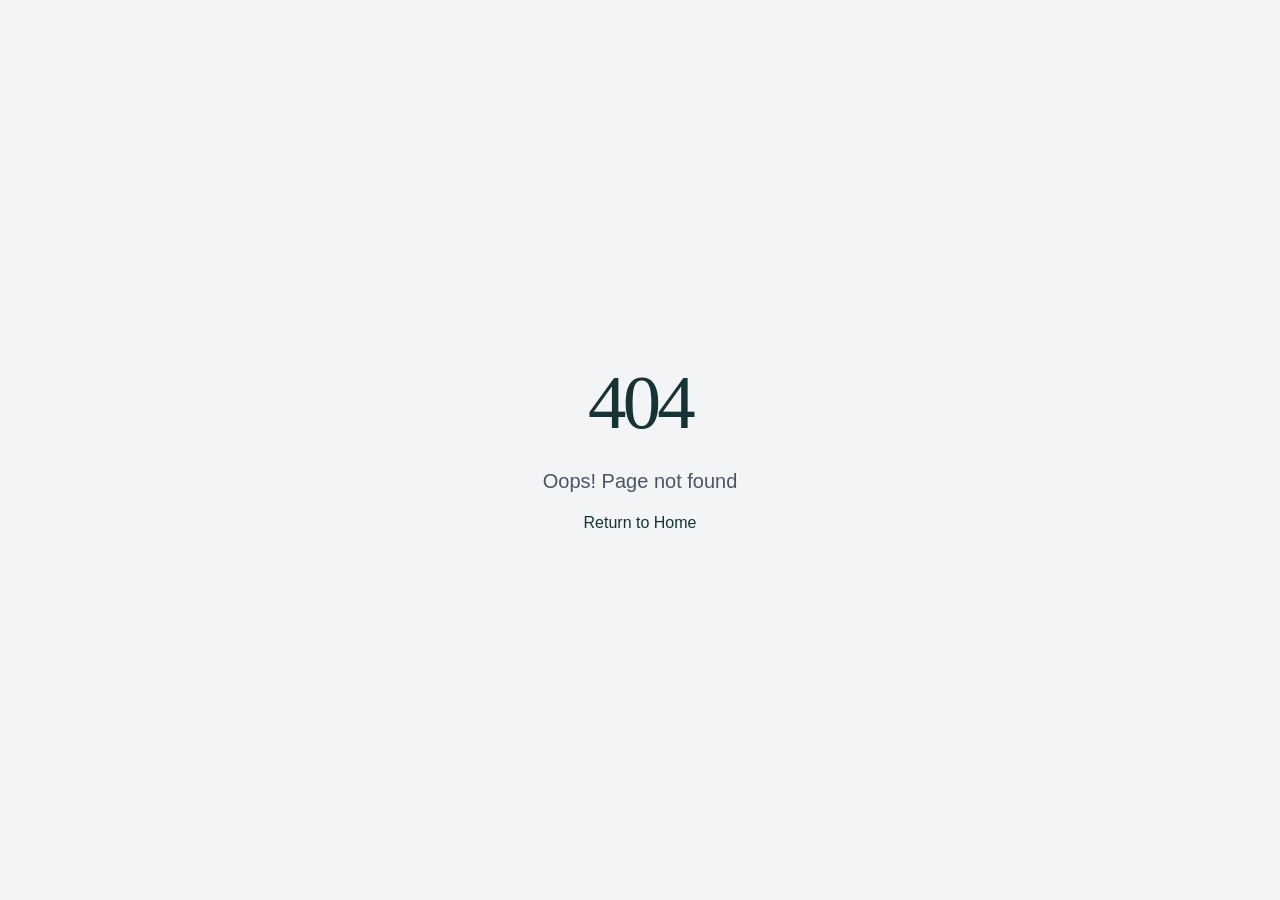
==== index.html @ a7e096d3 "Sitio LevelGas: landing + dashboard con parches de seguridad (acceso por RPC, recuperación por corre" ====
<!DOCTYPE html>
<html lang="es">
  <head>
    <meta charset="UTF-8" />
    <meta name="viewport" content="width=device-width, initial-scale=1.0" />
    <title>LevelGas | Conoce tu gas. Anticípate.</title>
    <meta name="description" content="LevelGas ayuda a conocer el nivel de gas de cilindros 5K, 11K, 15K y 45K para anticiparte antes de que se acabe." />
    <meta name="author" content="LevelGas" />
    <meta property="og:title" content="LevelGas | Conoce tu gas. Anticípate." />
    <meta property="og:description" content="LevelGas ayuda a conocer el nivel de gas de cilindros 5K, 11K, 15K y 45K para anticiparte antes de que se acabe." />
    <meta property="og:type" content="website" />
    <meta name="twitter:card" content="summary" />
    <meta name="twitter:title" content="LevelGas | Conoce tu gas. Anticípate." />
    <meta name="twitter:description" content="LevelGas ayuda a conocer el nivel de gas de cilindros 5K, 11K, 15K y 45K para anticiparte antes de que se acabe." />
    <script id="structured-data-jsonld" type="application/ld+json">
      {"@context":"https://schema.org","@type":"WebSite","name":"LevelGas","description":"LevelGas ayuda a conocer el nivel de gas de cilindros 5K, 11K, 15K y 45K para anticiparte antes de que se acabe.","url":"__SITE_URL__"}
    </script>
  <!-- Runtime config injected by the publish pipeline after backend deploy
         (window.__SKYBASE_APP_CONFIG__.apiBaseUrl). Loaded before the bundle
         so api-base.ts can read it synchronously. -->
    <script src="./app-config.js"></script>
    <script type="module" crossorigin src="/assets/index-MNkajI7U.js"></script>
    <link rel="stylesheet" crossorigin href="/assets/index-DyX2a5-f.css">
  </head>
  <body>
    <div id="root"><link rel="preload" as="image" href="/dashboard/assets/logo-header.png"/><link rel="preload" as="image" href="/images/levelgas-family-dashboard-levelgas_2.png"/><link rel="preload" as="image" href="/images/levelgas-ducha-afliccion_2.png"/><link rel="preload" as="image" href="/images/como-funciona-flujo-levelgas-corregido_2.png"/><section aria-label="Notifications alt+T" tabindex="-1" aria-live="polite" aria-relevant="additions text" aria-atomic="false"></section><main data-lov-id="src/pages/home/Index.tsx:406:6" data-lov-name="main" data-component-path="src/pages/home/Index.tsx" data-component-line="406" data-component-file="Index.tsx" data-component-name="main" data-component-content="%7B%22className%22%3A%22brand-page%22%7D" class="brand-page"><style data-lov-id="src/pages/home/Index.tsx:407:6" data-lov-name="style" data-component-path="src/pages/home/Index.tsx" data-component-line="407" data-component-file="Index.tsx" data-component-name="style" data-component-content="%7B%7D">
  @import url('https://fonts.googleapis.com/css2?family=Manrope:wght@400;500;600;700;800&family=Urbanist:ital,wght@0,600;0,700;0,800;1,700;1,800&display=swap');

  /* @section: typography-urbanist-manrope */
  .brand-page {
    --brand-navy: #182838;
    --brand-teal: #1f9d9d;
    --brand-orange: #f88018;
    --paper: #f2f7f6;
    --white: #ffffff;
    --ink-soft: rgba(24, 40, 56, 0.72);
    --line: rgba(31, 157, 157, 0.24);
    width: 100%;
    max-width: none;
    min-height: 100vh;
    margin: 0;
    overflow-x: clip;
    background: var(--paper);
    color: var(--brand-navy);
    font-family: 'Manrope', 'Avenir Next', 'Segoe UI', Arial, sans-serif;
  }

  .brand-page *, .brand-page *::before, .brand-page *::after { box-sizing: border-box; }

  /* @section: injected-branding-defense */
  #skywork-badge, [id="skywork-badge"] { display: none !important; visibility: hidden !important; opacity: 0 !important; pointer-events: none !important; }

  .brand-page h1, .brand-page h2, .brand-page h3 {
    margin: 0;
    font-family: 'Urbanist', 'Avenir Next', 'Segoe UI', Arial, sans-serif;
    letter-spacing: -0.025em;
    text-wrap: balance;
  }
  .brand-page p { margin: 0; }
  .brand-page img { max-width: 100%; }
  .brand-page a { color: inherit; }
  .brand-page section { scroll-margin-top: 86px; }

  /* @section: site-navigation */
  .brand-page .site-header {
    position: sticky;
    top: 0;
    z-index: 100;
    width: 100%;
    max-width: none;
    margin: 0;
    display: flex;
    align-items: center;
    justify-content: space-between;
    min-height: 80px;
    padding: 10px clamp(20px, 5vw, 76px);
    border-top: 4px solid var(--brand-teal);
    border-bottom: 1px solid rgba(31, 157, 157, 0.18);
    box-shadow: 0 3px 0 rgba(248, 128, 24, 0.14);
    background: rgba(248, 251, 251, 0.96);
    backdrop-filter: blur(14px);
  }
  .brand-page .brand { display: inline-flex; align-items: center; flex: 0 0 auto; }
  .brand-page .brand img { width: 142px; height: auto; display: block; }
  .brand-page .nav-links { display: flex; align-items: center; gap: clamp(18px, 2.4vw, 38px); font-size: 14px; font-weight: 700; }
  .brand-page .nav-links a { position: relative; text-decoration: none; min-height: 44px; display: inline-flex; align-items: center; }
  .brand-page .nav-links a:not(.dashboard-link)::after {
    content: ""; position: absolute; left: 0; right: 100%; bottom: 2px; height: 3px;
    background: linear-gradient(90deg, var(--brand-teal), var(--brand-orange)); transition: right 180ms ease;
  }
  .brand-page .nav-links a:hover::after { right: 0; }
  .brand-page .demo-link { gap: 8px; color: var(--brand-teal); }
  .brand-page .demo-link span { padding: 6px 10px; border: 1px solid rgba(31, 157, 157, 0.42); border-radius: 999px; background: rgba(31, 157, 157, 0.1); color: var(--brand-navy); }
  .brand-page .dashboard-link { gap: 8px; color: var(--brand-navy); }
  .brand-page .dashboard-link span { padding: 6px 10px; border: 1px solid rgba(248, 128, 24, 0.5); border-radius: 999px; color: var(--brand-orange); background: rgba(248, 128, 24, 0.12); }
  .brand-page .menu-button { display: none; width: 46px; height: 46px; border: 0; border-radius: 50%; background: rgba(31, 157, 157, 0.1); cursor: pointer; }
  .brand-page .menu-button i { display: block; width: 20px; height: 3px; margin: 4px auto; background: var(--brand-teal); transition: transform 180ms ease; }
  .brand-page .menu-button i:last-child { background: var(--brand-orange); }

  .brand-page .eyebrow { display: flex; align-items: center; gap: 10px; color: var(--brand-teal); font-size: 13px; font-weight: 800; letter-spacing: 0.08em; text-transform: uppercase; }
  .brand-page .eyebrow::before { content: ""; width: 22px; height: 4px; background: var(--brand-orange); box-shadow: 8px 0 0 var(--brand-teal); flex: 0 0 auto; }
  .brand-page .section-heading { max-width: 760px; }
  .brand-page .section-heading h2 { margin-top: 16px; font-size: clamp(36px, 5.2vw, 72px); line-height: 0.99; }
  .brand-page .section-heading > p:last-child { margin-top: 20px; max-width: 64ch; font-size: clamp(16px, 1.3vw, 19px); line-height: 1.65; color: var(--ink-soft); }
  .brand-page .button { min-height: 48px; display: inline-flex; align-items: center; justify-content: center; gap: 12px; padding: 12px 18px; border-radius: 4px; text-decoration: none; font-size: 14px; font-weight: 800; transition: transform 180ms ease, filter 180ms ease; }
  .brand-page .button:hover { transform: translateY(-2px); }
  .brand-page .button-primary { border: 1px solid var(--brand-teal); border-bottom: 4px solid var(--brand-orange); background: var(--brand-teal); color: var(--brand-navy); box-shadow: 0 12px 24px rgba(31, 157, 157, 0.24); }
  .brand-page .button-light { border: 1px solid rgba(255,255,255,.7); border-bottom: 4px solid var(--brand-orange); background: #fff; color: var(--brand-navy); }

  /* @section: presentation-benefit */
  .brand-page .presentation { padding: 0; background: var(--paper); }
  .brand-page .hero { position: relative; width: 100%; max-width: none; margin: 0; display: grid; grid-template-columns: minmax(0, 1.05fr) minmax(0, 0.95fr); gap: clamp(34px, 6vw, 94px); align-items: center; padding: clamp(70px, 9vw, 126px) clamp(24px, 8vw, 120px); border-bottom: 5px solid transparent; border-image: linear-gradient(90deg, var(--brand-teal) 0 68%, var(--brand-orange) 68% 100%) 1; background: radial-gradient(circle at 78% 42%, rgba(31,157,157,.14), transparent 34%), linear-gradient(180deg,#f2f7f6 0%,rgba(31,157,157,.055) 100%); }
  .brand-page .hero-copy { max-width: 640px; }
  .brand-page .hero h1 { margin-top: 20px; font-size: clamp(48px, 7.4vw, 108px); line-height: 0.88; }
  .brand-page .hero h1 em { color: var(--brand-orange); font-style: italic; }
  .brand-page .hero-lead { margin-top: 28px; max-width: 54ch; color: var(--ink-soft); font-size: clamp(17px, 1.55vw, 21px); line-height: 1.62; }
  .brand-page .hero-actions { display: flex; align-items: center; flex-wrap: wrap; gap: 14px; margin-top: 32px; }
  .brand-page .hero-note { display: flex; align-items: center; gap: 10px; font-size: 13px; font-weight: 700; color: var(--ink-soft); }
  .brand-page .hero-note .dot { width: 8px; height: 8px; border-radius: 50%; background: var(--brand-orange); box-shadow: 0 0 0 5px rgba(248,128,24,.12); }
  .brand-page .hero-product { position: relative; overflow: hidden; border: 2px solid rgba(31,157,157,.5); border-radius: 4px; box-shadow: 14px 16px 0 rgba(248,128,24,.11), 0 22px 38px rgba(24,40,56,.14); }
  .brand-page .hero-product > img { display: block; width: 100%; height: clamp(320px, 38vw, 520px); object-fit: cover; object-position: right center; }
  .brand-page .promise-block { display: grid; grid-template-columns: minmax(0,.78fr) minmax(0,1.22fr); gap: clamp(36px, 6vw, 90px); align-items: center; padding: clamp(70px, 9vw, 126px) clamp(24px, 8vw, 120px); border-bottom: 5px solid var(--brand-orange); background: radial-gradient(circle at 8% 88%,rgba(255,255,255,.12),transparent 25%), radial-gradient(circle at 92% 14%,rgba(248,128,24,.18),transparent 24%), var(--brand-teal); }
  .brand-page .promise-copy .eyebrow { color: var(--brand-navy); }
  .brand-page .promise-copy h2 { margin-top: 18px; font-size: clamp(42px, 6vw, 82px); line-height: .96; }
  .brand-page .promise-copy > p:last-child { margin-top: 22px; max-width: 50ch; font-size: clamp(16px,1.35vw,19px); line-height: 1.65; }
  .brand-page .shower-scene { position: relative; margin: 0; overflow: hidden; border: 1px solid rgba(255,255,255,.5); border-radius: 6px; box-shadow: 14px 16px 0 rgba(248,128,24,.2), 0 22px 42px rgba(24,40,56,.22); }
  .brand-page .shower-scene > img { display: block; width: 100%; aspect-ratio: 4/3; object-fit: cover; transform: scale(1.07); transform-origin: 76% 48%; }
  .brand-page .shower-handwritten { position: absolute; left: 11%; top: 12%; width: 34%; color: #f8fdff; font-family: 'Segoe Print','Bradley Hand','Comic Sans MS',cursive; font-size: clamp(20px,3.4vw,56px); font-weight: 800; letter-spacing: -.045em; line-height: .95; text-align: right; text-shadow: -2px -2px 0 #1f9d9d,2px -2px 0 #1f9d9d,-2px 2px 0 #1f9d9d,2px 2px 0 #1f9d9d,3px 4px 0 rgba(31,157,157,.42); transform: rotate(-7deg); }
  .brand-page .shower-handwritten em { color: var(--brand-orange); font-style: normal; }
  .brand-page .shower-message { position: absolute; left: 3%; right: 3%; bottom: 3.5%; padding: clamp(10px,1.5vw,18px) clamp(12px,2vw,26px); border-left: clamp(5px,.55vw,9px) solid var(--brand-orange); background: linear-gradient(90deg,rgba(31,157,157,.96),rgba(31,157,157,.78)); color: #fff; font-family: Georgia,'Times New Roman',serif; font-size: clamp(17px,2.5vw,40px); font-weight: 700; line-height: 1.08; text-align: center; text-shadow: 0 2px 5px rgba(0,0,0,.42); box-shadow: 0 8px 24px rgba(0,0,0,.2); }
  .brand-page .shower-message strong { color: var(--brand-orange); }

  /* @section: how-it-works */
  .brand-page .how { padding: clamp(78px, 10vw, 148px) clamp(24px, 8vw, 120px); border-bottom: 5px solid var(--brand-orange); background: var(--brand-teal); }
  .brand-page .how .section-heading { padding-left: clamp(18px,2vw,30px); border-left: 6px solid var(--brand-orange); }
  .brand-page .how .section-heading h2 { color: #fff; }
  .brand-page .how .section-heading > p:last-child { color: var(--brand-navy); font-weight: 600; }
  /* @section: operation-layout */
  .brand-page .operation-layout { display: grid; grid-template-columns: minmax(0,1fr) minmax(290px,320px); gap: clamp(20px,2vw,30px); align-items: center; margin-top: 48px; }
  .brand-page .operation-visual { position: relative; min-width: 0; margin: 0; padding: clamp(6px,1vw,10px); overflow: hidden; border: 1px solid rgba(255,255,255,.72); border-radius: 16px; background: rgba(255,255,255,.2); box-shadow: 0 24px 46px rgba(24,40,56,.22); }
  .brand-page .operation-visual::after { content: ""; position: absolute; inset: auto 0 0; height: 6px; background: linear-gradient(90deg,var(--brand-navy) 0 36%,var(--brand-orange) 36% 64%,#fff 64%); }
  .brand-page .operation-visual img { display: block; width: 100%; aspect-ratio: 16/9; object-fit: contain; border-radius: 10px; }
  .brand-page .operation-grid { display: grid; grid-template-columns: 1fr; gap: 16px; min-width: 0; margin: 0; }
  .brand-page .operation-card { position: relative; display: grid; grid-template-columns: 44px minmax(0,1fr); column-gap: 14px; align-content: center; min-width: 0; padding: 18px; border: 1px solid rgba(255,255,255,.82); border-top: 5px solid var(--brand-orange); border-radius: 12px; background: var(--paper); color: var(--brand-navy); box-shadow: 0 16px 32px rgba(24,40,56,.14); }
  .brand-page .operation-card:not(:last-child)::after { content: "↓"; position: absolute; z-index: 3; right: auto; bottom: -15px; left: 50%; transform: translate(-50%,50%); display: grid; place-items: center; width: 30px; height: 30px; border: 2px solid #fff; border-radius: 50%; background: var(--brand-orange); color: var(--brand-navy); font-size: 18px; font-weight: 800; box-shadow: 0 8px 18px rgba(24,40,56,.22); }
  .brand-page .operation-number { display: inline-flex; grid-row: 1 / span 2; align-items: center; justify-content: center; width: 44px; height: 44px; margin: 0; border-radius: 50%; background: var(--brand-teal); color: var(--brand-navy); font-size: 13px; font-weight: 800; }
  .brand-page .operation-card h3 { font-size: clamp(20px,1.55vw,24px); line-height: 1.08; }
  .brand-page .operation-card p { margin-top: 8px; color: var(--ink-soft); font-size: 14px; line-height: 1.5; }

  /* @section: compatibility-benefits */
  .brand-page .benefits { padding: clamp(78px,10vw,148px) clamp(24px,8vw,120px); background: radial-gradient(circle at 92% 10%,rgba(248,128,24,.11),transparent 24%), linear-gradient(135deg,rgba(31,157,157,.15),rgba(31,157,157,.035)); }
  .brand-page .benefits-top { display: grid; grid-template-columns: minmax(0,.78fr) minmax(0,1.22fr); gap: clamp(36px,6vw,92px); align-items: end; }
  .brand-page .compatibility-copy { padding-left: clamp(18px,2vw,28px); border-left: 6px solid var(--brand-orange); }
  .brand-page .compatibility-copy h2 { margin-top: 16px; font-size: clamp(38px,5vw,68px); line-height: 1; }
  .brand-page .compatibility-copy > p:last-of-type { margin-top: 20px; max-width: 55ch; color: var(--ink-soft); line-height: 1.65; }
  .brand-page .size-key { display: flex; align-items: center; gap: 14px; margin-top: 26px; color: var(--brand-orange); font-size: 13px; font-weight: 800; text-transform: uppercase; letter-spacing: .06em; }
  .brand-page .size-key i { width: 90px; height: 3px; background: var(--brand-orange); }
  .brand-page .cylinder-grid { display: flex; align-items: flex-end; justify-content: space-between; gap: clamp(6px,1.5vw,22px); }
  .brand-page .cylinder-card { flex: 1 1 0; min-width: 0; padding: 16px 8px; border: 1px solid var(--line); border-top: 4px solid var(--brand-teal); border-radius: 6px; background: rgba(255,255,255,.62); text-align: center; box-shadow: 0 12px 24px rgba(24,40,56,.06); }
  .brand-page .cylinder-card:nth-child(3) { border-top-color: var(--brand-orange); }
  .brand-page .cylinder-image { width: 100%; height: clamp(130px,16vw,236px); display: flex; align-items: flex-end; justify-content: center; overflow: hidden; }
  .brand-page .cylinder-image img { width: 100%; height: 100%; object-fit: contain; object-position: center bottom; transform-origin: center bottom; }
  .brand-page .cylinder-card strong { display: block; margin-top: 14px; font-family: 'Urbanist',sans-serif; font-size: clamp(22px,2vw,31px); }
  .brand-page .cylinder-card span { display: block; margin-top: 2px; color: var(--ink-soft); font-size: 12px; }
  .brand-page .benefit-layout { display: grid; grid-template-columns: minmax(0,.82fr) minmax(0,1.18fr); column-gap: clamp(38px,6vw,92px); row-gap: clamp(34px,4vw,58px); align-items: start; margin-top: clamp(66px,8vw,116px); padding-top: clamp(58px,7vw,94px); border-top: 1px solid var(--line); }
  /* @section: benefit-media-pairs */
  .brand-page .tablet-scene, .brand-page .product-scene { margin: 0; padding: 8px; overflow: hidden; border-radius: 16px; background: #fff; }
  .brand-page .tablet-scene { border: 1px solid rgba(31,157,157,.28); box-shadow: 14px 14px 0 rgba(248,128,24,.16), 0 24px 44px rgba(24,40,56,.16); }
  .brand-page .product-scene { border: 1px solid rgba(248,128,24,.34); box-shadow: 14px 14px 0 rgba(31,157,157,.14), 0 24px 44px rgba(24,40,56,.14); }
  .brand-page .tablet-scene img, .brand-page .product-scene img { display: block; width: 100%; aspect-ratio: 4/3; object-fit: cover; border-radius: 10px; }
  .brand-page .tablet-scene figcaption, .brand-page .product-scene figcaption { margin: 12px 4px 4px; padding: 11px 14px; background: var(--paper); font-size: 13px; font-weight: 800; line-height: 1.4; }
  .brand-page .tablet-scene figcaption { border-left: 4px solid var(--brand-orange); }
  .brand-page .product-scene figcaption { border-left: 4px solid var(--brand-teal); }
  .brand-page .tablet-note { display: block; margin: 8px 5px 4px; color: var(--ink-soft); font-size: 11px; line-height: 1.4; }
  /* @section: advantages-title-rule */
  .brand-page .advantage-copy h2 { position: relative; width: fit-content; max-width: 100%; padding-bottom: 20px; font-size: clamp(38px,5vw,68px); line-height: 1; }
  .brand-page .advantage-copy h2::after { content: ""; position: absolute; left: 0; bottom: 0; width: min(220px, 42%); height: 3px; border-radius: 999px; background: var(--brand-orange); }
  .brand-page .advantage-copy > p { margin-top: 24px; max-width: 58ch; color: var(--ink-soft); font-size: 17px; line-height: 1.65; }
  .brand-page .advantage-list { display: grid; grid-template-columns: 1fr; list-style: none; padding: 0; margin: 34px 0 0; border-top: 1px solid var(--line); }
  .brand-page .advantage-list--continuation { margin-top: 0; }
  .brand-page .advantage-list li { display: flex; gap: 12px; padding: 18px 16px 18px 0; border-bottom: 1px solid var(--line); font-size: 14px; line-height: 1.5; }
  .brand-page .advantage-list b { flex: 0 0 auto; color: var(--brand-orange); font-size: 12px; }

  /* @section: installation-guide */
  .brand-page .installation { padding: clamp(78px,10vw,148px) clamp(24px,8vw,120px); border-top: 5px solid var(--brand-orange); background: var(--brand-navy); color: #fff; }
  .brand-page .installation .eyebrow { color: #fff; }
  .brand-page .installation .section-heading > p:last-child { color: rgba(255,255,255,.72); }
  .brand-page .install-intro { display: grid; grid-template-columns: minmax(0,.92fr) minmax(0,1.08fr); gap: clamp(34px,5vw,72px); align-items: start; }
  .brand-page .install-summary { padding: 26px; border: 1px solid rgba(255,255,255,.18); border-left: 6px solid var(--brand-orange); border-radius: 8px; background: rgba(255,255,255,.07); }
  .brand-page .install-summary strong { display: block; color: var(--brand-orange); font-family: 'Urbanist',sans-serif; font-size: 25px; }
  .brand-page .install-summary p { margin-top: 10px; color: rgba(255,255,255,.75); line-height: 1.62; }
  .brand-page .install-grid { display: grid; grid-template-columns: repeat(3,minmax(0,1fr)); gap: 14px; margin-top: 48px; }
  .brand-page .install-card { min-width: 0; padding: 24px; border: 1px solid rgba(255,255,255,.16); border-radius: 10px; background: rgba(255,255,255,.055); }
  .brand-page .install-card:nth-child(4n+1) { border-top: 4px solid var(--brand-teal); }
  .brand-page .install-card:nth-child(4n+2) { border-top: 4px solid var(--brand-orange); }
  .brand-page .install-card:nth-child(4n+3) { border-top: 4px solid #fff; }
  .brand-page .install-card:nth-child(4n+4) { border-top: 4px solid var(--brand-teal); }
  .brand-page .install-number { display: inline-flex; align-items: center; justify-content: center; width: 42px; height: 42px; border-radius: 50%; background: var(--brand-teal); color: var(--brand-navy); font-size: 12px; font-weight: 800; }
  .brand-page .install-card h3 { margin-top: 20px; font-size: 22px; line-height: 1.1; }
  .brand-page .install-card p { margin-top: 12px; color: rgba(255,255,255,.72); font-size: 14px; line-height: 1.62; }
  .brand-page .reset-callout { display: grid; grid-template-columns: auto 1fr; gap: 18px; align-items: center; margin-top: 26px; padding: 22px 24px; border: 1px solid rgba(248,128,24,.55); border-radius: 10px; background: rgba(248,128,24,.12); }
  .brand-page .reset-callout b { color: var(--brand-orange); font-family: 'Urbanist',sans-serif; font-size: 32px; }
  .brand-page .reset-callout strong { color: #fff; }
  .brand-page .reset-callout p { margin-top: 4px; color: rgba(255,255,255,.76); line-height: 1.55; }
  .brand-page .support-title { margin-top: clamp(62px,7vw,94px); font-size: clamp(34px,4vw,54px); }
  .brand-page .support-intro { margin-top: 14px; color: rgba(255,255,255,.68); line-height: 1.6; }
  .brand-page .support-grid { display: grid; grid-template-columns: repeat(2,minmax(0,1fr)); gap: 12px; margin-top: 28px; }
  .brand-page .support-grid details { border: 1px solid rgba(255,255,255,.16); border-radius: 8px; background: rgba(255,255,255,.055); }
  .brand-page .support-grid summary { min-height: 58px; display: flex; align-items: center; justify-content: space-between; gap: 18px; padding: 15px 18px; cursor: pointer; list-style: none; font-weight: 800; }
  .brand-page .support-grid summary::-webkit-details-marker { display: none; }
  .brand-page .support-grid summary::after { content: "+"; color: var(--brand-orange); font-size: 24px; }
  .brand-page .support-grid details[open] summary::after { content: "−"; }
  .brand-page .support-grid details p { padding: 0 18px 18px; color: rgba(255,255,255,.7); font-size: 14px; line-height: 1.62; }
  .brand-page .installation-cta { display: grid; grid-template-columns: 1fr auto; gap: 24px; align-items: center; margin-top: 46px; padding: clamp(24px,3vw,38px); border-radius: 12px; background: var(--brand-teal); color: var(--brand-navy); }
  .brand-page .installation-cta h3 { font-size: clamp(28px,3vw,42px); }
  .brand-page .installation-cta p { margin-top: 8px; max-width: 64ch; line-height: 1.55; }

  /* @section: footer */
  .brand-page footer { display: grid; grid-template-columns: 1fr auto auto; gap: 24px; align-items: center; padding: 28px clamp(24px,8vw,120px); border-top: 5px solid var(--brand-orange); background: linear-gradient(90deg,rgba(255,255,255,.09),transparent 34%,rgba(248,128,24,.16)),var(--brand-teal); color: var(--brand-navy); }
  .brand-page .footer-brand { width: fit-content; padding: 7px 10px; border-left: 4px solid var(--brand-orange); border-radius: 4px; background: #fff; }
  .brand-page footer p { font-weight: 800; }
  .brand-page footer span { font-size: 12px; }

  @media (max-width: 1040px) {
    .brand-page .site-header { min-height: 74px; }
    .brand-page .menu-button { display: block; }
    .brand-page .nav-links { position: absolute; top: calc(100% + 1px); left: 14px; right: 14px; display: none; flex-direction: column; align-items: stretch; gap: 0; padding: 12px; border: 1px solid var(--line); border-top: 4px solid var(--brand-orange); border-radius: 6px; background: var(--paper); box-shadow: 0 18px 34px rgba(24,40,56,.16); }
    .brand-page .nav-links.is-open { display: flex; }
    .brand-page .nav-links a { min-height: 52px; padding: 0 10px; }
    .brand-page .nav-links a:not(.dashboard-link)::after { display: none; }
    .brand-page .dashboard-link { justify-content: space-between; }
    .brand-page .operation-layout { grid-template-columns: minmax(0,1fr) minmax(270px,300px); gap: 22px; }
    .brand-page .operation-grid { gap: 16px; }
    .brand-page .install-grid { grid-template-columns: repeat(2,minmax(0,1fr)); }
    .brand-page .hero, .brand-page .promise-block, .brand-page .benefits-top, .brand-page .benefit-layout { gap: 38px; }
  }

  @media (max-width: 820px) {
    .brand-page .hero, .brand-page .promise-block, .brand-page .benefits-top, .brand-page .benefit-layout, .brand-page .install-intro { grid-template-columns: 1fr; }
    .brand-page .hero { padding-top: 62px; }
    .brand-page .hero-copy { max-width: 680px; }
    .brand-page .promise-block { align-items: start; }
    .brand-page .operation-layout { grid-template-columns: 1fr; align-items: stretch; }
    .brand-page .operation-grid { gap: 40px; }
    .brand-page .operation-card { display: block; padding: clamp(22px,4vw,28px); }
    .brand-page .operation-card:not(:last-child)::after { bottom: -36px; }
    .brand-page .operation-number { margin-bottom: 14px; }
    .brand-page .installation-cta { grid-template-columns: 1fr; }
    .brand-page .installation-cta .button { width: 100%; }
    .brand-page footer { grid-template-columns: 1fr; text-align: center; justify-items: center; }
  }

  @media (max-width: 600px) {
    .brand-page section { scroll-margin-top: 76px; }
    .brand-page .site-header { padding-inline: 18px; }
    .brand-page .brand img { width: 126px; }
    .brand-page .hero, .brand-page .promise-block, .brand-page .how, .brand-page .benefits, .brand-page .installation { padding-inline: 20px; }
    .brand-page .hero h1 { font-size: clamp(46px,15vw,70px); }
    .brand-page .hero-product > img { height: 300px; }
    .brand-page .shower-handwritten { left: 7%; top: 9%; width: 38%; font-size: clamp(20px,8vw,36px); }
    .brand-page .shower-message { font-size: clamp(15px,5.5vw,26px); }
    .brand-page .operation-grid, .brand-page .install-grid, .brand-page .support-grid, .brand-page .advantage-list { grid-template-columns: 1fr; }
    .brand-page .operation-card:not(:last-child)::after { content: "↓"; top: auto; right: auto; left: 50%; transform: translate(-50%,50%); }
    .brand-page .cylinder-grid { gap: 5px; }
    .brand-page .cylinder-card { padding: 10px 3px; }
    .brand-page .cylinder-image { height: clamp(112px,34vw,176px); }
    .brand-page .cylinder-card strong { margin-top: 8px; font-size: 21px; }
    .brand-page .cylinder-card span { font-size: 10px; min-height: 28px; }
    .brand-page .reset-callout { grid-template-columns: 1fr; }
    .brand-page .reset-callout b { font-size: 26px; }
  }

  @media (prefers-reduced-motion: reduce) {
    .brand-page *, .brand-page *::before, .brand-page *::after { scroll-behavior: auto !important; transition-duration: .01ms !important; }
  }
</style><header data-lov-id="src/pages/home/Index.tsx:410:6" data-lov-name="header" data-component-path="src/pages/home/Index.tsx" data-component-line="410" data-component-file="Index.tsx" data-component-name="header" data-component-content="%7B%22className%22%3A%22site-header%22%7D" class="site-header"><a data-lov-id="src/pages/home/Index.tsx:411:8" data-lov-name="a" data-component-path="src/pages/home/Index.tsx" data-component-line="411" data-component-file="Index.tsx" data-component-name="a" data-component-content="%7B%22className%22%3A%22brand%22%7D" class="brand" href="#inicio" aria-label="LevelGas, inicio"><img data-lov-id="src/pages/home/Index.tsx:412:10" data-lov-name="img" data-component-path="src/pages/home/Index.tsx" data-component-line="412" data-component-file="Index.tsx" data-component-name="img" data-component-content="%7B%7D" src="/dashboard/assets/logo-header.png" alt="LevelGas"/></a><button data-lov-id="src/pages/home/Index.tsx:414:8" data-lov-name="button" data-component-path="src/pages/home/Index.tsx" data-component-line="414" data-component-file="Index.tsx" data-component-name="button" data-component-content="%7B%22className%22%3A%22menu-button%22%7D" class="menu-button" type="button" aria-expanded="false" aria-controls="main-navigation" aria-label="Abrir menú"><i data-lov-id="src/pages/home/Index.tsx:422:10" data-lov-name="i" data-component-path="src/pages/home/Index.tsx" data-component-line="422" data-component-file="Index.tsx" data-component-name="i" data-component-content="%7B%7D"></i><i data-lov-id="src/pages/home/Index.tsx:422:15" data-lov-name="i" data-component-path="src/pages/home/Index.tsx" data-component-line="422" data-component-file="Index.tsx" data-component-name="i" data-component-content="%7B%7D"></i></button><nav data-lov-id="src/pages/home/Index.tsx:424:8" data-lov-name="nav" data-component-path="src/pages/home/Index.tsx" data-component-line="424" data-component-file="Index.tsx" data-component-name="nav" data-component-content="%7B%7D" id="main-navigation" class="nav-links" aria-label="Navegación principal"><a data-lov-id="src/pages/home/Index.tsx:425:10" data-lov-name="a" data-component-path="src/pages/home/Index.tsx" data-component-line="425" data-component-file="Index.tsx" data-component-name="a" data-component-content="%7B%22text%22%3A%22C%C3%B3mo%20funciona%22%7D" href="#como-funciona">Cómo funciona</a><a data-lov-id="src/pages/home/Index.tsx:426:10" data-lov-name="a" data-component-path="src/pages/home/Index.tsx" data-component-line="426" data-component-file="Index.tsx" data-component-name="a" data-component-content="%7B%22text%22%3A%22Compatibilidad%20y%20beneficios%22%7D" href="#compatibilidad">Compatibilidad y beneficios</a><a data-lov-id="src/pages/home/Index.tsx:427:10" data-lov-name="a" data-component-path="src/pages/home/Index.tsx" data-component-line="427" data-component-file="Index.tsx" data-component-name="a" data-component-content="%7B%22text%22%3A%22C%C3%B3mo%20instalar%20mi%20b%C3%A1scula%22%7D" href="#instalacion">Cómo instalar mi báscula</a><a data-lov-id="src/pages/home/Index.tsx:428:10" data-lov-name="a" data-component-path="src/pages/home/Index.tsx" data-component-line="428" data-component-file="Index.tsx" data-component-name="a" data-component-content="%7B%22text%22%3A%22Dashboard%22%2C%22className%22%3A%22demo-link%22%7D" class="demo-link" href="/dashboard/demo/">Dashboard <span data-lov-id="src/pages/home/Index.tsx:428:89" data-lov-name="span" data-component-path="src/pages/home/Index.tsx" data-component-line="428" data-component-file="Index.tsx" data-component-name="span" data-component-content="%7B%22text%22%3A%22Ver%20demo%22%7D">Ver demo</span></a><a data-lov-id="src/pages/home/Index.tsx:429:10" data-lov-name="a" data-component-path="src/pages/home/Index.tsx" data-component-line="429" data-component-file="Index.tsx" data-component-name="a" data-component-content="%7B%22text%22%3A%22Acceso%20a%20mi%20dashboard%22%2C%22className%22%3A%22dashboard-link%22%7D" class="dashboard-link" href="/dashboard/">Acceso a mi dashboard</a></nav></header><section data-lov-id="src/pages/home/Index.tsx:434:6" data-lov-name="section" data-component-path="src/pages/home/Index.tsx" data-component-line="434" data-component-file="Index.tsx" data-component-name="section" data-component-content="%7B%22className%22%3A%22presentation%22%7D" class="presentation" id="inicio" aria-labelledby="presentation-title"><div data-lov-id="src/pages/home/Index.tsx:435:8" data-lov-name="div" data-component-path="src/pages/home/Index.tsx" data-component-line="435" data-component-file="Index.tsx" data-component-name="div" data-component-content="%7B%22className%22%3A%22hero%22%7D" class="hero"><div data-lov-id="src/pages/home/Index.tsx:436:10" data-lov-name="div" data-component-path="src/pages/home/Index.tsx" data-component-line="436" data-component-file="Index.tsx" data-component-name="div" data-component-content="%7B%22className%22%3A%22hero-copy%22%7D" class="hero-copy"><p data-lov-id="src/pages/home/Index.tsx:437:12" data-lov-name="p" data-component-path="src/pages/home/Index.tsx" data-component-line="437" data-component-file="Index.tsx" data-component-name="p" data-component-content="%7B%22text%22%3A%22Conoce%20tu%20gas%20antes%20de%20que%20se%20acabe%22%2C%22className%22%3A%22eyebrow%22%7D" class="eyebrow">Conoce tu gas antes de que se acabe</p><h1 data-lov-id="src/pages/home/Index.tsx:438:12" data-lov-name="h1" data-component-path="src/pages/home/Index.tsx" data-component-line="438" data-component-file="Index.tsx" data-component-name="h1" data-component-content="%7B%22text%22%3A%22La%20tranquilidad%20de%22%7D" id="presentation-title">La tranquilidad de <em data-lov-id="src/pages/home/Index.tsx:438:59" data-lov-name="em" data-component-path="src/pages/home/Index.tsx" data-component-line="438" data-component-file="Index.tsx" data-component-name="em" data-component-content="%7B%22text%22%3A%22anticiparte.%22%7D">anticiparte.</em></h1><p data-lov-id="src/pages/home/Index.tsx:439:12" data-lov-name="p" data-component-path="src/pages/home/Index.tsx" data-component-line="439" data-component-file="Index.tsx" data-component-name="p" data-component-content="%7B%22text%22%3A%22LevelGas%20te%20ayuda%20a%20entender%20el%20nivel%20de%20tu%20cilindro%20para%20que%20el%20gas%20no%20te%20tome%20por%20sorpresa.%22%2C%22className%22%3A%22hero-lead%22%7D" class="hero-lead">LevelGas te ayuda a entender el nivel de tu cilindro para que el gas no te tome por sorpresa.</p><div data-lov-id="src/pages/home/Index.tsx:440:12" data-lov-name="div" data-component-path="src/pages/home/Index.tsx" data-component-line="440" data-component-file="Index.tsx" data-component-name="div" data-component-content="%7B%22className%22%3A%22hero-actions%22%7D" class="hero-actions"><a data-lov-id="src/pages/home/Index.tsx:441:14" data-lov-name="a" data-component-path="src/pages/home/Index.tsx" data-component-line="441" data-component-file="Index.tsx" data-component-name="a" data-component-content="%7B%22text%22%3A%22Descubre%20c%C3%B3mo%20funciona%22%2C%22className%22%3A%22button%20button-primary%22%7D" class="button button-primary" href="#como-funciona">Descubre cómo funciona <b data-lov-id="src/pages/home/Index.tsx:441:96" data-lov-name="b" data-component-path="src/pages/home/Index.tsx" data-component-line="441" data-component-file="Index.tsx" data-component-name="b" data-component-content="%7B%22text%22%3A%22%E2%86%92%22%7D">→</b></a><div data-lov-id="src/pages/home/Index.tsx:442:14" data-lov-name="div" data-component-path="src/pages/home/Index.tsx" data-component-line="442" data-component-file="Index.tsx" data-component-name="div" data-component-content="%7B%22text%22%3A%22Dise%C3%B1ado%20para%20el%20d%C3%ADa%20a%20d%C3%ADa%20en%20casa%22%2C%22className%22%3A%22hero-note%22%7D" class="hero-note"><span data-lov-id="src/pages/home/Index.tsx:442:41" data-lov-name="span" data-component-path="src/pages/home/Index.tsx" data-component-line="442" data-component-file="Index.tsx" data-component-name="span" data-component-content="%7B%22className%22%3A%22dot%22%7D" class="dot"></span> Diseñado para el día a día en casa</div></div></div><figure data-lov-id="src/pages/home/Index.tsx:445:10" data-lov-name="figure" data-component-path="src/pages/home/Index.tsx" data-component-line="445" data-component-file="Index.tsx" data-component-name="figure" data-component-content="%7B%22className%22%3A%22hero-product%22%7D" class="hero-product"><img data-lov-id="src/pages/home/Index.tsx:446:12" data-lov-name="img" data-component-path="src/pages/home/Index.tsx" data-component-line="446" data-component-file="Index.tsx" data-component-name="img" data-component-content="%7B%7D" src="/images/levelgas-family-dashboard-levelgas_2.png" alt="Mujer consultando el dashboard real de LevelGas en su teléfono"/></figure></div><div data-lov-id="src/pages/home/Index.tsx:450:8" data-lov-name="div" data-component-path="src/pages/home/Index.tsx" data-component-line="450" data-component-file="Index.tsx" data-component-name="div" data-component-content="%7B%22className%22%3A%22promise-block%22%7D" class="promise-block"><div data-lov-id="src/pages/home/Index.tsx:451:10" data-lov-name="div" data-component-path="src/pages/home/Index.tsx" data-component-line="451" data-component-file="Index.tsx" data-component-name="div" data-component-content="%7B%22className%22%3A%22promise-copy%22%7D" class="promise-copy"><p data-lov-id="src/pages/home/Index.tsx:452:12" data-lov-name="p" data-component-path="src/pages/home/Index.tsx" data-component-line="452" data-component-file="Index.tsx" data-component-name="p" data-component-content="%7B%22text%22%3A%22Un%20cambio%20simple%22%2C%22className%22%3A%22eyebrow%22%7D" class="eyebrow">Un cambio simple</p><h2 data-lov-id="src/pages/home/Index.tsx:453:12" data-lov-name="h2" data-component-path="src/pages/home/Index.tsx" data-component-line="453" data-component-file="Index.tsx" data-component-name="h2" data-component-content="%7B%22text%22%3A%22No%20esperes%20a%20que%20la%20llama%20se%20apague.%22%7D">No esperes a que la llama se apague.</h2><p data-lov-id="src/pages/home/Index.tsx:454:12" data-lov-name="p" data-component-path="src/pages/home/Index.tsx" data-component-line="454" data-component-file="Index.tsx" data-component-name="p" data-component-content="%7B%22text%22%3A%22Con%20una%20referencia%20clara%20del%20nivel%20de%20gas%2C%20es%20m%C3%A1s%20f%C3%A1cil%20decidir%20cu%C3%A1ndo%20preparar%20el%20recambio.%20Menos%20incertidumbre%3B%20m%C3%A1s%20control%20para%20tu%20hogar.%22%7D">Con una referencia clara del nivel de gas, es más fácil decidir cuándo preparar el recambio. Menos incertidumbre; más control para tu hogar.</p></div><figure data-lov-id="src/pages/home/Index.tsx:456:10" data-lov-name="figure" data-component-path="src/pages/home/Index.tsx" data-component-line="456" data-component-file="Index.tsx" data-component-name="figure" data-component-content="%7B%22className%22%3A%22shower-scene%22%7D" class="shower-scene"><img data-lov-id="src/pages/home/Index.tsx:457:12" data-lov-name="img" data-component-path="src/pages/home/Index.tsx" data-component-line="457" data-component-file="Index.tsx" data-component-name="img" data-component-content="%7B%7D" src="/images/levelgas-ducha-afliccion_2.png" alt="Persona preocupada al quedarse sin gas durante la ducha"/><figcaption data-lov-id="src/pages/home/Index.tsx:458:12" data-lov-name="figcaption" data-component-path="src/pages/home/Index.tsx" data-component-line="458" data-component-file="Index.tsx" data-component-name="figcaption" data-component-content="%7B%22text%22%3A%22se%20me%20acab%C3%B3%20el%22%2C%22className%22%3A%22shower-handwritten%22%7D" class="shower-handwritten" aria-label="se me acabó el gaaaas">se me acabó el <em data-lov-id="src/pages/home/Index.tsx:458:105" data-lov-name="em" data-component-path="src/pages/home/Index.tsx" data-component-line="458" data-component-file="Index.tsx" data-component-name="em" data-component-content="%7B%22text%22%3A%22gaaaas%22%7D">gaaaas</em></figcaption><div data-lov-id="src/pages/home/Index.tsx:459:12" data-lov-name="div" data-component-path="src/pages/home/Index.tsx" data-component-line="459" data-component-file="Index.tsx" data-component-name="div" data-component-content="%7B%22text%22%3A%22Con%20Nunca%20te%20quedar%C3%A1s%20sin%20Gas%22%2C%22className%22%3A%22shower-message%22%7D" class="shower-message" aria-label="Con LevelGas Nunca te quedarás sin Gas">Con <strong data-lov-id="src/pages/home/Index.tsx:459:100" data-lov-name="strong" data-component-path="src/pages/home/Index.tsx" data-component-line="459" data-component-file="Index.tsx" data-component-name="strong" data-component-content="%7B%22text%22%3A%22LevelGas%22%7D">LevelGas</strong> Nunca te quedarás sin Gas</div></figure></div></section><section data-lov-id="src/pages/home/Index.tsx:465:6" data-lov-name="section" data-component-path="src/pages/home/Index.tsx" data-component-line="465" data-component-file="Index.tsx" data-component-name="section" data-component-content="%7B%22className%22%3A%22how%22%7D" class="how" id="como-funciona" aria-labelledby="how-title"><div data-lov-id="src/pages/home/Index.tsx:466:8" data-lov-name="div" data-component-path="src/pages/home/Index.tsx" data-component-line="466" data-component-file="Index.tsx" data-component-name="div" data-component-content="%7B%22className%22%3A%22section-heading%22%7D" class="section-heading"><p data-lov-id="src/pages/home/Index.tsx:467:10" data-lov-name="p" data-component-path="src/pages/home/Index.tsx" data-component-line="467" data-component-file="Index.tsx" data-component-name="p" data-component-content="%7B%22text%22%3A%22Simple%2C%20autom%C3%A1tico%20y%20conectado%22%2C%22className%22%3A%22eyebrow%22%7D" class="eyebrow">Simple, automático y conectado</p><h2 data-lov-id="src/pages/home/Index.tsx:468:10" data-lov-name="h2" data-component-path="src/pages/home/Index.tsx" data-component-line="468" data-component-file="Index.tsx" data-component-name="h2" data-component-content="%7B%22text%22%3A%22C%C3%B3mo%20funciona%22%7D" id="how-title">Cómo funciona</h2><p data-lov-id="src/pages/home/Index.tsx:469:10" data-lov-name="p" data-component-path="src/pages/home/Index.tsx" data-component-line="469" data-component-file="Index.tsx" data-component-name="p" data-component-content="%7B%22text%22%3A%22LevelGas%20mide%20tu%20cilindro%20y%20env%C3%ADa%20la%20informaci%C3%B3n%20para%20que%20puedas%20consultarla%20f%C3%A1cilmente%20desde%20tu%20tel%C3%A9fono%20o%20computador.%22%7D">LevelGas mide tu cilindro y envía la información para que puedas consultarla fácilmente desde tu teléfono o computador.</p></div><div data-lov-id="src/pages/home/Index.tsx:473:8" data-lov-name="div" data-component-path="src/pages/home/Index.tsx" data-component-line="473" data-component-file="Index.tsx" data-component-name="div" data-component-content="%7B%22className%22%3A%22operation-layout%22%7D" class="operation-layout"><figure data-lov-id="src/pages/home/Index.tsx:475:10" data-lov-name="figure" data-component-path="src/pages/home/Index.tsx" data-component-line="475" data-component-file="Index.tsx" data-component-name="figure" data-component-content="%7B%22className%22%3A%22operation-visual%22%7D" class="operation-visual"><img data-lov-id="src/pages/home/Index.tsx:476:12" data-lov-name="img" data-component-path="src/pages/home/Index.tsx" data-component-line="476" data-component-file="Index.tsx" data-component-name="img" data-component-content="%7B%7D" src="/images/como-funciona-flujo-levelgas-corregido_2.png" alt="Vista cenital de un hogar donde una báscula LevelGas transmite la información del cilindro al router, a internet, a los servidores LevelGas y luego al smartphone y computador de la familia"/></figure><div data-lov-id="src/pages/home/Index.tsx:483:10" data-lov-name="div" data-component-path="src/pages/home/Index.tsx" data-component-line="483" data-component-file="Index.tsx" data-component-name="div" data-component-content="%7B%22className%22%3A%22operation-grid%22%7D" class="operation-grid"><article data-lov-id="src/pages/home/Index.tsx:485:14" data-lov-name="article" data-component-path="src/pages/home/Index.tsx" data-component-line="485" data-component-file="Index.tsx" data-component-name="article" data-component-content="%7B%22className%22%3A%22operation-card%22%7D" class="operation-card"><span data-lov-id="src/pages/home/Index.tsx:486:16" data-lov-name="span" data-component-path="src/pages/home/Index.tsx" data-component-line="486" data-component-file="Index.tsx" data-component-name="span" data-component-content="%7B%22className%22%3A%22operation-number%22%7D" class="operation-number" aria-hidden="true">01</span><h3 data-lov-id="src/pages/home/Index.tsx:487:16" data-lov-name="h3" data-component-path="src/pages/home/Index.tsx" data-component-line="487" data-component-file="Index.tsx" data-component-name="h3" data-component-content="%7B%7D">La báscula emite una señal Wi-Fi</h3><p data-lov-id="src/pages/home/Index.tsx:488:16" data-lov-name="p" data-component-path="src/pages/home/Index.tsx" data-component-line="488" data-component-file="Index.tsx" data-component-name="p" data-component-content="%7B%7D">Al activarse, LevelGas mide el cilindro y envía la información mediante Wi-Fi.</p></article><article data-lov-id="src/pages/home/Index.tsx:485:14" data-lov-name="article" data-component-path="src/pages/home/Index.tsx" data-component-line="485" data-component-file="Index.tsx" data-component-name="article" data-component-content="%7B%22className%22%3A%22operation-card%22%7D" class="operation-card"><span data-lov-id="src/pages/home/Index.tsx:486:16" data-lov-name="span" data-component-path="src/pages/home/Index.tsx" data-component-line="486" data-component-file="Index.tsx" data-component-name="span" data-component-content="%7B%22className%22%3A%22operation-number%22%7D" class="operation-number" aria-hidden="true">02</span><h3 data-lov-id="src/pages/home/Index.tsx:487:16" data-lov-name="h3" data-component-path="src/pages/home/Index.tsx" data-component-line="487" data-component-file="Index.tsx" data-component-name="h3" data-component-content="%7B%7D">El router de tu hogar recibe la señal</h3><p data-lov-id="src/pages/home/Index.tsx:488:16" data-lov-name="p" data-component-path="src/pages/home/Index.tsx" data-component-line="488" data-component-file="Index.tsx" data-component-name="p" data-component-content="%7B%7D">La información es recibida por el router Wi-Fi de tu casa.</p></article><article data-lov-id="src/pages/home/Index.tsx:485:14" data-lov-name="article" data-component-path="src/pages/home/Index.tsx" data-component-line="485" data-component-file="Index.tsx" data-component-name="article" data-component-content="%7B%22className%22%3A%22operation-card%22%7D" class="operation-card"><span data-lov-id="src/pages/home/Index.tsx:486:16" data-lov-name="span" data-component-path="src/pages/home/Index.tsx" data-component-line="486" data-component-file="Index.tsx" data-component-name="span" data-component-content="%7B%22className%22%3A%22operation-number%22%7D" class="operation-number" aria-hidden="true">03</span><h3 data-lov-id="src/pages/home/Index.tsx:487:16" data-lov-name="h3" data-component-path="src/pages/home/Index.tsx" data-component-line="487" data-component-file="Index.tsx" data-component-name="h3" data-component-content="%7B%7D">La información llega a LevelGas</h3><p data-lov-id="src/pages/home/Index.tsx:488:16" data-lov-name="p" data-component-path="src/pages/home/Index.tsx" data-component-line="488" data-component-file="Index.tsx" data-component-name="p" data-component-content="%7B%7D">A través de internet, llega a los servidores de LevelGas y queda disponible en tu smartphone o computador personal.</p></article></div></div></section><section data-lov-id="src/pages/home/Index.tsx:496:6" data-lov-name="section" data-component-path="src/pages/home/Index.tsx" data-component-line="496" data-component-file="Index.tsx" data-component-name="section" data-component-content="%7B%22className%22%3A%22benefits%22%7D" class="benefits" id="compatibilidad" aria-labelledby="compatibility-title"><div data-lov-id="src/pages/home/Index.tsx:497:8" data-lov-name="div" data-component-path="src/pages/home/Index.tsx" data-component-line="497" data-component-file="Index.tsx" data-component-name="div" data-component-content="%7B%22className%22%3A%22benefits-top%22%7D" class="benefits-top"><div data-lov-id="src/pages/home/Index.tsx:498:10" data-lov-name="div" data-component-path="src/pages/home/Index.tsx" data-component-line="498" data-component-file="Index.tsx" data-component-name="div" data-component-content="%7B%22className%22%3A%22compatibility-copy%22%7D" class="compatibility-copy"><p data-lov-id="src/pages/home/Index.tsx:499:12" data-lov-name="p" data-component-path="src/pages/home/Index.tsx" data-component-line="499" data-component-file="Index.tsx" data-component-name="p" data-component-content="%7B%22text%22%3A%22Compatibilidad%22%2C%22className%22%3A%22eyebrow%22%7D" class="eyebrow">Compatibilidad</p><h2 data-lov-id="src/pages/home/Index.tsx:500:12" data-lov-name="h2" data-component-path="src/pages/home/Index.tsx" data-component-line="500" data-component-file="Index.tsx" data-component-name="h2" data-component-content="%7B%22text%22%3A%22Una%20soluci%C3%B3n%20que%20se%20adapta%20a%20tu%20cilindro.%22%7D" id="compatibility-title">Una solución que se adapta a tu cilindro.</h2><p data-lov-id="src/pages/home/Index.tsx:501:12" data-lov-name="p" data-component-path="src/pages/home/Index.tsx" data-component-line="501" data-component-file="Index.tsx" data-component-name="p" data-component-content="%7B%22text%22%3A%22LevelGas%20est%C3%A1%20pensado%20para%20acompa%C3%B1ar%20los%20formatos%20de%20cilindro%20que%20se%20encuentran%20habitualmente%20en%20el%20hogar.%22%7D">LevelGas está pensado para acompañar los formatos de cilindro que se encuentran habitualmente en el hogar.</p><div data-lov-id="src/pages/home/Index.tsx:502:12" data-lov-name="div" data-component-path="src/pages/home/Index.tsx" data-component-line="502" data-component-file="Index.tsx" data-component-name="div" data-component-content="%7B%22className%22%3A%22size-key%22%7D" class="size-key"><span data-lov-id="src/pages/home/Index.tsx:502:38" data-lov-name="span" data-component-path="src/pages/home/Index.tsx" data-component-line="502" data-component-file="Index.tsx" data-component-name="span" data-component-content="%7B%22text%22%3A%224%20formatos%20compatibles%22%7D">4 formatos compatibles</span><i data-lov-id="src/pages/home/Index.tsx:502:73" data-lov-name="i" data-component-path="src/pages/home/Index.tsx" data-component-line="502" data-component-file="Index.tsx" data-component-name="i" data-component-content="%7B%7D"></i></div></div><div data-lov-id="src/pages/home/Index.tsx:504:10" data-lov-name="div" data-component-path="src/pages/home/Index.tsx" data-component-line="504" data-component-file="Index.tsx" data-component-name="div" data-component-content="%7B%22className%22%3A%22cylinder-grid%22%7D" class="cylinder-grid" aria-label="Cilindros compatibles"><article data-lov-id="src/pages/home/Index.tsx:506:14" data-lov-name="article" data-component-path="src/pages/home/Index.tsx" data-component-line="506" data-component-file="Index.tsx" data-component-name="article" data-component-content="%7B%22className%22%3A%22cylinder-card%22%7D" class="cylinder-card"><div data-lov-id="src/pages/home/Index.tsx:507:16" data-lov-name="div" data-component-path="src/pages/home/Index.tsx" data-component-line="507" data-component-file="Index.tsx" data-component-name="div" data-component-content="%7B%22className%22%3A%22cylinder-image%22%7D" class="cylinder-image"><img data-lov-id="src/pages/home/Index.tsx:508:18" data-lov-name="img" data-component-path="src/pages/home/Index.tsx" data-component-line="508" data-component-file="Index.tsx" data-component-name="img" data-component-content="%7B%7D" src="/images/cilindro_5K_transparente.png" alt="Cilindro LevelGas 5K" loading="lazy"/></div><strong data-lov-id="src/pages/home/Index.tsx:510:16" data-lov-name="strong" data-component-path="src/pages/home/Index.tsx" data-component-line="510" data-component-file="Index.tsx" data-component-name="strong" data-component-content="%7B%7D">5K</strong><span data-lov-id="src/pages/home/Index.tsx:511:16" data-lov-name="span" data-component-path="src/pages/home/Index.tsx" data-component-line="511" data-component-file="Index.tsx" data-component-name="span" data-component-content="%7B%7D">Compacto</span></article><article data-lov-id="src/pages/home/Index.tsx:506:14" data-lov-name="article" data-component-path="src/pages/home/Index.tsx" data-component-line="506" data-component-file="Index.tsx" data-component-name="article" data-component-content="%7B%22className%22%3A%22cylinder-card%22%7D" class="cylinder-card"><div data-lov-id="src/pages/home/Index.tsx:507:16" data-lov-name="div" data-component-path="src/pages/home/Index.tsx" data-component-line="507" data-component-file="Index.tsx" data-component-name="div" data-component-content="%7B%22className%22%3A%22cylinder-image%22%7D" class="cylinder-image"><img data-lov-id="src/pages/home/Index.tsx:508:18" data-lov-name="img" data-component-path="src/pages/home/Index.tsx" data-component-line="508" data-component-file="Index.tsx" data-component-name="img" data-component-content="%7B%7D" src="/images/cilindro_11K_transparente.png" alt="Cilindro LevelGas 11K" loading="lazy"/></div><strong data-lov-id="src/pages/home/Index.tsx:510:16" data-lov-name="strong" data-component-path="src/pages/home/Index.tsx" data-component-line="510" data-component-file="Index.tsx" data-component-name="strong" data-component-content="%7B%7D">11K</strong><span data-lov-id="src/pages/home/Index.tsx:511:16" data-lov-name="span" data-component-path="src/pages/home/Index.tsx" data-component-line="511" data-component-file="Index.tsx" data-component-name="span" data-component-content="%7B%7D">Cotidiano</span></article><article data-lov-id="src/pages/home/Index.tsx:506:14" data-lov-name="article" data-component-path="src/pages/home/Index.tsx" data-component-line="506" data-component-file="Index.tsx" data-component-name="article" data-component-content="%7B%22className%22%3A%22cylinder-card%22%7D" class="cylinder-card"><div data-lov-id="src/pages/home/Index.tsx:507:16" data-lov-name="div" data-component-path="src/pages/home/Index.tsx" data-component-line="507" data-component-file="Index.tsx" data-component-name="div" data-component-content="%7B%22className%22%3A%22cylinder-image%22%7D" class="cylinder-image"><img data-lov-id="src/pages/home/Index.tsx:508:18" data-lov-name="img" data-component-path="src/pages/home/Index.tsx" data-component-line="508" data-component-file="Index.tsx" data-component-name="img" data-component-content="%7B%7D" src="/images/cilindro_15K_transparente.png" alt="Cilindro LevelGas 15K" loading="lazy"/></div><strong data-lov-id="src/pages/home/Index.tsx:510:16" data-lov-name="strong" data-component-path="src/pages/home/Index.tsx" data-component-line="510" data-component-file="Index.tsx" data-component-name="strong" data-component-content="%7B%7D">15K</strong><span data-lov-id="src/pages/home/Index.tsx:511:16" data-lov-name="span" data-component-path="src/pages/home/Index.tsx" data-component-line="511" data-component-file="Index.tsx" data-component-name="span" data-component-content="%7B%7D">Familiar</span></article><article data-lov-id="src/pages/home/Index.tsx:506:14" data-lov-name="article" data-component-path="src/pages/home/Index.tsx" data-component-line="506" data-component-file="Index.tsx" data-component-name="article" data-component-content="%7B%22className%22%3A%22cylinder-card%22%7D" class="cylinder-card"><div data-lov-id="src/pages/home/Index.tsx:507:16" data-lov-name="div" data-component-path="src/pages/home/Index.tsx" data-component-line="507" data-component-file="Index.tsx" data-component-name="div" data-component-content="%7B%22className%22%3A%22cylinder-image%22%7D" class="cylinder-image"><img data-lov-id="src/pages/home/Index.tsx:508:18" data-lov-name="img" data-component-path="src/pages/home/Index.tsx" data-component-line="508" data-component-file="Index.tsx" data-component-name="img" data-component-content="%7B%7D" src="/images/cilindro_45K_transparente.png" alt="Cilindro LevelGas 45K" loading="lazy"/></div><strong data-lov-id="src/pages/home/Index.tsx:510:16" data-lov-name="strong" data-component-path="src/pages/home/Index.tsx" data-component-line="510" data-component-file="Index.tsx" data-component-name="strong" data-component-content="%7B%7D">45K</strong><span data-lov-id="src/pages/home/Index.tsx:511:16" data-lov-name="span" data-component-path="src/pages/home/Index.tsx" data-component-line="511" data-component-file="Index.tsx" data-component-name="span" data-component-content="%7B%7D">Mayor capacidad</span></article></div></div><div data-lov-id="src/pages/home/Index.tsx:517:8" data-lov-name="div" data-component-path="src/pages/home/Index.tsx" data-component-line="517" data-component-file="Index.tsx" data-component-name="div" data-component-content="%7B%22className%22%3A%22benefit-layout%22%7D" class="benefit-layout"><figure data-lov-id="src/pages/home/Index.tsx:519:10" data-lov-name="figure" data-component-path="src/pages/home/Index.tsx" data-component-line="519" data-component-file="Index.tsx" data-component-name="figure" data-component-content="%7B%22className%22%3A%22tablet-scene%22%7D" class="tablet-scene"><img data-lov-id="src/pages/home/Index.tsx:520:12" data-lov-name="img" data-component-path="src/pages/home/Index.tsx" data-component-line="520" data-component-file="Index.tsx" data-component-name="img" data-component-content="%7B%7D" src="/images/mujer-tablet-dashboard-levelgas-final_2.png" alt="Mujer consultando el dashboard LevelGas en una tablet mural antes de entrar al baño" loading="lazy"/><figcaption data-lov-id="src/pages/home/Index.tsx:521:12" data-lov-name="figcaption" data-component-path="src/pages/home/Index.tsx" data-component-line="521" data-component-file="Index.tsx" data-component-name="figcaption" data-component-content="%7B%22text%22%3A%22Revisa%20el%20gas%20disponible%20antes%20de%20entrar%20al%20ba%C3%B1o.%22%7D">Revisa el gas disponible antes de entrar al baño.</figcaption><small data-lov-id="src/pages/home/Index.tsx:522:12" data-lov-name="small" data-component-path="src/pages/home/Index.tsx" data-component-line="522" data-component-file="Index.tsx" data-component-name="small" data-component-content="%7B%22text%22%3A%22Equipo%20opcional%3B%20valor%20no%20incluido%20en%20el%20precio%20de%20la%20b%C3%A1scula.%22%2C%22className%22%3A%22tablet-note%22%7D" class="tablet-note">Equipo opcional; valor no incluido en el precio de la báscula.</small></figure><div data-lov-id="src/pages/home/Index.tsx:524:10" data-lov-name="div" data-component-path="src/pages/home/Index.tsx" data-component-line="524" data-component-file="Index.tsx" data-component-name="div" data-component-content="%7B%22className%22%3A%22advantage-copy%22%7D" class="advantage-copy"><h2 data-lov-id="src/pages/home/Index.tsx:525:12" data-lov-name="h2" data-component-path="src/pages/home/Index.tsx" data-component-line="525" data-component-file="Index.tsx" data-component-name="h2" data-component-content="%7B%22text%22%3A%22%C2%BFPor%20qu%C3%A9%20elegir%20LevelGas%3F%22%7D">¿Por qué elegir LevelGas?</h2><p data-lov-id="src/pages/home/Index.tsx:526:12" data-lov-name="p" data-component-path="src/pages/home/Index.tsx" data-component-line="526" data-component-file="Index.tsx" data-component-name="p" data-component-content="%7B%22text%22%3A%22Informaci%C3%B3n%20clara%20para%20tomar%20mejores%20decisiones%2C%20desde%20el%20primer%20d%C3%ADa%20hasta%20tu%20pr%C3%B3ximo%20recambio.%22%7D">Información clara para tomar mejores decisiones, desde el primer día hasta tu próximo recambio.</p><ol data-lov-id="src/pages/home/Index.tsx:527:12" data-lov-name="ol" data-component-path="src/pages/home/Index.tsx" data-component-line="527" data-component-file="Index.tsx" data-component-name="ol" data-component-content="%7B%22className%22%3A%22advantage-list%22%7D" class="advantage-list"><li data-lov-id="src/pages/home/Index.tsx:529:16" data-lov-name="li" data-component-path="src/pages/home/Index.tsx" data-component-line="529" data-component-file="Index.tsx" data-component-name="li" data-component-content="%7B%7D"><b data-lov-id="src/pages/home/Index.tsx:529:36" data-lov-name="b" data-component-path="src/pages/home/Index.tsx" data-component-line="529" data-component-file="Index.tsx" data-component-name="b" data-component-content="%7B%7D">01</b><span data-lov-id="src/pages/home/Index.tsx:529:79" data-lov-name="span" data-component-path="src/pages/home/Index.tsx" data-component-line="529" data-component-file="Index.tsx" data-component-name="span" data-component-content="%7B%7D">Conoce el peso de tu cilindro apenas llega a tu casa.</span></li><li data-lov-id="src/pages/home/Index.tsx:529:16" data-lov-name="li" data-component-path="src/pages/home/Index.tsx" data-component-line="529" data-component-file="Index.tsx" data-component-name="li" data-component-content="%7B%7D"><b data-lov-id="src/pages/home/Index.tsx:529:36" data-lov-name="b" data-component-path="src/pages/home/Index.tsx" data-component-line="529" data-component-file="Index.tsx" data-component-name="b" data-component-content="%7B%7D">02</b><span data-lov-id="src/pages/home/Index.tsx:529:79" data-lov-name="span" data-component-path="src/pages/home/Index.tsx" data-component-line="529" data-component-file="Index.tsx" data-component-name="span" data-component-content="%7B%7D">Visualiza el nivel neto de gas mediante gráficos simples y claros.</span></li><li data-lov-id="src/pages/home/Index.tsx:529:16" data-lov-name="li" data-component-path="src/pages/home/Index.tsx" data-component-line="529" data-component-file="Index.tsx" data-component-name="li" data-component-content="%7B%7D"><b data-lov-id="src/pages/home/Index.tsx:529:36" data-lov-name="b" data-component-path="src/pages/home/Index.tsx" data-component-line="529" data-component-file="Index.tsx" data-component-name="b" data-component-content="%7B%7D">03</b><span data-lov-id="src/pages/home/Index.tsx:529:79" data-lov-name="span" data-component-path="src/pages/home/Index.tsx" data-component-line="529" data-component-file="Index.tsx" data-component-name="span" data-component-content="%7B%7D">Revisa el consumo del día anterior y la tendencia de uso.</span></li><li data-lov-id="src/pages/home/Index.tsx:529:16" data-lov-name="li" data-component-path="src/pages/home/Index.tsx" data-component-line="529" data-component-file="Index.tsx" data-component-name="li" data-component-content="%7B%7D"><b data-lov-id="src/pages/home/Index.tsx:529:36" data-lov-name="b" data-component-path="src/pages/home/Index.tsx" data-component-line="529" data-component-file="Index.tsx" data-component-name="b" data-component-content="%7B%7D">04</b><span data-lov-id="src/pages/home/Index.tsx:529:79" data-lov-name="span" data-component-path="src/pages/home/Index.tsx" data-component-line="529" data-component-file="Index.tsx" data-component-name="span" data-component-content="%7B%7D">Consulta una proyección de los días restantes.</span></li><li data-lov-id="src/pages/home/Index.tsx:529:16" data-lov-name="li" data-component-path="src/pages/home/Index.tsx" data-component-line="529" data-component-file="Index.tsx" data-component-name="li" data-component-content="%7B%7D"><b data-lov-id="src/pages/home/Index.tsx:529:36" data-lov-name="b" data-component-path="src/pages/home/Index.tsx" data-component-line="529" data-component-file="Index.tsx" data-component-name="b" data-component-content="%7B%7D">05</b><span data-lov-id="src/pages/home/Index.tsx:529:79" data-lov-name="span" data-component-path="src/pages/home/Index.tsx" data-component-line="529" data-component-file="Index.tsx" data-component-name="span" data-component-content="%7B%7D">Mantén visible el nivel de batería del equipo.</span></li></ol></div><figure data-lov-id="src/pages/home/Index.tsx:533:10" data-lov-name="figure" data-component-path="src/pages/home/Index.tsx" data-component-line="533" data-component-file="Index.tsx" data-component-name="figure" data-component-content="%7B%22className%22%3A%22product-scene%22%7D" class="product-scene"><img data-lov-id="src/pages/home/Index.tsx:534:12" data-lov-name="img" data-component-path="src/pages/home/Index.tsx" data-component-line="534" data-component-file="Index.tsx" data-component-name="img" data-component-content="%7B%7D" src="/images/como-funciona-paso-1-levelgas_2.png" alt="Mujer mostrando una báscula LevelGas instalada en el piso, con un cilindro doméstico de 15 kilos centrado sobre la plataforma" loading="lazy"/><figcaption data-lov-id="src/pages/home/Index.tsx:535:12" data-lov-name="figcaption" data-component-path="src/pages/home/Index.tsx" data-component-line="535" data-component-file="Index.tsx" data-component-name="figcaption" data-component-content="%7B%22text%22%3A%22Instala%20la%20b%C3%A1scula%20en%20una%20superficie%20firme%20y%20centra%20el%20cilindro%20sobre%20la%20plataforma.%22%7D">Instala la báscula en una superficie firme y centra el cilindro sobre la plataforma.</figcaption></figure><div data-lov-id="src/pages/home/Index.tsx:537:10" data-lov-name="div" data-component-path="src/pages/home/Index.tsx" data-component-line="537" data-component-file="Index.tsx" data-component-name="div" data-component-content="%7B%22className%22%3A%22advantage-copy%20advantage-copy--continuation%22%7D" class="advantage-copy advantage-copy--continuation"><ol data-lov-id="src/pages/home/Index.tsx:538:12" data-lov-name="ol" data-component-path="src/pages/home/Index.tsx" data-component-line="538" data-component-file="Index.tsx" data-component-name="ol" data-component-content="%7B%22className%22%3A%22advantage-list%20advantage-list--continuation%22%7D" class="advantage-list advantage-list--continuation" start="6"><li data-lov-id="src/pages/home/Index.tsx:540:16" data-lov-name="li" data-component-path="src/pages/home/Index.tsx" data-component-line="540" data-component-file="Index.tsx" data-component-name="li" data-component-content="%7B%7D"><b data-lov-id="src/pages/home/Index.tsx:540:36" data-lov-name="b" data-component-path="src/pages/home/Index.tsx" data-component-line="540" data-component-file="Index.tsx" data-component-name="b" data-component-content="%7B%7D">06</b><span data-lov-id="src/pages/home/Index.tsx:540:79" data-lov-name="span" data-component-path="src/pages/home/Index.tsx" data-component-line="540" data-component-file="Index.tsx" data-component-name="span" data-component-content="%7B%7D">Accede al registro de las tres últimas mediciones.</span></li><li data-lov-id="src/pages/home/Index.tsx:540:16" data-lov-name="li" data-component-path="src/pages/home/Index.tsx" data-component-line="540" data-component-file="Index.tsx" data-component-name="li" data-component-content="%7B%7D"><b data-lov-id="src/pages/home/Index.tsx:540:36" data-lov-name="b" data-component-path="src/pages/home/Index.tsx" data-component-line="540" data-component-file="Index.tsx" data-component-name="b" data-component-content="%7B%7D">07</b><span data-lov-id="src/pages/home/Index.tsx:540:79" data-lov-name="span" data-component-path="src/pages/home/Index.tsx" data-component-line="540" data-component-file="Index.tsx" data-component-name="span" data-component-content="%7B%7D">Solicita reposición a tu distribuidor favorito con un clic.</span></li><li data-lov-id="src/pages/home/Index.tsx:540:16" data-lov-name="li" data-component-path="src/pages/home/Index.tsx" data-component-line="540" data-component-file="Index.tsx" data-component-name="li" data-component-content="%7B%7D"><b data-lov-id="src/pages/home/Index.tsx:540:36" data-lov-name="b" data-component-path="src/pages/home/Index.tsx" data-component-line="540" data-component-file="Index.tsx" data-component-name="b" data-component-content="%7B%7D">08</b><span data-lov-id="src/pages/home/Index.tsx:540:79" data-lov-name="span" data-component-path="src/pages/home/Index.tsx" data-component-line="540" data-component-file="Index.tsx" data-component-name="span" data-component-content="%7B%7D">Configura distintos tipos de peso y consulta estadísticas de los cilindros utilizados.</span></li><li data-lov-id="src/pages/home/Index.tsx:540:16" data-lov-name="li" data-component-path="src/pages/home/Index.tsx" data-component-line="540" data-component-file="Index.tsx" data-component-name="li" data-component-content="%7B%7D"><b data-lov-id="src/pages/home/Index.tsx:540:36" data-lov-name="b" data-component-path="src/pages/home/Index.tsx" data-component-line="540" data-component-file="Index.tsx" data-component-name="b" data-component-content="%7B%7D">09</b><span data-lov-id="src/pages/home/Index.tsx:540:79" data-lov-name="span" data-component-path="src/pages/home/Index.tsx" data-component-line="540" data-component-file="Index.tsx" data-component-name="span" data-component-content="%7B%7D">Disfruta de la experiencia principal sin pagos mensuales.</span></li><li data-lov-id="src/pages/home/Index.tsx:540:16" data-lov-name="li" data-component-path="src/pages/home/Index.tsx" data-component-line="540" data-component-file="Index.tsx" data-component-name="li" data-component-content="%7B%7D"><b data-lov-id="src/pages/home/Index.tsx:540:36" data-lov-name="b" data-component-path="src/pages/home/Index.tsx" data-component-line="540" data-component-file="Index.tsx" data-component-name="b" data-component-content="%7B%7D">10</b><span data-lov-id="src/pages/home/Index.tsx:540:79" data-lov-name="span" data-component-path="src/pages/home/Index.tsx" data-component-line="540" data-component-file="Index.tsx" data-component-name="span" data-component-content="%7B%7D">Accede a planes con alertas por e-mail y SMS, estadísticas en Excel y CSV, y reportes PDF según el plan.</span></li></ol></div></div></section><section data-lov-id="src/pages/home/Index.tsx:548:6" data-lov-name="section" data-component-path="src/pages/home/Index.tsx" data-component-line="548" data-component-file="Index.tsx" data-component-name="section" data-component-content="%7B%22className%22%3A%22installation%22%7D" class="installation" id="instalacion" aria-labelledby="installation-title"><div data-lov-id="src/pages/home/Index.tsx:549:8" data-lov-name="div" data-component-path="src/pages/home/Index.tsx" data-component-line="549" data-component-file="Index.tsx" data-component-name="div" data-component-content="%7B%22className%22%3A%22install-intro%22%7D" class="install-intro"><div data-lov-id="src/pages/home/Index.tsx:550:10" data-lov-name="div" data-component-path="src/pages/home/Index.tsx" data-component-line="550" data-component-file="Index.tsx" data-component-name="div" data-component-content="%7B%22className%22%3A%22section-heading%22%7D" class="section-heading"><p data-lov-id="src/pages/home/Index.tsx:551:12" data-lov-name="p" data-component-path="src/pages/home/Index.tsx" data-component-line="551" data-component-file="Index.tsx" data-component-name="p" data-component-content="%7B%22text%22%3A%22C%C3%B3mo%20instalar%20mi%20b%C3%A1scula%22%2C%22className%22%3A%22eyebrow%22%7D" class="eyebrow">Cómo instalar mi báscula</p><h2 data-lov-id="src/pages/home/Index.tsx:552:12" data-lov-name="h2" data-component-path="src/pages/home/Index.tsx" data-component-line="552" data-component-file="Index.tsx" data-component-name="h2" data-component-content="%7B%22text%22%3A%22Activa%20LevelGas%20desde%20cero.%22%7D" id="installation-title">Activa LevelGas desde cero.</h2><p data-lov-id="src/pages/home/Index.tsx:553:12" data-lov-name="p" data-component-path="src/pages/home/Index.tsx" data-component-line="553" data-component-file="Index.tsx" data-component-name="p" data-component-content="%7B%22text%22%3A%22Sigue%20la%20gu%C3%ADa%20en%20orden.%20Est%C3%A1%20pensada%20para%20que%20una%20persona%20sin%20conocimientos%20t%C3%A9cnicos%20pueda%20instalar%2C%20conectar%20y%20comprobar%20su%20equipo.%22%7D">Sigue la guía en orden. Está pensada para que una persona sin conocimientos técnicos pueda instalar, conectar y comprobar su equipo.</p></div><aside data-lov-id="src/pages/home/Index.tsx:555:10" data-lov-name="aside" data-component-path="src/pages/home/Index.tsx" data-component-line="555" data-component-file="Index.tsx" data-component-name="aside" data-component-content="%7B%22className%22%3A%22install-summary%22%7D" class="install-summary" aria-label="Resumen de instalación"><strong data-lov-id="src/pages/home/Index.tsx:556:12" data-lov-name="strong" data-component-path="src/pages/home/Index.tsx" data-component-line="556" data-component-file="Index.tsx" data-component-name="strong" data-component-content="%7B%22text%22%3A%22Antes%20de%20comenzar%22%7D">Antes de comenzar</strong><p data-lov-id="src/pages/home/Index.tsx:557:12" data-lov-name="p" data-component-path="src/pages/home/Index.tsx" data-component-line="557" data-component-file="Index.tsx" data-component-name="p" data-component-content="%7B%22text%22%3A%22Necesitar%C3%A1s%20acceso%20a%20la%20red%20Wi-Fi%20de%20tu%20hogar%2C%20su%20contrase%C3%B1a%2C%20un%20tel%C3%A9fono%20o%20computador%20y%20la%20tara%20indicada%20en%20el%20cilindro%20vac%C3%ADo.%22%7D">Necesitarás acceso a la red Wi-Fi de tu hogar, su contraseña, un teléfono o computador y la tara indicada en el cilindro vacío.</p></aside></div><div data-lov-id="src/pages/home/Index.tsx:561:8" data-lov-name="div" data-component-path="src/pages/home/Index.tsx" data-component-line="561" data-component-file="Index.tsx" data-component-name="div" data-component-content="%7B%22className%22%3A%22install-grid%22%7D" class="install-grid"><article data-lov-id="src/pages/home/Index.tsx:563:12" data-lov-name="article" data-component-path="src/pages/home/Index.tsx" data-component-line="563" data-component-file="Index.tsx" data-component-name="article" data-component-content="%7B%22className%22%3A%22install-card%22%7D" class="install-card"><span data-lov-id="src/pages/home/Index.tsx:564:14" data-lov-name="span" data-component-path="src/pages/home/Index.tsx" data-component-line="564" data-component-file="Index.tsx" data-component-name="span" data-component-content="%7B%22className%22%3A%22install-number%22%7D" class="install-number">01</span><h3 data-lov-id="src/pages/home/Index.tsx:565:14" data-lov-name="h3" data-component-path="src/pages/home/Index.tsx" data-component-line="565" data-component-file="Index.tsx" data-component-name="h3" data-component-content="%7B%7D">Prepara lo necesario</h3><p data-lov-id="src/pages/home/Index.tsx:566:14" data-lov-name="p" data-component-path="src/pages/home/Index.tsx" data-component-line="566" data-component-file="Index.tsx" data-component-name="p" data-component-content="%7B%7D">Ten a mano la báscula LevelGas, el cilindro, un teléfono o computador con Wi-Fi, el nombre y la clave de la red de tu hogar, y acceso a www.levelgas.cl.</p></article><article data-lov-id="src/pages/home/Index.tsx:563:12" data-lov-name="article" data-component-path="src/pages/home/Index.tsx" data-component-line="563" data-component-file="Index.tsx" data-component-name="article" data-component-content="%7B%22className%22%3A%22install-card%22%7D" class="install-card"><span data-lov-id="src/pages/home/Index.tsx:564:14" data-lov-name="span" data-component-path="src/pages/home/Index.tsx" data-component-line="564" data-component-file="Index.tsx" data-component-name="span" data-component-content="%7B%22className%22%3A%22install-number%22%7D" class="install-number">02</span><h3 data-lov-id="src/pages/home/Index.tsx:565:14" data-lov-name="h3" data-component-path="src/pages/home/Index.tsx" data-component-line="565" data-component-file="Index.tsx" data-component-name="h3" data-component-content="%7B%7D">Elige una ubicación segura</h3><p data-lov-id="src/pages/home/Index.tsx:566:14" data-lov-name="p" data-component-path="src/pages/home/Index.tsx" data-component-line="566" data-component-file="Index.tsx" data-component-name="p" data-component-content="%7B%7D">Instala la báscula en un lugar ventilado, protegido de lluvia, salpicaduras y agua directa. La superficie debe ser firme, plana y estable.</p></article><article data-lov-id="src/pages/home/Index.tsx:563:12" data-lov-name="article" data-component-path="src/pages/home/Index.tsx" data-component-line="563" data-component-file="Index.tsx" data-component-name="article" data-component-content="%7B%22className%22%3A%22install-card%22%7D" class="install-card"><span data-lov-id="src/pages/home/Index.tsx:564:14" data-lov-name="span" data-component-path="src/pages/home/Index.tsx" data-component-line="564" data-component-file="Index.tsx" data-component-name="span" data-component-content="%7B%22className%22%3A%22install-number%22%7D" class="install-number">03</span><h3 data-lov-id="src/pages/home/Index.tsx:565:14" data-lov-name="h3" data-component-path="src/pages/home/Index.tsx" data-component-line="565" data-component-file="Index.tsx" data-component-name="h3" data-component-content="%7B%7D">Coloca el cilindro</h3><p data-lov-id="src/pages/home/Index.tsx:566:14" data-lov-name="p" data-component-path="src/pages/home/Index.tsx" data-component-line="566" data-component-file="Index.tsx" data-component-name="p" data-component-content="%7B%7D">Apoya LevelGas directamente sobre el piso y centra el cilindro sobre toda su superficie. Verifica que no toque paredes, tuberías u otros objetos que puedan alterar el peso.</p></article><article data-lov-id="src/pages/home/Index.tsx:563:12" data-lov-name="article" data-component-path="src/pages/home/Index.tsx" data-component-line="563" data-component-file="Index.tsx" data-component-name="article" data-component-content="%7B%22className%22%3A%22install-card%22%7D" class="install-card"><span data-lov-id="src/pages/home/Index.tsx:564:14" data-lov-name="span" data-component-path="src/pages/home/Index.tsx" data-component-line="564" data-component-file="Index.tsx" data-component-name="span" data-component-content="%7B%22className%22%3A%22install-number%22%7D" class="install-number">04</span><h3 data-lov-id="src/pages/home/Index.tsx:565:14" data-lov-name="h3" data-component-path="src/pages/home/Index.tsx" data-component-line="565" data-component-file="Index.tsx" data-component-name="h3" data-component-content="%7B%7D">Enciende la báscula</h3><p data-lov-id="src/pages/home/Index.tsx:566:14" data-lov-name="p" data-component-path="src/pages/home/Index.tsx" data-component-line="566" data-component-file="Index.tsx" data-component-name="p" data-component-content="%7B%7D">Enciende el equipo y espera unos segundos. Mantén el teléfono cerca durante la configuración inicial.</p></article><article data-lov-id="src/pages/home/Index.tsx:563:12" data-lov-name="article" data-component-path="src/pages/home/Index.tsx" data-component-line="563" data-component-file="Index.tsx" data-component-name="article" data-component-content="%7B%22className%22%3A%22install-card%22%7D" class="install-card"><span data-lov-id="src/pages/home/Index.tsx:564:14" data-lov-name="span" data-component-path="src/pages/home/Index.tsx" data-component-line="564" data-component-file="Index.tsx" data-component-name="span" data-component-content="%7B%22className%22%3A%22install-number%22%7D" class="install-number">05</span><h3 data-lov-id="src/pages/home/Index.tsx:565:14" data-lov-name="h3" data-component-path="src/pages/home/Index.tsx" data-component-line="565" data-component-file="Index.tsx" data-component-name="h3" data-component-content="%7B%7D">Conéctate a la red “LevelGas”</h3><p data-lov-id="src/pages/home/Index.tsx:566:14" data-lov-name="p" data-component-path="src/pages/home/Index.tsx" data-component-line="566" data-component-file="Index.tsx" data-component-name="p" data-component-content="%7B%7D">Abre los ajustes Wi-Fi de tu teléfono o computador y selecciona la red llamada “LevelGas”. Si aparece un aviso de red sin Internet, permanece conectado: es normal durante esta etapa.</p></article><article data-lov-id="src/pages/home/Index.tsx:563:12" data-lov-name="article" data-component-path="src/pages/home/Index.tsx" data-component-line="563" data-component-file="Index.tsx" data-component-name="article" data-component-content="%7B%22className%22%3A%22install-card%22%7D" class="install-card"><span data-lov-id="src/pages/home/Index.tsx:564:14" data-lov-name="span" data-component-path="src/pages/home/Index.tsx" data-component-line="564" data-component-file="Index.tsx" data-component-name="span" data-component-content="%7B%22className%22%3A%22install-number%22%7D" class="install-number">06</span><h3 data-lov-id="src/pages/home/Index.tsx:565:14" data-lov-name="h3" data-component-path="src/pages/home/Index.tsx" data-component-line="565" data-component-file="Index.tsx" data-component-name="h3" data-component-content="%7B%7D">Configura el Wi-Fi del hogar</h3><p data-lov-id="src/pages/home/Index.tsx:566:14" data-lov-name="p" data-component-path="src/pages/home/Index.tsx" data-component-line="566" data-component-file="Index.tsx" data-component-name="p" data-component-content="%7B%7D">En el portal cautivo, selecciona la red Wi-Fi de tu hogar, escribe su clave y confirma. Espera mientras la báscula guarda la configuración y se conecta.</p></article><article data-lov-id="src/pages/home/Index.tsx:563:12" data-lov-name="article" data-component-path="src/pages/home/Index.tsx" data-component-line="563" data-component-file="Index.tsx" data-component-name="article" data-component-content="%7B%22className%22%3A%22install-card%22%7D" class="install-card"><span data-lov-id="src/pages/home/Index.tsx:564:14" data-lov-name="span" data-component-path="src/pages/home/Index.tsx" data-component-line="564" data-component-file="Index.tsx" data-component-name="span" data-component-content="%7B%22className%22%3A%22install-number%22%7D" class="install-number">07</span><h3 data-lov-id="src/pages/home/Index.tsx:565:14" data-lov-name="h3" data-component-path="src/pages/home/Index.tsx" data-component-line="565" data-component-file="Index.tsx" data-component-name="h3" data-component-content="%7B%7D">Ubica la MAC en el adhesivo</h3><p data-lov-id="src/pages/home/Index.tsx:566:14" data-lov-name="p" data-component-path="src/pages/home/Index.tsx" data-component-line="566" data-component-file="Index.tsx" data-component-name="p" data-component-content="%7B%7D">Busca la MAC impresa en el adhesivo adjunto a tu báscula. Es un identificador único con un formato similar a 02:00:00:00:00:01. Tenla a mano para ingresar al dashboard.</p></article><article data-lov-id="src/pages/home/Index.tsx:563:12" data-lov-name="article" data-component-path="src/pages/home/Index.tsx" data-component-line="563" data-component-file="Index.tsx" data-component-name="article" data-component-content="%7B%22className%22%3A%22install-card%22%7D" class="install-card"><span data-lov-id="src/pages/home/Index.tsx:564:14" data-lov-name="span" data-component-path="src/pages/home/Index.tsx" data-component-line="564" data-component-file="Index.tsx" data-component-name="span" data-component-content="%7B%22className%22%3A%22install-number%22%7D" class="install-number">08</span><h3 data-lov-id="src/pages/home/Index.tsx:565:14" data-lov-name="h3" data-component-path="src/pages/home/Index.tsx" data-component-line="565" data-component-file="Index.tsx" data-component-name="h3" data-component-content="%7B%7D">Acceso a mi dashboard</h3><p data-lov-id="src/pages/home/Index.tsx:566:14" data-lov-name="p" data-component-path="src/pages/home/Index.tsx" data-component-line="566" data-component-file="Index.tsx" data-component-name="p" data-component-content="%7B%7D">Ve a www.levelgas.cl y selecciona “Acceso a mi dashboard”. Importante: al ingresar por primera vez, aparecerá un nuevo modal que te pedirá la MAC y la clave de acceso. La MAC está impresa en el adhesivo adjunto a cada báscula. La clave predeterminada es “admin”; por seguridad, reemplázala por una clave privada.</p></article><article data-lov-id="src/pages/home/Index.tsx:563:12" data-lov-name="article" data-component-path="src/pages/home/Index.tsx" data-component-line="563" data-component-file="Index.tsx" data-component-name="article" data-component-content="%7B%22className%22%3A%22install-card%22%7D" class="install-card"><span data-lov-id="src/pages/home/Index.tsx:564:14" data-lov-name="span" data-component-path="src/pages/home/Index.tsx" data-component-line="564" data-component-file="Index.tsx" data-component-name="span" data-component-content="%7B%22className%22%3A%22install-number%22%7D" class="install-number">09</span><h3 data-lov-id="src/pages/home/Index.tsx:565:14" data-lov-name="h3" data-component-path="src/pages/home/Index.tsx" data-component-line="565" data-component-file="Index.tsx" data-component-name="h3" data-component-content="%7B%7D">Configura tu cilindro</h3><p data-lov-id="src/pages/home/Index.tsx:566:14" data-lov-name="p" data-component-path="src/pages/home/Index.tsx" data-component-line="566" data-component-file="Index.tsx" data-component-name="p" data-component-content="%7B%7D">En el dashboard, abre Configuración del cilindro, selecciona 5K, 11K, 15K o 45K e ingresa la tara: el peso del cilindro vacío grabado en su costado o base.</p></article><article data-lov-id="src/pages/home/Index.tsx:563:12" data-lov-name="article" data-component-path="src/pages/home/Index.tsx" data-component-line="563" data-component-file="Index.tsx" data-component-name="article" data-component-content="%7B%22className%22%3A%22install-card%22%7D" class="install-card"><span data-lov-id="src/pages/home/Index.tsx:564:14" data-lov-name="span" data-component-path="src/pages/home/Index.tsx" data-component-line="564" data-component-file="Index.tsx" data-component-name="span" data-component-content="%7B%22className%22%3A%22install-number%22%7D" class="install-number">10</span><h3 data-lov-id="src/pages/home/Index.tsx:565:14" data-lov-name="h3" data-component-path="src/pages/home/Index.tsx" data-component-line="565" data-component-file="Index.tsx" data-component-name="h3" data-component-content="%7B%7D">Guarda y presiona RESET una vez</h3><p data-lov-id="src/pages/home/Index.tsx:566:14" data-lov-name="p" data-component-path="src/pages/home/Index.tsx" data-component-line="566" data-component-file="Index.tsx" data-component-name="p" data-component-content="%7B%7D">Guarda la configuración. Después, ubica RESET en el lateral de la báscula, presiónalo una sola vez y suéltalo. No lo mantengas presionado ni lo pulses repetidamente.</p></article><article data-lov-id="src/pages/home/Index.tsx:563:12" data-lov-name="article" data-component-path="src/pages/home/Index.tsx" data-component-line="563" data-component-file="Index.tsx" data-component-name="article" data-component-content="%7B%22className%22%3A%22install-card%22%7D" class="install-card"><span data-lov-id="src/pages/home/Index.tsx:564:14" data-lov-name="span" data-component-path="src/pages/home/Index.tsx" data-component-line="564" data-component-file="Index.tsx" data-component-name="span" data-component-content="%7B%22className%22%3A%22install-number%22%7D" class="install-number">11</span><h3 data-lov-id="src/pages/home/Index.tsx:565:14" data-lov-name="h3" data-component-path="src/pages/home/Index.tsx" data-component-line="565" data-component-file="Index.tsx" data-component-name="h3" data-component-content="%7B%7D">Espera la primera lectura</h3><p data-lov-id="src/pages/home/Index.tsx:566:14" data-lov-name="p" data-component-path="src/pages/home/Index.tsx" data-component-line="566" data-component-file="Index.tsx" data-component-name="p" data-component-content="%7B%7D">La báscula se reconectará aproximadamente en 30 segundos. Enviará la primera medición automáticamente; la calibración puede completarse durante los siguientes 15 minutos.</p></article><article data-lov-id="src/pages/home/Index.tsx:563:12" data-lov-name="article" data-component-path="src/pages/home/Index.tsx" data-component-line="563" data-component-file="Index.tsx" data-component-name="article" data-component-content="%7B%22className%22%3A%22install-card%22%7D" class="install-card"><span data-lov-id="src/pages/home/Index.tsx:564:14" data-lov-name="span" data-component-path="src/pages/home/Index.tsx" data-component-line="564" data-component-file="Index.tsx" data-component-name="span" data-component-content="%7B%22className%22%3A%22install-number%22%7D" class="install-number">12</span><h3 data-lov-id="src/pages/home/Index.tsx:565:14" data-lov-name="h3" data-component-path="src/pages/home/Index.tsx" data-component-line="565" data-component-file="Index.tsx" data-component-name="h3" data-component-content="%7B%7D">Confirma que quedó operativa</h3><p data-lov-id="src/pages/home/Index.tsx:566:14" data-lov-name="p" data-component-path="src/pages/home/Index.tsx" data-component-line="566" data-component-file="Index.tsx" data-component-name="p" data-component-content="%7B%7D">Comprueba en el dashboard que aparezcan el equipo, el nivel estimado, el peso y una lectura reciente. Desde entonces podrás revisar consumo, autonomía, batería e historial según tu plan.</p></article></div><aside data-lov-id="src/pages/home/Index.tsx:571:8" data-lov-name="aside" data-component-path="src/pages/home/Index.tsx" data-component-line="571" data-component-file="Index.tsx" data-component-name="aside" data-component-content="%7B%22className%22%3A%22reset-callout%22%7D" class="reset-callout"><b data-lov-id="src/pages/home/Index.tsx:572:10" data-lov-name="b" data-component-path="src/pages/home/Index.tsx" data-component-line="572" data-component-file="Index.tsx" data-component-name="b" data-component-content="%7B%22text%22%3A%22RESET%3A%20una%20sola%20vez%22%7D">RESET: una sola vez</b><div data-lov-id="src/pages/home/Index.tsx:573:10" data-lov-name="div" data-component-path="src/pages/home/Index.tsx" data-component-line="573" data-component-file="Index.tsx" data-component-name="div" data-component-content="%7B%7D"><strong data-lov-id="src/pages/home/Index.tsx:574:12" data-lov-name="strong" data-component-path="src/pages/home/Index.tsx" data-component-line="574" data-component-file="Index.tsx" data-component-name="strong" data-component-content="%7B%22text%22%3A%22%C3%9Asalo%20despu%C3%A9s%20de%20guardar%20la%20configuraci%C3%B3n%20del%20cilindro.%22%7D">Úsalo después de guardar la configuración del cilindro.</strong><p data-lov-id="src/pages/home/Index.tsx:575:12" data-lov-name="p" data-component-path="src/pages/home/Index.tsx" data-component-line="575" data-component-file="Index.tsx" data-component-name="p" data-component-content="%7B%22text%22%3A%22Presiona%20y%20suelta%20el%20bot%C3%B3n%20lateral%20una%20vez.%20El%20equipo%20se%20reconectar%C3%A1%20en%20aproximadamente%2030%20segundos%20y%20la%20calibraci%C3%B3n%20podr%C3%A1%20completarse%20dentro%20de%20los%20siguientes%2015%20minutos.%22%7D">Presiona y suelta el botón lateral una vez. El equipo se reconectará en aproximadamente 30 segundos y la calibración podrá completarse dentro de los siguientes 15 minutos.</p></div></aside><h3 data-lov-id="src/pages/home/Index.tsx:579:8" data-lov-name="h3" data-component-path="src/pages/home/Index.tsx" data-component-line="579" data-component-file="Index.tsx" data-component-name="h3" data-component-content="%7B%22text%22%3A%22Soluci%C3%B3n%20de%20problemas%20b%C3%A1sicos%22%2C%22className%22%3A%22support-title%22%7D" class="support-title">Solución de problemas básicos</h3><p data-lov-id="src/pages/home/Index.tsx:580:8" data-lov-name="p" data-component-path="src/pages/home/Index.tsx" data-component-line="580" data-component-file="Index.tsx" data-component-name="p" data-component-content="%7B%22text%22%3A%22Abre%20la%20situaci%C3%B3n%20que%20se%20parece%20a%20lo%20que%20est%C3%A1s%20viendo%20y%20sigue%20la%20recomendaci%C3%B3n.%22%2C%22className%22%3A%22support-intro%22%7D" class="support-intro">Abre la situación que se parece a lo que estás viendo y sigue la recomendación.</p><div data-lov-id="src/pages/home/Index.tsx:581:8" data-lov-name="div" data-component-path="src/pages/home/Index.tsx" data-component-line="581" data-component-file="Index.tsx" data-component-name="div" data-component-content="%7B%22className%22%3A%22support-grid%22%7D" class="support-grid"><details data-lov-id="src/pages/home/Index.tsx:583:12" data-lov-name="details" data-component-path="src/pages/home/Index.tsx" data-component-line="583" data-component-file="Index.tsx" data-component-name="details" data-component-content="%7B%7D"><summary data-lov-id="src/pages/home/Index.tsx:584:14" data-lov-name="summary" data-component-path="src/pages/home/Index.tsx" data-component-line="584" data-component-file="Index.tsx" data-component-name="summary" data-component-content="%7B%7D">No veo la red “LevelGas”</summary><p data-lov-id="src/pages/home/Index.tsx:585:14" data-lov-name="p" data-component-path="src/pages/home/Index.tsx" data-component-line="585" data-component-file="Index.tsx" data-component-name="p" data-component-content="%7B%7D">Acércate a la báscula, confirma que esté encendida y actualiza la lista de redes Wi-Fi. Si ya fue configurada anteriormente y necesitas repetir el proceso, reinicia el equipo y vuelve a intentarlo.</p></details><details data-lov-id="src/pages/home/Index.tsx:583:12" data-lov-name="details" data-component-path="src/pages/home/Index.tsx" data-component-line="583" data-component-file="Index.tsx" data-component-name="details" data-component-content="%7B%7D"><summary data-lov-id="src/pages/home/Index.tsx:584:14" data-lov-name="summary" data-component-path="src/pages/home/Index.tsx" data-component-line="584" data-component-file="Index.tsx" data-component-name="summary" data-component-content="%7B%7D">El portal cautivo no se abre</summary><p data-lov-id="src/pages/home/Index.tsx:585:14" data-lov-name="p" data-component-path="src/pages/home/Index.tsx" data-component-line="585" data-component-file="Index.tsx" data-component-name="p" data-component-content="%7B%7D">Mantén el teléfono conectado a “LevelGas”, aunque indique que no tiene Internet. Desactiva temporalmente los datos móviles y abre nuevamente la pantalla de configuración de la red.</p></details><details data-lov-id="src/pages/home/Index.tsx:583:12" data-lov-name="details" data-component-path="src/pages/home/Index.tsx" data-component-line="583" data-component-file="Index.tsx" data-component-name="details" data-component-content="%7B%7D"><summary data-lov-id="src/pages/home/Index.tsx:584:14" data-lov-name="summary" data-component-path="src/pages/home/Index.tsx" data-component-line="584" data-component-file="Index.tsx" data-component-name="summary" data-component-content="%7B%7D">La báscula no se conecta al Wi-Fi del hogar</summary><p data-lov-id="src/pages/home/Index.tsx:585:14" data-lov-name="p" data-component-path="src/pages/home/Index.tsx" data-component-line="585" data-component-file="Index.tsx" data-component-name="p" data-component-content="%7B%7D">Verifica el nombre y la clave de la red, acerca el equipo al router y repite la configuración. Evita redes que requieran una página adicional de inicio de sesión.</p></details><details data-lov-id="src/pages/home/Index.tsx:583:12" data-lov-name="details" data-component-path="src/pages/home/Index.tsx" data-component-line="583" data-component-file="Index.tsx" data-component-name="details" data-component-content="%7B%7D"><summary data-lov-id="src/pages/home/Index.tsx:584:14" data-lov-name="summary" data-component-path="src/pages/home/Index.tsx" data-component-line="584" data-component-file="Index.tsx" data-component-name="summary" data-component-content="%7B%7D">El código MAC no permite ingresar</summary><p data-lov-id="src/pages/home/Index.tsx:585:14" data-lov-name="p" data-component-path="src/pages/home/Index.tsx" data-component-line="585" data-component-file="Index.tsx" data-component-name="p" data-component-content="%7B%7D">Revisa cada carácter y conserva los dos puntos del formato. Evita confundir el número 0 con la letra O. Luego vuelve a “Acceso a mi dashboard” e inténtalo nuevamente.</p></details><details data-lov-id="src/pages/home/Index.tsx:583:12" data-lov-name="details" data-component-path="src/pages/home/Index.tsx" data-component-line="583" data-component-file="Index.tsx" data-component-name="details" data-component-content="%7B%7D"><summary data-lov-id="src/pages/home/Index.tsx:584:14" data-lov-name="summary" data-component-path="src/pages/home/Index.tsx" data-component-line="584" data-component-file="Index.tsx" data-component-name="summary" data-component-content="%7B%7D">No aparece la primera medición</summary><p data-lov-id="src/pages/home/Index.tsx:585:14" data-lov-name="p" data-component-path="src/pages/home/Index.tsx" data-component-line="585" data-component-file="Index.tsx" data-component-name="p" data-component-content="%7B%7D">Confirma que el cilindro esté centrado y sin apoyos laterales. Tras guardar la configuración, presiona RESET una sola vez, espera unos 30 segundos para la reconexión y hasta 15 minutos para completar la calibración.</p></details><details data-lov-id="src/pages/home/Index.tsx:583:12" data-lov-name="details" data-component-path="src/pages/home/Index.tsx" data-component-line="583" data-component-file="Index.tsx" data-component-name="details" data-component-content="%7B%7D"><summary data-lov-id="src/pages/home/Index.tsx:584:14" data-lov-name="summary" data-component-path="src/pages/home/Index.tsx" data-component-line="584" data-component-file="Index.tsx" data-component-name="summary" data-component-content="%7B%7D">La lectura parece incorrecta</summary><p data-lov-id="src/pages/home/Index.tsx:585:14" data-lov-name="p" data-component-path="src/pages/home/Index.tsx" data-component-line="585" data-component-file="Index.tsx" data-component-name="p" data-component-content="%7B%7D">Comprueba que la superficie esté nivelada, que nada toque el cilindro y que la tara ingresada corresponda al peso vacío indicado en el envase. Corrige la configuración si es necesario.</p></details></div><div data-lov-id="src/pages/home/Index.tsx:590:8" data-lov-name="div" data-component-path="src/pages/home/Index.tsx" data-component-line="590" data-component-file="Index.tsx" data-component-name="div" data-component-content="%7B%22className%22%3A%22installation-cta%22%7D" class="installation-cta"><div data-lov-id="src/pages/home/Index.tsx:591:10" data-lov-name="div" data-component-path="src/pages/home/Index.tsx" data-component-line="591" data-component-file="Index.tsx" data-component-name="div" data-component-content="%7B%7D"><h3 data-lov-id="src/pages/home/Index.tsx:592:12" data-lov-name="h3" data-component-path="src/pages/home/Index.tsx" data-component-line="592" data-component-file="Index.tsx" data-component-name="h3" data-component-content="%7B%22text%22%3A%22%C2%BFTerminaste%20la%20instalaci%C3%B3n%3F%22%7D">¿Terminaste la instalación?</h3><p data-lov-id="src/pages/home/Index.tsx:593:12" data-lov-name="p" data-component-path="src/pages/home/Index.tsx" data-component-line="593" data-component-file="Index.tsx" data-component-name="p" data-component-content="%7B%22text%22%3A%22Selecciona%20%E2%80%9CAcceso%20a%20mi%20dashboard%E2%80%9D%2C%20ingresa%20la%20MAC%20y%20tu%20clave%20privada%2C%20y%20confirma%20que%20aparezca%20una%20lectura%20reciente.%22%7D">Selecciona “Acceso a mi dashboard”, ingresa la MAC y tu clave privada, y confirma que aparezca una lectura reciente.</p></div><a data-lov-id="src/pages/home/Index.tsx:595:10" data-lov-name="a" data-component-path="src/pages/home/Index.tsx" data-component-line="595" data-component-file="Index.tsx" data-component-name="a" data-component-content="%7B%22text%22%3A%22Abrir%20dashboard%22%2C%22className%22%3A%22button%20button-light%22%7D" class="button button-light" href="/dashboard/">Abrir dashboard <b data-lov-id="src/pages/home/Index.tsx:595:80" data-lov-name="b" data-component-path="src/pages/home/Index.tsx" data-component-line="595" data-component-file="Index.tsx" data-component-name="b" data-component-content="%7B%22text%22%3A%22%E2%86%92%22%7D">→</b></a></div></section><footer data-lov-id="src/pages/home/Index.tsx:600:6" data-lov-name="footer" data-component-path="src/pages/home/Index.tsx" data-component-line="600" data-component-file="Index.tsx" data-component-name="footer" data-component-content="%7B%7D"><a data-lov-id="src/pages/home/Index.tsx:601:8" data-lov-name="a" data-component-path="src/pages/home/Index.tsx" data-component-line="601" data-component-file="Index.tsx" data-component-name="a" data-component-content="%7B%22className%22%3A%22brand%20footer-brand%22%7D" class="brand footer-brand" href="#inicio" aria-label="LevelGas, inicio"><img data-lov-id="src/pages/home/Index.tsx:602:10" data-lov-name="img" data-component-path="src/pages/home/Index.tsx" data-component-line="602" data-component-file="Index.tsx" data-component-name="img" data-component-content="%7B%7D" src="/dashboard/assets/logo-header.png" alt="LevelGas"/></a><p data-lov-id="src/pages/home/Index.tsx:604:8" data-lov-name="p" data-component-path="src/pages/home/Index.tsx" data-component-line="604" data-component-file="Index.tsx" data-component-name="p" data-component-content="%7B%22text%22%3A%22Conoce%20tu%20gas.%20Antic%C3%ADpate.%22%7D">Conoce tu gas. Anticípate.</p><span data-lov-id="src/pages/home/Index.tsx:605:8" data-lov-name="span" data-component-path="src/pages/home/Index.tsx" data-component-line="605" data-component-file="Index.tsx" data-component-name="span" data-component-content="%7B%22text%22%3A%22%C2%A9%20LevelGas%22%7D">© <!-- -->2026<!-- --> LevelGas</span></footer></main></div>
  </body>
</html>
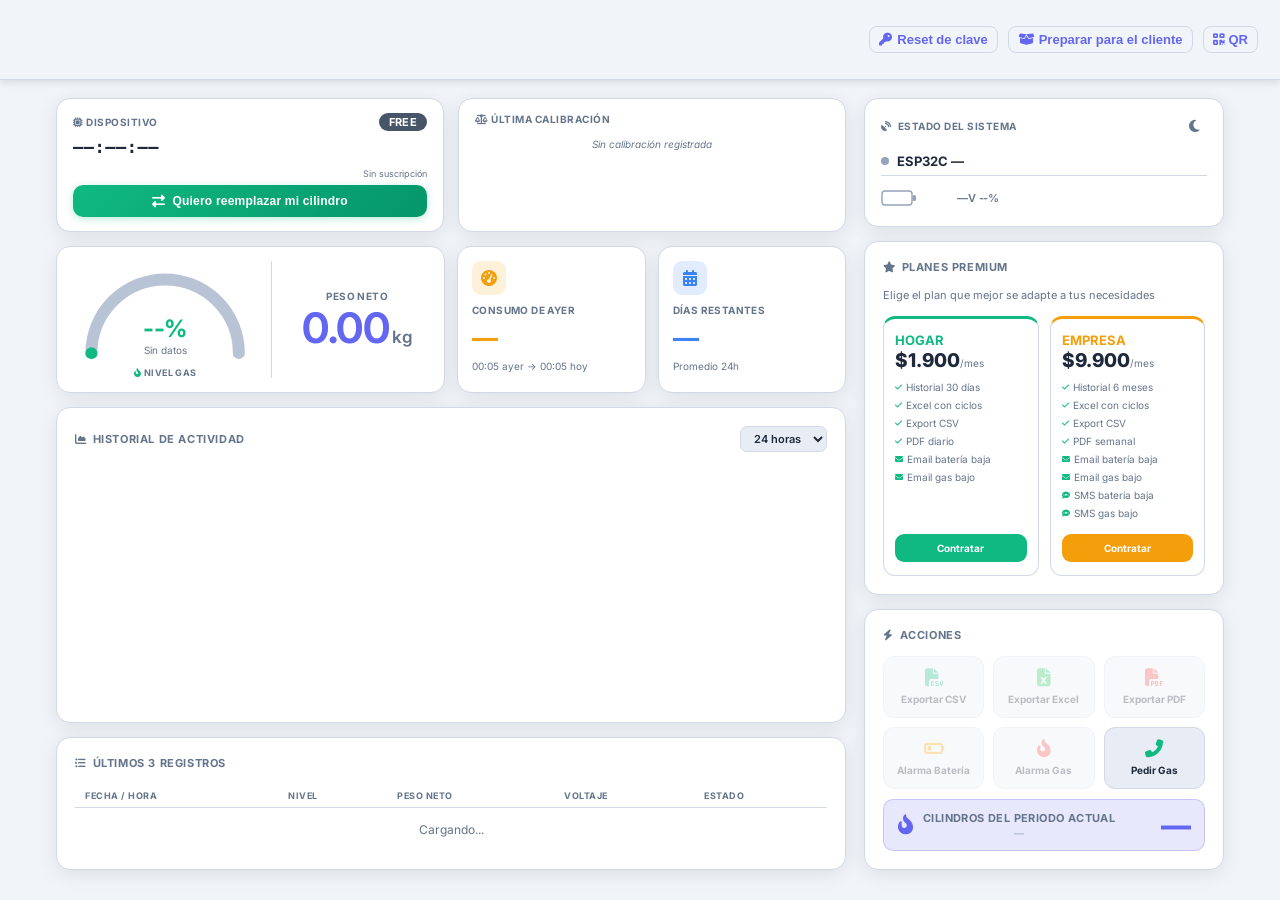
==== commit e2956c01: "Update index.html" ====
--- a/index.html
+++ b/index.html
@@ -1,278 +1,3685 @@
 <!DOCTYPE html>
-<html lang="es">
-  <head>
-    <meta charset="UTF-8" />
-    <meta name="viewport" content="width=device-width, initial-scale=1.0" />
-    <title>LevelGas | Conoce tu gas. Anticípate.</title>
-    <meta name="description" content="LevelGas ayuda a conocer el nivel de gas de cilindros 5K, 11K, 15K y 45K para anticiparte antes de que se acabe." />
-    <meta name="author" content="LevelGas" />
-    <meta property="og:title" content="LevelGas | Conoce tu gas. Anticípate." />
-    <meta property="og:description" content="LevelGas ayuda a conocer el nivel de gas de cilindros 5K, 11K, 15K y 45K para anticiparte antes de que se acabe." />
-    <meta property="og:type" content="website" />
-    <meta name="twitter:card" content="summary" />
-    <meta name="twitter:title" content="LevelGas | Conoce tu gas. Anticípate." />
-    <meta name="twitter:description" content="LevelGas ayuda a conocer el nivel de gas de cilindros 5K, 11K, 15K y 45K para anticiparte antes de que se acabe." />
-    <script id="structured-data-jsonld" type="application/ld+json">
-      {"@context":"https://schema.org","@type":"WebSite","name":"LevelGas","description":"LevelGas ayuda a conocer el nivel de gas de cilindros 5K, 11K, 15K y 45K para anticiparte antes de que se acabe.","url":"__SITE_URL__"}
-    </script>
-  <!-- Runtime config injected by the publish pipeline after backend deploy
-         (window.__SKYBASE_APP_CONFIG__.apiBaseUrl). Loaded before the bundle
-         so api-base.ts can read it synchronously. -->
-    <script src="./app-config.js"></script>
-    <script type="module" crossorigin src="/assets/index-MNkajI7U.js"></script>
-    <link rel="stylesheet" crossorigin href="/assets/index-DyX2a5-f.css">
-  </head>
-  <body>
-    <div id="root"><link rel="preload" as="image" href="/dashboard/assets/logo-header.png"/><link rel="preload" as="image" href="/images/levelgas-family-dashboard-levelgas_2.png"/><link rel="preload" as="image" href="/images/levelgas-ducha-afliccion_2.png"/><link rel="preload" as="image" href="/images/como-funciona-flujo-levelgas-corregido_2.png"/><section aria-label="Notifications alt+T" tabindex="-1" aria-live="polite" aria-relevant="additions text" aria-atomic="false"></section><main data-lov-id="src/pages/home/Index.tsx:406:6" data-lov-name="main" data-component-path="src/pages/home/Index.tsx" data-component-line="406" data-component-file="Index.tsx" data-component-name="main" data-component-content="%7B%22className%22%3A%22brand-page%22%7D" class="brand-page"><style data-lov-id="src/pages/home/Index.tsx:407:6" data-lov-name="style" data-component-path="src/pages/home/Index.tsx" data-component-line="407" data-component-file="Index.tsx" data-component-name="style" data-component-content="%7B%7D">
-  @import url('https://fonts.googleapis.com/css2?family=Manrope:wght@400;500;600;700;800&family=Urbanist:ital,wght@0,600;0,700;0,800;1,700;1,800&display=swap');
+<html lang="es" data-theme="light">
+<head>
+<meta charset="UTF-8">
+<meta name="viewport" content="width=device-width, initial-scale=1.0">
+<title>Dashboard LevelGas</title>
+<meta name="description" content="Consulta el nivel, consumo, autonomía y estado de tu equipo LevelGas.">
+<meta name="robots" content="noindex,nofollow,noarchive">
+<meta name="application-name" content="LevelGas">
+<meta name="apple-mobile-web-app-title" content="LevelGas">
+<meta name="theme-color" content="#6366f1">
+<link rel="manifest" href="./manifest.json">
+<link rel="icon" type="image/png" sizes="192x192" href="./assets/favicon-192.png">
+<link rel="apple-touch-icon" sizes="180x180" href="./assets/favicon-180.png">
+<link href="https://fonts.googleapis.com/css2?family=Inter:wght@300;400;600;700&family=Cormorant+Garamond:ital,wght@1,600&display=swap" rel="stylesheet">
+<!-- PARCHE [m]: dependencias de CDN ancladas a versión fija + SRI (sha384).
+     Antes: chart.js y supabase-js sin versión (última que publique el registro),
+     ninguno con integrity. Hashes verificados 2026-08-10 / re-verificados 2026-08-22. -->
+<script src="https://cdn.jsdelivr.net/npm/chart.js@4.5.1/dist/chart.umd.min.js"
+        integrity="sha384-jb8JQMbMoBUzgWatfe6COACi2ljcDdZQ2OxczGA3bGNeWe+6DChMTBJemed7ZnvJ"
+        crossorigin="anonymous" referrerpolicy="no-referrer"></script>
+<script src="https://cdn.jsdelivr.net/npm/@supabase/supabase-js@2.112.2/dist/umd/supabase.js"
+        integrity="sha384-OUpie84zd1LdwNlK9uJJQRwab0BLqo3eKYKFh7hSVL58FSk7wPp2l0kfUMIIoaQd"
+        crossorigin="anonymous" referrerpolicy="no-referrer"></script>
+<link rel="stylesheet" href="https://cdnjs.cloudflare.com/ajax/libs/font-awesome/6.4.0/css/all.min.css"
+      integrity="sha384-iw3OoTErCYJJB9mCa8LNS2hbsQ7M3C0EpIsO/H5+EGAkPGc6rk+V8i04oW/K5xq0"
+      crossorigin="anonymous" referrerpolicy="no-referrer">
+<script src="https://cdn.sheetjs.com/xlsx-0.20.0/package/dist/xlsx.full.min.js"
+        integrity="sha384-7hwyYzxURfZMLwHgvEKrYEmM5tX+1DVWK5iDR4R69bOQeY90Q8B8n9Cobuyqybhw"
+        crossorigin="anonymous" referrerpolicy="no-referrer"></script>
+<script src="https://cdnjs.cloudflare.com/ajax/libs/jspdf/2.5.1/jspdf.umd.min.js"
+        integrity="sha384-JcnsjUPPylna1s1fvi1u12X5qjY5OL56iySh75FdtrwhO/SWXgMjoVqcKyIIWOLk"
+        crossorigin="anonymous" referrerpolicy="no-referrer"></script>
+<script src="https://cdnjs.cloudflare.com/ajax/libs/qrcodejs/1.0.0/qrcode.min.js"
+        integrity="sha384-3zSEDfvllQohrq0PHL1fOXJuC/jSOO34H46t6UQfobFOmxE5BpjjaIJY5F2/bMnU"
+        crossorigin="anonymous" referrerpolicy="no-referrer"></script><style>
+/* ─── TOKENS ─── */
+:root{
+  --bg:#0f172a; --bg2:#1e293b; --bg3:#273549;
+  --card:#1e293b; --card2:#253347;
+  --border:#334155; --border2:#3d5068;
+  --text:#f1f5f9; --muted:#94a3b8; --muted2:#64748b;
+  --primary:#6366f1; --primary-dim:rgba(99,102,241,.15);
+  --green:#10b981; --green-dim:rgba(16,185,129,.15);
+  --orange:#f59e0b; --orange-dim:rgba(245,158,11,.15);
+  --red:#ef4444; --red-dim:rgba(239,68,68,.14);
+  --blue:#3b82f6; --blue-dim:rgba(59,130,246,.15);
+  --radius:14px; --radius-sm:9px;
+  --shadow:0 4px 24px rgba(0,0,0,.35);
+}
+[data-theme="light"]{
+  --bg:#f1f5f9; --bg2:#e8edf5; --bg3:#dde4ef;
+  --card:#ffffff; --card2:#f8fafc;
+  --border:#d1d9e6; --border2:#b8c4d6;
+  --text:#1e293b; --muted:#64748b; --muted2:#94a3b8;
+  --shadow:0 4px 20px rgba(0,0,0,.09);
+}
+*{box-sizing:border-box;margin:0;padding:0}
+body{font-family:'Inter',sans-serif;background:var(--bg);color:var(--text);min-height:100vh;transition:background .25s,color .25s}
+a{color:var(--blue);text-decoration:none}
+a:hover{text-decoration:underline}
+/* ─── SCROLLBAR ─── */
+::-webkit-scrollbar{width:5px;height:5px}
+::-webkit-scrollbar-track{background:var(--bg)}
+::-webkit-scrollbar-thumb{background:var(--border2);border-radius:4px}
+/* ─── HEADER ─── */
+header{
+  display:flex;align-items:center;justify-content:space-between;
+  padding:0 22px;height:80px;
+  background:var(--bg);border-bottom:1px solid var(--border);
+  position:sticky;top:0;z-index:200;gap:12px;
+  box-shadow:0 2px 8px rgba(0,0,0,.12);
+}
+.hd-left{display:flex;align-items:center;gap:10px}
+.logo-img{height:80px;width:auto;display:block}
+.app-name{font-size:15px;font-weight:700;letter-spacing:-.2px}
+.hd-center{display:flex;align-items:center;gap:14px;margin:0 auto;flex-wrap:wrap}
+.hd-right{display:flex;align-items:center;gap:10px;flex-wrap:wrap}
+/* heartbeat */
+.hb-wrap{display:flex;align-items:center;gap:5px;font-size:10px;color:var(--muted)}
+.hb-dot{width:8px;height:8px;border-radius:50%;background:var(--muted2);flex-shrink:0;transition:background .3s}
+.hb-dot.online{background:var(--green);animation:pulse 2s ease-in-out infinite}
+.hb-dot.warning{background:var(--orange)}
+.hb-dot.offline{background:var(--red)}
+@keyframes pulse{0%,100%{opacity:1;transform:scale(1)}50%{opacity:.45;transform:scale(.75)}}
+/* battery strip */
+.bat-hd{display:flex;align-items:center;gap:5px}
+/* ── Ícono batería estilo smartphone ── */
+.bat-svg{flex-shrink:0}
+.bat-svg .bat-body{fill:none;stroke:var(--muted2);stroke-width:1.4;rx:3}
+.bat-svg .bat-nub{fill:var(--muted2)}
+.bat-svg .bat-fill{transition:width .6s,fill .4s}
+#bat-text{font-size:11px;font-weight:600;color:var(--muted);min-width:72px;letter-spacing:-.2px}
+.bat-low-badge{display:none;align-items:center;gap:3px;font-size:9px;font-weight:700;color:var(--red);background:var(--red-dim);padding:2px 6px;border-radius:8px}
+.bat-low-badge.on{display:flex}
+.bat-crit-badge{display:none;align-items:center;gap:3px;font-size:9px;font-weight:700;color:#fff;background:#f59e0b;padding:2px 7px;border-radius:8px;animation:bat-pulse 1.1s infinite}
+.bat-crit-badge.on{display:flex}
+@keyframes bat-pulse{0%,100%{opacity:1}50%{opacity:.55}}
+#plan-badge{font-size:10px;font-weight:700;background:var(--primary);color:#fff;padding:3px 10px;border-radius:16px;white-space:nowrap}
+.expiry-pill{display:none;font-size:9px;font-weight:700;color:var(--orange);background:var(--orange-dim);padding:2px 7px;border-radius:8px}
+.expiry-pill.on{display:block}
+.btn-hd{background:none;border:none;cursor:pointer;color:var(--muted);font-size:16px;width:30px;height:30px;border-radius:7px;display:flex;align-items:center;justify-content:center;transition:background .15s}
+.btn-hd:hover{background:var(--bg3);color:var(--text)}
+.btn-install{display:none;align-items:center;gap:4px;background:var(--primary);color:#fff;border:none;border-radius:7px;padding:5px 10px;font-size:10px;font-weight:700;cursor:pointer;transition:opacity .2s}
+.btn-install:hover{opacity:.85}
+/* ─── MODAL SETTINGS ─── */
+.modal-ov{display:none;position:fixed;inset:0;background:rgba(0,0,0,.6);align-items:center;justify-content:center;z-index:500}
+.modal-ov.open{display:flex}
+.modal-box{background:var(--card);border:1px solid var(--border);border-radius:var(--radius);padding:24px;width:92%;max-width:400px;box-shadow:var(--shadow)}
+.modal-box h3{font-size:14px;font-weight:700;margin-bottom:16px;display:flex;align-items:center;gap:7px}
+.inp-row{display:grid;grid-template-columns:1fr 1fr;gap:10px;margin-bottom:10px}
+.inp-grp label{font-size:10px;font-weight:700;color:var(--muted);text-transform:uppercase;letter-spacing:.4px;display:block;margin-bottom:4px}
+.inp-grp input{width:100%;padding:8px 10px;border:1px solid var(--border);border-radius:var(--radius-sm);background:var(--bg2);color:var(--text);font-size:13px;font-family:inherit;transition:border-color .2s}
+.inp-grp input:focus{outline:none;border-color:var(--primary)}
+.inp-grp input::placeholder{color:var(--muted2)}
+.btn-modal{width:100%;padding:9px;border:none;border-radius:var(--radius-sm);font-size:13px;font-weight:700;cursor:pointer;margin-bottom:7px;transition:opacity .2s;display:flex;align-items:center;justify-content:center;gap:6px}
+.btn-modal:hover{opacity:.85}
+.btn-modal.primary{background:var(--primary);color:#fff}
+.btn-modal.green{background:var(--green);color:#fff}
+.reconnect-box{text-align:center;max-width:360px}
+.reconnect-logo{width:150px;max-width:70%;height:auto;margin:0 auto 12px;display:block}
+.reconnect-title{font-size:18px;font-weight:800;color:var(--primary);margin:4px 0 2px}
+.reconnect-slogan{font-family:'Cormorant Garamond',serif;font-style:italic;font-weight:600;font-size:15px;color:var(--muted);margin:0 0 14px}
+.reconnect-text{font-size:12px;line-height:1.45;color:var(--text);margin:0 0 16px}
+.reconnect-btn{font-size:14px;padding:11px 14px}
+.email-row-m{display:none;gap:7px;align-items:flex-end;margin-bottom:7px}
+.email-row-m.on{display:flex}
+.email-row-m .inp-grp{flex:1}
+.phone-row-m{display:none;gap:7px;align-items:flex-end;margin-bottom:7px}
+.phone-row-m.on{display:flex}
+.phone-row-m .inp-grp{flex:1}
+.btn-email-save{padding:8px 11px;background:var(--primary);color:#fff;border:none;border-radius:var(--radius-sm);font-size:12px;font-weight:700;cursor:pointer;white-space:nowrap;transition:opacity .2s}
+.btn-email-save:hover{opacity:.85}
+.modal-close{position:absolute;top:14px;right:16px;background:none;border:none;cursor:pointer;font-size:18px;color:var(--muted)}
 
-  /* @section: typography-urbanist-manrope */
-  .brand-page {
-    --brand-navy: #182838;
-    --brand-teal: #1f9d9d;
-    --brand-orange: #f88018;
-    --paper: #f2f7f6;
-    --white: #ffffff;
-    --ink-soft: rgba(24, 40, 56, 0.72);
-    --line: rgba(31, 157, 157, 0.24);
-    width: 100%;
-    max-width: none;
-    min-height: 100vh;
-    margin: 0;
-    overflow-x: clip;
-    background: var(--paper);
-    color: var(--brand-navy);
-    font-family: 'Manrope', 'Avenir Next', 'Segoe UI', Arial, sans-serif;
-  }
+/* ─── MODAL ACCESO / RECONEXIÓN ─── */
+.modal-acceso{display:none;position:fixed;inset:0;background:rgba(0,0,0,.6);align-items:center;justify-content:center;z-index:500;padding:18px}
+.modal-acceso.open{display:flex}
+.modal-acceso-box{background:var(--card);border:1px solid var(--border);border-radius:var(--radius);padding:24px;width:92%;max-width:400px;box-shadow:var(--shadow);text-align:center}
+.modal-acceso-box .inp-grp{text-align:left;margin-bottom:10px}
+/* modal contacto plan */
+.modal-contact-ov{display:none;position:fixed;inset:0;background:rgba(0,0,0,.6);align-items:center;justify-content:center;z-index:600;padding:18px}
+.modal-contact-ov.open{display:flex}
+.modal-contact-box{background:var(--card);border:1px solid var(--border);border-radius:var(--radius);padding:28px 24px;width:92%;max-width:420px;box-shadow:var(--shadow)}
+.modal-contact-box h3{font-size:15px;font-weight:700;margin:0 0 6px;color:var(--text)}
+.modal-contact-box p{font-size:12px;color:var(--muted);margin:0 0 18px;line-height:1.5}
+.modal-contact-box .inp-grp{margin-bottom:12px}
+.modal-contact-box .inp-grp label{font-size:11px;font-weight:600;color:var(--muted);display:block;margin-bottom:4px}
+.modal-contact-box .inp-grp input{width:100%;padding:9px 12px;border:1px solid var(--border);border-radius:8px;background:var(--bg2);color:var(--text);font-size:13px;font-family:inherit}
+.modal-contact-box .inp-grp input:focus{outline:none;border-color:var(--primary)}
+.modal-contact-actions{display:flex;gap:10px;margin-top:18px}
+.modal-contact-actions button{flex:1;padding:10px;border-radius:8px;font-size:13px;font-weight:600;cursor:pointer;font-family:inherit;border:1.5px solid var(--border);background:var(--bg2);color:var(--text)}
+.modal-contact-actions button.primary{background:var(--primary);color:#fff;border-color:var(--primary)}
+#btn-reconectar-acceso,#access-submit{width:100%;padding:11px 14px;border:none;border-radius:var(--radius-sm);font-size:14px;font-weight:700;cursor:pointer;margin-bottom:7px;transition:opacity .2s;display:flex;align-items:center;justify-content:center;gap:6px;background:var(--primary);color:#fff;font-family:inherit}
+#btn-reconectar-acceso:hover,#access-submit:hover{opacity:.85}
 
-  .brand-page *, .brand-page *::before, .brand-page *::after { box-sizing: border-box; }
+/* ─── SELECTOR DE CILINDRO ─── */
+.cyl-grid{display:grid;grid-template-columns:repeat(4,1fr);gap:10px;margin-bottom:14px}
+.cyl-card{background:var(--bg2);border:2px solid var(--border);border-radius:14px;padding:12px 6px 10px;text-align:center;cursor:pointer;transition:all .2s;display:flex;flex-direction:column;align-items:center;gap:4px}
+.cyl-card:hover{border-color:var(--primary);background:var(--primary-dim);transform:translateY(-2px);box-shadow:0 4px 14px rgba(99,102,241,.22)}
+.cyl-card.selected{border-color:var(--primary);background:var(--primary-dim)}
+.cyl-icon{display:flex;align-items:flex-end;justify-content:center;height:150px;width:100%}
+.cyl-icon img{max-height:148px;width:auto;object-fit:contain;max-width:78px;filter:drop-shadow(0 3px 6px rgba(0,0,0,.22))}
+.cyl-icon svg{filter:drop-shadow(0 3px 6px rgba(0,0,0,.25));overflow:visible}
+.bruto-formula{background:var(--bg2);border:1px solid var(--border);border-radius:10px;padding:10px 8px;margin-bottom:13px;display:flex;justify-content:space-between;align-items:center;gap:3px}
+.formula-op{font-size:22px;font-weight:200;color:var(--muted);flex-shrink:0;line-height:1}
+.formula-result{background:var(--primary-dim);border:1px solid var(--primary);border-radius:8px;padding:5px 10px;display:flex;flex-direction:column;align-items:center;gap:2px}
+.formula-result span{font-size:9px;color:var(--primary);text-transform:uppercase;letter-spacing:.4px}
+.formula-result strong{font-size:14px;font-weight:700;color:var(--primary)}
+.warn-box{display:none;background:var(--red-dim);border:1px solid var(--red);border-radius:8px;padding:10px 12px;margin-bottom:10px;font-size:11px;color:var(--red);line-height:1.5}
+.cambio-question{background:#f8f9fa;border:1px solid var(--border);border-radius:10px;padding:12px 14px;margin:12px 0 10px}
+.cambio-question p{font-size:12px;font-weight:600;color:var(--txt);margin:0 0 9px}
+.cambio-btns{display:flex;gap:8px}
+.cambio-btn{flex:1;padding:9px 6px;border:2px solid var(--border);border-radius:9px;background:var(--bg);cursor:pointer;font-size:12px;font-weight:600;color:var(--muted);transition:all .18s;display:flex;align-items:center;justify-content:center;gap:5px}
+.cambio-btn:hover{border-color:var(--primary);color:var(--primary)}
+.cambio-btn.sel-si{border-color:#10b981;background:#d1fae5;color:#065f46}
+.cambio-btn.sel-no{border-color:var(--primary);background:#ede9fe;color:var(--primary)}
+.cambio-hint{font-size:10px;color:var(--orange);margin-top:7px;display:none;padding:5px 8px;background:#fff7ed;border-radius:6px;border:1px solid var(--orange)}
+.btn-modal:disabled{opacity:.4;cursor:not-allowed;pointer-events:none}
+/* ── Reboot banner ── */
+.reboot-banner{display:none;align-items:center;gap:10px;background:#fff7ed;border:1px solid var(--orange);border-radius:10px;padding:10px 14px;margin:0 0 12px;font-size:12px;color:#92400e}
+.reboot-banner i.fa-sync-alt{color:var(--orange);font-size:16px;flex-shrink:0}
+.reboot-banner span{flex:1;line-height:1.5}
+.reboot-banner .rb-close{background:none;border:none;cursor:pointer;color:#92400e;font-size:14px;padding:2px 4px;opacity:.7;flex-shrink:0}
+.reboot-banner .rb-close:hover{opacity:1}
+/* ── Plan inline dentro de dp-card Dispositivo ── */
+.dp-plan-inline{display:flex;align-items:center;gap:6px;margin-top:5px;flex-wrap:wrap}
+.dp-plan-inline .dp-plan-pill{font-size:11px;padding:2px 9px;margin-bottom:0}
+.dp-plan-inline .dp-expires{font-size:9px;margin:0}
+/* ── Card Dispositivo rediseñado ── */
+.dp-device-card{display:flex;flex-direction:column;justify-content:space-between}
+.dp-top-row{display:flex;align-items:center;justify-content:space-between;margin-bottom:6px}
+.dp-top-row .dp-label{margin-bottom:0}
+.dp-top-row .dp-plan-pill{font-size:11px;padding:2px 10px;margin-bottom:0}
+.dp-bottom-row{display:flex;align-items:center;justify-content:space-between;margin-top:6px;flex-wrap:wrap;gap:4px}
+.dp-bottom-row .dp-expires{font-size:9px;color:var(--muted);text-align:right}
+/* ── Panel de calibración (reemplaza card Plan actual) ── */
+.cal-panel{min-height:82px}
+.cal-panel .dp-label{margin-bottom:7px}
+.cal-row{display:flex;justify-content:space-between;align-items:center;padding:3px 0;border-bottom:1px solid var(--border2)}
+.cal-row:last-of-type{border-bottom:none}
+.cal-lbl{font-size:10px;color:var(--muted)}
+.cal-val{font-size:12px;font-weight:700}
+.cal-val.std{color:var(--primary)}
+.cal-val.real{color:var(--green)}
+.cal-val.diff-ok{color:var(--green)}
+.cal-val.diff-warn{color:var(--red)}
+.cal-val.diff-high{color:var(--blue)}
+.cal-note{font-size:9px;color:var(--muted);margin-top:5px;padding:4px 7px;background:var(--bg2);border-radius:5px;line-height:1.4}
+.cal-no-data{font-size:10px;color:var(--muted);text-align:center;padding:6px 0;font-style:italic}
+.cal-date{font-size:9px;color:var(--muted);margin-top:4px;text-align:right}
+/* ── Estado de espera en panel de calibración ── */
+@keyframes pulse-wait{0%,100%{opacity:1}50%{opacity:.35}}
+.cal-val.waiting{color:var(--orange);font-size:10px;font-weight:700;animation:pulse-wait 1.2s infinite;letter-spacing:.2px}
+.cal-val.diff-pending{color:var(--muted);font-weight:400}
+.cyl-label{font-size:15px;font-weight:700;color:var(--text)}
+.cyl-sub{font-size:9px;color:var(--muted);line-height:1.3;text-align:center}
+.btn-adv-cfg{background:none;border:1px dashed var(--border2);border-radius:8px;width:100%;padding:8px;font-size:11px;color:var(--muted);cursor:pointer;display:flex;align-items:center;justify-content:center;gap:6px;transition:all .2s;font-family:inherit;margin-top:2px}
+.btn-adv-cfg:hover{border-color:var(--primary);color:var(--primary);background:var(--primary-dim)}
+.btn-back{background:none;border:none;cursor:pointer;color:var(--muted);font-size:11px;display:flex;align-items:center;gap:5px;padding:0 0 10px;margin-bottom:2px;font-family:inherit;transition:color .2s}
+.btn-back:hover{color:var(--primary)}
+.cyl-info-box{background:var(--bg2);border:1px solid var(--border);border-radius:10px;padding:12px 16px;margin-bottom:14px;display:flex;justify-content:space-around;align-items:center;gap:8px}
+.cyl-info-item{display:flex;flex-direction:column;align-items:center;gap:3px}
+.cyl-info-item span{font-size:9px;color:var(--muted);text-transform:uppercase;letter-spacing:.4px}
+.cyl-info-item strong{font-size:15px;font-weight:700;color:var(--text)}
+.cfg-step-title{font-size:12px;font-weight:700;color:var(--primary);margin-bottom:12px;display:flex;align-items:center;gap:6px}
+@media(max-width:380px){.cyl-grid{grid-template-columns:repeat(2,1fr)}}
+/* ─── iOS modal ─── */
+.ios-box{position:relative}
+.ios-box h3{font-size:14px;font-weight:700;margin-bottom:10px}
+.ios-box ol{padding-left:16px;display:flex;flex-direction:column;gap:8px}
+.ios-box li{font-size:12px;line-height:1.5}
+.ios-box .tag{display:inline-block;background:var(--bg3);padding:1px 5px;border-radius:4px;font-size:10px;font-weight:700}
+.share-ico{display:inline-block;width:18px;height:18px;background:#007AFF;border-radius:3px;text-align:center;line-height:18px;color:#fff;font-size:10px;vertical-align:middle;margin:0 2px}
+/* ─── MAIN GRID ─── */
+.dash{max-width:1200px;margin:0 auto;padding:18px 16px;display:grid;grid-template-columns:minmax(0,1fr) 360px;gap:18px;align-items:stretch}
+@media(max-width:960px){.dash{grid-template-columns:1fr}}
+/* columns */
+.l-col{display:flex;flex-direction:column;gap:14px}
+.l-col>.card:last-child{flex:1}
+/* r-col: grid de 3 filas */
+.r-col{
+  display:grid;
+  grid-template-rows:auto 1fr auto;
+  gap:14px;
+  position:sticky;top:98px;
+  align-self:stretch;
+}
+@media(max-width:960px){.r-col{position:static;grid-template-rows:auto auto auto}}
+#plans-card{display:flex;flex-direction:column;min-height:0}
+#plans-card .plans-row{flex:1;align-items:stretch;margin-bottom:0}
+#plans-card .plan-box{display:flex;flex-direction:column}
+#plans-card .pb-feats{flex:1}
+/* ─── CARD ─── */
+.card{background:var(--card);border:1px solid var(--border);border-radius:var(--radius);padding:18px;box-shadow:var(--shadow)}
+.c-title{font-size:11px;font-weight:700;color:var(--muted);text-transform:uppercase;letter-spacing:.6px;margin-bottom:14px;display:flex;align-items:center;gap:6px}
+.c-title span{margin-left:auto}
+/* ─── DEVICE + PLAN ROW ─── */
+.dp-row{display:grid;grid-template-columns:1fr 1fr;gap:14px}
+@media(max-width:600px){.dp-row{grid-template-columns:1fr}}
+.dp-card{background:var(--card);border:1px solid var(--border);border-radius:var(--radius);padding:14px 16px;box-shadow:var(--shadow)}
+.dp-label{font-size:10px;font-weight:700;color:var(--muted);text-transform:uppercase;letter-spacing:.5px;margin-bottom:6px}
+.dp-val{font-size:17px;font-weight:700;font-family:monospace;letter-spacing:.5px;margin-bottom:5px;word-break:break-all}
+.dp-status{display:flex;align-items:center;gap:5px;font-size:11px;color:var(--muted)}
+.dp-status .dot{width:7px;height:7px;border-radius:50%}
+.btn-replace-cyl{width:100%;background:linear-gradient(135deg,#10b981,#059669);color:#fff;border:none;border-radius:10px;padding:9px 12px;font-size:12px;font-weight:700;cursor:pointer;display:flex;align-items:center;justify-content:center;gap:7px;letter-spacing:.2px;transition:all .18s;box-shadow:0 2px 8px rgba(16,185,129,.28)}
+.btn-replace-cyl:hover{background:linear-gradient(135deg,#059669,#047857);transform:translateY(-1px);box-shadow:0 4px 14px rgba(16,185,129,.42)}
+.btn-replace-cyl:active{transform:translateY(0);box-shadow:none}
+.btn-replace-cyl i{font-size:13px}
+.dp-plan-pill{display:inline-block;font-size:13px;font-weight:700;padding:4px 14px;border-radius:20px;margin-bottom:5px;letter-spacing:.3px}
+.dp-plan-pill.free{background:#475569;color:#fff}
+.dp-plan-pill.hogar{background:var(--green);color:#fff;box-shadow:0 2px 10px rgba(16,185,129,.4)}
+.dp-plan-pill.empresa{background:var(--orange);color:#fff;box-shadow:0 2px 10px rgba(245,158,11,.4)}
+/* modal instrucción reset obligatorio */
+.modal-reset-ov{position:fixed;inset:0;background:rgba(15,23,42,.78);display:flex;align-items:center;justify-content:center;z-index:9999;padding:20px}
+.modal-reset-ov.hidden{display:none}
+.reset-card{background:#fff;border-radius:18px;padding:38px 32px;max-width:430px;width:100%;text-align:center;box-shadow:0 24px 64px rgba(0,0,0,.35)}
+.reset-icon{font-size:54px;margin-bottom:14px;animation:reset-pulse 1.6s ease-in-out infinite}
+@keyframes reset-pulse{0%,100%{transform:scale(1)}50%{transform:scale(1.12)}}
+.reset-title{font-size:21px;font-weight:700;color:#1e293b;margin-bottom:10px}
+.reset-msg{font-size:15px;color:#475569;line-height:1.6;margin-bottom:26px}
+.reset-msg strong{color:#1e293b;font-weight:700}
+.reset-step{display:inline-flex;align-items:center;gap:8px;background:#f1f5f9;border-radius:10px;padding:10px 18px;margin-bottom:24px;font-size:14px;color:#334155;font-weight:600}
+.btn-reset-confirm{background:var(--green);color:#fff;border:none;border-radius:12px;padding:14px 28px;font-size:16px;font-weight:700;cursor:pointer;width:100%;letter-spacing:.3px;transition:background .2s,transform .1s}
+.btn-reset-confirm:hover{background:#059669}
+.btn-reset-confirm:active{transform:scale(.97)}
+/* status card (top col derecha) */
+.sts-card{padding:12px 16px}
+.sts-row{display:flex;align-items:center;gap:12px}
+.sts-item{display:flex;align-items:center;gap:6px;font-size:11px;color:var(--muted);flex:1}
+.sts-gear{margin-left:auto;flex-shrink:0}
+.dp-expires{font-size:10px;color:var(--muted)}
+/* ─── METRIC CARDS ─── */
+.metrics-row{display:grid;grid-template-columns:repeat(4,1fr);gap:12px}
+@media(max-width:700px){.metrics-row{grid-template-columns:repeat(2,1fr)}}
+.mc{background:var(--card);border:1px solid var(--border);border-radius:var(--radius);padding:14px;display:flex;flex-direction:column;gap:9px;box-shadow:var(--shadow)}
+.mc-icon{width:34px;height:34px;border-radius:9px;display:flex;align-items:center;justify-content:center;font-size:16px;flex-shrink:0}
+.mc-icon.gas{background:var(--green-dim);color:var(--green)}
+.mc-icon.peso{background:var(--primary-dim);color:var(--primary)}
+.mc-icon.consumo{background:var(--orange-dim);color:var(--orange)}
+.mc-icon.dias{background:var(--blue-dim);color:var(--blue)}
+.mc-label{font-size:10px;font-weight:700;color:var(--muted);text-transform:uppercase;letter-spacing:.4px}
+.mc-val{font-size:26px;font-weight:700;line-height:1;letter-spacing:-.5px}
+.mc-val.gas{color:var(--green)}
+.mc-val.peso{color:var(--primary)}
+.mc-val.consumo{color:var(--orange)}
+.mc-val.dias{color:var(--blue)}
+.mc-sub{font-size:10px;color:var(--muted)}
+.mc-sub.ok{color:var(--green)}
+.mc-sub.warn{color:var(--orange)}
+.mc-sub.danger{color:var(--red)}
+/* ─── CHART CARD ─── */
+.chart-hdr{display:flex;align-items:center;gap:8px;margin-bottom:12px}
+.chart-hdr .c-title{margin-bottom:0;flex:1}
+.period-sel{background:var(--bg2);border:1px solid var(--border);border-radius:7px;color:var(--text);font-size:11px;font-weight:600;padding:4px 9px;cursor:pointer;transition:border-color .2s;font-family:inherit}
+.period-sel:focus{outline:none;border-color:var(--primary)}
+.alert-banner{display:none;align-items:center;gap:8px;padding:9px 12px;background:var(--red-dim);border:1px solid rgba(239,68,68,.3);border-radius:var(--radius-sm);font-size:12px;color:var(--red);margin-bottom:11px}
+.alert-banner.on{display:flex}
+.chart-scroll{overflow-x:auto;overflow-y:hidden;-webkit-overflow-scrolling:touch}
+.chart-inner{height:240px;position:relative;min-width:100%}
+.chart-inner canvas{height:100%!important}
+/* export row */
+.export-row{display:flex;flex-wrap:wrap;gap:7px;margin-top:13px;padding-top:12px;border-top:1px solid var(--border)}
+.btn-exp{display:flex;align-items:center;gap:5px;padding:7px 12px;border-radius:var(--radius-sm);border:1px solid var(--border);background:var(--bg2);color:var(--text);font-size:11px;font-weight:600;cursor:pointer;transition:all .2s;font-family:inherit;white-space:nowrap}
+.btn-exp:hover:not(:disabled){background:var(--primary);color:#fff;border-color:var(--primary)}
+.btn-exp:disabled{opacity:.3;cursor:not-allowed}
+.btn-exp i{font-size:12px}
+.btn-exp.csv i{color:#10b981}.btn-exp.xl i{color:#22c55e}.btn-exp.pdf i{color:#ef4444}.btn-exp.alm i{color:var(--orange)}
+.btn-exp:hover:not(:disabled) i{color:inherit}
+/* mini tabla 2 registros */
+.mini-records{margin-top:12px;padding-top:11px;border-top:1px solid var(--border)}
+.mini-rec-label{font-size:10px;font-weight:700;color:var(--muted);text-transform:uppercase;letter-spacing:.5px;margin-bottom:7px;display:flex;align-items:center;gap:5px}
+/* ─── RECORDS TABLE ─── */
+.records-table{width:100%;border-collapse:collapse}
+.records-table th{font-size:9px;font-weight:700;color:var(--muted);text-transform:uppercase;letter-spacing:.5px;padding:6px 10px;text-align:left;border-bottom:1px solid var(--border)}
+.records-table td{font-size:12px;padding:7px 10px;border-bottom:1px solid var(--border);color:var(--text)}
+.records-table tr:last-child td{border-bottom:none}
+.records-table tr:hover td{background:var(--bg3)}
+.rec-badge{display:inline-block;font-size:10px;font-weight:700;padding:2px 7px;border-radius:8px}
+.rec-badge.ok{background:var(--green-dim);color:var(--green)}
+.rec-badge.warn{background:var(--orange-dim);color:var(--orange)}
+.rec-badge.danger{background:var(--red-dim);color:var(--red)}
+/* ─── PLANS CARD (right col) ─── */
+.plans-row{display:grid;grid-template-columns:1fr 1fr;gap:11px;margin-bottom:5px}
+.plan-box{border:1.5px solid var(--border);border-radius:12px;padding:13px 11px}
+.plan-box.hogar{border-top:3px solid var(--green)}
+.plan-box.empresa{border-top:3px solid var(--orange)}
+.plan-box.active-hogar{border-color:var(--green);background:var(--green-dim)}
+.plan-box.active-empresa{border-color:var(--orange);background:var(--orange-dim)}
+.pb-name{font-size:13px;font-weight:700;margin-bottom:3px}
+.pb-name.hogar{color:var(--green)}
+.pb-name.empresa{color:var(--orange)}
+.pb-price{font-size:19px;font-weight:800;line-height:1.1;margin-bottom:8px}
+.pb-price span{font-size:10px;font-weight:400;color:var(--muted)}
+.pb-feats{list-style:none;display:flex;flex-direction:column;gap:4px;margin-bottom:10px}
+.pb-feats li{font-size:10px;color:var(--muted);display:flex;align-items:flex-start;gap:4px;line-height:1.4}
+.pb-feats li i{color:var(--green);font-size:8px;flex-shrink:0;margin-top:3px}
+.btn-plan{width:100%;padding:7px 4px;border-radius:var(--radius-sm);font-size:10px;font-weight:700;cursor:pointer;transition:opacity .2s;font-family:inherit;border:1.5px solid transparent}
+.btn-plan:hover{opacity:.85}
+.btn-plan.ctrt-h{background:var(--green);color:#fff}
+.btn-plan.ctrt-e{background:var(--orange);color:#fff}
+.btn-plan.sel-h{background:transparent;border-color:var(--green);color:var(--green)}
+.btn-plan.sel-e{background:transparent;border-color:var(--orange);color:var(--orange)}
+.btn-plan.upg-e{background:var(--orange);color:#fff}
+/* ─── ACTIONS CARD (right col) ─── */
+.actions-grid{display:grid;grid-template-columns:repeat(3,1fr);gap:9px}
+.act-btn{display:flex;flex-direction:column;align-items:center;justify-content:center;gap:6px;padding:12px 6px;border-radius:11px;border:1px solid var(--border);background:var(--bg2);color:var(--text);font-size:10px;font-weight:700;cursor:pointer;transition:all .2s;font-family:inherit}
+.act-btn:hover:not(:disabled){border-color:var(--primary);background:var(--primary-dim);color:var(--primary)}
+.act-btn:disabled{opacity:.3;cursor:not-allowed}
+.act-btn i{font-size:18px}
+.act-btn.csv i{color:var(--green)}.act-btn.xl i{color:#22c55e}.act-btn.pdf i{color:var(--red)}
+.act-btn.alm-bat i{color:var(--orange)}.act-btn.alm-gas i{color:var(--red)}
+.act-btn.qr i{color:var(--primary)}
+.act-btn.gas-call i{color:var(--green)}
+.gas-providers-list{display:grid;gap:8px;margin:12px 0}
+.gas-provider-btn{width:100%;display:flex;align-items:center;gap:10px;padding:10px 12px;border:1px solid var(--border);border-radius:10px;background:var(--bg2);color:var(--text);cursor:pointer;font-family:inherit;text-align:left;transition:all .18s}
+.gas-provider-btn:hover{border-color:var(--green);background:rgba(16,185,129,.10)}
+.gas-provider-ico{width:34px;height:34px;border-radius:50%;background:rgba(16,185,129,.14);color:var(--green);display:flex;align-items:center;justify-content:center;flex-shrink:0;font-size:15px}
+.gas-provider-info{flex:1;min-width:0}
+.gas-provider-name{font-size:13px;font-weight:800;white-space:nowrap;overflow:hidden;text-overflow:ellipsis}
+.gas-provider-phone{font-size:11px;color:var(--muted);font-weight:600;margin-top:1px}
+.gas-provider-del{background:none;border:none;color:var(--red);cursor:pointer;padding:6px;border-radius:8px;font-size:13px}
+.gas-provider-del:hover{background:var(--red-dim)}
+.gas-empty{font-size:12px;color:var(--muted);background:var(--bg2);border:1px dashed var(--border);border-radius:10px;padding:12px;text-align:center;margin:12px 0}
+.gas-form{border-top:1px solid var(--border);margin-top:14px;padding-top:14px;display:grid;gap:9px}
+.gas-form-row{display:grid;grid-template-columns:1fr 1fr;gap:8px}
+.gas-form input{width:100%;padding:9px 10px;border:1px solid var(--border);border-radius:8px;background:var(--bg2);color:var(--text);font-size:12px;font-family:inherit}
+.gas-form input:focus{outline:none;border-color:var(--primary)}
+.gas-form-actions{display:flex;gap:8px}
+@media(max-width:520px){.gas-form-row{grid-template-columns:1fr}.gas-form-actions{flex-direction:column}}
+/* Botón QR en header */
+.btn-qr-hdr{background:none;border:1.5px solid var(--border);border-radius:8px;color:var(--primary);padding:5px 9px;cursor:pointer;font-size:13px;display:flex;align-items:center;gap:5px;font-weight:700;transition:all .2s}
+.btn-qr-hdr:hover{background:var(--primary-dim);border-color:var(--primary)}
+.cyl-counter{display:flex;align-items:center;justify-content:space-between;
+  margin-top:10px;padding:10px 14px;border-radius:10px;
+  background:var(--primary-dim);border:1px solid rgba(99,102,241,.25)}
+.cyl-left{display:flex;align-items:center;gap:10px}
+.cyl-ico{font-size:20px;color:var(--primary);flex-shrink:0}
+.cyl-label{font-size:11px;font-weight:700;color:var(--muted);text-transform:uppercase;letter-spacing:.4px;line-height:1.3}
+.cyl-sub{font-size:10px;color:var(--muted2);margin-top:2px}
+.cyl-num{font-size:30px;font-weight:800;color:var(--primary);line-height:1;letter-spacing:-.5px}
+.act-btn:hover:not(:disabled) i{color:inherit}
+@keyframes pulse-alarm{0%,100%{box-shadow:0 0 0 0 rgba(239,68,68,.55)}60%{box-shadow:0 0 0 9px rgba(239,68,68,0)}}
+.act-btn.alarm-active{border-color:var(--red)!important;background:var(--red-dim)!important;animation:pulse-alarm 1.5s ease-in-out infinite;opacity:1!important}
+.act-btn.alarm-active i{color:var(--red)!important}
+/* ─── GAUGE CARD ─── */
+.mc-gauge{padding:14px 16px}
+.mc-gauge-row{display:flex;align-items:center;gap:0}
+.gauge-wrap{flex:1.3;display:flex;flex-direction:column;align-items:center}
+.gauge-rel{position:relative;width:100%;max-width:186px;margin:0 auto}
+.gauge-svg{width:100%;display:block;overflow:visible}
+.gauge-track{fill:none;stroke:var(--border2);stroke-width:13;stroke-linecap:round}
+#gauge-fill{fill:none;stroke:var(--green);stroke-width:13;stroke-linecap:round;
+  stroke-dasharray:0 251.33;transition:stroke-dasharray .8s,stroke .4s}
+.gauge-overlay{position:absolute;left:0;right:0;bottom:6%;text-align:center}
+.gauge-pct-val{font-size:24px;font-weight:700;letter-spacing:-.5px;line-height:1;color:var(--green);transition:color .4s}
+.gauge-status{font-size:10px;color:var(--muted);margin-top:3px}
+.gauge-lbl{font-size:9px;font-weight:700;color:var(--muted);text-transform:uppercase;
+  letter-spacing:.4px;margin-top:5px;text-align:center}
+.gauge-div{width:1px;min-height:80px;background:var(--border);margin:0 14px;flex-shrink:0;align-self:stretch}
+.gauge-digital{flex:1;display:flex;flex-direction:column;align-items:center;
+  justify-content:center;gap:5px;text-align:center}
+.digital-num{font-size:42px;font-weight:700;letter-spacing:-.5px;line-height:1;color:var(--primary)}
+.digital-num small{font-size:17px;font-weight:600;margin-left:3px;color:var(--muted)}
+/* ─── HEADER CENTER ─── */
+.hd-dev-block{display:flex;flex-direction:column;gap:2px;min-width:0}
+.hd-dev-lbl{font-size:9px;font-weight:700;color:#64748b;text-transform:uppercase;letter-spacing:.5px}
+.hd-dev-mac{font-size:12px;font-weight:700;font-family:monospace;color:#f1f5f9;letter-spacing:.3px;white-space:nowrap;overflow:hidden;text-overflow:ellipsis}
+.hd-dev-st{display:flex;align-items:center;gap:4px;font-size:10px;color:#94a3b8}
+.hd-dev-st .dot{width:6px;height:6px;border-radius:50%;flex-shrink:0;background:#475569}
+.hd-sep{width:1px;height:32px;background:#334155;flex-shrink:0}
+.hd-plan-pill-sm{display:inline-block;font-size:11px;font-weight:700;padding:2px 10px;border-radius:12px;letter-spacing:.2px}
+.hd-plan-pill-sm.free{background:#475569;color:#fff}
+.hd-plan-pill-sm.hogar{background:var(--green);color:#fff;box-shadow:0 1px 8px rgba(16,185,129,.4)}
+.hd-plan-pill-sm.empresa{background:var(--orange);color:#fff;box-shadow:0 1px 8px rgba(245,158,11,.4)}
+.hd-plan-sub-sm{font-size:9px;color:#64748b;margin-top:1px}
+@media(max-width:700px){.hd-center{display:none!important}}
+/* ─── STATUS CARD ─── */
+.rc-status-card{display:flex;flex-direction:column;gap:8px}
+.rc-status-card .dp-label{display:flex;align-items:center;margin-bottom:0}
+.rc-hb-row{display:flex;align-items:center;gap:8px;padding:6px 0;border-bottom:1px solid var(--border)}
+.rc-hb-txt{font-size:13px;font-weight:700;color:var(--text);flex:1}
+.rc-bat-row{display:flex;align-items:center;gap:10px;padding:5px 0}
+.rc-bat-text{font-size:12px;font-weight:600;min-width:80px;text-align:right}
+.rc-btn{width:26px;height:26px;font-size:14px}
+/* ─── RESPONSIVE ─── */
+@media(max-width:480px){
+  header{padding:0 12px}.app-name{display:none}
+  .mc-val{font-size:22px}.pb-price{font-size:15px}
+  .actions-grid{grid-template-columns:repeat(2,1fr)}
+}
+/* ── EDITOR CONTADOR CILINDROS ── */
+</style>
+</head>
+<body>
+<!-- ═══ HEADER ═══ -->
+<header>
+  <div class="hd-left">
+    <a href="/" aria-label="Volver al sitio principal de LevelGas"><img src="./assets/logo-header.png" alt="LevelGas" class="logo-img" onerror="this.style.display='none'"></a>
+  </div>
+  <div class="hd-right">
+    <div id="bat-crit-badge" class="bat-crit-badge"><i class="fas fa-battery-quarter"></i> Batería crítica</div>
+    <div id="bat-low-badge" class="bat-low-badge"><i class="fas fa-exclamation-triangle"></i> Batería baja</div>
+    <span id="expiry-warn" class="expiry-pill"></span>
+    <span id="plan-badge" style="display:none"></span>
+    <button class="btn-qr-hdr" onclick="resetClaveAcceso()" title="Reset de clave"><i class="fas fa-key"></i> Reset de clave</button>
+    <!-- PARCHE [seguridad 2026-08-22]: entrega al cliente. Borra clave Y correo para que
+         el nuevo dueño esté obligado a poner el suyo. Para el final del proceso de fábrica. -->
+    <button class="btn-qr-hdr" onclick="prepararParaCliente()" title="Borra clave y correo para entregar la báscula a su dueño"><i class="fas fa-box-open"></i> Preparar para el cliente</button>
+    <button class="btn-qr-hdr" onclick="downloadQR()" title="Descargar QR del dispositivo"><i class="fas fa-qrcode"></i> QR</button>
+    <button id="btn-install" class="btn-install" onclick="installPWA()"><i class="fas fa-download"></i><span>Instalar</span></button>
+  </div>
+</header>
+<!-- ─── MODAL ACCESO / RECONEXIÓN ─── -->
+<div id="modal-acceso" class="modal-acceso" style="display:none">
+  <div class="modal-acceso-box">
+    <img src="./assets/logo-access.png" alt="LevelGas" style="width:150px;max-width:70%;margin-bottom:12px">
+    <p style="font-family:'Cormorant Garamond',serif;font-style:italic;font-weight:600;font-size:1.1rem;margin-bottom:18px">
+      ✦ nunca te quedarás sin gas ✦
+    </p>
+    <p id="access-msg" style="display:none;margin-bottom:20px;color:#555;font-size:0.95rem"></p>
+    <!-- @section: device-access -->
+    <div id="device-input-wrap" class="inp-grp" style="text-align:left;margin-bottom:10px;display:none">
+      <label for="device-input">Identificador del equipo (MAC)</label>
+      <input id="device-input" type="text" autocomplete="off" inputmode="text" placeholder="Ej: 38:44:BE:8B:A3:00">
+    </div>
+    <div class="inp-grp" style="text-align:left;margin-bottom:10px">
+      <label id="access-label" for="access-input">Clave de acceso</label>
+      <input id="access-input" type="password" autocomplete="current-password" placeholder="Ingresa tu clave">
+    </div>
+    <div id="access-confirm-wrap" class="inp-grp" style="text-align:left;margin-bottom:10px;display:none">
+      <label for="access-confirm">Repetir clave nueva</label>
+      <input id="access-confirm" type="password" autocomplete="new-password" placeholder="Repite la clave nueva">
+    </div>
+    <!-- PARCHE [seguridad 2026-08-22]: correo de recuperación, obligatorio al crear la clave -->
+    <div id="access-email-wrap" class="inp-grp" style="text-align:left;margin-bottom:10px;display:none">
+      <label for="access-email">Correo de recuperación</label>
+      <input id="access-email" type="email" autocomplete="email" inputmode="email" placeholder="tucorreo@ejemplo.cl">
+      <p style="font-size:11px;color:var(--muted);margin:6px 2px 0;line-height:1.5">
+        Es el único modo de recuperar el acceso si olvidas la clave.
+        Usa un correo tuyo al que entres habitualmente.
+      </p>
+    </div>
+    <button id="btn-reconectar-acceso" onclick="_reconectarSesion()" style="display:none"><i class="fas fa-wifi"></i> Volver a conectarme</button>
+    <button id="access-submit" class="btn-modal primary reconnect-btn" onclick="procesarIngresoClave()">
+      <i class="fas fa-lock-open"></i> Entrar
+    </button>
+    <!-- PARCHE [seguridad 2026-08-22]: enlace de recuperación, visible solo en modo "verificar" -->
+    <button id="access-forgot" onclick="abrirRecuperacion()"
+            style="display:none;background:none;border:0;color:var(--primary);font-size:13px;
+                   text-decoration:underline;cursor:pointer;margin-top:14px;padding:4px">
+      ¿Olvidaste tu clave?
+    </button>
+  </div>
+</div>
+<!-- ─── MODAL RECUPERACIÓN DE CLAVE (PARCHE seguridad 2026-08-22) ─── -->
+<div id="modal-recuperar" class="modal-acceso" style="display:none">
+  <div class="modal-acceso-box">
+    <h3 style="margin:0 0 6px;color:var(--primary)"><i class="fas fa-envelope-open-text"></i> Recuperar acceso</h3>
+    <p id="rec-msg" style="margin:0 0 18px;color:#555;font-size:0.92rem;line-height:1.55">
+      Te enviaremos un código de 6 dígitos al correo de recuperación de esta báscula.
+    </p>
+    <div id="rec-paso-1">
+      <button id="rec-enviar" class="btn-modal primary" onclick="solicitarCodigoRecuperacion()">
+        <i class="fas fa-paper-plane"></i> Enviarme el código
+      </button>
+    </div>
+    <div id="rec-paso-2" style="display:none">
+      <div class="inp-grp" style="text-align:left;margin-bottom:10px">
+        <label for="rec-codigo">Código de 6 dígitos</label>
+        <input id="rec-codigo" type="text" inputmode="numeric" maxlength="6" autocomplete="one-time-code" placeholder="000000">
+      </div>
+      <div class="inp-grp" style="text-align:left;margin-bottom:10px">
+        <label for="rec-nueva">Clave nueva</label>
+        <input id="rec-nueva" type="password" autocomplete="new-password" placeholder="Mínimo 4 caracteres">
+      </div>
+      <div class="inp-grp" style="text-align:left;margin-bottom:10px">
+        <label for="rec-nueva2">Repetir clave nueva</label>
+        <input id="rec-nueva2" type="password" autocomplete="new-password" placeholder="Repite la clave nueva">
+      </div>
+      <button id="rec-confirmar" class="btn-modal primary" onclick="confirmarCodigoRecuperacion()">
+        <i class="fas fa-check"></i> Cambiar la clave
+      </button>
+    </div>
+    <button onclick="cerrarRecuperacion()"
+            style="background:none;border:0;color:var(--muted);font-size:13px;text-decoration:underline;
+                   cursor:pointer;margin-top:14px;padding:4px">
+      Volver
+    </button>
+  </div>
+</div>
+<!-- ─── MODAL CONFIG ─── -->
+<div id="modal-settings" class="modal-ov" onclick="closeModalOv(event,'modal-settings')">
+  <div class="modal-box" style="position:relative;max-width:470px;width:96%">
+    <button class="modal-close" onclick="document.getElementById('modal-settings').classList.remove('open')">✕</button>
+    <h3><i class="fas fa-cog" style="color:var(--primary)"></i> Configuración del cilindro</h3>
+    <input type="hidden" id="empty-weight">
+    <input type="hidden" id="full-weight">
+    <!-- ── PASO 1: Selector visual de tipo de cilindro ── -->
+    <div id="cfg-step-1">
+      <p style="font-size:11px;color:var(--muted);margin-bottom:14px">Selecciona el modelo de tu cilindro de gas:</p>
+      <div class="cyl-grid">
+        <!-- 5K -->
+        <div class="cyl-card" onclick="selectCylinder(5,'5K')">
+          <div class="cyl-icon">
+            <img src="./assets/cylinder-5k.png" alt="Cilindro 5 kg" loading="lazy">
+          </div>
+          <div class="cyl-label">5K</div>
+          <div class="cyl-sub">Doméstico<br>pequeño</div>
+        </div>
+        <!-- 11K -->
+        <div class="cyl-card" onclick="selectCylinder(11,'11K')">
+          <div class="cyl-icon">
+            <img src="./assets/cylinder-11k.png" alt="Cilindro 11 kg" loading="lazy">
+          </div>
+          <div class="cyl-label">11K</div>
+          <div class="cyl-sub">Doméstico<br>mediano</div>
+        </div>
+        <!-- 15K -->
+        <div class="cyl-card" onclick="selectCylinder(15,'15K')">
+          <div class="cyl-icon">
+            <img src="./assets/cylinder-15k.png" alt="Cilindro 15 kg" loading="lazy">
+          </div>
+          <div class="cyl-label">15K</div>
+          <div class="cyl-sub">Doméstico<br>estándar</div>
+        </div>
+        <!-- 45K -->
+        <div class="cyl-card" onclick="selectCylinder(45,'45K')">
+          <div class="cyl-icon">
+            <img src="./assets/cylinder-45k.png" alt="Cilindro 45 kg" loading="lazy">
+          </div>
+          <div class="cyl-label">45K</div>
+          <div class="cyl-sub">Doméstico<br>grande</div>
+        </div>
+      </div>
+      <button class="btn-adv-cfg" onclick="showAdvancedConfig()">
+        <i class="fas fa-sliders-h"></i> Configuración avanzada (cilindro personalizado)
+      </button>
+    </div>
+    <!-- ── PASO 2 ── -->
+    <div id="cfg-step-2" style="display:none">
+      <button class="btn-back" onclick="backToStep1()"><i class="fas fa-arrow-left"></i> Volver</button>
+      <div class="cfg-step-title"><i class="fas fa-check-circle"></i><span id="cfg-sel-title">Cilindro 11K seleccionado</span></div>
+      <div class="bruto-formula">
+        <div class="cyl-info-item">
+          <span>Gas neto</span>
+          <strong id="cfg-gas-net" style="color:var(--green)">11 kg</strong>
+        </div>
+        <span class="formula-op">+</span>
+        <div class="cyl-info-item">
+          <span>Tara (vacío)</span>
+          <strong id="cfg-tara-prev" style="color:var(--blue)">? kg</strong>
+        </div>
+        <span class="formula-op">=</span>
+        <div class="formula-result">
+          <span>Peso bruto esperado</span>
+          <strong id="cfg-full-disp">? kg</strong>
+        </div>
+      </div>
+      <div class="inp-grp" style="margin-bottom:12px">
+        <label>Peso del cilindro vacío / Tara (kg)</label>
+        <div style="font-size:10px;color:var(--orange);margin-bottom:5px;display:flex;align-items:center;gap:4px">
+          <i class="fas fa-info-circle"></i> Ver número grabado en el fondo o costado del cilindro
+        </div>
+        <input type="number" id="empty-weight-step2" step="0.1" placeholder="Ej: 13.0" oninput="updateBrutoPreview()">
+      </div>
+      <div id="cfg-weight-warn" class="warn-box"></div>
+      <div class="cambio-question">
+        <p><i class="fas fa-question-circle" style="color:var(--orange)"></i> ¿Estás realizando un cambio de cilindro?</p>
+        <div class="cambio-btns">
+          <button id="btn-cambio-si" class="cambio-btn" onclick="setCambio(true,'step2')">
+            <i class="fas fa-check-circle"></i> Sí, cambié el cilindro
+          </button>
+          <button id="btn-cambio-no" class="cambio-btn" onclick="setCambio(false,'step2')">
+            <i class="fas fa-times-circle"></i> No, solo actualizo
+          </button>
+        </div>
+        <div id="cambio-hint" class="cambio-hint">
+          <i class="fas fa-exclamation-triangle"></i> Registrar un cambio de cilindro <strong>reiniciará el gráfico diario</strong>
+        </div>
+      </div>
+      <button id="btn-save-cfg" class="btn-modal primary" onclick="saveConfig()" disabled>
+        <i class="fas fa-save"></i> Guardar configuración
+      </button>
+    </div>
+    <!-- ── CONFIGURACIÓN AVANZADA ── -->
+    <div id="cfg-step-adv" style="display:none">
+      <button class="btn-back" onclick="backToStep1()"><i class="fas fa-arrow-left"></i> Volver</button>
+      <div class="cfg-step-title">
+        <i class="fas fa-sliders-h"></i> Configuración manual
+      </div>
+      <div class="inp-row">
+        <div class="inp-grp">
+          <label>Peso Vacío (kg)</label>
+          <input type="number" id="empty-weight-adv" step="0.1" placeholder="Ej: 8.5">
+        </div>
+        <div class="inp-grp">
+          <label>Peso Lleno (kg)</label>
+          <input type="number" id="full-weight-adv" step="0.1" placeholder="Ej: 23.5">
+        </div>
+      </div>
+      <div class="cambio-question">
+        <p><i class="fas fa-question-circle" style="color:var(--orange)"></i> ¿Estás realizando un cambio de cilindro?</p>
+        <div class="cambio-btns">
+          <button id="btn-cambio-adv-si" class="cambio-btn" onclick="setCambio(true,'adv')">
+            <i class="fas fa-check-circle"></i> Sí, cambié el cilindro
+          </button>
+          <button id="btn-cambio-adv-no" class="cambio-btn" onclick="setCambio(false,'adv')">
+            <i class="fas fa-times-circle"></i> No, solo actualizo
+          </button>
+        </div>
+        <div id="cambio-adv-hint" class="cambio-hint">
+          <i class="fas fa-exclamation-triangle"></i> Registrar un cambio de cilindro <strong>reiniciará el gráfico diario</strong>
+        </div>
+      </div>
+      <button id="btn-save-adv" class="btn-modal primary" onclick="saveConfigAdv()" disabled>
+        <i class="fas fa-save"></i> Guardar pesos
+      </button>
+    </div>
+    <!-- ── Contacto alertas ── -->
+    <div id="email-row-m" class="email-row-m">
+      <div class="inp-grp">
+        <label>Email alertas (HOGAR / EMPRESA)</label>
+        <input type="email" id="empresa-email" placeholder="correo@empresa.cl">
+      </div>
+      <button class="btn-email-save" onclick="saveContact()"><i class="fas fa-save"></i></button>
+    </div>
+    <div id="phone-row-m" class="phone-row-m">
+      <div class="inp-grp">
+        <label>Teléfono SMS (EMPRESA — ej: +56912345678)</label>
+        <input type="tel" id="empresa-phone" placeholder="+56912345678">
+      </div>
+      <button class="btn-email-save" onclick="saveContact()"><i class="fas fa-save"></i></button>
+    </div>
+  </div>
+</div>
+<!-- ─── MODAL PEDIR RECARGA DE GAS ─── -->
+<div id="modal-gas-refill" class="modal-ov" onclick="closeModalOv(event,'modal-gas-refill')">
+  <div class="modal-box" style="position:relative;max-width:430px;width:96%">
+    <button class="modal-close" onclick="document.getElementById('modal-gas-refill').classList.remove('open')">✕</button>
+    <h3><i class="fas fa-phone-alt" style="color:var(--green)"></i> Pedir recarga de gas</h3>
+    <p style="font-size:12px;color:var(--muted);line-height:1.45;margin:0 0 10px">
+      Guarda tus proveedores habituales. Luego solo toca uno para llamar directamente.
+    </p>
+    <div id="gas-providers-list" class="gas-providers-list"></div>
+    <div class="gas-form">
+      <div class="gas-form-row">
+        <input id="gas-provider-name" type="text" maxlength="32" placeholder="Proveedor: Lipigas, Abastible...">
+        <input id="gas-provider-phone" type="tel" maxlength="18" placeholder="Teléfono: +56912345678">
+      </div>
+      <div class="gas-form-actions">
+        <button class="btn-modal primary" style="margin:0" onclick="saveGasProvider()"><i class="fas fa-save"></i> Guardar proveedor</button>
+        <button class="btn-modal" style="margin:0;background:var(--bg2);color:var(--text);border:1px solid var(--border)" onclick="clearGasProviderForm()"><i class="fas fa-eraser"></i> Limpiar</button>
+      </div>
+    </div>
+  </div>
+</div>
+<!-- ─── MODAL iOS install ─── -->
+<div id="modal-ios" class="modal-ov" onclick="closeModalOv(event,'modal-ios')">
+  <div class="modal-box ios-box">
+    <h3><i class="fas fa-mobile-alt" style="color:var(--primary)"></i> Instalar LevelGas PRO</h3>
+    <p style="font-size:11px;color:var(--muted);margin-bottom:11px">Sigue estos pasos en Safari:</p>
+    <ol>
+      <li>Toca <span class="share-ico">⬆</span> <strong>Compartir</strong> en la barra inferior</li>
+      <li>Elige <span class="tag">Añadir a pantalla de inicio</span></li>
+      <li>Toca <span class="tag">Añadir</span></li>
+    </ol>
+    <button class="btn-modal primary" style="margin-top:14px" onclick="document.getElementById('modal-ios').classList.remove('open')">Entendido</button>
+  </div>
+</div>
+<!-- ═══ REBOOT BANNER ═══ -->
+<div id="reboot-banner" class="reboot-banner">
+  <i class="fas fa-sync-alt"></i>
+  <span>Calibración guardada. Para obtener el peso en <strong>tiempo real</strong>, reinicia el equipo. Sin reinicio la lectura se actualizará en hasta <strong>15 minutos</strong>.</span>
+  <button class="rb-close" onclick="document.getElementById('reboot-banner').style.display='none'" title="Cerrar"><i class="fas fa-times"></i></button>
+</div>
+<!-- ═══ DASHBOARD ═══ -->
+<div class="dash">
+  <!-- ── LEFT COLUMN ── -->
+  <div class="l-col">
+    <!-- Device + Calibración row -->
+    <div class="dp-row">
+      <div class="dp-card dp-device-card">
+        <div class="dp-top-row">
+          <div class="dp-label"><i class="fas fa-microchip"></i> Dispositivo</div>
+          <div style="display:flex;align-items:center;gap:5px">
+            <div id="dp-plan-pill" class="dp-plan-pill free">FREE</div>
+          </div>
+        </div>
+        <div class="dp-val" id="dp-mac" title="MAC del dispositivo">——:——:——</div>
+        <div id="dp-wifi-row" style="display:none;align-items:center;gap:5px;margin-top:3px;margin-bottom:2px">
+          <i class="fas fa-wifi" style="font-size:10px;color:#64748b"></i>
+          <span id="dp-wifi-ssid" style="font-size:11px;color:#64748b;font-family:monospace;overflow:hidden;text-overflow:ellipsis;white-space:nowrap;max-width:140px" title="Red WiFi del dispositivo">—</span>
+        </div>
+        <div class="dp-bottom-row" style="flex-direction:column;align-items:stretch;gap:6px">
+          <div id="dp-dot" class="dot" style="display:none"></div>
+          <span id="dp-status-txt" style="display:none">Conectando...</span>
+          <div style="display:flex;justify-content:flex-end">
+            <div class="dp-expires" id="dp-expires">Sin suscripción</div>
+          </div>
+          <button class="btn-replace-cyl" onclick="openSettings()">
+            <i class="fas fa-exchange-alt"></i> Quiero reemplazar mi cilindro
+          </button>
+        </div>
+      </div>
+      <!-- Panel de calibración -->
+      <div class="dp-card cal-panel" id="cal-panel">
+        <div class="dp-label"><i class="fas fa-balance-scale"></i> Última calibración</div>
+        <div id="cal-no-data" class="cal-no-data">Sin calibración registrada</div>
+        <div id="cal-data-rows" style="display:none">
+          <div class="cal-row">
+            <span class="cal-lbl">Neto estándar</span>
+            <span class="cal-val std" id="cal-std">—</span>
+          </div>
+          <div class="cal-row">
+            <span class="cal-lbl">Neto real medido</span>
+            <span class="cal-val" id="cal-real">—</span>
+          </div>
+          <div class="cal-row">
+            <span class="cal-lbl">Diferencia</span>
+            <span class="cal-val" id="cal-diff">—</span>
+          </div>
+          <div id="cal-note-row" class="cal-note" style="display:none">
+            <i class="fas fa-info-circle"></i> Diferencia ≤ 0.250 kg es normal — mayor indica revisar calibración
+          </div>
+          <div class="cal-date" id="cal-date">—</div>
+        </div>
+      </div>
+    </div>
+    <!-- 4 Metric cards -->
+    <div class="metrics-row">
+      <div class="mc mc-gauge" style="grid-column:span 2">
+        <div class="mc-gauge-row">
+          <div class="gauge-wrap">
+            <div class="gauge-rel">
+              <svg class="gauge-svg" viewBox="0 0 200 110" xmlns="http://www.w3.org/2000/svg">
+                <path class="gauge-track" d="M 20 100 A 80 80 0 0 1 180 100"/>
+                <path id="gauge-fill"     d="M 20 100 A 80 80 0 0 1 180 100"/>
+              </svg>
+              <div class="gauge-overlay">
+                <div id="gauge-pct" class="gauge-pct-val">--%</div>
+                <div id="mc-gas-sub" class="gauge-status">Sin datos</div>
+              </div>
+            </div>
+            <div class="gauge-lbl"><i class="fas fa-fire-alt" style="color:var(--green);margin-right:3px"></i>Nivel Gas</div>
+          </div>
+          <div class="gauge-div"></div>
+          <div class="gauge-digital">
+            <div class="mc-label">Peso Neto</div>
+            <div class="digital-num"><span id="digital">0.00</span><small>kg</small></div>
+          </div>
+        </div>
+      </div>
+      <div class="mc">
+        <div class="mc-icon consumo"><i class="fas fa-tachometer-alt"></i></div>
+        <div class="mc-label">Consumo de ayer</div>
+        <div class="mc-val consumo" id="mc-consumo">—</div>
+        <div class="mc-sub">00:05 ayer → 00:05 hoy</div>
+      </div>
+      <div class="mc">
+        <div class="mc-icon dias"><i class="fas fa-calendar-alt"></i></div>
+        <div class="mc-label">Días restantes</div>
+        <div class="mc-val dias" id="days-remaining">—</div>
+        <div class="mc-sub" id="mc-dias-sub">Promedio 24h</div>
+      </div>
+    </div>
+    <!-- Chart card -->
+    <div class="card">
+      <div class="chart-hdr">
+        <div class="c-title"><i class="fas fa-chart-area"></i> Historial de actividad</div>
+        <select id="period-sel" class="period-sel" onchange="onPeriodChange(this.value)">
+          <option value="24h">24 horas</option>
+          <option value="7d" disabled>7 días</option>
+          <option value="30d" disabled>30 días</option>
+          <option value="6m" disabled>6 meses</option>
+        </select>
+      </div>
 
-  /* @section: injected-branding-defense */
-  #skywork-badge, [id="skywork-badge"] { display: none !important; visibility: hidden !important; opacity: 0 !important; pointer-events: none !important; }
+      <div id="alert-box" class="alert-banner">
+        <i class="fas fa-exclamation-triangle"></i>
+        <span id="alert-msg">Cilindro próximo a agotarse.</span>
+      </div>
+      <div class="chart-scroll">
+        <div class="chart-inner" id="chart-canvas-inner">
+          <canvas id="chart"></canvas>
+        </div>
+      </div>
+    </div>
+    <!-- Últimos 3 registros -->
+    <div class="card">
+      <div class="c-title"><i class="fas fa-list-ul"></i> Últimos 3 registros</div>
+      <div style="overflow-x:auto">
+        <table class="records-table">
+          <thead>
+            <tr>
+              <th>Fecha / Hora</th><th>Nivel</th><th>Peso Neto</th><th>Voltaje</th><th>Estado</th>
+            </tr>
+          </thead>
+          <tbody id="records-tbody">
+            <tr><td colspan="5" style="text-align:center;color:var(--muted);padding:14px">Cargando...</td></tr>
+          </tbody>
+        </table>
+      </div>
+      <span id="last-reading" style="display:none">—</span>
+    </div>
+  </div><!-- /l-col -->
+  <!-- ── RIGHT COLUMN ── -->
+  <div class="r-col">
+    <!-- Tarjeta de estado -->
+    <div class="dp-card rc-status-card">
+      <div class="dp-label" style="display:flex;align-items:center">
+        <i class="fas fa-satellite-dish" style="margin-right:6px"></i> Estado del sistema
+        <button class="btn-hd rc-btn" style="margin-left:auto" onclick="toggleTheme()" title="Cambiar tema">
+          <i id="rc-theme-ico" class="fas fa-moon"></i>
+        </button>
+      </div>
+      <div class="rc-hb-row">
+        <div id="heartbeat-dot" class="hb-dot"></div>
+        <span id="heartbeat-txt" class="rc-hb-txt">ESP32C —</span>
+      </div>
+      <div class="rc-bat-row">
+        <svg class="bat-svg" width="36" height="18" viewBox="0 0 36 18" xmlns="http://www.w3.org/2000/svg">
+          <rect class="bat-body" x="1" y="2" width="30" height="14" rx="3" ry="3"/>
+          <rect class="bat-nub" x="31.5" y="6" width="3.5" height="6" rx="1.5"/>
+          <rect id="bat-level" x="2.5" y="3.5" width="0" height="11" rx="2"/>
+        </svg>
+        <span id="bat-text" class="rc-bat-text">—V --%</span>
+      </div>
+      <div id="bat-crit-row" style="display:none;align-items:center;gap:6px;margin-top:4px;
+           padding:6px 10px;border-radius:6px;background:rgba(245,158,11,.18);border:1px solid #f59e0b">
+        <i class="fas fa-battery-quarter" style="color:#f59e0b;font-size:13px"></i>
+        <span id="bat-crit-txt" style="font-size:11px;color:#b45309;font-weight:700">Batería crítica — reemplaza las pilas</span>
+      </div>
+      <div id="bat-warn-row" style="display:none;align-items:center;gap:6px;margin-top:2px;
+           padding:5px 8px;border-radius:6px;background:rgba(239,68,68,.15);border:1px solid var(--red)">
+        <i class="fas fa-battery-quarter" style="color:var(--red);font-size:13px"></i>
+        <span id="bat-warn-txt" style="font-size:11px;color:var(--red);font-weight:600">Batería baja</span>
+      </div>
+    </div>
+    <!-- Plans card -->
+    <div class="card" id="plans-card">
+      <div class="c-title"><i class="fas fa-star"></i> Planes Premium</div>
+      <p style="font-size:11px;color:var(--muted);margin-bottom:14px">Elige el plan que mejor se adapte a tus necesidades</p>
+      <div class="plans-row">
+        <div class="plan-box hogar" id="pb-hogar">
+          <div class="pb-name hogar">HOGAR</div>
+          <div class="pb-price">$1.900<span>/mes</span></div>
+          <ul class="pb-feats">
+            <li><i class="fas fa-check"></i> Historial 30 días</li>
+            <li><i class="fas fa-check"></i> Excel con ciclos</li>
+            <li><i class="fas fa-check"></i> Export CSV</li>
+            <li><i class="fas fa-check"></i> PDF diario</li>
+            <li><i class="fas fa-envelope"></i> Email batería baja</li>
+            <li><i class="fas fa-envelope"></i> Email gas bajo</li>
+          </ul>
+          <button id="plan-btn-hogar" class="btn-plan ctrt-h" onclick="selectPlan('hogar')">Contratar</button>
+        </div>
+        <div class="plan-box empresa" id="pb-empresa">
+          <div class="pb-name empresa">EMPRESA</div>
+          <div class="pb-price">$9.900<span>/mes</span></div>
+          <ul class="pb-feats">
+            <li><i class="fas fa-check"></i> Historial 6 meses</li>
+            <li><i class="fas fa-check"></i> Excel con ciclos</li>
+            <li><i class="fas fa-check"></i> Export CSV</li>
+            <li><i class="fas fa-check"></i> PDF semanal</li>
+            <li><i class="fas fa-envelope"></i> Email batería baja</li>
+            <li><i class="fas fa-envelope"></i> Email gas bajo</li>
+            <li><i class="fas fa-sms"></i> SMS batería baja</li>
+            <li><i class="fas fa-sms"></i> SMS gas bajo</li>
+          </ul>
+          <button id="plan-btn-empresa" class="btn-plan ctrt-e" onclick="selectPlan('empresa')">Contratar</button>
+        </div>
+      </div>
+    </div>
+    <!-- Actions card -->
+    <div class="card">
+      <div class="c-title"><i class="fas fa-bolt"></i> Acciones</div>
+      <div class="actions-grid">
+        <button id="act-csv"     class="act-btn csv"     onclick="exportCSV()"        disabled><i class="fas fa-file-csv"></i>Exportar CSV</button>
+        <button id="act-xlsx"    class="act-btn xl"      onclick="exportExcel()"       disabled><i class="fas fa-file-excel"></i>Exportar Excel</button>
+        <button id="act-pdf"     class="act-btn pdf"     onclick="exportPDF()"         disabled><i class="fas fa-file-pdf"></i>Exportar PDF</button>
+        <button id="act-alm-bat" class="act-btn alm-bat" onclick="handleAlarmBat()"    disabled><i class="fas fa-battery-quarter"></i>Alarma Batería</button>
+        <button id="act-alm-gas" class="act-btn alm-gas" onclick="handleAlarmGas()"    disabled><i class="fas fa-fire-alt"></i>Alarma Gas</button>
+        <button class="act-btn gas-call" onclick="openGasRefillModal()"><i class="fas fa-phone-alt"></i>Pedir Gas</button>
+      </div>
+      <div class="cyl-counter">
+        <div class="cyl-left">
+          <i class="fas fa-fire-alt cyl-ico"></i>
+          <div>
+            <div class="cyl-label">Cilindros del periodo actual</div>
+            <div class="cyl-sub" id="cyl-plan-sub">—</div>
+            <!-- Contador solo lectura: el ciclo se incrementa automáticamente al registrar cambio de cilindro -->
+          </div>
+        </div>
+        <div style="display:flex;align-items:center;gap:6px">
+          <div id="cyl-count" class="cyl-num" title="Número de cilindro actual para informes CSV/Excel">—</div>
+        </div>
+      </div>
+    </div>
+  </div><!-- /r-col -->
+</div><!-- /dash -->
+<!-- Hidden: canvas historial para PDF -->
+<div style="position:absolute;left:-9999px;top:0;width:900px;height:320px;overflow:hidden" aria-hidden="true">
+  <canvas id="history-chart" width="900" height="320"></canvas>
+</div>
+<span id="gauge-label" style="display:none"></span>
 
-  .brand-page h1, .brand-page h2, .brand-page h3 {
-    margin: 0;
-    font-family: 'Urbanist', 'Avenir Next', 'Segoe UI', Arial, sans-serif;
-    letter-spacing: -0.025em;
-    text-wrap: balance;
-  }
-  .brand-page p { margin: 0; }
-  .brand-page img { max-width: 100%; }
-  .brand-page a { color: inherit; }
-  .brand-page section { scroll-margin-top: 86px; }
+<script>
+/* ═══════════════════════════════════════════
+   SUPABASE
+═══════════════════════════════════════════ */
+const SUPABASE_URL      = "https://uooftjtllmsnugdcldvc.supabase.co";
+const SUPABASE_ANON_KEY = "sb_publishable_uh1UiFUzu2mBDUGvBIR5dA_YQ3C5XBW";
+const db = supabase.createClient(SUPABASE_URL, SUPABASE_ANON_KEY);
+/* ═══════════════════════════════════════════
+   DEVICE & TIMEZONE
+═══════════════════════════════════════════ */
+const params = new URLSearchParams(window.location.search);
+/* PARCHE [2026-08-23]: normalizar la MAC antes de usarla como clave de
+   búsqueda. Flow devuelve la MAC con guiones (campo `optional`) y los RPC
+   comparan device_mac literalmente: access_key_exists('38-44-BE-8B-A3-00')
+   devuelve FALSE aunque el equipo sí tenga clave, y el dashboard concluye
+   —erróneamente— que hay que crear una nueva. */
+function _normalizarMac(valor){
+    const hex = String(valor || '').replace(/[^0-9A-Fa-f]/g, '').toUpperCase();
+    if (hex.length !== 12) return '';
+    return hex.match(/.{2}/g).join(':');
+}
+const rawDevice = params.get('device') || localStorage.getItem('device_mac') || '';
+const device    = _normalizarMac(rawDevice);
+if (device) localStorage.setItem('device_mac', device);
+// flow-return marca el retorno de pago para poder dar un mensaje específico.
+window._vieneDePago = params.get('pago') === 'ok' || params.get('plan_ok') === '1';
+/* ── PARCHE [seguridad 2026-08-22]: la clave ya no se acepta por URL ──────
+   ANTES: params.get('key') || params.get('activation_key'). Una URL compartida
+   filtraba la clave por el historial del navegador y por la cabecera Referer.
+   AHORA solo se lee del almacenamiento local y, si alguien llega con ?key= en
+   la URL, se limpia de la barra de direcciones sin usarla. */
+if (params.has('key') || params.has('activation_key')) {
+    try {
+        const limpio = new URL(window.location.href);
+        limpio.searchParams.delete('key');
+        limpio.searchParams.delete('activation_key');
+        history.replaceState(null, '', limpio.toString());
+        console.warn('[access_key] Clave recibida por URL: ignorada y eliminada de la barra de direcciones.');
+    } catch(e){ console.warn('[access_key:url]', e); }
+}
+const accessKey = localStorage.getItem('access_key') || localStorage.getItem('activation_key') || sessionStorage.getItem('access_key') || sessionStorage.getItem('activation_key') || '';
+window._accessGranted = false;
+window._dashboardStarted = false;
+window._accessKeyRemote = null;
+/* PARCHE [seguridad 2026-08-22]: existencia de clave remota SIN descargar su
+   valor. null = desconocido · true/false = respuesta del servidor. */
+window._accessKeyExistsRemote = null;
+/* true cuando los RPC de servidor están disponibles (migración 202608100002).
+   Si aún no se aplicó, se cae al camino anterior para no dejar el dashboard
+   inutilizable durante la ventana de despliegue. */
+window._accessRpcDisponible = null;
+window._accessKeySession = accessKey || '';
+window._forceCreateAccessKey = false;
+/* Detecta que un RPC no existe todavía (migración sin aplicar) frente a un fallo real. */
+function _rpcNoDisponible(error){
+    if (!error) return false;
+    const cod = String(error.code || '');
+    const msg = String(error.message || '').toLowerCase();
+    return cod === 'PGRST202' || cod === '42883'
+        || msg.includes('could not find the function')
+        || msg.includes('does not exist');
+}
+function _guardarClaveLocal(valor){
+    const v = (valor || '').trim();
+    window._accessKeySession = v;
+    if (!v) return;
+    try {
+        localStorage.setItem('access_key', v);      // persistencia normal PC/Android/iOS compatible
+        localStorage.setItem('activation_key', v);  // compatibilidad con versiones anteriores
+    } catch(e){ console.warn('[access_key:localStorage]', e); }
+    try {
+        sessionStorage.setItem('access_key', v);      // respaldo para smartphones/PWA si localStorage no persiste
+        sessionStorage.setItem('activation_key', v);  // compatibilidad con versiones anteriores
+    } catch(e){ console.warn('[access_key:sessionStorage]', e); }
+}
+function _borrarClaveLocal(){
+    window._accessKeySession = '';
+    try { localStorage.removeItem('access_key'); localStorage.removeItem('activation_key'); } catch(e){ console.warn('[access_key:clearLocal]', e); }
+    try { sessionStorage.removeItem('access_key'); sessionStorage.removeItem('activation_key'); } catch(e){ console.warn('[access_key:clearSession]', e); }
+}
+if (accessKey) _guardarClaveLocal(accessKey);
+function _claveLocal(){
+    return ((window._accessKeySession || '') || localStorage.getItem('access_key') || localStorage.getItem('activation_key') || sessionStorage.getItem('access_key') || sessionStorage.getItem('activation_key') || '').trim();
+}
+function _claveGuardada(){
+    return ((window._accessKeyRemote || '') || _claveLocal()).trim();
+}
+/* PARCHE [seguridad 2026-08-22]: ¿existe clave en el servidor? Responde con el
+   booleano del RPC cuando está disponible; si no, cae al comportamiento previo
+   (presencia del valor remoto o de una copia local). */
+function _existeClaveRemota(){
+    if (window._accessKeyExistsRemote === true)  return true;
+    if (window._accessKeyExistsRemote === false) return false;
+    return !!_claveGuardada();
+}
+/* PARCHE [2026-08-23]: el modo "crear clave" ya no se infiere de la ausencia
+   de clave local. Antes, cualquier terminal sin localStorage —volver del pago
+   en otro origen, PWA reinstalada, navegador nuevo— caía aquí y se le ofrecía
+   crear una clave nueva a un equipo que ya tenía una. Ahora exige que el
+   servidor haya respondido explícitamente que NO hay clave. */
+function _modoCrearClave(){
+    if (window._forceCreateAccessKey) return true;
+    return window._accessKeyExistsRemote === false;
+}
+function _prepararModalIngreso(reconexion=false){
+    const crear = _modoCrearClave();
+    const sinDispositivo = !device;
+    const msg = document.getElementById('access-msg');
+    const label = document.getElementById('access-label');
+    const input = document.getElementById('access-input');
+    const inputWrap = input?.closest('.inp-grp');
+    const deviceWrap = document.getElementById('device-input-wrap');
+    const deviceInput = document.getElementById('device-input');
+    const confirmWrap = document.getElementById('access-confirm-wrap');
+    const confirm = document.getElementById('access-confirm');
+    const btn = document.getElementById('access-submit');
+    window._modalReconnectOnly = !!reconexion;
+    if (msg){
+        msg.textContent = reconexion
+            ? ''
+            : (sinDispositivo
+                ? 'Ingresa el identificador MAC de tu equipo y su clave de acceso.'
+                : (crear ? 'Crea una nueva clave para activar este dashboard.' : 'Ingresa tu clave para acceder al dashboard.'));
+        msg.style.display = reconexion ? 'none' : 'block';
+    }
+    if (deviceWrap) deviceWrap.style.display = (!reconexion && sinDispositivo) ? 'block' : 'none';
+    if (deviceInput && sinDispositivo) deviceInput.value = '';
+    if (label) label.textContent = sinDispositivo ? 'Clave de acceso' : (crear ? 'Nueva clave de acceso' : 'Clave de acceso');
+    if (inputWrap) inputWrap.style.display = reconexion ? 'none' : 'block';
+    if (input){
+        input.value = '';
+        input.placeholder = (!sinDispositivo && crear) ? 'Crea una clave nueva' : 'Ingresa tu clave';
+        input.autocomplete = (!sinDispositivo && crear) ? 'new-password' : 'current-password';
+    }
+    if (confirmWrap) confirmWrap.style.display = (!reconexion && !sinDispositivo && crear) ? 'block' : 'none';
+    if (confirm) confirm.value = '';
+    /* PARCHE [seguridad 2026-08-22]: correo de recuperación, obligatorio al
+       CREAR la clave y solo si el equipo no tiene ya uno registrado. */
+    const emailWrap = document.getElementById('access-email-wrap');
+    const emailInp  = document.getElementById('access-email');
+    const pedirMail = !reconexion && !sinDispositivo && crear && !window._tieneCorreoRecuperacion;
+    if (emailWrap) emailWrap.style.display = pedirMail ? 'block' : 'none';
+    if (emailInp && pedirMail) emailInp.value = '';
+    /* El enlace de recuperación solo tiene sentido en modo "verificar". */
+    const forgot = document.getElementById('access-forgot');
+    if (forgot) forgot.style.display = (!reconexion && !sinDispositivo && !crear) ? 'inline-block' : 'none';
+    const btnReconectar = document.getElementById('btn-reconectar-acceso');
+    if (btnReconectar){
+        btnReconectar.style.display = reconexion ? 'flex' : 'none';
+        btnReconectar.onclick = _reconectarSesion;
+    }
+    if (btn){
+        btn.style.display = reconexion ? 'none' : 'flex';
+        btn.onclick = procesarIngresoClave;
+        btn.innerHTML = sinDispositivo
+            ? '<i class="fas fa-arrow-right"></i> Continuar'
+            : (crear ? '<i class="fas fa-key"></i> Guardar clave y entrar' : '<i class="fas fa-lock-open"></i> Entrar');
+    }
+}
+function abrirModalIngreso(reconexion=false){
+    _prepararModalIngreso(reconexion);
+    const m = document.getElementById('modal-acceso');
+    if (m){ m.style.display = ''; m.classList.add('open'); }
+    if (!reconexion) setTimeout(() => document.getElementById('access-input')?.focus(), 50);
+}
+async function _iniciarDashboardTrasAcceso(){
+    if (window._dashboardStarted) return;
+    window._dashboardStarted = true;
+    await getPlan();
+}
+/* ═══════════════════════════════════════════════════════════════════════════
+   PARCHE [seguridad 2026-08-22] · CONTROL DE ACCESO EN EL SERVIDOR
+   ANTES el navegador descargaba `access_key` en claro y la comparaba local-
+   mente, y podía sobrescribirla con un UPDATE directo sin conocer la anterior.
+   AHORA la comparación ocurre dentro de PostgreSQL vía funciones SECURITY
+   DEFINER (migración 202608100002), que revoca a `anon` el SELECT sobre la
+   columna. Compatibilidad: si los RPC no existen aún, cae al camino anterior.
+═══════════════════════════════════════════════════════════════════════════ */
+async function _guardarClaveRemota(valor, correoRecuperacion){
+    /* PARCHE [2026-08-23]: antes devolvía true sin device — decía "clave
+       guardada" sin escribir nada, y la clave quedaba solo en ese navegador. */
+    if (!device){
+        alert('No se puede guardar la clave: esta sesión no tiene un equipo identificado.');
+        return false;
+    }
+    try {
+        if (window._accessRpcDisponible !== false){
+            const { data, error } = await db.rpc('set_access_key', {
+                p_device_mac:     device,
+                p_new_key:        valor,
+                p_current_key:    _claveLocal() || null,
+                p_recovery_email: correoRecuperacion || null
+            });
+            if (!error){
+                window._accessRpcDisponible  = true;
+                const r = (typeof data === 'string') ? data : (data === true ? 'ok' : 'clave_actual_incorrecta');
+                if (r !== 'ok'){
+                    const motivos = {
+                        clave_actual_incorrecta: 'No se pudo cambiar la clave: la clave actual no coincide. Usa "¿Olvidaste tu clave?" para recuperarla por correo.',
+                        correo_requerido:        'Necesitas indicar un correo de recuperación para crear la clave.',
+                        correo_invalido:         'El correo indicado no es válido. Revísalo e inténtalo de nuevo.',
+                        clave_corta:             'La clave debe tener al menos 4 caracteres.',
+                        sin_dispositivo:         'Esta báscula no está registrada en Supabase.'
+                    };
+                    alert(motivos[r] || 'No se pudo guardar la clave.');
+                    return false;
+                }
+                window._accessKeyExistsRemote  = true;
+                window._accessKeyRemote        = null;   // ya no se guarda el valor en el cliente
+                if (correoRecuperacion) window._tieneCorreoRecuperacion = true;
+                return true;
+            }
+            /* PARCHE [seguridad 2026-08-23]: se elimina el UPDATE directo de
+               respaldo. anon ya no puede escribir access_key —esa es justamente
+               la puerta que se cerró— y el fallback solo habría producido un
+               error de permisos confuso en vez de un mensaje claro. */
+            console.warn('[access_key:set_rpc]', error.message || error);
+            alert('No se pudo guardar la clave en la nube. Inténtalo de nuevo; si persiste, avisa a soporte.');
+            return false;
+        }
+        alert('No se pudo guardar la clave: el servidor no tiene disponible set_access_key.');
+        return false;
+    } catch(e){
+        console.warn('[access_key:update] error:', e);
+        alert('No se pudo guardar la clave en la nube.');
+        return false;
+    }
+}
+async function _validarClaveLocalContraSupabase(){
+    if (!device) return { ok:false, motivo:'sin_dispositivo' };
+    const local = _claveLocal();
+    if (!local) return { ok:false, motivo:'sin_clave_local' };
+    try {
+        if (window._accessRpcDisponible !== false){
+            const { data, error } = await db.rpc('verify_access_key', {
+                p_device_mac: device,
+                p_key:        local
+            });
+            if (!error){
+                window._accessRpcDisponible = true;
+                const r = String(data || '');
+                if (r === 'ok') { window._accessKeyExistsRemote = true;  return { ok:true }; }
+                if (r === 'sin_clave_remota'){ window._accessKeyExistsRemote = false; return { ok:false, motivo:'sin_clave_remota' }; }
+                if (r === 'no_coincide'){ window._accessKeyExistsRemote = true; return { ok:false, motivo:'clave_desactualizada' }; }
+                return { ok:false, motivo:'error' };
+            }
+            /* PARCHE [seguridad 2026-08-23]: sin lectura directa de respaldo.
+               La comparación de claves ocurre en el servidor; anon ya no puede
+               leer access_key. */
+            console.warn('[access_key:verify_rpc]', error.message || error);
+            return { ok:false, motivo:'error' };
+        }
+        return { ok:false, motivo:'error' };
+    } catch(e){
+        console.warn('[access_key:validate] error:', e);
+        return { ok:false, motivo:'error' };
+    }
+}
+function _bloquearPorClaveInvalida(motivo){
+    _finalizarSesionConsulta();
+    window._accessGranted = false;
+    window._modalReconnectOnly = false;
+    if (motivo === 'sin_clave_remota') {
+        _borrarClaveLocal();
+        window._forceCreateAccessKey = true;
+        alert('La clave de acceso fue reiniciada. Crea una nueva clave para volver a entrar.');
+    } else if (motivo === 'clave_desactualizada') {
+        _borrarClaveLocal();
+        window._forceCreateAccessKey = false;
+        alert('La clave guardada en este terminal ya no coincide con Supabase. Ingresa la clave actual para reconectar.');
+    } else {
+        alert('No se pudo validar la clave con Supabase. Intenta reconectar nuevamente.');
+    }
+    abrirModalIngreso(false);
+}
+/* Reset de clave del MISMO dueño: borra la clave pero CONSERVA el correo de
+   recuperación, porque el titular no cambia. Para entregar la báscula a otra
+   persona hay que usar prepararParaCliente(), que borra ambos. */
+async function resetClaveAcceso(){
+    if (!confirm('¿Resetear la clave de este dashboard?\n\nSe borrará la clave guardada y se pedirá crear una nueva en todos los terminales.\n\nEl correo de recuperación se mantiene. Si vas a entregar la báscula a otra persona, usa "Preparar para el cliente".')) return;
+    const claveActual = _claveLocal();
+    // Borrar en Supabase ANTES de tocar el estado local: si el servidor rechaza el
+    // reset, el terminal conserva su clave y no queda en un limbo sin acceso.
+    if (device){
+        try {
+            if (window._accessRpcDisponible !== false){
+                const { data, error } = await db.rpc('reset_access_key', {
+                    p_device_mac:  device,
+                    p_current_key: claveActual || null
+                });
+                if (!error){
+                    window._accessRpcDisponible = true;
+                    if (data === false){
+                        alert('No se pudo resetear la clave: este terminal no tiene la clave actual.\n\nHazlo desde un terminal con la clave vigente, o pide el reset al soporte.');
+                        return;
+                    }
+                } else {
+                    // PARCHE [seguridad 2026-08-23]: sin UPDATE directo de respaldo.
+                    console.warn('[resetClave:rpc]', error.message || error);
+                    alert('No se pudo resetear la clave en la nube. Intenta de nuevo.');
+                    return;
+                }
+            } else {
+                alert('No se pudo resetear la clave: el servidor no tiene disponible reset_access_key.');
+                return;
+            }
+        } catch(e){
+            console.warn('[resetClave:remote]', e);
+            alert('No se pudo resetear la clave en la nube. Intenta de nuevo.');
+            return;
+        }
+    }
+    _borrarClaveLocal();
+    window._accessKeyRemote       = null;
+    window._accessKeyExistsRemote = false;
+    window._accessGranted         = false;
+    window._forceCreateAccessKey  = true;
+    _finalizarSesionConsulta();
+    abrirModalIngreso(false);
+}
+async function procesarIngresoClave(){
+    if (!device){
+        const deviceInput = document.getElementById('device-input');
+        const accessInput = document.getElementById('access-input');
+        const valorMac = (deviceInput?.value || '').trim().toUpperCase();
+        const claveProvisional = (accessInput?.value || '').trim();
+        const macValida = /^([0-9A-F]{2}:){5}[0-9A-F]{2}$/.test(valorMac);
+        if (!macValida){
+            alert('Ingresa la MAC del equipo en formato XX:XX:XX:XX:XX:XX.');
+            deviceInput?.focus();
+            return;
+        }
+        if (!claveProvisional){
+            alert('Ingresa la clave de acceso de tu equipo.');
+            accessInput?.focus();
+            return;
+        }
+        localStorage.setItem('device_mac', valorMac);
+        sessionStorage.setItem('access_key', claveProvisional);
+        sessionStorage.setItem('activation_key', claveProvisional);
+        const next = new URL(window.location.href);
+        next.searchParams.set('device', valorMac);
+        window.location.replace(next.toString());
+        return;
+    }
+    if (window._modalReconnectOnly && window._accessGranted){
+        const btn = document.getElementById('access-submit');
+        const oldHtml = btn?.innerHTML;
+        if (btn){
+            btn.disabled = true;
+            btn.innerHTML = '<i class="fas fa-spinner fa-spin"></i> Validando clave...';
+        }
+        const validacion = await _validarClaveLocalContraSupabase();
+        if (btn){
+            btn.disabled = false;
+            if (oldHtml) btn.innerHTML = oldHtml;
+        }
+        if (!validacion.ok){
+            _bloquearPorClaveInvalida(validacion.motivo);
+            return;
+        }
+        _modalAcceso(false);
+        window._modalReconnectOnly = false;
+        _renovarSesionConsulta();
+        return;
+    }
+    const input = document.getElementById('access-input');
+    const confirm = document.getElementById('access-confirm');
+    const valor = (input?.value || '').trim();
+    const crear = _modoCrearClave();
+    if (!valor){ alert('Ingresa una clave.'); return; }
+    if (crear){
+        const repetir = (confirm?.value || '').trim();
+        if (valor.length < 4){ alert('La clave debe tener al menos 4 caracteres.'); return; }
+        if (valor !== repetir){ alert('Las claves no coinciden.'); return; }
+        /* PARCHE [seguridad 2026-08-22]: correo de recuperación obligatorio al
+           crear la clave. Sin él, un cliente que la olvide se queda fuera para
+           siempre: el reset exige la clave vigente y no hay otra vía. */
+        let correo = '';
+        if (!window._tieneCorreoRecuperacion){
+            correo = (document.getElementById('access-email')?.value || '').trim().toLowerCase();
+            if (!correo){ alert('Indica un correo de recuperación. Es el único modo de recuperar el acceso si olvidas la clave.'); return; }
+            if (!/^[^\s@]+@[^\s@]+\.[^\s@]+$/.test(correo)){ alert('El correo no es válido. Revísalo e inténtalo de nuevo.'); return; }
+        }
+        const ok = await _guardarClaveRemota(valor, correo || null);
+        if (!ok) return;
+        _guardarClaveLocal(valor);
+        window._forceCreateAccessKey = false;
+        if (correo) window._tieneCorreoRecuperacion = true;
+    } else {
+        // Siempre validar contra Supabase — nunca comparar solo contra memoria local.
+        // Así, si la clave fue cambiada desde otro terminal, este terminal lo detecta.
+        const btn2 = document.getElementById('access-submit');
+        const oldHtml2 = btn2?.innerHTML;
+        if (btn2){ btn2.disabled = true; btn2.innerHTML = '<i class="fas fa-spinner fa-spin"></i> Verificando...'; }
+        // Guardar temporalmente para que _validarClaveLocalContraSupabase la compare.
+        _guardarClaveLocal(valor);
+        const validacion = await _validarClaveLocalContraSupabase();
+        if (btn2){ btn2.disabled = false; if (oldHtml2) btn2.innerHTML = oldHtml2; }
+        if (!validacion.ok){
+            // Limpiar: la clave ingresada no coincide con Supabase.
+            _borrarClaveLocal();
+            if (validacion.motivo === 'sin_clave_remota'){
+                alert('No hay clave configurada en Supabase. Crea una nueva clave.');
+                window._forceCreateAccessKey = true;
+                abrirModalIngreso(false);
+            } else {
+                alert('Clave incorrecta. Verifica e inténtalo de nuevo.');
+            }
+            return;
+        }
+        // Clave correcta: mantener en localStorage.
+    }
+    window._accessGranted = true;
+    window._modalReconnectOnly = false;
+    _modalAcceso(false);
+    await _iniciarDashboardTrasAcceso();
+    _renovarSesionConsulta();
+}
+/* ═══════════════════════════════════════════════════════════════════════════
+   PARCHE [seguridad 2026-08-22] · RECUPERACIÓN DE CLAVE POR CORREO
+   (migración 202608110001 + Edge Function `access-recovery`)
+   Al exigir la clave vigente para resetearla, un cliente que la olvida se
+   queda fuera de forma permanente. Esta es la única vía de vuelta. Se envía
+   un CÓDIGO de un solo uso, no la clave: la clave nunca sale de la base de
+   datos, el código caduca a los 15 minutos y access_key puede guardarse
+   hasheada.
+═══════════════════════════════════════════════════════════════════════════ */
+const RECOVERY_FN_URL = SUPABASE_URL + "/functions/v1/access-recovery";
+window._tieneCorreoRecuperacion = false;   // lo resuelve _iniciarConClave()
 
-  /* @section: site-navigation */
-  .brand-page .site-header {
-    position: sticky;
-    top: 0;
-    z-index: 100;
-    width: 100%;
-    max-width: none;
-    margin: 0;
-    display: flex;
-    align-items: center;
-    justify-content: space-between;
-    min-height: 80px;
-    padding: 10px clamp(20px, 5vw, 76px);
-    border-top: 4px solid var(--brand-teal);
-    border-bottom: 1px solid rgba(31, 157, 157, 0.18);
-    box-shadow: 0 3px 0 rgba(248, 128, 24, 0.14);
-    background: rgba(248, 251, 251, 0.96);
-    backdrop-filter: blur(14px);
-  }
-  .brand-page .brand { display: inline-flex; align-items: center; flex: 0 0 auto; }
-  .brand-page .brand img { width: 142px; height: auto; display: block; }
-  .brand-page .nav-links { display: flex; align-items: center; gap: clamp(18px, 2.4vw, 38px); font-size: 14px; font-weight: 700; }
-  .brand-page .nav-links a { position: relative; text-decoration: none; min-height: 44px; display: inline-flex; align-items: center; }
-  .brand-page .nav-links a:not(.dashboard-link)::after {
-    content: ""; position: absolute; left: 0; right: 100%; bottom: 2px; height: 3px;
-    background: linear-gradient(90deg, var(--brand-teal), var(--brand-orange)); transition: right 180ms ease;
-  }
-  .brand-page .nav-links a:hover::after { right: 0; }
-  .brand-page .demo-link { gap: 8px; color: var(--brand-teal); }
-  .brand-page .demo-link span { padding: 6px 10px; border: 1px solid rgba(31, 157, 157, 0.42); border-radius: 999px; background: rgba(31, 157, 157, 0.1); color: var(--brand-navy); }
-  .brand-page .dashboard-link { gap: 8px; color: var(--brand-navy); }
-  .brand-page .dashboard-link span { padding: 6px 10px; border: 1px solid rgba(248, 128, 24, 0.5); border-radius: 999px; color: var(--brand-orange); background: rgba(248, 128, 24, 0.12); }
-  .brand-page .menu-button { display: none; width: 46px; height: 46px; border: 0; border-radius: 50%; background: rgba(31, 157, 157, 0.1); cursor: pointer; }
-  .brand-page .menu-button i { display: block; width: 20px; height: 3px; margin: 4px auto; background: var(--brand-teal); transition: transform 180ms ease; }
-  .brand-page .menu-button i:last-child { background: var(--brand-orange); }
+function abrirRecuperacion(){
+    document.getElementById('modal-acceso')?.classList.remove('open');
+    const m = document.getElementById('modal-recuperar');
+    if (!m) return;
+    document.getElementById('rec-paso-1').style.display = '';
+    document.getElementById('rec-paso-2').style.display = 'none';
+    const msg = document.getElementById('rec-msg');
+    if (msg) msg.textContent = window._tieneCorreoRecuperacion
+        ? 'Te enviaremos un código de 6 dígitos al correo de recuperación de esta báscula.'
+        : 'Esta báscula no tiene correo de recuperación configurado. Si no recuerdas la clave, contacta con soporte.';
+    m.style.display = '';
+    m.classList.add('open');
+}
+function cerrarRecuperacion(){
+    const m = document.getElementById('modal-recuperar');
+    if (m){ m.classList.remove('open'); m.style.display = 'none'; }
+    abrirModalIngreso(false);
+}
+async function solicitarCodigoRecuperacion(){
+    const btn = document.getElementById('rec-enviar');
+    const msg = document.getElementById('rec-msg');
+    const old = btn?.innerHTML;
+    if (btn){ btn.disabled = true; btn.innerHTML = '<i class="fas fa-spinner fa-spin"></i> Enviando...'; }
+    try {
+        const r = await fetch(RECOVERY_FN_URL, {
+            method: 'POST',
+            headers: { 'Content-Type': 'application/json' },
+            body: JSON.stringify({ action: 'request', device_mac: device })
+        });
+        const d = await r.json();
+        if (msg) msg.textContent = (d.mensaje || 'Solicitud enviada.')
+            + (d.hint ? ` (${d.hint})` : '');
+        // Se pasa al paso 2 aunque no exista correo: la respuesta es deliberadamente
+        // uniforme para no revelar qué básculas tienen correo configurado.
+        if (d.ok !== false){
+            document.getElementById('rec-paso-1').style.display = 'none';
+            document.getElementById('rec-paso-2').style.display = '';
+            setTimeout(() => document.getElementById('rec-codigo')?.focus(), 50);
+        }
+    } catch(e){
+        console.warn('[recuperacion:request]', e);
+        if (msg) msg.textContent = 'No se pudo contactar con el servidor. Revisa tu conexión e inténtalo de nuevo.';
+    } finally {
+        if (btn){ btn.disabled = false; if (old) btn.innerHTML = old; }
+    }
+}
+async function confirmarCodigoRecuperacion(){
+    const codigo = (document.getElementById('rec-codigo')?.value || '').trim();
+    const nueva  = (document.getElementById('rec-nueva')?.value  || '').trim();
+    const nueva2 = (document.getElementById('rec-nueva2')?.value || '').trim();
+    if (!/^\d{6}$/.test(codigo)){ alert('El código son 6 dígitos.'); return; }
+    if (nueva.length < 4){ alert('La clave nueva debe tener al menos 4 caracteres.'); return; }
+    if (nueva !== nueva2){ alert('Las claves no coinciden.'); return; }
+    const btn = document.getElementById('rec-confirmar');
+    const old = btn?.innerHTML;
+    if (btn){ btn.disabled = true; btn.innerHTML = '<i class="fas fa-spinner fa-spin"></i> Validando...'; }
+    try {
+        const r = await fetch(RECOVERY_FN_URL, {
+            method: 'POST',
+            headers: { 'Content-Type': 'application/json' },
+            body: JSON.stringify({ action: 'confirm', device_mac: device, code: codigo, new_key: nueva })
+        });
+        const d = await r.json();
+        if (!d.ok){ alert(d.mensaje || 'No se pudo validar el código.'); return; }
+        _guardarClaveLocal(nueva);
+        window._accessKeyExistsRemote = true;
+        window._forceCreateAccessKey  = false;
+        const m = document.getElementById('modal-recuperar');
+        if (m){ m.classList.remove('open'); m.style.display = 'none'; }
+        window._accessGranted = true;
+        window._modalReconnectOnly = false;
+        _modalAcceso(false);
+        await _iniciarDashboardTrasAcceso();
+        _renovarSesionConsulta();
+    } catch(e){
+        console.warn('[recuperacion:confirm]', e);
+        alert('No se pudo contactar con el servidor. Inténtalo de nuevo.');
+    } finally {
+        if (btn){ btn.disabled = false; if (old) btn.innerHTML = old; }
+    }
+}
+/* ═══════════════════════════════════════════════════════════════════════════
+   PARCHE [seguridad 2026-08-22] · ENTREGA AL CLIENTE (fin del proceso de fábrica)
+   En fábrica el técnico abre este dashboard para comprobar que llegan datos, y
+   al hacerlo crea una clave y un correo de recuperación: los suyos. Este botón
+   borra clave y correo, de modo que el nuevo dueño está obligado a poner los
+   suyos en el primer arranque. Exige la clave vigente, así que solo puede
+   hacerlo quien acaba de crearla.
+═══════════════════════════════════════════════════════════════════════════ */
+async function prepararParaCliente(){
+    if (!device){ alert('Sin MAC en la URL.'); return; }
+    if (!confirm('¿Preparar esta báscula para entregarla al cliente?\n\n'
+               + '· Se borrará la clave de acceso\n'
+               + '· Se borrará el correo de recuperación\n\n'
+               + 'El cliente deberá crear su propia clave y registrar SU correo '
+               + 'la primera vez que abra el dashboard.\n\n'
+               + 'Úsalo solo al terminar el proceso de fábrica.')) return;
+    try {
+        const { data, error } = await db.rpc('handover_to_client', {
+            p_device_mac:  device,
+            p_current_key: _claveLocal() || null
+        });
+        if (error){
+            if (_rpcNoDisponible(error)){
+                alert('Esta función requiere la migración 202608110001. Aplícala en Supabase antes de usarla.');
+            } else {
+                console.warn('[handover]', error.message || error);
+                alert('No se pudo preparar la báscula. Inténtalo de nuevo.');
+            }
+            return;
+        }
+        if (data === false){
+            alert('No se pudo preparar la báscula: este terminal no tiene la clave vigente.\n\n'
+                + 'Hazlo desde el terminal donde creaste la clave.');
+            return;
+        }
+        _borrarClaveLocal();
+        window._accessKeyRemote          = null;
+        window._accessKeyExistsRemote    = false;
+        window._tieneCorreoRecuperacion  = false;
+        window._accessGranted            = false;
+        window._forceCreateAccessKey     = true;
+        _finalizarSesionConsulta();
+        alert('Listo. La báscula quedó sin clave ni correo: el cliente creará los suyos al abrir el dashboard.');
+        abrirModalIngreso(false);
+    } catch(e){
+        console.warn('[handover] error:', e);
+        alert('No se pudo preparar la báscula.');
+    }
+}
+const CHILE_OFFSET_H = -4;
+function toChileDate(iso) {
+    let s = iso.replace(' ', 'T');
+    if (!s.endsWith('Z') && !s.includes('+')) s += 'Z';
+    const utc = new Date(s);
+    const fmt = new Intl.DateTimeFormat('en-CA', {
+        timeZone: 'America/Santiago',
+        year: 'numeric', month: '2-digit', day: '2-digit',
+        hour: '2-digit', minute: '2-digit', second: '2-digit',
+        hour12: false
+    });
+    const p = fmt.formatToParts(utc)
+                 .reduce((acc,{type,value}) => ({...acc,[type]:parseInt(value||0)}), {});
+    return new Date(Date.UTC(p.year, p.month-1, p.day, p.hour, p.minute, p.second));
+}
+function getChileMidnights() {
+    const now = new Date();
+    const cn  = toChileDate(now.toISOString());
+    const offsetMs = cn.getTime() - now.getTime();
+    const todayFakeUTC = new Date(Date.UTC(cn.getUTCFullYear(), cn.getUTCMonth(), cn.getUTCDate()));
+    const todayMid = new Date(todayFakeUTC.getTime() - offsetMs);
+    const yestMid  = new Date(todayMid.getTime() - 86400000);
+    return { todayMid, yestMid };
+}
+function pad(n){ return String(n).padStart(2, '0'); }
+function fmtDate(iso){
+    const d = toChileDate(iso);
+    return `${pad(d.getUTCDate())}/${pad(d.getUTCMonth()+1)}/${d.getUTCFullYear()} ${pad(d.getUTCHours())}:${pad(d.getUTCMinutes())}`;
+}
+function fmtShort(iso){
+    const d = toChileDate(iso);
+    return `${pad(d.getUTCDate())}/${pad(d.getUTCMonth()+1)} ${pad(d.getUTCHours())}:${pad(d.getUTCMinutes())}`;
+}
+function reformatKey(k){ const [y,m,d]=k.split('-'); return `${d}/${m}/${y}`; }
+/* ═══════════════════════════════════════════
+   TEMA
+═══════════════════════════════════════════ */
+function toggleTheme(){
+    const light = document.documentElement.dataset.theme === 'light';
+    document.documentElement.dataset.theme = light ? 'dark' : 'light';
+    const ico = light ? 'fas fa-sun' : 'fas fa-moon';
+    const rcIco = document.getElementById('rc-theme-ico');
+    if (rcIco) rcIco.className = ico;
+}
+/* ═══════════════════════════════════════════
+   DESCARGAR QR
+═══════════════════════════════════════════ */
+async function downloadQR(){
+    const mac = device;
+    if (!mac){ alert("No hay dispositivo seleccionado."); return; }
+    if (typeof QRCode === 'undefined'){
+        alert("No se pudo cargar el generador QR. Revisa la conexión e intenta nuevamente.");
+        return;
+    }
+    const params = new URLSearchParams(location.search);
+    const activationKey = params.get('key') || params.get('activation_key') || window.actKey || '';
+    const dashURL = `${location.origin}${location.pathname}?device=${encodeURIComponent(mac)}`;
+    const qrSize = 320;
+    const qrDiv = document.createElement('div');
+    qrDiv.style.cssText = 'position:absolute;left:-9999px;top:0;width:'+qrSize+'px;height:'+qrSize+'px';
+    document.body.appendChild(qrDiv);
+    try {
+        new QRCode(qrDiv, { text: dashURL, width: qrSize, height: qrSize,
+            colorDark:'#1e293b', colorLight:'#ffffff', correctLevel: QRCode.CorrectLevel.H });
+    } catch(e){
+        console.warn('[downloadQR]', e);
+        document.body.removeChild(qrDiv);
+        alert("Error generando QR.");
+        return;
+    }
+    const qrCanvas = qrDiv.querySelector('canvas');
+    if (!qrCanvas){ document.body.removeChild(qrDiv); alert("Error generando QR."); return; }
+    const W = 400, H = 540;
+    const fc = document.createElement('canvas');
+    fc.width = W; fc.height = H;
+    const ctx = fc.getContext('2d');
+    ctx.fillStyle = '#ffffff';
+    ctx.fillRect(0, 0, W, H);
+    ctx.fillStyle = '#6366f1';
+    ctx.fillRect(0, 0, W, 56);
+    ctx.fillStyle = '#ffffff';
+    ctx.font = 'bold 22px Arial';
+    ctx.textAlign = 'center';
+    ctx.fillText('LevelGas PRO', W/2, 34);
+    ctx.font = '12px Arial';
+    ctx.fillText('Escanea para ver tu balanza en tiempo real', W/2, 50);
+    const qrX = (W - qrSize) / 2;
+    ctx.drawImage(qrCanvas, qrX, 66, qrSize, qrSize);
+    ctx.fillStyle = '#e2e8f0';
+    ctx.fillRect(24, 66 + qrSize + 12, W - 48, 1);
+    ctx.fillStyle = '#475569';
+    ctx.font = '11px Arial';
+    ctx.textAlign = 'center';
+    ctx.fillText('Dispositivo', W/2, 66 + qrSize + 32);
+    ctx.fillStyle = '#1e293b';
+    ctx.font = 'bold 15px monospace';
+    ctx.fillText(mac, W/2, 66 + qrSize + 52);
+    if (activationKey){
+        ctx.fillStyle = '#475569';
+        ctx.font = '11px Arial';
+        ctx.fillText('Clave de activación', W/2, 66 + qrSize + 76);
+        ctx.fillStyle = '#6366f1';
+        ctx.font = 'bold 15px monospace';
+        ctx.fillText(activationKey, W/2, 66 + qrSize + 96);
+    }
+    ctx.fillStyle = '#94a3b8';
+    ctx.font = '10px Arial';
+    ctx.fillText('levelgas.cl/dashboard', W/2, H - 12);
+    const a = document.createElement('a');
+    a.download = `LevelGas-QR-${mac.replace(/:/g,'-')}.png`;
+    a.href = fc.toDataURL('image/png');
+    document.body.removeChild(qrDiv);
+    a.click();
+}
+/* ═══════════════════════════════════════════
+   MODALES
+═══════════════════════════════════════════ */
+function showCfgStep(step){
+    document.getElementById('cfg-step-1').style.display   = (step===1)   ? '' : 'none';
+    document.getElementById('cfg-step-2').style.display   = (step===2)   ? '' : 'none';
+    document.getElementById('cfg-step-adv').style.display = (step==='adv')? '' : 'none';
+}
+function openSettings(){
+    showCfgStep(1);
+    const curE = localStorage.getItem('empty') || document.getElementById('empty-weight').value || '';
+    const curF = localStorage.getItem('full')  || document.getElementById('full-weight').value  || '';
+    document.getElementById('empty-weight-adv').value = curE;
+    document.getElementById('full-weight-adv').value  = curF;
+    document.getElementById('modal-settings').classList.add('open');
+}
+function selectCylinder(gasKg, name){
+    window._selectedGasNeto = gasKg;
+    document.querySelectorAll('.cyl-card').forEach(c => c.classList.remove('selected'));
+    event.currentTarget.classList.add('selected');
+    document.getElementById('cfg-sel-title').textContent = 'Cilindro ' + name + ' seleccionado';
+    document.getElementById('cfg-gas-net').textContent   = gasKg + ' kg';
+    document.getElementById('cfg-tara-prev').textContent = '? kg';
+    document.getElementById('cfg-full-disp').textContent = '? kg';
+    document.getElementById('cfg-weight-warn').style.display = 'none';
+    const curE = localStorage.getItem('empty') || document.getElementById('empty-weight').value || '';
+    document.getElementById('empty-weight-step2').value = curE;
+    if (curE) updateBrutoPreview();
+    _resetCambioState('step2');
+    showCfgStep(2);
+}
+function updateBrutoPreview(){
+    const gasNeto = window._selectedGasNeto || 0;
+    const tara    = parseFloat(document.getElementById('empty-weight-step2').value);
+    if (!isNaN(tara) && tara > 0){
+        const bruto = gasNeto + tara;
+        document.getElementById('cfg-tara-prev').textContent = tara.toFixed(1) + ' kg';
+        document.getElementById('cfg-full-disp').textContent = bruto.toFixed(1) + ' kg';
+    } else {
+        document.getElementById('cfg-tara-prev').textContent = '? kg';
+        document.getElementById('cfg-full-disp').textContent = '? kg';
+    }
+}
+function _resetCambioState(context){
+    window._cambio = null;
+    if (context === 'step2'){
+        document.getElementById('btn-cambio-si')?.classList.remove('sel-si','sel-no');
+        document.getElementById('btn-cambio-no')?.classList.remove('sel-si','sel-no');
+        const hint = document.getElementById('cambio-hint');
+        if (hint) hint.style.display = 'none';
+        const btn = document.getElementById('btn-save-cfg');
+        if (btn) btn.disabled = true;
+    } else {
+        document.getElementById('btn-cambio-adv-si')?.classList.remove('sel-si','sel-no');
+        document.getElementById('btn-cambio-adv-no')?.classList.remove('sel-si','sel-no');
+        const hint = document.getElementById('cambio-adv-hint');
+        if (hint) hint.style.display = 'none';
+        const btn = document.getElementById('btn-save-adv');
+        if (btn) btn.disabled = true;
+    }
+}
+function setCambio(val, context){
+    window._cambio = val;
+    const isStep2 = (context === 'step2');
+    const siId  = isStep2 ? 'btn-cambio-si'     : 'btn-cambio-adv-si';
+    const noId  = isStep2 ? 'btn-cambio-no'     : 'btn-cambio-adv-no';
+    const hintId= isStep2 ? 'cambio-hint'       : 'cambio-adv-hint';
+    const saveId= isStep2 ? 'btn-save-cfg'      : 'btn-save-adv';
+    const siBtn = document.getElementById(siId);
+    const noBtn = document.getElementById(noId);
+    siBtn.classList.remove('sel-si','sel-no');
+    noBtn.classList.remove('sel-si','sel-no');
+    if (val){ siBtn.classList.add('sel-si'); } else { noBtn.classList.add('sel-no'); }
+    const hint = document.getElementById(hintId);
+    if (hint) hint.style.display = val ? 'block' : 'none';
+    const saveBtn = document.getElementById(saveId);
+    if (saveBtn) saveBtn.disabled = false;
+}
+function showAdvancedConfig(){
+    const curE = localStorage.getItem('empty') || document.getElementById('empty-weight').value || '';
+    const curF = localStorage.getItem('full')  || document.getElementById('full-weight').value  || '';
+    document.getElementById('empty-weight-adv').value = curE;
+    document.getElementById('full-weight-adv').value  = curF;
+    _resetCambioState('adv');
+    showCfgStep('adv');
+}
+function backToStep1(){ showCfgStep(1); }
+function closeModalOv(e, id){
+    if (e.target === document.getElementById(id))
+        document.getElementById(id).classList.remove('open');
+}
+/* ═══════════════════════════════════════════
+   CONFIG
+═══════════════════════════════════════════ */
+function saveConfig(){
+    const gasNeto = window._selectedGasNeto || 0;
+    if (!gasNeto){ alert('Selecciona un tipo de cilindro primero'); return; }
+    const e = parseFloat(document.getElementById('empty-weight-step2').value);
+    if (isNaN(e) || e <= 0){ alert('Ingresa el peso del cilindro vacío (tara)'); return; }
+    if (window._cambio === null || window._cambio === undefined){
+        alert('Indica si hubo o no cambio de cilindro antes de guardar.'); return;
+    }
+    const f = +(gasNeto + e).toFixed(2);
+    document.getElementById('empty-weight').value = e;
+    document.getElementById('full-weight').value  = f;
+    localStorage.setItem('empty', e);
+    localStorage.setItem('full',  f);
+    if (window._cambio === true){
+        db.from('devices').update({ empty_weight: e }).eq('device_mac', device)
+          .then(() => registerCylinderChange());
+    } else {
+        db.from('devices')
+          .update({ empty_weight: e, full_weight: f })
+          .eq('device_mac', device)
+          .then(() => {
+              document.getElementById('modal-settings').classList.remove('open');
+              document.getElementById('reboot-banner').style.display = 'flex';
+              window.scrollTo({top: 0, behavior: 'smooth'});
+              updateAll();
+          });
+    }
+}
+function saveConfigAdv(){
+    const e = parseFloat(document.getElementById('empty-weight-adv').value);
+    const f = parseFloat(document.getElementById('full-weight-adv').value);
+    if (!e || !f){ alert('Ingresa ambos pesos'); return; }
+    if (window._cambio === null || window._cambio === undefined){
+        alert('Indica si hubo o no cambio de cilindro antes de guardar.'); return;
+    }
+    document.getElementById('empty-weight').value = e;
+    document.getElementById('full-weight').value  = f;
+    localStorage.setItem('empty', e);
+    localStorage.setItem('full',  f);
+    if (window._cambio === true){
+        db.from('devices').update({ empty_weight: e }).eq('device_mac', device)
+          .then(() => registerCylinderChange());
+    } else {
+        db.from('devices')
+          .update({ empty_weight: e, full_weight: f })
+          .eq('device_mac', device)
+          .then(() => {
+              document.getElementById('modal-settings').classList.remove('open');
+              document.getElementById('reboot-banner').style.display = 'flex';
+              window.scrollTo({top: 0, behavior: 'smooth'});
+              updateAll();
+          });
+    }
+}
+async function saveContact(){
+    const plan = window.currentPlan || 'free';
+    if (!['hogar','empresa'].includes(plan)){
+        alert("El envío de alertas por email requiere plan HOGAR o EMPRESA."); return;
+    }
+    const em = document.getElementById("empresa-email").value.trim();
+    const ph = document.getElementById("empresa-phone")?.value.trim() || '';
+    if (!em || !em.includes('@')){ alert("Email inválido"); return; }
+    if (!window.currentDeviceId){ alert("Dispositivo no disponible"); return; }
+    const upd = { email: em };
+    if (ph) upd.phone = ph;
+    const { error } = await db.from("devices").update(upd).eq("device_id", window.currentDeviceId);
+    if (error){ console.error(error); alert("Error al guardar contacto"); return; }
+    alert("✅ Contacto guardado.\nEmail: " + em + (ph ? "\nTeléfono: " + ph : "") + "\n\nLas alertas se enviarán automáticamente cuando el gas o la batería bajen del umbral.");
+}
+/* ═══════════════════════════════════════════
+   PROVEEDORES PARA RECARGA DE GAS
+═══════════════════════════════════════════ */
+function gasProvidersKey(){
+    const id = window.currentDeviceId || device || localStorage.getItem('device_mac') || 'default';
+    return 'levelgas_gas_providers_' + id;
+}
+function getGasProviders(){
+    try {
+        const list = JSON.parse(localStorage.getItem(gasProvidersKey()) || '[]');
+        return Array.isArray(list) ? list.filter(p => p && p.name && p.phone) : [];
+    } catch(e){
+        console.warn('[gas providers] lectura inválida:', e);
+        return [];
+    }
+}
+function setGasProviders(list){
+    localStorage.setItem(gasProvidersKey(), JSON.stringify(list.slice(0, 8)));
+}
+function normalizePhoneNumber(phone){
+    return String(phone || '').trim().replace(/[^+0-9]/g, '');
+}
+function clearGasProviderForm(){
+    const n = document.getElementById('gas-provider-name');
+    const p = document.getElementById('gas-provider-phone');
+    if (n) n.value = '';
+    if (p) p.value = '';
+}
+function openGasRefillModal(){
+    renderGasProviders();
+    document.getElementById('modal-gas-refill')?.classList.add('open');
+}
+function renderGasProviders(){
+    const box = document.getElementById('gas-providers-list');
+    if (!box) return;
+    const providers = getGasProviders();
+    if (!providers.length){
+        box.innerHTML = '<div class="gas-empty"><i class="fas fa-info-circle"></i> Aún no hay proveedores guardados. Agrega nombre y teléfono para crear accesos rápidos.</div>';
+        return;
+    }
+    box.innerHTML = providers.map((p, i) => `
+        <button type="button" class="gas-provider-btn" onclick="callGasProvider(${i})" title="Llamar a ${p.phone}">
+          <span class="gas-provider-ico"><i class="fas fa-phone-alt"></i></span>
+          <span class="gas-provider-info">
+            <span class="gas-provider-name">${escapeHtml(p.name)}</span>
+            <span class="gas-provider-phone">${escapeHtml(p.phone)}</span>
+          </span>
+          <span class="gas-provider-del" onclick="event.stopPropagation(); deleteGasProvider(${i})" title="Eliminar proveedor"><i class="fas fa-trash-alt"></i></span>
+        </button>`).join('');
+}
+function saveGasProvider(){
+    const nameEl = document.getElementById('gas-provider-name');
+    const phoneEl = document.getElementById('gas-provider-phone');
+    const name = (nameEl?.value || '').trim();
+    const phone = normalizePhoneNumber(phoneEl?.value || '');
+    if (!name){ alert('Ingresa el nombre del proveedor'); return; }
+    if (!phone || phone.length < 8){ alert('Ingresa un teléfono válido'); return; }
+    const providers = getGasProviders();
+    const exists = providers.findIndex(p => normalizePhoneNumber(p.phone) === phone);
+    const item = { name: name.slice(0, 32), phone };
+    if (exists >= 0) providers[exists] = item;
+    else providers.push(item);
+    setGasProviders(providers);
+    clearGasProviderForm();
+    renderGasProviders();
+}
+function deleteGasProvider(index){
+    const providers = getGasProviders();
+    if (index < 0 || index >= providers.length) return;
+    if (!confirm('¿Eliminar este proveedor de recarga?')) return;
+    providers.splice(index, 1);
+    setGasProviders(providers);
+    renderGasProviders();
+}
+function callGasProvider(index){
+    const provider = getGasProviders()[index];
+    if (!provider?.phone){ alert('Teléfono no disponible'); return; }
+    window.location.href = 'tel:' + normalizePhoneNumber(provider.phone);
+}
+function escapeHtml(str){
+    return String(str || '').replace(/[&<>'"]/g, c => ({'&':'&amp;','<':'&lt;','>':'&gt;',"'":'&#39;','"':'&quot;'}[c]));
+}
+/* ═══════════════════════════════════════════
+   CAMBIO DE CILINDRO
+═══════════════════════════════════════════ */
+async function registerCylinderChange(){
+    if (!window.currentDeviceId){ console.warn('[cylinder] Dispositivo no disponible'); return; }
+    try {
+        const gasNeto   = window._selectedGasNeto || 0;
+        const taraInput = parseFloat(document.getElementById('empty-weight-step2')?.value)
+                       || parseFloat(document.getElementById('empty-weight').value || 0) || 0;
+        const cw = parseFloat(document.getElementById("digital").innerText || 0);
+        let fw = null;
+        const { data: latest } = await db.from("sensor_data").select("weight")
+            .eq("device_id", window.currentDeviceId)
+            .order("created_at", { ascending: false }).limit(1);
+        if (latest?.length) fw = parseFloat(latest[0].weight);
+        const warnEl = document.getElementById('cfg-weight-warn');
+        if (fw !== null && gasNeto > 0 && taraInput > 0){
+            const expectedWeight = +(gasNeto + taraInput).toFixed(2);
+            const diff = Math.abs(fw - expectedWeight);
+            if (diff > 0.5){
+                warnEl.innerHTML = `<i class="fas fa-exclamation-triangle"></i> <strong>Discrepancia detectada:</strong> ` +
+                    `Esperado ${expectedWeight.toFixed(2)} kg — Medido ${fw.toFixed(2)} kg — Diferencia: <strong>${diff.toFixed(2)} kg</strong>`;
+                warnEl.style.display = 'block';
+            } else {
+                warnEl.style.display = 'none';
+            }
+        } else {
+            if (warnEl) warnEl.style.display = 'none';
+        }
+        const { error: e1 } = await db.from("cylinder_events").insert([{
+            device_id: window.currentDeviceId, event_type: "cylinder_change",
+            old_weight: cw, new_weight: fw ?? 0, created_at: new Date().toISOString()
+        }]);
+        if (e1) console.warn('[cylinder] Error registrando evento:', e1.message);
+        const { data: dd } = await db.from("devices")
+            .select("current_cycle").eq("device_id", window.currentDeviceId).single();
+        const newFullWeight = (gasNeto > 0 && taraInput > 0) ? +(gasNeto + taraInput).toFixed(2) : (fw ?? 0);
+        // Incremento seguro: solo sube el ciclo si el actual ya tiene datos del sensor.
+        // Si el ciclo está vacío (ESP32 aún no envió nada), devuelve ok:false y no incrementa.
+        const { data: cycleResult } = await db.rpc('safe_increment_cycle', {
+            p_device_id: window.currentDeviceId
+        });
+        let nc;
+        if (cycleResult?.ok) {
+            nc = cycleResult.cycle;
+            await db.from("devices").update({ full_weight: newFullWeight })
+                .eq("device_id", window.currentDeviceId);
+        } else {
+            // Ciclo sin datos confirmados → no incrementar, solo actualizar full_weight
+            nc = dd?.current_cycle || 1;
+            await db.from("devices").update({ full_weight: newFullWeight })
+                .eq("device_id", window.currentDeviceId);
+            alert('⚠️ La báscula aún no ha confirmado el ciclo anterior.\n\nReinicia físicamente la báscula primero y espera que envíe datos.\nLuego podrás registrar el cambio de cilindro.');
+        }
+        localStorage.setItem("full", newFullWeight);
+        document.getElementById("full-weight").value = newFullWeight;
+        window._pendingCycle = nc;
+        document.getElementById('modal-settings').classList.remove('open');
+        showResetInstruction(gasNeto);
+    } catch(e){ console.error('[cylinder]', e); }
+}
+/* ═══════════════════════════════════════════
+   BATERÍA
+═══════════════════════════════════════════ */
+const BAT_MIN = 3.3, BAT_MAX = 4.8, BAT_WARN_V = 3.5;
+const BAT_CRIT_V = 4.2;
+const BAT_CAL_FACTOR = 1.090;
+const BAT_CAL_OFFSET = 0.000;
+function updateBattery(v){
+    if (!v || isNaN(v)) return;
+    v = v * BAT_CAL_FACTOR + BAT_CAL_OFFSET;
+    window._batV = v;
+    let pct = ((v - BAT_MIN) / (BAT_MAX - BAT_MIN)) * 100;
+    pct = Math.max(0, Math.min(100, pct));
+    const col = pct < 15 ? "#ef4444" : pct < 35 ? "#f59e0b" : "#10b981";
+    const bar = document.getElementById("bat-level");
+    bar.setAttribute("width", Math.max((pct / 100) * 27, 0.5));
+    bar.setAttribute("fill", col);
+    const txt = document.getElementById("bat-text");
+    txt.innerText = v.toFixed(2) + "V  " + pct.toFixed(0) + "%";
+    txt.style.color = col;
+    document.getElementById("bat-low-badge").classList.toggle("on", v <= BAT_WARN_V);
+    document.getElementById("bat-crit-badge").classList.toggle("on", v <= BAT_CRIT_V && v > BAT_WARN_V);
+    _updateBatStatus(v, pct);
+}
+/* ═══════════════════════════════════════════
+   GAUGE
+═══════════════════════════════════════════ */
+const ARC = Math.PI * 80;
+function updateGauge(pct){
+    const pctVisual = Math.max(0, Math.min(100, Number(pct) || 0));
+    const fill = document.getElementById("gauge-fill");
+    fill.style.strokeDasharray = `${(pctVisual/100)*ARC} ${ARC}`;
+    const col = pctVisual < 20 ? "var(--red)" : pctVisual < 50 ? "var(--orange)" : "var(--green)";
+    fill.style.stroke = col;
+    const gPct = document.getElementById("gauge-pct");
+    gPct.innerText = pctVisual.toFixed(1) + "%";
+    gPct.style.color = col;
+    const sub = document.getElementById("mc-gas-sub");
+    if (pctVisual < 20)      { sub.className = "gauge-status mc-sub danger"; sub.innerText = "Crítico"; }
+    else if (pctVisual < 50) { sub.className = "gauge-status mc-sub warn";   sub.innerText = "Atención"; }
+    else                    { sub.className = "gauge-status mc-sub ok";     sub.innerText = "Normal"; }
+}
+/* ═══════════════════════════════════════════
+   ALERTA GAS
+═══════════════════════════════════════════ */
+const ALERT_KG = 2.0;
+function checkEarlyAlert(net){
+    const ok = (window.currentPlan !== "free") && net > 0 && net <= ALERT_KG;
+    document.getElementById("alert-box").classList.toggle("on", ok);
+    if (ok) document.getElementById("alert-msg").innerText = `⚠️ Solo ${net.toFixed(1)} kg de gas. Cambia el cilindro pronto.`;
+    const btnGas = document.getElementById("act-alm-gas");
+    if (btnGas) btnGas.classList.toggle("alarm-active", ok);
+}
+/* ═══════════════════════════════════════════
+   HEARTBEAT
+═══════════════════════════════════════════ */
+function _updateBatStatus(v, pct){
+    const row = document.getElementById("bat-warn-row");
+    const lbl = document.getElementById("bat-warn-txt");
+    const critRow = document.getElementById("bat-crit-row");
+    const critTxt = document.getElementById("bat-crit-txt");
+    if (!row) return;
+    if (critRow) {
+        if (v <= BAT_CRIT_V) {
+            critTxt.innerText = `⚠️ Batería crítica — ${v.toFixed(2)}V · Reemplaza las pilas pronto`;
+            critRow.style.display = "flex";
+        } else {
+            critRow.style.display = "none";
+        }
+    }
+    if (v <= BAT_WARN_V){
+        lbl.innerText = `Batería baja — ${v.toFixed(2)}V (${pct.toFixed(0)}%)`;
+        row.style.display = "flex";
+    } else {
+        row.style.display = "none";
+    }
+    const batAlarm = v <= BAT_WARN_V && (window.currentPlan !== "free");
+    const btnBat = document.getElementById("act-alm-bat");
+    if (btnBat) btnBat.classList.toggle("alarm-active", batAlarm);
+}
+async function checkHeartbeat(){
+    if (!window.currentDeviceId) return;
+    try {
+        const { data } = await db.from("sensor_data")
+            .select("created_at").eq("device_id", window.currentDeviceId)
+            .order("created_at", { ascending: false }).limit(1);
+        const dot = document.getElementById("heartbeat-dot");
+        const txt = document.getElementById("heartbeat-txt");
+        const dp  = document.getElementById("dp-dot");
+        const dpt = document.getElementById("dp-status-txt");
+        const hdD = document.getElementById("hd-dp-dot");
+        const hdS = document.getElementById("hd-dp-st");
+        if (!data?.length){
+            dot.className="hb-dot offline"; txt.innerText="Sin datos";
+            dp.style.background="var(--red)"; dpt.innerText="Sin señal";
+            if(hdD) hdD.style.background="var(--red)"; if(hdS) hdS.innerText="Sin señal"; return;
+        }
+        const min = (Date.now() - new Date(data[0].created_at).getTime()) / 60000;
+        // v80.77: firmware solo envía al superar umbral de consumo (sin heartbeat horario).
+        // Umbrales ajustados: < 24h = activo, < 7 días = sin actividad reciente, ≥ 7d = sin señal.
+        const hrsAgo = Math.round(min / 60);
+        const daysAgo = Math.round(min / 1440);
+        if (min < 1440){
+            dot.className="hb-dot online";  txt.innerText="ESP32C activo";
+            dp.style.background="var(--green)"; dpt.innerText="Conectado";
+            if(hdD) hdD.style.background="var(--green)"; if(hdS) hdS.innerText="Conectado";
+        } else if (min < 10080){
+            dot.className="hb-dot warning"; txt.innerText=`Sin consumo ${hrsAgo}h`;
+            dp.style.background="var(--orange)"; dpt.innerText=`Sin consumo ${hrsAgo}h`;
+            if(hdD) hdD.style.background="var(--orange)"; if(hdS) hdS.innerText=`Sin consumo ${hrsAgo}h`;
+        } else {
+            dot.className="hb-dot offline"; txt.innerText=`Sin señal ${daysAgo}d`;
+            dp.style.background="var(--red)"; dpt.innerText=`Sin señal ${daysAgo}d`;
+            if(hdD) hdD.style.background="var(--red)"; if(hdS) hdS.innerText=`Sin señal ${daysAgo}d`;
+        }
+        if (window._batV !== undefined){
+            const bp = Math.max(0, Math.min(100, ((window._batV-BAT_MIN)/(BAT_MAX-BAT_MIN))*100));
+            _updateBatStatus(window._batV, bp);
+        }
+    } catch(e){ console.error("Heartbeat:", e); }
+}
+/* ═══════════════════════════════════════════
+   CONSUMO DIARIO
+═══════════════════════════════════════════ */
+async function updateDailyConsumption(existingData){
+    if (!window.currentDeviceId) return;
+    const el    = document.getElementById("mc-consumo");
+    const subEl = el ? el.nextElementSibling : null;
+    const { todayMid, yestMid } = getChileMidnights();
+    try {
+        let pool = (existingData && existingData.length)
+            ? [...existingData].sort((a,b) => new Date(a.created_at) - new Date(b.created_at))
+            : null;
+        if (!pool) {
+            const { data: fb } = await db.from("sensor_data")
+                .select("weight,created_at").eq("device_id", window.currentDeviceId)
+                .gte("created_at", new Date(Date.now() - 48*3600000).toISOString())
+                .order("created_at", { ascending: true });
+            pool = fb || [];
+        }
+        let src = pool.filter(r => {
+            const t = new Date(r.created_at).getTime();
+            return t >= yestMid.getTime() && t < todayMid.getTime();
+        });
+        if (src.length < 2) {
+            const cut = Date.now() - 86400000;
+            src = pool.filter(r => new Date(r.created_at).getTime() >= cut);
+        }
+        if (src.length < 2 && pool.length >= 2) {
+            src = pool;
+        }
+        if (src.length >= 2) {
+            const n      = Math.min(3, Math.floor(src.length / 2));
+            const wStart = src.slice(0, n)
+                .reduce((s,r) => s + Math.max(0, parseFloat(r.weight)), 0) / n;
+            const wEnd   = src.slice(-n)
+                .reduce((s,r) => s + Math.max(0, parseFloat(r.weight)), 0) / n;
+            const c = Math.max(0, wStart - wEnd);
+            if (el) el.innerText = c > 0.01 ? c.toFixed(2) + " kg" : "Sin consumo";
+            if (subEl) subEl.innerText =
+                fmtShort(src[0].created_at) + ' → ' + fmtShort(src[src.length-1].created_at);
+        } else {
+            if (el) el.innerText = "—";
+            if (subEl) subEl.innerText = "Sin lecturas suficientes";
+        }
+    } catch(e){ console.error("Consumo diario:", e); if (el) el.innerText = "Error"; }
+}
+/* ═══════════════════════════════════════════
+   DÍAS RESTANTES
+═══════════════════════════════════════════ */
+async function updateDaysRemaining(net){
+    const el = document.getElementById("days-remaining");
+    const sb = document.getElementById("mc-dias-sub");
+    console.log(`[días] net=${net} deviceId=${window.currentDeviceId} plan=${window.currentPlan}`);
+    if (!window.currentDeviceId || net <= 0){
+        console.warn(`[días] SALIDA TEMPRANA — deviceId=${window.currentDeviceId} net=${net}`);
+        el.innerText = "—"; if(sb) sb.innerText="Sin datos"; return;
+    }
+    try {
+        const plan     = window.currentPlan || 'free';
+        // Política de retención confirmada (2026-06-25):
+        //   Free    → 7 días para cálculo de proyección SOLAMENTE (mínimo estadístico aceptable).
+        //             Los 7 días NO se muestran al cliente; el gráfico sigue mostrando solo 24h.
+        //             Buffer FIFO: al superar 7d se elimina el dato más antiguo (nunca crece).
+        //   Hogar   → 30 días exactos (sin días extra).
+        //   Empresa → 6 meses exactos (sin días extra).
+        // El gráfico visible muestra solo el ciclo actual (filtrado por cycle_id en updateAll).
+        const since7d  = new Date(Date.now() - 7   * 86400000).toISOString();
+        const since30d = new Date(Date.now() - 30  * 86400000).toISOString();
+        const since6m  = new Date(Date.now() - 183 * 86400000).toISOString();
+        const baseWin  = plan === 'free'    ? since7d
+                       : plan === 'hogar'   ? since30d
+                       :                     since6m;   // empresa
+        const { data: lc } = await db.from("cylinder_events")
+            .select("created_at").eq("device_id", window.currentDeviceId)
+            .eq("event_type","cylinder_change").order("created_at",{ascending:false}).limit(1);
+        let start = baseWin;
+        if (lc?.length){
+            const afterChange = new Date(new Date(lc[0].created_at).getTime() + 15000).toISOString();
+            if (afterChange > baseWin) start = afterChange;
+        }
+        const { data, error: dErr } = await db.from("sensor_data").select("created_at,weight")
+            .filter("device_id","eq",window.currentDeviceId)
+            .gte("created_at", start).order("created_at",{ascending:true});
+        console.log(`[días] query rows=${data?.length ?? 0} error=${dErr?.message ?? 'ok'} start=${start.slice(0,16)}`);
+        if (!data || data.length < 2){
+            const cached = window.currentDeviceData?.consumo_diario_g;
+            if (cached && cached > 0) {
+                const cachedRateKg = cached / 1000;
+                const days = net / cachedRateKg;
+                const updAt = window.currentDeviceData?.consumo_updated_at;
+                const age   = updAt
+                    ? Math.round((Date.now() - new Date(updAt).getTime()) / 86400000)
+                    : null;
+                el.innerText = "~" + days.toFixed(1) + " d";
+                if (sb) sb.innerText = age !== null ? `Estimado histórico · faltan más datos` : "Estimado histórico · faltan más datos";
+                if      (days < 3){ el.style.color="var(--red)";    sb.className="mc-sub danger"; }
+                else               { el.style.color="var(--orange)"; sb.className="mc-sub warn";  }
+                console.log(`[días] FALLBACK consumo_diario_g=${cached}g/día → ${days.toFixed(1)} días`);
+                return;
+            }
+            el.innerText = "Insuf.";
+            if(sb) sb.innerText=`Pocos datos (${data?.length ?? 0} filas)`;
+            console.warn(`[días] SALIDA — pocos datos: ${data?.length ?? 0} filas`); return;
+        }
+        const t0 = new Date(data[0].created_at).getTime();
+        let n=data.length, sX=0, sY=0, sXY=0, sX2=0;
+        data.forEach(r => {
+            const x = (new Date(r.created_at).getTime() - t0) / 86400000;
+            const y = Math.max(0, parseFloat(r.weight));
+            sX+=x; sY+=y; sXY+=x*y; sX2+=x*x;
+        });
+        const denom = n*sX2 - sX*sX;
+        const wMin  = Math.min(...data.map(r=>parseFloat(r.weight)));
+        const wMax  = Math.max(...data.map(r=>parseFloat(r.weight)));
+        const tLast = new Date(data[data.length - 1].created_at).getTime();
+        const historyDays = Math.max(0, (tLast - t0) / 86400000);
+        const hasPrecisionWarning = historyDays < 7;
+        console.log(`[días] n=${n} historyDays=${historyDays.toFixed(2)} wMin=${wMin.toFixed(3)} wMax=${wMax.toFixed(3)} denom=${denom.toFixed(6)}`);
+        if (Math.abs(denom) < 1e-10){
+            el.innerText="—"; if(sb) sb.innerText="Sin variación temporal";
+            console.warn("[días] SALIDA — denom ~0 (todos los timestamps iguales)"); return;
+        }
+        const slope     = (n*sXY - sX*sY) / denom;
+        const dailyRate = -slope;
+        console.log(`[días] slope=${slope.toFixed(5)} kg/día  dailyRate=${dailyRate.toFixed(5)} kg/día`);
+        if (dailyRate < 0.005){
+            el.innerText="—"; if(sb) sb.innerText="Sin consumo detectable";
+            console.warn(`[días] SALIDA — dailyRate=${dailyRate.toFixed(5)} < 0.005 kg/día`); return;
+        }
+        const days = net / dailyRate;
+        console.log(`[días] OK → net=${net.toFixed(3)} kg / ${dailyRate.toFixed(4)} kg/día = ${days.toFixed(1)} días`);
+        el.innerText = "~" + days.toFixed(1) + " d";
+        if(sb){
+            const precisionMsg = hasPrecisionWarning ? " · faltan más datos para mayor precisión" : "";
+            if      (days < 3){ el.style.color="var(--red)";    sb.className="mc-sub danger"; sb.innerText="Crítico" + precisionMsg; }
+            else if (days < 7){ el.style.color="var(--orange)"; sb.className="mc-sub warn";   sb.innerText="Atención" + precisionMsg; }
+            else if (hasPrecisionWarning){ el.style.color="var(--orange)"; sb.className="mc-sub warn"; sb.innerText="Estimado" + precisionMsg; }
+            else               { el.style.color="var(--blue)";  sb.className="mc-sub ok";     sb.innerText="Normal"; }
+        }
+    } catch(e){ console.error("updateDaysRemaining:", e); el.innerText="Error"; }
+}
+/* ═══════════════════════════════════════════
+   RECORDS TABLE
+═══════════════════════════════════════════ */
+let recordsLimit = 8;
+function renderRecordsTable(data, empty){
+    const tbody = document.getElementById("records-tbody");
+    if (!data?.length){ tbody.innerHTML = '<tr><td colspan="5" style="text-align:center;color:var(--muted);padding:12px">Sin registros disponibles</td></tr>'; return; }
+    const rows = data.slice(0, 3);
+    const full = parseFloat(localStorage.getItem("full") || 0);
+    tbody.innerHTML = rows.map(r => {
+        const br  = parseFloat(r.weight || 0);
+        const ne  = Math.max(0, br - empty);   // neto real medido (puede superar el nominal)
+        const pct = full > empty ? Math.max(0, (ne/(full-empty))*100) : 0;  // gauge puede superar 100%
+        const vRaw = parseFloat(r.battery_voltage || 0);
+        const v    = vRaw * BAT_CAL_FACTOR + BAT_CAL_OFFSET;   // misma calibración que updateBattery()
+        const bp   = Math.max(0, Math.min(100, ((v - BAT_MIN) / (BAT_MAX - BAT_MIN)) * 100));
+        const badgeCls = pct < 20 ? "danger" : pct < 50 ? "warn" : "ok";
+        const badgeTxt = pct < 20 ? "Crítico" : pct < 50 ? "Atención" : "Normal";
+        return `<tr>
+          <td style="white-space:nowrap;font-size:11px">${fmtDate(r.created_at)}</td>
+          <td><strong>${pct.toFixed(1)}%</strong></td>
+          <td>${ne.toFixed(2)} kg</td>
+          <td style="font-size:11px">${v.toFixed(2)} V · ${bp.toFixed(0)}%</td>
+          <td><span class="rec-badge ${badgeCls}">${badgeTxt}</span></td>
+        </tr>`;
+    }).join('');
+}
+/* ═══════════════════════════════════════════
+   CHART 24h
+═══════════════════════════════════════════ */
+const ctx24 = document.getElementById('chart').getContext('2d');
+window.chartInstance = new Chart(ctx24, {
+    type:'line',
+    data:{ labels:[], datasets:[{
+        label:'Gas (kg)', data:[],
+        borderColor:"#10b981", borderWidth:2, tension:.18,
+        pointRadius:3, pointBackgroundColor:"#10b981",
+        fill:true, backgroundColor:'rgba(16,185,129,.10)'
+    }]},
+    options:{
+        responsive:true, maintainAspectRatio:false,
+        plugins:{ legend:{display:false},
+            tooltip:{ callbacks:{ label: c=>`Peso: ${c.parsed.y.toFixed(2)} kg` }}},
+        scales:{
+            y:{ beginAtZero:false, ticks:{ color:'#94a3b8', callback: v=>v.toFixed(1)+' kg' }, grid:{ color:'rgba(148,163,184,.1)' }},
+            x:{ ticks:{ color:'#94a3b8', maxTicksLimit:8 }, grid:{ display:false }}
+        }
+    }
+});
+/* ═══════════════════════════════════════════
+   ESCALA FIJA EJE Y
+═══════════════════════════════════════════ */
+function updateChartYMax(){
+    if (!window.chartInstance) return;
+    let yMax = 0;
+    const calRaw = localStorage.getItem('cal_data');
+    if (calRaw){
+        try {
+            const cal = JSON.parse(calRaw);
+            if (cal.real  && cal.real  > 0) yMax = cal.real;
+            else if (cal.std && cal.std > 0) yMax = cal.std;
+        } catch(e){}
+    }
+    if (!yMax || yMax <= 0){
+        const fw = parseFloat(localStorage.getItem('full')  || 0);
+        const ew = parseFloat(localStorage.getItem('empty') || 0);
+        if (fw > 0 && ew > 0) yMax = +(fw - ew).toFixed(2);
+        else if (fw > 0)      yMax = fw;
+    }
+    if (!yMax || yMax <= 0) return;
+    const top = +(yMax * 1.08).toFixed(2);
+    window.chartInstance.options.scales.y.min = 0;
+    window.chartInstance.options.scales.y.max = top;
+}
+/* ═══════════════════════════════════════════
+   SELECTOR DE PERÍODO
+═══════════════════════════════════════════ */
+let currentPeriod = "24h";
+function onPeriodChange(val){
+    currentPeriod = val;
+    const plan = window.currentPlan || "free";
+    if (val === "24h"){ updateAll(); return; }
+    if (plan === "free"){ document.getElementById("period-sel").value="24h"; alert("El historial requiere plan HOGAR o EMPRESA."); return; }
+    loadHistory(plan, val);
+}
+function updateChartColors(isHistory){
+    const ds = window.chartInstance.data.datasets[0];
+    if (isHistory){
+        ds.borderColor="#6366f1"; ds.backgroundColor="rgba(99,102,241,.09)"; ds.pointBackgroundColor="#6366f1";
+    } else {
+        ds.borderColor="#10b981"; ds.backgroundColor="rgba(16,185,129,.09)"; ds.pointBackgroundColor="#10b981";
+    }
+}
+/* ═══════════════════════════════════════════
+   PANEL DE CALIBRACIÓN
+═══════════════════════════════════════════ */
+function _renderCalPanel(d){
+    if (!d || d.std == null){ return; }
+    document.getElementById('cal-no-data').style.display   = 'none';
+    document.getElementById('cal-data-rows').style.display = '';
+    document.getElementById('cal-std').textContent = d.std.toFixed(2) + ' kg';
+    const realEl = document.getElementById('cal-real');
+    const diffEl = document.getElementById('cal-diff');
+    const noteEl = document.getElementById('cal-note-row');
+    if (d.pending_reboot){
+        realEl.textContent = '⟳ Reinicie la báscula';
+        realEl.className   = 'cal-val waiting';
+        diffEl.textContent = '—';
+        diffEl.className   = 'cal-val diff-pending';
+        if (noteEl) noteEl.style.display = 'none';
+    } else if (d.real == null){
+        realEl.textContent = '⏳ Esperando primera medición…';
+        realEl.className   = 'cal-val waiting';
+        diffEl.textContent = '—';
+        diffEl.className   = 'cal-val diff-pending';
+        if (noteEl) noteEl.style.display = 'none';
+    } else {
+        realEl.textContent = d.real.toFixed(2) + ' kg';
+        realEl.className   = 'cal-val real';
+        const absDiff = Math.abs(d.diff);
+        if (d.diff === 0) {
+            diffEl.textContent = '0.00 kg';
+            diffEl.className   = 'cal-val diff-ok';
+        } else if (d.diff > 0) {
+            diffEl.textContent = '−' + absDiff.toFixed(2) + ' kg';
+            diffEl.className   = 'cal-val diff-warn';
+        } else {
+            diffEl.textContent = absDiff.toFixed(2) + ' kg';
+            diffEl.className   = 'cal-val diff-high';
+        }
+        if (noteEl) noteEl.style.display = '';
+        updateChartYMax();
+    }
+    const changeDate = d.cylinder_changed_at || d.date;
+    if (changeDate){
+        const dt = new Date(changeDate);
+        document.getElementById('cal-date').textContent =
+            'Último cambio: ' + dt.toLocaleDateString('es-CL') + ' ' +
+            dt.toLocaleTimeString('es-CL', {hour:'2-digit', minute:'2-digit'});
+    }
+}
+/* ═══════════════════════════════════════════
+   MODAL RESET OBLIGATORIO
+═══════════════════════════════════════════ */
+function showResetInstruction(gasNeto){
+    window._pendingResetGasNeto = gasNeto;
+    document.getElementById('modal-reset-instruction').classList.remove('hidden');
+}
+function confirmResetPressed(){
+    document.getElementById('modal-reset-instruction').classList.add('hidden');
+    const gn = window._pendingResetGasNeto || 0;
+    window._pendingResetGasNeto = null;
+    if (window._pendingCycle){
+        window.currentCycle = window._pendingCycle;
+        window._pendingCycle = null;
+    }
+    if (window.chartInstance){
+        window.chartInstance.data.labels = [];
+        window.chartInstance.data.datasets[0].data = [];
+        window.chartInstance.update();
+    }
+    // Guardar calibración con pending_reboot=false inmediatamente.
+    // Así si el usuario recarga la página no vuelve a ver "Reinicie la báscula".
+    const nowIso = new Date().toISOString();
+    const calData = { std: +gn, real: null, diff: null,
+                      date: nowIso, cylinder_changed_at: nowIso, pending_reboot: false };
+    localStorage.setItem('cal_data', JSON.stringify(calData));
+    if (window.currentDeviceId){
+        db.from('devices').update({ last_calibration: calData })
+          .eq('device_id', window.currentDeviceId)
+          .then(({error}) => { if(error) console.warn('[cal]', error.message); });
+    }
+    // Marcar que estamos esperando el primer dato del ciclo nuevo.
+    // Esto evita que updateAll() retroceda al ciclo anterior por no tener datos.
+    window._awaitingFirstReading = true;
+    _renderCalPanel(calData);
+    _startCalPolling();
+    updateAll();
+}
+function showCalibrationResult(stdKg){
+    const nowIso = new Date().toISOString();
+    const calData = { std: +stdKg, real: null, diff: null,
+                      date: nowIso, cylinder_changed_at: nowIso, pending_reboot: true };
+    localStorage.setItem('cal_data', JSON.stringify(calData));
+    if (window.currentDeviceId){
+        db.from('devices').update({ last_calibration: calData })
+          .eq('device_id', window.currentDeviceId)
+          .then(({error}) => { if(error) console.warn('[cal]', error.message); });
+    }
+    _renderCalPanel(calData);
+    _startCalPolling();
+}
+function _startCalPolling(){
+    _stopCalPolling();
+    console.log('[cal] Iniciando polling por primer dato real...');
+    window._calPollInterval = setInterval(_pollForFirstReading, 5000);
+}
+function _stopCalPolling(){
+    if (window._calPollInterval){
+        clearInterval(window._calPollInterval);
+        window._calPollInterval = null;
+    }
+}
+async function _pollForFirstReading(){
+    if (!window.currentDeviceId) return;
+    const raw = localStorage.getItem('cal_data');
+    if (!raw) { _stopCalPolling(); return; }
+    let calD;
+    try { calD = JSON.parse(raw); } catch(e){ _stopCalPolling(); return; }
+    // El polling continúa mientras real == null (aún no llegó la primera medición).
+    // Antes se usaba pending_reboot como condición, pero ahora lo ponemos false
+    // inmediatamente al confirmar el reset, así que hay que usar real.
+    if (calD.real != null){ _stopCalPolling(); return; }
+    const calDate = new Date(calD.date).getTime();
+    // Margen de 5 min: acepta lecturas que llegaron justo antes de que se guardara
+    // la calibración (el reloj del ESP32 y del dashboard pueden diferir levemente).
+    const margenMs = 5 * 60 * 1000;
+    const empty   = parseFloat(localStorage.getItem('empty') || 0);
+    const cycle   = window.currentCycle || 1;
+    try {
+        const { data } = await db.from('sensor_data').select('weight,created_at')
+            .eq('device_id', window.currentDeviceId)
+            .eq('cycle_id', cycle)
+            .order('created_at', { ascending: false }).limit(1);
+        if (!data?.length) return;
+        const readingTime = new Date(data[0].created_at).getTime();
+        // Ignorar solo lecturas muy anteriores al momento de calibración
+        if (readingTime < calDate - margenMs) return;
+        _stopCalPolling();
+        // Apagar el flag: ya llegó el primer dato del ciclo nuevo.
+        // A partir de ahora updateAll() puede volver a sincronizar ciclos normalmente.
+        window._awaitingFirstReading = false;
+        const w       = parseFloat(data[0].weight);
+        const realNeto = +(w - empty).toFixed(2);
+        const diff     = +(calD.std - realNeto).toFixed(2);
+        calD.real           = realNeto;
+        calD.diff           = diff;
+        calD.pending_reboot = false;
+        localStorage.setItem('cal_data', JSON.stringify(calD));
+        if (window.currentDeviceId){
+            db.from('devices').update({ last_calibration: calD })
+              .eq('device_id', window.currentDeviceId)
+              .then(({error}) => { if(error) console.warn('[cal]', error.message); });
+        }
+        _renderCalPanel(calD);
+        console.log('[cal] Primer dato real obtenido:', realNeto, 'kg — diferencia:', diff, 'kg');
+        updateAll();
+    } catch(e){ console.warn('[cal poll]', e); }
+}
+function _loadCalPanel(){
+    // Supabase es siempre la fuente de verdad para last_calibration.
+    // localStorage se usa solo como respaldo visual inmediato mientras
+    // llega la respuesta de red, y se sobrescribe siempre con el dato remoto.
+    if (!window.currentDeviceId) return;
 
-  .brand-page .eyebrow { display: flex; align-items: center; gap: 10px; color: var(--brand-teal); font-size: 13px; font-weight: 800; letter-spacing: 0.08em; text-transform: uppercase; }
-  .brand-page .eyebrow::before { content: ""; width: 22px; height: 4px; background: var(--brand-orange); box-shadow: 8px 0 0 var(--brand-teal); flex: 0 0 auto; }
-  .brand-page .section-heading { max-width: 760px; }
-  .brand-page .section-heading h2 { margin-top: 16px; font-size: clamp(36px, 5.2vw, 72px); line-height: 0.99; }
-  .brand-page .section-heading > p:last-child { margin-top: 20px; max-width: 64ch; font-size: clamp(16px, 1.3vw, 19px); line-height: 1.65; color: var(--ink-soft); }
-  .brand-page .button { min-height: 48px; display: inline-flex; align-items: center; justify-content: center; gap: 12px; padding: 12px 18px; border-radius: 4px; text-decoration: none; font-size: 14px; font-weight: 800; transition: transform 180ms ease, filter 180ms ease; }
-  .brand-page .button:hover { transform: translateY(-2px); }
-  .brand-page .button-primary { border: 1px solid var(--brand-teal); border-bottom: 4px solid var(--brand-orange); background: var(--brand-teal); color: var(--brand-navy); box-shadow: 0 12px 24px rgba(31, 157, 157, 0.24); }
-  .brand-page .button-light { border: 1px solid rgba(255,255,255,.7); border-bottom: 4px solid var(--brand-orange); background: #fff; color: var(--brand-navy); }
+    // Mostrar dato local rápido mientras llega Supabase
+    const raw = localStorage.getItem('cal_data');
+    if (raw){
+        try {
+            const d = JSON.parse(raw);
+            _renderCalPanel(d);
+            if (d.pending_reboot) _startCalPolling();
+        } catch(e){}
+    }
 
-  /* @section: presentation-benefit */
-  .brand-page .presentation { padding: 0; background: var(--paper); }
-  .brand-page .hero { position: relative; width: 100%; max-width: none; margin: 0; display: grid; grid-template-columns: minmax(0, 1.05fr) minmax(0, 0.95fr); gap: clamp(34px, 6vw, 94px); align-items: center; padding: clamp(70px, 9vw, 126px) clamp(24px, 8vw, 120px); border-bottom: 5px solid transparent; border-image: linear-gradient(90deg, var(--brand-teal) 0 68%, var(--brand-orange) 68% 100%) 1; background: radial-gradient(circle at 78% 42%, rgba(31,157,157,.14), transparent 34%), linear-gradient(180deg,#f2f7f6 0%,rgba(31,157,157,.055) 100%); }
-  .brand-page .hero-copy { max-width: 640px; }
-  .brand-page .hero h1 { margin-top: 20px; font-size: clamp(48px, 7.4vw, 108px); line-height: 0.88; }
-  .brand-page .hero h1 em { color: var(--brand-orange); font-style: italic; }
-  .brand-page .hero-lead { margin-top: 28px; max-width: 54ch; color: var(--ink-soft); font-size: clamp(17px, 1.55vw, 21px); line-height: 1.62; }
-  .brand-page .hero-actions { display: flex; align-items: center; flex-wrap: wrap; gap: 14px; margin-top: 32px; }
-  .brand-page .hero-note { display: flex; align-items: center; gap: 10px; font-size: 13px; font-weight: 700; color: var(--ink-soft); }
-  .brand-page .hero-note .dot { width: 8px; height: 8px; border-radius: 50%; background: var(--brand-orange); box-shadow: 0 0 0 5px rgba(248,128,24,.12); }
-  .brand-page .hero-product { position: relative; overflow: hidden; border: 2px solid rgba(31,157,157,.5); border-radius: 4px; box-shadow: 14px 16px 0 rgba(248,128,24,.11), 0 22px 38px rgba(24,40,56,.14); }
-  .brand-page .hero-product > img { display: block; width: 100%; height: clamp(320px, 38vw, 520px); object-fit: cover; object-position: right center; }
-  .brand-page .promise-block { display: grid; grid-template-columns: minmax(0,.78fr) minmax(0,1.22fr); gap: clamp(36px, 6vw, 90px); align-items: center; padding: clamp(70px, 9vw, 126px) clamp(24px, 8vw, 120px); border-bottom: 5px solid var(--brand-orange); background: radial-gradient(circle at 8% 88%,rgba(255,255,255,.12),transparent 25%), radial-gradient(circle at 92% 14%,rgba(248,128,24,.18),transparent 24%), var(--brand-teal); }
-  .brand-page .promise-copy .eyebrow { color: var(--brand-navy); }
-  .brand-page .promise-copy h2 { margin-top: 18px; font-size: clamp(42px, 6vw, 82px); line-height: .96; }
-  .brand-page .promise-copy > p:last-child { margin-top: 22px; max-width: 50ch; font-size: clamp(16px,1.35vw,19px); line-height: 1.65; }
-  .brand-page .shower-scene { position: relative; margin: 0; overflow: hidden; border: 1px solid rgba(255,255,255,.5); border-radius: 6px; box-shadow: 14px 16px 0 rgba(248,128,24,.2), 0 22px 42px rgba(24,40,56,.22); }
-  .brand-page .shower-scene > img { display: block; width: 100%; aspect-ratio: 4/3; object-fit: cover; transform: scale(1.07); transform-origin: 76% 48%; }
-  .brand-page .shower-handwritten { position: absolute; left: 11%; top: 12%; width: 34%; color: #f8fdff; font-family: 'Segoe Print','Bradley Hand','Comic Sans MS',cursive; font-size: clamp(20px,3.4vw,56px); font-weight: 800; letter-spacing: -.045em; line-height: .95; text-align: right; text-shadow: -2px -2px 0 #1f9d9d,2px -2px 0 #1f9d9d,-2px 2px 0 #1f9d9d,2px 2px 0 #1f9d9d,3px 4px 0 rgba(31,157,157,.42); transform: rotate(-7deg); }
-  .brand-page .shower-handwritten em { color: var(--brand-orange); font-style: normal; }
-  .brand-page .shower-message { position: absolute; left: 3%; right: 3%; bottom: 3.5%; padding: clamp(10px,1.5vw,18px) clamp(12px,2vw,26px); border-left: clamp(5px,.55vw,9px) solid var(--brand-orange); background: linear-gradient(90deg,rgba(31,157,157,.96),rgba(31,157,157,.78)); color: #fff; font-family: Georgia,'Times New Roman',serif; font-size: clamp(17px,2.5vw,40px); font-weight: 700; line-height: 1.08; text-align: center; text-shadow: 0 2px 5px rgba(0,0,0,.42); box-shadow: 0 8px 24px rgba(0,0,0,.2); }
-  .brand-page .shower-message strong { color: var(--brand-orange); }
+    // Siempre ir a Supabase y sobrescribir con el dato canónico compartido
+    db.from('devices').select('last_calibration')
+      .eq('device_id', window.currentDeviceId).maybeSingle()
+      .then(({data}) => {
+          if (!data?.last_calibration) return;
+          const remote = data.last_calibration;
+          // Comparar con lo que hay en localStorage por fecha
+          let localDate = 0;
+          try {
+              const local = JSON.parse(localStorage.getItem('cal_data') || '{}');
+              localDate = local.date ? new Date(local.date).getTime() : 0;
+          } catch(e){}
+          const remoteDate = remote.date ? new Date(remote.date).getTime() : 0;
+          // Supabase manda siempre: sobrescribir si es más reciente o igual
+          if (remoteDate >= localDate){
+              localStorage.setItem('cal_data', JSON.stringify(remote));
+              _renderCalPanel(remote);
+              if (remote.pending_reboot) _startCalPolling();
+          }
+      });
+}
+/* ═══════════════════════════════════════════
+   GESTIÓN DE SESIÓN — MODO DIFERENCIADO
+   ─────────────────────────────────────────
+  PC / Windows:
+    - Ventana activa de 20 minutos con polling 30 s.
+    - Al vencer muestra modal "Volver a conectarme".
+  Smartphone / tablet:
+    - Polling 30 s mientras la app está visible.
+    - Al ocultarse se detiene y al volver visible ejecuta updateAll().
+═══════════════════════════════════════════ */
+window._pollItv        = null;  // setInterval polling 30s (Supabase)
+window._sharedCheckItv = null;  // setInterval chequeo compartido cada 2 min
+window._sessionTimer   = null;  // setTimeout fin de sesión renovable
+window._virtualItv     = null;  // intervalo refreshChartVirtuals (1min, solo local)
+window._pollSessionOn  = false; // true mientras la sesión de consulta está activa
+window._sharedCycle    = null;  // último current_cycle visto en devices
+window._sharedEmpty    = null;  // última tara compartida vista en devices
+window._sharedFull     = null;  // último peso lleno compartido visto en devices
 
-  /* @section: how-it-works */
-  .brand-page .how { padding: clamp(78px, 10vw, 148px) clamp(24px, 8vw, 120px); border-bottom: 5px solid var(--brand-orange); background: var(--brand-teal); }
-  .brand-page .how .section-heading { padding-left: clamp(18px,2vw,30px); border-left: 6px solid var(--brand-orange); }
-  .brand-page .how .section-heading h2 { color: #fff; }
-  .brand-page .how .section-heading > p:last-child { color: var(--brand-navy); font-weight: 600; }
-  /* @section: operation-layout */
-  .brand-page .operation-layout { display: grid; grid-template-columns: minmax(0,1fr) minmax(290px,320px); gap: clamp(20px,2vw,30px); align-items: center; margin-top: 48px; }
-  .brand-page .operation-visual { position: relative; min-width: 0; margin: 0; padding: clamp(6px,1vw,10px); overflow: hidden; border: 1px solid rgba(255,255,255,.72); border-radius: 16px; background: rgba(255,255,255,.2); box-shadow: 0 24px 46px rgba(24,40,56,.22); }
-  .brand-page .operation-visual::after { content: ""; position: absolute; inset: auto 0 0; height: 6px; background: linear-gradient(90deg,var(--brand-navy) 0 36%,var(--brand-orange) 36% 64%,#fff 64%); }
-  .brand-page .operation-visual img { display: block; width: 100%; aspect-ratio: 16/9; object-fit: contain; border-radius: 10px; }
-  .brand-page .operation-grid { display: grid; grid-template-columns: 1fr; gap: 16px; min-width: 0; margin: 0; }
-  .brand-page .operation-card { position: relative; display: grid; grid-template-columns: 44px minmax(0,1fr); column-gap: 14px; align-content: center; min-width: 0; padding: 18px; border: 1px solid rgba(255,255,255,.82); border-top: 5px solid var(--brand-orange); border-radius: 12px; background: var(--paper); color: var(--brand-navy); box-shadow: 0 16px 32px rgba(24,40,56,.14); }
-  .brand-page .operation-card:not(:last-child)::after { content: "↓"; position: absolute; z-index: 3; right: auto; bottom: -15px; left: 50%; transform: translate(-50%,50%); display: grid; place-items: center; width: 30px; height: 30px; border: 2px solid #fff; border-radius: 50%; background: var(--brand-orange); color: var(--brand-navy); font-size: 18px; font-weight: 800; box-shadow: 0 8px 18px rgba(24,40,56,.22); }
-  .brand-page .operation-number { display: inline-flex; grid-row: 1 / span 2; align-items: center; justify-content: center; width: 44px; height: 44px; margin: 0; border-radius: 50%; background: var(--brand-teal); color: var(--brand-navy); font-size: 13px; font-weight: 800; }
-  .brand-page .operation-card h3 { font-size: clamp(20px,1.55vw,24px); line-height: 1.08; }
-  .brand-page .operation-card p { margin-top: 8px; color: var(--ink-soft); font-size: 14px; line-height: 1.5; }
+const _POLL_MS         = 30 * 1000;       // 30 s entre consultas livianas — intacto
+const _SESSION_MS      = 20 * 60 * 1000;  // 20 min ventana activa
+const _SHARED_CHECK_MS = 2 * 60 * 1000;  // 2 min chequeo compartido de cilindro
+window._POLL_MS = _POLL_MS;
 
-  /* @section: compatibility-benefits */
-  .brand-page .benefits { padding: clamp(78px,10vw,148px) clamp(24px,8vw,120px); background: radial-gradient(circle at 92% 10%,rgba(248,128,24,.11),transparent 24%), linear-gradient(135deg,rgba(31,157,157,.15),rgba(31,157,157,.035)); }
-  .brand-page .benefits-top { display: grid; grid-template-columns: minmax(0,.78fr) minmax(0,1.22fr); gap: clamp(36px,6vw,92px); align-items: end; }
-  .brand-page .compatibility-copy { padding-left: clamp(18px,2vw,28px); border-left: 6px solid var(--brand-orange); }
-  .brand-page .compatibility-copy h2 { margin-top: 16px; font-size: clamp(38px,5vw,68px); line-height: 1; }
-  .brand-page .compatibility-copy > p:last-of-type { margin-top: 20px; max-width: 55ch; color: var(--ink-soft); line-height: 1.65; }
-  .brand-page .size-key { display: flex; align-items: center; gap: 14px; margin-top: 26px; color: var(--brand-orange); font-size: 13px; font-weight: 800; text-transform: uppercase; letter-spacing: .06em; }
-  .brand-page .size-key i { width: 90px; height: 3px; background: var(--brand-orange); }
-  .brand-page .cylinder-grid { display: flex; align-items: flex-end; justify-content: space-between; gap: clamp(6px,1.5vw,22px); }
-  .brand-page .cylinder-card { flex: 1 1 0; min-width: 0; padding: 16px 8px; border: 1px solid var(--line); border-top: 4px solid var(--brand-teal); border-radius: 6px; background: rgba(255,255,255,.62); text-align: center; box-shadow: 0 12px 24px rgba(24,40,56,.06); }
-  .brand-page .cylinder-card:nth-child(3) { border-top-color: var(--brand-orange); }
-  .brand-page .cylinder-image { width: 100%; height: clamp(130px,16vw,236px); display: flex; align-items: flex-end; justify-content: center; overflow: hidden; }
-  .brand-page .cylinder-image img { width: 100%; height: 100%; object-fit: contain; object-position: center bottom; transform-origin: center bottom; }
-  .brand-page .cylinder-card strong { display: block; margin-top: 14px; font-family: 'Urbanist',sans-serif; font-size: clamp(22px,2vw,31px); }
-  .brand-page .cylinder-card span { display: block; margin-top: 2px; color: var(--ink-soft); font-size: 12px; }
-  .brand-page .benefit-layout { display: grid; grid-template-columns: minmax(0,.82fr) minmax(0,1.18fr); column-gap: clamp(38px,6vw,92px); row-gap: clamp(34px,4vw,58px); align-items: start; margin-top: clamp(66px,8vw,116px); padding-top: clamp(58px,7vw,94px); border-top: 1px solid var(--line); }
-  /* @section: benefit-media-pairs */
-  .brand-page .tablet-scene, .brand-page .product-scene { margin: 0; padding: 8px; overflow: hidden; border-radius: 16px; background: #fff; }
-  .brand-page .tablet-scene { border: 1px solid rgba(31,157,157,.28); box-shadow: 14px 14px 0 rgba(248,128,24,.16), 0 24px 44px rgba(24,40,56,.16); }
-  .brand-page .product-scene { border: 1px solid rgba(248,128,24,.34); box-shadow: 14px 14px 0 rgba(31,157,157,.14), 0 24px 44px rgba(24,40,56,.14); }
-  .brand-page .tablet-scene img, .brand-page .product-scene img { display: block; width: 100%; aspect-ratio: 4/3; object-fit: cover; border-radius: 10px; }
-  .brand-page .tablet-scene figcaption, .brand-page .product-scene figcaption { margin: 12px 4px 4px; padding: 11px 14px; background: var(--paper); font-size: 13px; font-weight: 800; line-height: 1.4; }
-  .brand-page .tablet-scene figcaption { border-left: 4px solid var(--brand-orange); }
-  .brand-page .product-scene figcaption { border-left: 4px solid var(--brand-teal); }
-  .brand-page .tablet-note { display: block; margin: 8px 5px 4px; color: var(--ink-soft); font-size: 11px; line-height: 1.4; }
-  /* @section: advantages-title-rule */
-  .brand-page .advantage-copy h2 { position: relative; width: fit-content; max-width: 100%; padding-bottom: 20px; font-size: clamp(38px,5vw,68px); line-height: 1; }
-  .brand-page .advantage-copy h2::after { content: ""; position: absolute; left: 0; bottom: 0; width: min(220px, 42%); height: 3px; border-radius: 999px; background: var(--brand-orange); }
-  .brand-page .advantage-copy > p { margin-top: 24px; max-width: 58ch; color: var(--ink-soft); font-size: 17px; line-height: 1.65; }
-  .brand-page .advantage-list { display: grid; grid-template-columns: 1fr; list-style: none; padding: 0; margin: 34px 0 0; border-top: 1px solid var(--line); }
-  .brand-page .advantage-list--continuation { margin-top: 0; }
-  .brand-page .advantage-list li { display: flex; gap: 12px; padding: 18px 16px 18px 0; border-bottom: 1px solid var(--line); font-size: 14px; line-height: 1.5; }
-  .brand-page .advantage-list b { flex: 0 0 auto; color: var(--brand-orange); font-size: 12px; }
+/* Muestra u oculta el modal de acceso/reconexión */
+function _modalAcceso(modo='acceso'){
+    const m = document.getElementById('modal-acceso');
+    if (!m) return;
+    if (modo === false){
+        window._modalReconnectOnly = false;
+        m.classList.remove('open');
+        m.style.display = 'none';
+        return;
+    }
+    const reconexion = (modo === 'reconectar' || modo === true);
+    abrirModalIngreso(reconexion);
+}
 
-  /* @section: installation-guide */
-  .brand-page .installation { padding: clamp(78px,10vw,148px) clamp(24px,8vw,120px); border-top: 5px solid var(--brand-orange); background: var(--brand-navy); color: #fff; }
-  .brand-page .installation .eyebrow { color: #fff; }
-  .brand-page .installation .section-heading > p:last-child { color: rgba(255,255,255,.72); }
-  .brand-page .install-intro { display: grid; grid-template-columns: minmax(0,.92fr) minmax(0,1.08fr); gap: clamp(34px,5vw,72px); align-items: start; }
-  .brand-page .install-summary { padding: 26px; border: 1px solid rgba(255,255,255,.18); border-left: 6px solid var(--brand-orange); border-radius: 8px; background: rgba(255,255,255,.07); }
-  .brand-page .install-summary strong { display: block; color: var(--brand-orange); font-family: 'Urbanist',sans-serif; font-size: 25px; }
-  .brand-page .install-summary p { margin-top: 10px; color: rgba(255,255,255,.75); line-height: 1.62; }
-  .brand-page .install-grid { display: grid; grid-template-columns: repeat(3,minmax(0,1fr)); gap: 14px; margin-top: 48px; }
-  .brand-page .install-card { min-width: 0; padding: 24px; border: 1px solid rgba(255,255,255,.16); border-radius: 10px; background: rgba(255,255,255,.055); }
-  .brand-page .install-card:nth-child(4n+1) { border-top: 4px solid var(--brand-teal); }
-  .brand-page .install-card:nth-child(4n+2) { border-top: 4px solid var(--brand-orange); }
-  .brand-page .install-card:nth-child(4n+3) { border-top: 4px solid #fff; }
-  .brand-page .install-card:nth-child(4n+4) { border-top: 4px solid var(--brand-teal); }
-  .brand-page .install-number { display: inline-flex; align-items: center; justify-content: center; width: 42px; height: 42px; border-radius: 50%; background: var(--brand-teal); color: var(--brand-navy); font-size: 12px; font-weight: 800; }
-  .brand-page .install-card h3 { margin-top: 20px; font-size: 22px; line-height: 1.1; }
-  .brand-page .install-card p { margin-top: 12px; color: rgba(255,255,255,.72); font-size: 14px; line-height: 1.62; }
-  .brand-page .reset-callout { display: grid; grid-template-columns: auto 1fr; gap: 18px; align-items: center; margin-top: 26px; padding: 22px 24px; border: 1px solid rgba(248,128,24,.55); border-radius: 10px; background: rgba(248,128,24,.12); }
-  .brand-page .reset-callout b { color: var(--brand-orange); font-family: 'Urbanist',sans-serif; font-size: 32px; }
-  .brand-page .reset-callout strong { color: #fff; }
-  .brand-page .reset-callout p { margin-top: 4px; color: rgba(255,255,255,.76); line-height: 1.55; }
-  .brand-page .support-title { margin-top: clamp(62px,7vw,94px); font-size: clamp(34px,4vw,54px); }
-  .brand-page .support-intro { margin-top: 14px; color: rgba(255,255,255,.68); line-height: 1.6; }
-  .brand-page .support-grid { display: grid; grid-template-columns: repeat(2,minmax(0,1fr)); gap: 12px; margin-top: 28px; }
-  .brand-page .support-grid details { border: 1px solid rgba(255,255,255,.16); border-radius: 8px; background: rgba(255,255,255,.055); }
-  .brand-page .support-grid summary { min-height: 58px; display: flex; align-items: center; justify-content: space-between; gap: 18px; padding: 15px 18px; cursor: pointer; list-style: none; font-weight: 800; }
-  .brand-page .support-grid summary::-webkit-details-marker { display: none; }
-  .brand-page .support-grid summary::after { content: "+"; color: var(--brand-orange); font-size: 24px; }
-  .brand-page .support-grid details[open] summary::after { content: "−"; }
-  .brand-page .support-grid details p { padding: 0 18px 18px; color: rgba(255,255,255,.7); font-size: 14px; line-height: 1.62; }
-  .brand-page .installation-cta { display: grid; grid-template-columns: 1fr auto; gap: 24px; align-items: center; margin-top: 46px; padding: clamp(24px,3vw,38px); border-radius: 12px; background: var(--brand-teal); color: var(--brand-navy); }
-  .brand-page .installation-cta h3 { font-size: clamp(28px,3vw,42px); }
-  .brand-page .installation-cta p { margin-top: 8px; max-width: 64ch; line-height: 1.55; }
+async function _reconectarSesion(){
+    const btn = document.getElementById('btn-reconectar-acceso') || document.getElementById('access-submit');
+    const oldHtml = btn?.innerHTML;
+    if (btn){
+        btn.disabled = true;
+        btn.innerHTML = '<i class="fas fa-spinner fa-spin"></i> Validando clave...';
+    }
+    const validacion = await _validarClaveLocalContraSupabase();
+    if (btn){
+        btn.disabled = false;
+        if (oldHtml) btn.innerHTML = oldHtml;
+    }
+    if (!validacion.ok){
+        _bloquearPorClaveInvalida(validacion.motivo);
+        return;
+    }
+    _modalAcceso(false);
+    window._modalReconnectOnly = false;
+    window._accessGranted = true;   // ← sesión revalidada: habilitar guard en _renovarSesionConsulta
+    _renovarSesionConsulta();
+}
 
-  /* @section: footer */
-  .brand-page footer { display: grid; grid-template-columns: 1fr auto auto; gap: 24px; align-items: center; padding: 28px clamp(24px,8vw,120px); border-top: 5px solid var(--brand-orange); background: linear-gradient(90deg,rgba(255,255,255,.09),transparent 34%,rgba(248,128,24,.16)),var(--brand-teal); color: var(--brand-navy); }
-  .brand-page .footer-brand { width: fit-content; padding: 7px 10px; border-left: 4px solid var(--brand-orange); border-radius: 4px; background: #fff; }
-  .brand-page footer p { font-weight: 800; }
-  .brand-page footer span { font-size: 12px; }
+function _detenerIntervalos(){
+    clearInterval(window._pollItv);
+    window._pollItv = null;
+    clearInterval(window._sharedCheckItv);
+    window._sharedCheckItv = null;
+}
 
-  @media (max-width: 1040px) {
-    .brand-page .site-header { min-height: 74px; }
-    .brand-page .menu-button { display: block; }
-    .brand-page .nav-links { position: absolute; top: calc(100% + 1px); left: 14px; right: 14px; display: none; flex-direction: column; align-items: stretch; gap: 0; padding: 12px; border: 1px solid var(--line); border-top: 4px solid var(--brand-orange); border-radius: 6px; background: var(--paper); box-shadow: 0 18px 34px rgba(24,40,56,.16); }
-    .brand-page .nav-links.is-open { display: flex; }
-    .brand-page .nav-links a { min-height: 52px; padding: 0 10px; }
-    .brand-page .nav-links a:not(.dashboard-link)::after { display: none; }
-    .brand-page .dashboard-link { justify-content: space-between; }
-    .brand-page .operation-layout { grid-template-columns: minmax(0,1fr) minmax(270px,300px); gap: 22px; }
-    .brand-page .operation-grid { gap: 16px; }
-    .brand-page .install-grid { grid-template-columns: repeat(2,minmax(0,1fr)); }
-    .brand-page .hero, .brand-page .promise-block, .brand-page .benefits-top, .brand-page .benefit-layout { gap: 38px; }
-  }
+async function _chequearEstadoCompartido(){
+    if (!window._authOk || !window.currentDeviceId) return;
+    try {
+        const { data, error } = await db.from("devices")
+            .select("current_cycle, empty_weight, full_weight")
+            .eq("device_id", window.currentDeviceId)
+            .maybeSingle();
+        if (error){ console.warn('[shared-check]', error.message || error); return; }
+        if (!data) return;
 
-  @media (max-width: 820px) {
-    .brand-page .hero, .brand-page .promise-block, .brand-page .benefits-top, .brand-page .benefit-layout, .brand-page .install-intro { grid-template-columns: 1fr; }
-    .brand-page .hero { padding-top: 62px; }
-    .brand-page .hero-copy { max-width: 680px; }
-    .brand-page .promise-block { align-items: start; }
-    .brand-page .operation-layout { grid-template-columns: 1fr; align-items: stretch; }
-    .brand-page .operation-grid { gap: 40px; }
-    .brand-page .operation-card { display: block; padding: clamp(22px,4vw,28px); }
-    .brand-page .operation-card:not(:last-child)::after { bottom: -36px; }
-    .brand-page .operation-number { margin-bottom: 14px; }
-    .brand-page .installation-cta { grid-template-columns: 1fr; }
-    .brand-page .installation-cta .button { width: 100%; }
-    .brand-page footer { grid-template-columns: 1fr; text-align: center; justify-items: center; }
-  }
+        const remoteCycle = data.current_cycle || 1;
+        const remoteEmpty = data.empty_weight != null ? parseFloat(data.empty_weight) : null;
+        const remoteFull  = data.full_weight  != null ? parseFloat(data.full_weight)  : null;
 
-  @media (max-width: 600px) {
-    .brand-page section { scroll-margin-top: 76px; }
-    .brand-page .site-header { padding-inline: 18px; }
-    .brand-page .brand img { width: 126px; }
-    .brand-page .hero, .brand-page .promise-block, .brand-page .how, .brand-page .benefits, .brand-page .installation { padding-inline: 20px; }
-    .brand-page .hero h1 { font-size: clamp(46px,15vw,70px); }
-    .brand-page .hero-product > img { height: 300px; }
-    .brand-page .shower-handwritten { left: 7%; top: 9%; width: 38%; font-size: clamp(20px,8vw,36px); }
-    .brand-page .shower-message { font-size: clamp(15px,5.5vw,26px); }
-    .brand-page .operation-grid, .brand-page .install-grid, .brand-page .support-grid, .brand-page .advantage-list { grid-template-columns: 1fr; }
-    .brand-page .operation-card:not(:last-child)::after { content: "↓"; top: auto; right: auto; left: 50%; transform: translate(-50%,50%); }
-    .brand-page .cylinder-grid { gap: 5px; }
-    .brand-page .cylinder-card { padding: 10px 3px; }
-    .brand-page .cylinder-image { height: clamp(112px,34vw,176px); }
-    .brand-page .cylinder-card strong { margin-top: 8px; font-size: 21px; }
-    .brand-page .cylinder-card span { font-size: 10px; min-height: 28px; }
-    .brand-page .reset-callout { grid-template-columns: 1fr; }
-    .brand-page .reset-callout b { font-size: 26px; }
-  }
+        if (window._sharedCycle === null) window._sharedCycle = window.currentCycle || remoteCycle;
+        if (window._sharedEmpty === null && remoteEmpty !== null) window._sharedEmpty = remoteEmpty;
+        if (window._sharedFull  === null && remoteFull  !== null) window._sharedFull  = remoteFull;
 
-  @media (prefers-reduced-motion: reduce) {
-    .brand-page *, .brand-page *::before, .brand-page *::after { scroll-behavior: auto !important; transition-duration: .01ms !important; }
-  }
-</style><header data-lov-id="src/pages/home/Index.tsx:410:6" data-lov-name="header" data-component-path="src/pages/home/Index.tsx" data-component-line="410" data-component-file="Index.tsx" data-component-name="header" data-component-content="%7B%22className%22%3A%22site-header%22%7D" class="site-header"><a data-lov-id="src/pages/home/Index.tsx:411:8" data-lov-name="a" data-component-path="src/pages/home/Index.tsx" data-component-line="411" data-component-file="Index.tsx" data-component-name="a" data-component-content="%7B%22className%22%3A%22brand%22%7D" class="brand" href="#inicio" aria-label="LevelGas, inicio"><img data-lov-id="src/pages/home/Index.tsx:412:10" data-lov-name="img" data-component-path="src/pages/home/Index.tsx" data-component-line="412" data-component-file="Index.tsx" data-component-name="img" data-component-content="%7B%7D" src="/dashboard/assets/logo-header.png" alt="LevelGas"/></a><button data-lov-id="src/pages/home/Index.tsx:414:8" data-lov-name="button" data-component-path="src/pages/home/Index.tsx" data-component-line="414" data-component-file="Index.tsx" data-component-name="button" data-component-content="%7B%22className%22%3A%22menu-button%22%7D" class="menu-button" type="button" aria-expanded="false" aria-controls="main-navigation" aria-label="Abrir menú"><i data-lov-id="src/pages/home/Index.tsx:422:10" data-lov-name="i" data-component-path="src/pages/home/Index.tsx" data-component-line="422" data-component-file="Index.tsx" data-component-name="i" data-component-content="%7B%7D"></i><i data-lov-id="src/pages/home/Index.tsx:422:15" data-lov-name="i" data-component-path="src/pages/home/Index.tsx" data-component-line="422" data-component-file="Index.tsx" data-component-name="i" data-component-content="%7B%7D"></i></button><nav data-lov-id="src/pages/home/Index.tsx:424:8" data-lov-name="nav" data-component-path="src/pages/home/Index.tsx" data-component-line="424" data-component-file="Index.tsx" data-component-name="nav" data-component-content="%7B%7D" id="main-navigation" class="nav-links" aria-label="Navegación principal"><a data-lov-id="src/pages/home/Index.tsx:425:10" data-lov-name="a" data-component-path="src/pages/home/Index.tsx" data-component-line="425" data-component-file="Index.tsx" data-component-name="a" data-component-content="%7B%22text%22%3A%22C%C3%B3mo%20funciona%22%7D" href="#como-funciona">Cómo funciona</a><a data-lov-id="src/pages/home/Index.tsx:426:10" data-lov-name="a" data-component-path="src/pages/home/Index.tsx" data-component-line="426" data-component-file="Index.tsx" data-component-name="a" data-component-content="%7B%22text%22%3A%22Compatibilidad%20y%20beneficios%22%7D" href="#compatibilidad">Compatibilidad y beneficios</a><a data-lov-id="src/pages/home/Index.tsx:427:10" data-lov-name="a" data-component-path="src/pages/home/Index.tsx" data-component-line="427" data-component-file="Index.tsx" data-component-name="a" data-component-content="%7B%22text%22%3A%22C%C3%B3mo%20instalar%20mi%20b%C3%A1scula%22%7D" href="#instalacion">Cómo instalar mi báscula</a><a data-lov-id="src/pages/home/Index.tsx:428:10" data-lov-name="a" data-component-path="src/pages/home/Index.tsx" data-component-line="428" data-component-file="Index.tsx" data-component-name="a" data-component-content="%7B%22text%22%3A%22Dashboard%22%2C%22className%22%3A%22demo-link%22%7D" class="demo-link" href="/dashboard/demo/">Dashboard <span data-lov-id="src/pages/home/Index.tsx:428:89" data-lov-name="span" data-component-path="src/pages/home/Index.tsx" data-component-line="428" data-component-file="Index.tsx" data-component-name="span" data-component-content="%7B%22text%22%3A%22Ver%20demo%22%7D">Ver demo</span></a><a data-lov-id="src/pages/home/Index.tsx:429:10" data-lov-name="a" data-component-path="src/pages/home/Index.tsx" data-component-line="429" data-component-file="Index.tsx" data-component-name="a" data-component-content="%7B%22text%22%3A%22Acceso%20a%20mi%20dashboard%22%2C%22className%22%3A%22dashboard-link%22%7D" class="dashboard-link" href="/dashboard/">Acceso a mi dashboard</a></nav></header><section data-lov-id="src/pages/home/Index.tsx:434:6" data-lov-name="section" data-component-path="src/pages/home/Index.tsx" data-component-line="434" data-component-file="Index.tsx" data-component-name="section" data-component-content="%7B%22className%22%3A%22presentation%22%7D" class="presentation" id="inicio" aria-labelledby="presentation-title"><div data-lov-id="src/pages/home/Index.tsx:435:8" data-lov-name="div" data-component-path="src/pages/home/Index.tsx" data-component-line="435" data-component-file="Index.tsx" data-component-name="div" data-component-content="%7B%22className%22%3A%22hero%22%7D" class="hero"><div data-lov-id="src/pages/home/Index.tsx:436:10" data-lov-name="div" data-component-path="src/pages/home/Index.tsx" data-component-line="436" data-component-file="Index.tsx" data-component-name="div" data-component-content="%7B%22className%22%3A%22hero-copy%22%7D" class="hero-copy"><p data-lov-id="src/pages/home/Index.tsx:437:12" data-lov-name="p" data-component-path="src/pages/home/Index.tsx" data-component-line="437" data-component-file="Index.tsx" data-component-name="p" data-component-content="%7B%22text%22%3A%22Conoce%20tu%20gas%20antes%20de%20que%20se%20acabe%22%2C%22className%22%3A%22eyebrow%22%7D" class="eyebrow">Conoce tu gas antes de que se acabe</p><h1 data-lov-id="src/pages/home/Index.tsx:438:12" data-lov-name="h1" data-component-path="src/pages/home/Index.tsx" data-component-line="438" data-component-file="Index.tsx" data-component-name="h1" data-component-content="%7B%22text%22%3A%22La%20tranquilidad%20de%22%7D" id="presentation-title">La tranquilidad de <em data-lov-id="src/pages/home/Index.tsx:438:59" data-lov-name="em" data-component-path="src/pages/home/Index.tsx" data-component-line="438" data-component-file="Index.tsx" data-component-name="em" data-component-content="%7B%22text%22%3A%22anticiparte.%22%7D">anticiparte.</em></h1><p data-lov-id="src/pages/home/Index.tsx:439:12" data-lov-name="p" data-component-path="src/pages/home/Index.tsx" data-component-line="439" data-component-file="Index.tsx" data-component-name="p" data-component-content="%7B%22text%22%3A%22LevelGas%20te%20ayuda%20a%20entender%20el%20nivel%20de%20tu%20cilindro%20para%20que%20el%20gas%20no%20te%20tome%20por%20sorpresa.%22%2C%22className%22%3A%22hero-lead%22%7D" class="hero-lead">LevelGas te ayuda a entender el nivel de tu cilindro para que el gas no te tome por sorpresa.</p><div data-lov-id="src/pages/home/Index.tsx:440:12" data-lov-name="div" data-component-path="src/pages/home/Index.tsx" data-component-line="440" data-component-file="Index.tsx" data-component-name="div" data-component-content="%7B%22className%22%3A%22hero-actions%22%7D" class="hero-actions"><a data-lov-id="src/pages/home/Index.tsx:441:14" data-lov-name="a" data-component-path="src/pages/home/Index.tsx" data-component-line="441" data-component-file="Index.tsx" data-component-name="a" data-component-content="%7B%22text%22%3A%22Descubre%20c%C3%B3mo%20funciona%22%2C%22className%22%3A%22button%20button-primary%22%7D" class="button button-primary" href="#como-funciona">Descubre cómo funciona <b data-lov-id="src/pages/home/Index.tsx:441:96" data-lov-name="b" data-component-path="src/pages/home/Index.tsx" data-component-line="441" data-component-file="Index.tsx" data-component-name="b" data-component-content="%7B%22text%22%3A%22%E2%86%92%22%7D">→</b></a><div data-lov-id="src/pages/home/Index.tsx:442:14" data-lov-name="div" data-component-path="src/pages/home/Index.tsx" data-component-line="442" data-component-file="Index.tsx" data-component-name="div" data-component-content="%7B%22text%22%3A%22Dise%C3%B1ado%20para%20el%20d%C3%ADa%20a%20d%C3%ADa%20en%20casa%22%2C%22className%22%3A%22hero-note%22%7D" class="hero-note"><span data-lov-id="src/pages/home/Index.tsx:442:41" data-lov-name="span" data-component-path="src/pages/home/Index.tsx" data-component-line="442" data-component-file="Index.tsx" data-component-name="span" data-component-content="%7B%22className%22%3A%22dot%22%7D" class="dot"></span> Diseñado para el día a día en casa</div></div></div><figure data-lov-id="src/pages/home/Index.tsx:445:10" data-lov-name="figure" data-component-path="src/pages/home/Index.tsx" data-component-line="445" data-component-file="Index.tsx" data-component-name="figure" data-component-content="%7B%22className%22%3A%22hero-product%22%7D" class="hero-product"><img data-lov-id="src/pages/home/Index.tsx:446:12" data-lov-name="img" data-component-path="src/pages/home/Index.tsx" data-component-line="446" data-component-file="Index.tsx" data-component-name="img" data-component-content="%7B%7D" src="/images/levelgas-family-dashboard-levelgas_2.png" alt="Mujer consultando el dashboard real de LevelGas en su teléfono"/></figure></div><div data-lov-id="src/pages/home/Index.tsx:450:8" data-lov-name="div" data-component-path="src/pages/home/Index.tsx" data-component-line="450" data-component-file="Index.tsx" data-component-name="div" data-component-content="%7B%22className%22%3A%22promise-block%22%7D" class="promise-block"><div data-lov-id="src/pages/home/Index.tsx:451:10" data-lov-name="div" data-component-path="src/pages/home/Index.tsx" data-component-line="451" data-component-file="Index.tsx" data-component-name="div" data-component-content="%7B%22className%22%3A%22promise-copy%22%7D" class="promise-copy"><p data-lov-id="src/pages/home/Index.tsx:452:12" data-lov-name="p" data-component-path="src/pages/home/Index.tsx" data-component-line="452" data-component-file="Index.tsx" data-component-name="p" data-component-content="%7B%22text%22%3A%22Un%20cambio%20simple%22%2C%22className%22%3A%22eyebrow%22%7D" class="eyebrow">Un cambio simple</p><h2 data-lov-id="src/pages/home/Index.tsx:453:12" data-lov-name="h2" data-component-path="src/pages/home/Index.tsx" data-component-line="453" data-component-file="Index.tsx" data-component-name="h2" data-component-content="%7B%22text%22%3A%22No%20esperes%20a%20que%20la%20llama%20se%20apague.%22%7D">No esperes a que la llama se apague.</h2><p data-lov-id="src/pages/home/Index.tsx:454:12" data-lov-name="p" data-component-path="src/pages/home/Index.tsx" data-component-line="454" data-component-file="Index.tsx" data-component-name="p" data-component-content="%7B%22text%22%3A%22Con%20una%20referencia%20clara%20del%20nivel%20de%20gas%2C%20es%20m%C3%A1s%20f%C3%A1cil%20decidir%20cu%C3%A1ndo%20preparar%20el%20recambio.%20Menos%20incertidumbre%3B%20m%C3%A1s%20control%20para%20tu%20hogar.%22%7D">Con una referencia clara del nivel de gas, es más fácil decidir cuándo preparar el recambio. Menos incertidumbre; más control para tu hogar.</p></div><figure data-lov-id="src/pages/home/Index.tsx:456:10" data-lov-name="figure" data-component-path="src/pages/home/Index.tsx" data-component-line="456" data-component-file="Index.tsx" data-component-name="figure" data-component-content="%7B%22className%22%3A%22shower-scene%22%7D" class="shower-scene"><img data-lov-id="src/pages/home/Index.tsx:457:12" data-lov-name="img" data-component-path="src/pages/home/Index.tsx" data-component-line="457" data-component-file="Index.tsx" data-component-name="img" data-component-content="%7B%7D" src="/images/levelgas-ducha-afliccion_2.png" alt="Persona preocupada al quedarse sin gas durante la ducha"/><figcaption data-lov-id="src/pages/home/Index.tsx:458:12" data-lov-name="figcaption" data-component-path="src/pages/home/Index.tsx" data-component-line="458" data-component-file="Index.tsx" data-component-name="figcaption" data-component-content="%7B%22text%22%3A%22se%20me%20acab%C3%B3%20el%22%2C%22className%22%3A%22shower-handwritten%22%7D" class="shower-handwritten" aria-label="se me acabó el gaaaas">se me acabó el <em data-lov-id="src/pages/home/Index.tsx:458:105" data-lov-name="em" data-component-path="src/pages/home/Index.tsx" data-component-line="458" data-component-file="Index.tsx" data-component-name="em" data-component-content="%7B%22text%22%3A%22gaaaas%22%7D">gaaaas</em></figcaption><div data-lov-id="src/pages/home/Index.tsx:459:12" data-lov-name="div" data-component-path="src/pages/home/Index.tsx" data-component-line="459" data-component-file="Index.tsx" data-component-name="div" data-component-content="%7B%22text%22%3A%22Con%20Nunca%20te%20quedar%C3%A1s%20sin%20Gas%22%2C%22className%22%3A%22shower-message%22%7D" class="shower-message" aria-label="Con LevelGas Nunca te quedarás sin Gas">Con <strong data-lov-id="src/pages/home/Index.tsx:459:100" data-lov-name="strong" data-component-path="src/pages/home/Index.tsx" data-component-line="459" data-component-file="Index.tsx" data-component-name="strong" data-component-content="%7B%22text%22%3A%22LevelGas%22%7D">LevelGas</strong> Nunca te quedarás sin Gas</div></figure></div></section><section data-lov-id="src/pages/home/Index.tsx:465:6" data-lov-name="section" data-component-path="src/pages/home/Index.tsx" data-component-line="465" data-component-file="Index.tsx" data-component-name="section" data-component-content="%7B%22className%22%3A%22how%22%7D" class="how" id="como-funciona" aria-labelledby="how-title"><div data-lov-id="src/pages/home/Index.tsx:466:8" data-lov-name="div" data-component-path="src/pages/home/Index.tsx" data-component-line="466" data-component-file="Index.tsx" data-component-name="div" data-component-content="%7B%22className%22%3A%22section-heading%22%7D" class="section-heading"><p data-lov-id="src/pages/home/Index.tsx:467:10" data-lov-name="p" data-component-path="src/pages/home/Index.tsx" data-component-line="467" data-component-file="Index.tsx" data-component-name="p" data-component-content="%7B%22text%22%3A%22Simple%2C%20autom%C3%A1tico%20y%20conectado%22%2C%22className%22%3A%22eyebrow%22%7D" class="eyebrow">Simple, automático y conectado</p><h2 data-lov-id="src/pages/home/Index.tsx:468:10" data-lov-name="h2" data-component-path="src/pages/home/Index.tsx" data-component-line="468" data-component-file="Index.tsx" data-component-name="h2" data-component-content="%7B%22text%22%3A%22C%C3%B3mo%20funciona%22%7D" id="how-title">Cómo funciona</h2><p data-lov-id="src/pages/home/Index.tsx:469:10" data-lov-name="p" data-component-path="src/pages/home/Index.tsx" data-component-line="469" data-component-file="Index.tsx" data-component-name="p" data-component-content="%7B%22text%22%3A%22LevelGas%20mide%20tu%20cilindro%20y%20env%C3%ADa%20la%20informaci%C3%B3n%20para%20que%20puedas%20consultarla%20f%C3%A1cilmente%20desde%20tu%20tel%C3%A9fono%20o%20computador.%22%7D">LevelGas mide tu cilindro y envía la información para que puedas consultarla fácilmente desde tu teléfono o computador.</p></div><div data-lov-id="src/pages/home/Index.tsx:473:8" data-lov-name="div" data-component-path="src/pages/home/Index.tsx" data-component-line="473" data-component-file="Index.tsx" data-component-name="div" data-component-content="%7B%22className%22%3A%22operation-layout%22%7D" class="operation-layout"><figure data-lov-id="src/pages/home/Index.tsx:475:10" data-lov-name="figure" data-component-path="src/pages/home/Index.tsx" data-component-line="475" data-component-file="Index.tsx" data-component-name="figure" data-component-content="%7B%22className%22%3A%22operation-visual%22%7D" class="operation-visual"><img data-lov-id="src/pages/home/Index.tsx:476:12" data-lov-name="img" data-component-path="src/pages/home/Index.tsx" data-component-line="476" data-component-file="Index.tsx" data-component-name="img" data-component-content="%7B%7D" src="/images/como-funciona-flujo-levelgas-corregido_2.png" alt="Vista cenital de un hogar donde una báscula LevelGas transmite la información del cilindro al router, a internet, a los servidores LevelGas y luego al smartphone y computador de la familia"/></figure><div data-lov-id="src/pages/home/Index.tsx:483:10" data-lov-name="div" data-component-path="src/pages/home/Index.tsx" data-component-line="483" data-component-file="Index.tsx" data-component-name="div" data-component-content="%7B%22className%22%3A%22operation-grid%22%7D" class="operation-grid"><article data-lov-id="src/pages/home/Index.tsx:485:14" data-lov-name="article" data-component-path="src/pages/home/Index.tsx" data-component-line="485" data-component-file="Index.tsx" data-component-name="article" data-component-content="%7B%22className%22%3A%22operation-card%22%7D" class="operation-card"><span data-lov-id="src/pages/home/Index.tsx:486:16" data-lov-name="span" data-component-path="src/pages/home/Index.tsx" data-component-line="486" data-component-file="Index.tsx" data-component-name="span" data-component-content="%7B%22className%22%3A%22operation-number%22%7D" class="operation-number" aria-hidden="true">01</span><h3 data-lov-id="src/pages/home/Index.tsx:487:16" data-lov-name="h3" data-component-path="src/pages/home/Index.tsx" data-component-line="487" data-component-file="Index.tsx" data-component-name="h3" data-component-content="%7B%7D">La báscula emite una señal Wi-Fi</h3><p data-lov-id="src/pages/home/Index.tsx:488:16" data-lov-name="p" data-component-path="src/pages/home/Index.tsx" data-component-line="488" data-component-file="Index.tsx" data-component-name="p" data-component-content="%7B%7D">Al activarse, LevelGas mide el cilindro y envía la información mediante Wi-Fi.</p></article><article data-lov-id="src/pages/home/Index.tsx:485:14" data-lov-name="article" data-component-path="src/pages/home/Index.tsx" data-component-line="485" data-component-file="Index.tsx" data-component-name="article" data-component-content="%7B%22className%22%3A%22operation-card%22%7D" class="operation-card"><span data-lov-id="src/pages/home/Index.tsx:486:16" data-lov-name="span" data-component-path="src/pages/home/Index.tsx" data-component-line="486" data-component-file="Index.tsx" data-component-name="span" data-component-content="%7B%22className%22%3A%22operation-number%22%7D" class="operation-number" aria-hidden="true">02</span><h3 data-lov-id="src/pages/home/Index.tsx:487:16" data-lov-name="h3" data-component-path="src/pages/home/Index.tsx" data-component-line="487" data-component-file="Index.tsx" data-component-name="h3" data-component-content="%7B%7D">El router de tu hogar recibe la señal</h3><p data-lov-id="src/pages/home/Index.tsx:488:16" data-lov-name="p" data-component-path="src/pages/home/Index.tsx" data-component-line="488" data-component-file="Index.tsx" data-component-name="p" data-component-content="%7B%7D">La información es recibida por el router Wi-Fi de tu casa.</p></article><article data-lov-id="src/pages/home/Index.tsx:485:14" data-lov-name="article" data-component-path="src/pages/home/Index.tsx" data-component-line="485" data-component-file="Index.tsx" data-component-name="article" data-component-content="%7B%22className%22%3A%22operation-card%22%7D" class="operation-card"><span data-lov-id="src/pages/home/Index.tsx:486:16" data-lov-name="span" data-component-path="src/pages/home/Index.tsx" data-component-line="486" data-component-file="Index.tsx" data-component-name="span" data-component-content="%7B%22className%22%3A%22operation-number%22%7D" class="operation-number" aria-hidden="true">03</span><h3 data-lov-id="src/pages/home/Index.tsx:487:16" data-lov-name="h3" data-component-path="src/pages/home/Index.tsx" data-component-line="487" data-component-file="Index.tsx" data-component-name="h3" data-component-content="%7B%7D">La información llega a LevelGas</h3><p data-lov-id="src/pages/home/Index.tsx:488:16" data-lov-name="p" data-component-path="src/pages/home/Index.tsx" data-component-line="488" data-component-file="Index.tsx" data-component-name="p" data-component-content="%7B%7D">A través de internet, llega a los servidores de LevelGas y queda disponible en tu smartphone o computador personal.</p></article></div></div></section><section data-lov-id="src/pages/home/Index.tsx:496:6" data-lov-name="section" data-component-path="src/pages/home/Index.tsx" data-component-line="496" data-component-file="Index.tsx" data-component-name="section" data-component-content="%7B%22className%22%3A%22benefits%22%7D" class="benefits" id="compatibilidad" aria-labelledby="compatibility-title"><div data-lov-id="src/pages/home/Index.tsx:497:8" data-lov-name="div" data-component-path="src/pages/home/Index.tsx" data-component-line="497" data-component-file="Index.tsx" data-component-name="div" data-component-content="%7B%22className%22%3A%22benefits-top%22%7D" class="benefits-top"><div data-lov-id="src/pages/home/Index.tsx:498:10" data-lov-name="div" data-component-path="src/pages/home/Index.tsx" data-component-line="498" data-component-file="Index.tsx" data-component-name="div" data-component-content="%7B%22className%22%3A%22compatibility-copy%22%7D" class="compatibility-copy"><p data-lov-id="src/pages/home/Index.tsx:499:12" data-lov-name="p" data-component-path="src/pages/home/Index.tsx" data-component-line="499" data-component-file="Index.tsx" data-component-name="p" data-component-content="%7B%22text%22%3A%22Compatibilidad%22%2C%22className%22%3A%22eyebrow%22%7D" class="eyebrow">Compatibilidad</p><h2 data-lov-id="src/pages/home/Index.tsx:500:12" data-lov-name="h2" data-component-path="src/pages/home/Index.tsx" data-component-line="500" data-component-file="Index.tsx" data-component-name="h2" data-component-content="%7B%22text%22%3A%22Una%20soluci%C3%B3n%20que%20se%20adapta%20a%20tu%20cilindro.%22%7D" id="compatibility-title">Una solución que se adapta a tu cilindro.</h2><p data-lov-id="src/pages/home/Index.tsx:501:12" data-lov-name="p" data-component-path="src/pages/home/Index.tsx" data-component-line="501" data-component-file="Index.tsx" data-component-name="p" data-component-content="%7B%22text%22%3A%22LevelGas%20est%C3%A1%20pensado%20para%20acompa%C3%B1ar%20los%20formatos%20de%20cilindro%20que%20se%20encuentran%20habitualmente%20en%20el%20hogar.%22%7D">LevelGas está pensado para acompañar los formatos de cilindro que se encuentran habitualmente en el hogar.</p><div data-lov-id="src/pages/home/Index.tsx:502:12" data-lov-name="div" data-component-path="src/pages/home/Index.tsx" data-component-line="502" data-component-file="Index.tsx" data-component-name="div" data-component-content="%7B%22className%22%3A%22size-key%22%7D" class="size-key"><span data-lov-id="src/pages/home/Index.tsx:502:38" data-lov-name="span" data-component-path="src/pages/home/Index.tsx" data-component-line="502" data-component-file="Index.tsx" data-component-name="span" data-component-content="%7B%22text%22%3A%224%20formatos%20compatibles%22%7D">4 formatos compatibles</span><i data-lov-id="src/pages/home/Index.tsx:502:73" data-lov-name="i" data-component-path="src/pages/home/Index.tsx" data-component-line="502" data-component-file="Index.tsx" data-component-name="i" data-component-content="%7B%7D"></i></div></div><div data-lov-id="src/pages/home/Index.tsx:504:10" data-lov-name="div" data-component-path="src/pages/home/Index.tsx" data-component-line="504" data-component-file="Index.tsx" data-component-name="div" data-component-content="%7B%22className%22%3A%22cylinder-grid%22%7D" class="cylinder-grid" aria-label="Cilindros compatibles"><article data-lov-id="src/pages/home/Index.tsx:506:14" data-lov-name="article" data-component-path="src/pages/home/Index.tsx" data-component-line="506" data-component-file="Index.tsx" data-component-name="article" data-component-content="%7B%22className%22%3A%22cylinder-card%22%7D" class="cylinder-card"><div data-lov-id="src/pages/home/Index.tsx:507:16" data-lov-name="div" data-component-path="src/pages/home/Index.tsx" data-component-line="507" data-component-file="Index.tsx" data-component-name="div" data-component-content="%7B%22className%22%3A%22cylinder-image%22%7D" class="cylinder-image"><img data-lov-id="src/pages/home/Index.tsx:508:18" data-lov-name="img" data-component-path="src/pages/home/Index.tsx" data-component-line="508" data-component-file="Index.tsx" data-component-name="img" data-component-content="%7B%7D" src="/images/cilindro_5K_transparente.png" alt="Cilindro LevelGas 5K" loading="lazy"/></div><strong data-lov-id="src/pages/home/Index.tsx:510:16" data-lov-name="strong" data-component-path="src/pages/home/Index.tsx" data-component-line="510" data-component-file="Index.tsx" data-component-name="strong" data-component-content="%7B%7D">5K</strong><span data-lov-id="src/pages/home/Index.tsx:511:16" data-lov-name="span" data-component-path="src/pages/home/Index.tsx" data-component-line="511" data-component-file="Index.tsx" data-component-name="span" data-component-content="%7B%7D">Compacto</span></article><article data-lov-id="src/pages/home/Index.tsx:506:14" data-lov-name="article" data-component-path="src/pages/home/Index.tsx" data-component-line="506" data-component-file="Index.tsx" data-component-name="article" data-component-content="%7B%22className%22%3A%22cylinder-card%22%7D" class="cylinder-card"><div data-lov-id="src/pages/home/Index.tsx:507:16" data-lov-name="div" data-component-path="src/pages/home/Index.tsx" data-component-line="507" data-component-file="Index.tsx" data-component-name="div" data-component-content="%7B%22className%22%3A%22cylinder-image%22%7D" class="cylinder-image"><img data-lov-id="src/pages/home/Index.tsx:508:18" data-lov-name="img" data-component-path="src/pages/home/Index.tsx" data-component-line="508" data-component-file="Index.tsx" data-component-name="img" data-component-content="%7B%7D" src="/images/cilindro_11K_transparente.png" alt="Cilindro LevelGas 11K" loading="lazy"/></div><strong data-lov-id="src/pages/home/Index.tsx:510:16" data-lov-name="strong" data-component-path="src/pages/home/Index.tsx" data-component-line="510" data-component-file="Index.tsx" data-component-name="strong" data-component-content="%7B%7D">11K</strong><span data-lov-id="src/pages/home/Index.tsx:511:16" data-lov-name="span" data-component-path="src/pages/home/Index.tsx" data-component-line="511" data-component-file="Index.tsx" data-component-name="span" data-component-content="%7B%7D">Cotidiano</span></article><article data-lov-id="src/pages/home/Index.tsx:506:14" data-lov-name="article" data-component-path="src/pages/home/Index.tsx" data-component-line="506" data-component-file="Index.tsx" data-component-name="article" data-component-content="%7B%22className%22%3A%22cylinder-card%22%7D" class="cylinder-card"><div data-lov-id="src/pages/home/Index.tsx:507:16" data-lov-name="div" data-component-path="src/pages/home/Index.tsx" data-component-line="507" data-component-file="Index.tsx" data-component-name="div" data-component-content="%7B%22className%22%3A%22cylinder-image%22%7D" class="cylinder-image"><img data-lov-id="src/pages/home/Index.tsx:508:18" data-lov-name="img" data-component-path="src/pages/home/Index.tsx" data-component-line="508" data-component-file="Index.tsx" data-component-name="img" data-component-content="%7B%7D" src="/images/cilindro_15K_transparente.png" alt="Cilindro LevelGas 15K" loading="lazy"/></div><strong data-lov-id="src/pages/home/Index.tsx:510:16" data-lov-name="strong" data-component-path="src/pages/home/Index.tsx" data-component-line="510" data-component-file="Index.tsx" data-component-name="strong" data-component-content="%7B%7D">15K</strong><span data-lov-id="src/pages/home/Index.tsx:511:16" data-lov-name="span" data-component-path="src/pages/home/Index.tsx" data-component-line="511" data-component-file="Index.tsx" data-component-name="span" data-component-content="%7B%7D">Familiar</span></article><article data-lov-id="src/pages/home/Index.tsx:506:14" data-lov-name="article" data-component-path="src/pages/home/Index.tsx" data-component-line="506" data-component-file="Index.tsx" data-component-name="article" data-component-content="%7B%22className%22%3A%22cylinder-card%22%7D" class="cylinder-card"><div data-lov-id="src/pages/home/Index.tsx:507:16" data-lov-name="div" data-component-path="src/pages/home/Index.tsx" data-component-line="507" data-component-file="Index.tsx" data-component-name="div" data-component-content="%7B%22className%22%3A%22cylinder-image%22%7D" class="cylinder-image"><img data-lov-id="src/pages/home/Index.tsx:508:18" data-lov-name="img" data-component-path="src/pages/home/Index.tsx" data-component-line="508" data-component-file="Index.tsx" data-component-name="img" data-component-content="%7B%7D" src="/images/cilindro_45K_transparente.png" alt="Cilindro LevelGas 45K" loading="lazy"/></div><strong data-lov-id="src/pages/home/Index.tsx:510:16" data-lov-name="strong" data-component-path="src/pages/home/Index.tsx" data-component-line="510" data-component-file="Index.tsx" data-component-name="strong" data-component-content="%7B%7D">45K</strong><span data-lov-id="src/pages/home/Index.tsx:511:16" data-lov-name="span" data-component-path="src/pages/home/Index.tsx" data-component-line="511" data-component-file="Index.tsx" data-component-name="span" data-component-content="%7B%7D">Mayor capacidad</span></article></div></div><div data-lov-id="src/pages/home/Index.tsx:517:8" data-lov-name="div" data-component-path="src/pages/home/Index.tsx" data-component-line="517" data-component-file="Index.tsx" data-component-name="div" data-component-content="%7B%22className%22%3A%22benefit-layout%22%7D" class="benefit-layout"><figure data-lov-id="src/pages/home/Index.tsx:519:10" data-lov-name="figure" data-component-path="src/pages/home/Index.tsx" data-component-line="519" data-component-file="Index.tsx" data-component-name="figure" data-component-content="%7B%22className%22%3A%22tablet-scene%22%7D" class="tablet-scene"><img data-lov-id="src/pages/home/Index.tsx:520:12" data-lov-name="img" data-component-path="src/pages/home/Index.tsx" data-component-line="520" data-component-file="Index.tsx" data-component-name="img" data-component-content="%7B%7D" src="/images/mujer-tablet-dashboard-levelgas-final_2.png" alt="Mujer consultando el dashboard LevelGas en una tablet mural antes de entrar al baño" loading="lazy"/><figcaption data-lov-id="src/pages/home/Index.tsx:521:12" data-lov-name="figcaption" data-component-path="src/pages/home/Index.tsx" data-component-line="521" data-component-file="Index.tsx" data-component-name="figcaption" data-component-content="%7B%22text%22%3A%22Revisa%20el%20gas%20disponible%20antes%20de%20entrar%20al%20ba%C3%B1o.%22%7D">Revisa el gas disponible antes de entrar al baño.</figcaption><small data-lov-id="src/pages/home/Index.tsx:522:12" data-lov-name="small" data-component-path="src/pages/home/Index.tsx" data-component-line="522" data-component-file="Index.tsx" data-component-name="small" data-component-content="%7B%22text%22%3A%22Equipo%20opcional%3B%20valor%20no%20incluido%20en%20el%20precio%20de%20la%20b%C3%A1scula.%22%2C%22className%22%3A%22tablet-note%22%7D" class="tablet-note">Equipo opcional; valor no incluido en el precio de la báscula.</small></figure><div data-lov-id="src/pages/home/Index.tsx:524:10" data-lov-name="div" data-component-path="src/pages/home/Index.tsx" data-component-line="524" data-component-file="Index.tsx" data-component-name="div" data-component-content="%7B%22className%22%3A%22advantage-copy%22%7D" class="advantage-copy"><h2 data-lov-id="src/pages/home/Index.tsx:525:12" data-lov-name="h2" data-component-path="src/pages/home/Index.tsx" data-component-line="525" data-component-file="Index.tsx" data-component-name="h2" data-component-content="%7B%22text%22%3A%22%C2%BFPor%20qu%C3%A9%20elegir%20LevelGas%3F%22%7D">¿Por qué elegir LevelGas?</h2><p data-lov-id="src/pages/home/Index.tsx:526:12" data-lov-name="p" data-component-path="src/pages/home/Index.tsx" data-component-line="526" data-component-file="Index.tsx" data-component-name="p" data-component-content="%7B%22text%22%3A%22Informaci%C3%B3n%20clara%20para%20tomar%20mejores%20decisiones%2C%20desde%20el%20primer%20d%C3%ADa%20hasta%20tu%20pr%C3%B3ximo%20recambio.%22%7D">Información clara para tomar mejores decisiones, desde el primer día hasta tu próximo recambio.</p><ol data-lov-id="src/pages/home/Index.tsx:527:12" data-lov-name="ol" data-component-path="src/pages/home/Index.tsx" data-component-line="527" data-component-file="Index.tsx" data-component-name="ol" data-component-content="%7B%22className%22%3A%22advantage-list%22%7D" class="advantage-list"><li data-lov-id="src/pages/home/Index.tsx:529:16" data-lov-name="li" data-component-path="src/pages/home/Index.tsx" data-component-line="529" data-component-file="Index.tsx" data-component-name="li" data-component-content="%7B%7D"><b data-lov-id="src/pages/home/Index.tsx:529:36" data-lov-name="b" data-component-path="src/pages/home/Index.tsx" data-component-line="529" data-component-file="Index.tsx" data-component-name="b" data-component-content="%7B%7D">01</b><span data-lov-id="src/pages/home/Index.tsx:529:79" data-lov-name="span" data-component-path="src/pages/home/Index.tsx" data-component-line="529" data-component-file="Index.tsx" data-component-name="span" data-component-content="%7B%7D">Conoce el peso de tu cilindro apenas llega a tu casa.</span></li><li data-lov-id="src/pages/home/Index.tsx:529:16" data-lov-name="li" data-component-path="src/pages/home/Index.tsx" data-component-line="529" data-component-file="Index.tsx" data-component-name="li" data-component-content="%7B%7D"><b data-lov-id="src/pages/home/Index.tsx:529:36" data-lov-name="b" data-component-path="src/pages/home/Index.tsx" data-component-line="529" data-component-file="Index.tsx" data-component-name="b" data-component-content="%7B%7D">02</b><span data-lov-id="src/pages/home/Index.tsx:529:79" data-lov-name="span" data-component-path="src/pages/home/Index.tsx" data-component-line="529" data-component-file="Index.tsx" data-component-name="span" data-component-content="%7B%7D">Visualiza el nivel neto de gas mediante gráficos simples y claros.</span></li><li data-lov-id="src/pages/home/Index.tsx:529:16" data-lov-name="li" data-component-path="src/pages/home/Index.tsx" data-component-line="529" data-component-file="Index.tsx" data-component-name="li" data-component-content="%7B%7D"><b data-lov-id="src/pages/home/Index.tsx:529:36" data-lov-name="b" data-component-path="src/pages/home/Index.tsx" data-component-line="529" data-component-file="Index.tsx" data-component-name="b" data-component-content="%7B%7D">03</b><span data-lov-id="src/pages/home/Index.tsx:529:79" data-lov-name="span" data-component-path="src/pages/home/Index.tsx" data-component-line="529" data-component-file="Index.tsx" data-component-name="span" data-component-content="%7B%7D">Revisa el consumo del día anterior y la tendencia de uso.</span></li><li data-lov-id="src/pages/home/Index.tsx:529:16" data-lov-name="li" data-component-path="src/pages/home/Index.tsx" data-component-line="529" data-component-file="Index.tsx" data-component-name="li" data-component-content="%7B%7D"><b data-lov-id="src/pages/home/Index.tsx:529:36" data-lov-name="b" data-component-path="src/pages/home/Index.tsx" data-component-line="529" data-component-file="Index.tsx" data-component-name="b" data-component-content="%7B%7D">04</b><span data-lov-id="src/pages/home/Index.tsx:529:79" data-lov-name="span" data-component-path="src/pages/home/Index.tsx" data-component-line="529" data-component-file="Index.tsx" data-component-name="span" data-component-content="%7B%7D">Consulta una proyección de los días restantes.</span></li><li data-lov-id="src/pages/home/Index.tsx:529:16" data-lov-name="li" data-component-path="src/pages/home/Index.tsx" data-component-line="529" data-component-file="Index.tsx" data-component-name="li" data-component-content="%7B%7D"><b data-lov-id="src/pages/home/Index.tsx:529:36" data-lov-name="b" data-component-path="src/pages/home/Index.tsx" data-component-line="529" data-component-file="Index.tsx" data-component-name="b" data-component-content="%7B%7D">05</b><span data-lov-id="src/pages/home/Index.tsx:529:79" data-lov-name="span" data-component-path="src/pages/home/Index.tsx" data-component-line="529" data-component-file="Index.tsx" data-component-name="span" data-component-content="%7B%7D">Mantén visible el nivel de batería del equipo.</span></li></ol></div><figure data-lov-id="src/pages/home/Index.tsx:533:10" data-lov-name="figure" data-component-path="src/pages/home/Index.tsx" data-component-line="533" data-component-file="Index.tsx" data-component-name="figure" data-component-content="%7B%22className%22%3A%22product-scene%22%7D" class="product-scene"><img data-lov-id="src/pages/home/Index.tsx:534:12" data-lov-name="img" data-component-path="src/pages/home/Index.tsx" data-component-line="534" data-component-file="Index.tsx" data-component-name="img" data-component-content="%7B%7D" src="/images/como-funciona-paso-1-levelgas_2.png" alt="Mujer mostrando una báscula LevelGas instalada en el piso, con un cilindro doméstico de 15 kilos centrado sobre la plataforma" loading="lazy"/><figcaption data-lov-id="src/pages/home/Index.tsx:535:12" data-lov-name="figcaption" data-component-path="src/pages/home/Index.tsx" data-component-line="535" data-component-file="Index.tsx" data-component-name="figcaption" data-component-content="%7B%22text%22%3A%22Instala%20la%20b%C3%A1scula%20en%20una%20superficie%20firme%20y%20centra%20el%20cilindro%20sobre%20la%20plataforma.%22%7D">Instala la báscula en una superficie firme y centra el cilindro sobre la plataforma.</figcaption></figure><div data-lov-id="src/pages/home/Index.tsx:537:10" data-lov-name="div" data-component-path="src/pages/home/Index.tsx" data-component-line="537" data-component-file="Index.tsx" data-component-name="div" data-component-content="%7B%22className%22%3A%22advantage-copy%20advantage-copy--continuation%22%7D" class="advantage-copy advantage-copy--continuation"><ol data-lov-id="src/pages/home/Index.tsx:538:12" data-lov-name="ol" data-component-path="src/pages/home/Index.tsx" data-component-line="538" data-component-file="Index.tsx" data-component-name="ol" data-component-content="%7B%22className%22%3A%22advantage-list%20advantage-list--continuation%22%7D" class="advantage-list advantage-list--continuation" start="6"><li data-lov-id="src/pages/home/Index.tsx:540:16" data-lov-name="li" data-component-path="src/pages/home/Index.tsx" data-component-line="540" data-component-file="Index.tsx" data-component-name="li" data-component-content="%7B%7D"><b data-lov-id="src/pages/home/Index.tsx:540:36" data-lov-name="b" data-component-path="src/pages/home/Index.tsx" data-component-line="540" data-component-file="Index.tsx" data-component-name="b" data-component-content="%7B%7D">06</b><span data-lov-id="src/pages/home/Index.tsx:540:79" data-lov-name="span" data-component-path="src/pages/home/Index.tsx" data-component-line="540" data-component-file="Index.tsx" data-component-name="span" data-component-content="%7B%7D">Accede al registro de las tres últimas mediciones.</span></li><li data-lov-id="src/pages/home/Index.tsx:540:16" data-lov-name="li" data-component-path="src/pages/home/Index.tsx" data-component-line="540" data-component-file="Index.tsx" data-component-name="li" data-component-content="%7B%7D"><b data-lov-id="src/pages/home/Index.tsx:540:36" data-lov-name="b" data-component-path="src/pages/home/Index.tsx" data-component-line="540" data-component-file="Index.tsx" data-component-name="b" data-component-content="%7B%7D">07</b><span data-lov-id="src/pages/home/Index.tsx:540:79" data-lov-name="span" data-component-path="src/pages/home/Index.tsx" data-component-line="540" data-component-file="Index.tsx" data-component-name="span" data-component-content="%7B%7D">Solicita reposición a tu distribuidor favorito con un clic.</span></li><li data-lov-id="src/pages/home/Index.tsx:540:16" data-lov-name="li" data-component-path="src/pages/home/Index.tsx" data-component-line="540" data-component-file="Index.tsx" data-component-name="li" data-component-content="%7B%7D"><b data-lov-id="src/pages/home/Index.tsx:540:36" data-lov-name="b" data-component-path="src/pages/home/Index.tsx" data-component-line="540" data-component-file="Index.tsx" data-component-name="b" data-component-content="%7B%7D">08</b><span data-lov-id="src/pages/home/Index.tsx:540:79" data-lov-name="span" data-component-path="src/pages/home/Index.tsx" data-component-line="540" data-component-file="Index.tsx" data-component-name="span" data-component-content="%7B%7D">Configura distintos tipos de peso y consulta estadísticas de los cilindros utilizados.</span></li><li data-lov-id="src/pages/home/Index.tsx:540:16" data-lov-name="li" data-component-path="src/pages/home/Index.tsx" data-component-line="540" data-component-file="Index.tsx" data-component-name="li" data-component-content="%7B%7D"><b data-lov-id="src/pages/home/Index.tsx:540:36" data-lov-name="b" data-component-path="src/pages/home/Index.tsx" data-component-line="540" data-component-file="Index.tsx" data-component-name="b" data-component-content="%7B%7D">09</b><span data-lov-id="src/pages/home/Index.tsx:540:79" data-lov-name="span" data-component-path="src/pages/home/Index.tsx" data-component-line="540" data-component-file="Index.tsx" data-component-name="span" data-component-content="%7B%7D">Disfruta de la experiencia principal sin pagos mensuales.</span></li><li data-lov-id="src/pages/home/Index.tsx:540:16" data-lov-name="li" data-component-path="src/pages/home/Index.tsx" data-component-line="540" data-component-file="Index.tsx" data-component-name="li" data-component-content="%7B%7D"><b data-lov-id="src/pages/home/Index.tsx:540:36" data-lov-name="b" data-component-path="src/pages/home/Index.tsx" data-component-line="540" data-component-file="Index.tsx" data-component-name="b" data-component-content="%7B%7D">10</b><span data-lov-id="src/pages/home/Index.tsx:540:79" data-lov-name="span" data-component-path="src/pages/home/Index.tsx" data-component-line="540" data-component-file="Index.tsx" data-component-name="span" data-component-content="%7B%7D">Accede a planes con alertas por e-mail y SMS, estadísticas en Excel y CSV, y reportes PDF según el plan.</span></li></ol></div></div></section><section data-lov-id="src/pages/home/Index.tsx:548:6" data-lov-name="section" data-component-path="src/pages/home/Index.tsx" data-component-line="548" data-component-file="Index.tsx" data-component-name="section" data-component-content="%7B%22className%22%3A%22installation%22%7D" class="installation" id="instalacion" aria-labelledby="installation-title"><div data-lov-id="src/pages/home/Index.tsx:549:8" data-lov-name="div" data-component-path="src/pages/home/Index.tsx" data-component-line="549" data-component-file="Index.tsx" data-component-name="div" data-component-content="%7B%22className%22%3A%22install-intro%22%7D" class="install-intro"><div data-lov-id="src/pages/home/Index.tsx:550:10" data-lov-name="div" data-component-path="src/pages/home/Index.tsx" data-component-line="550" data-component-file="Index.tsx" data-component-name="div" data-component-content="%7B%22className%22%3A%22section-heading%22%7D" class="section-heading"><p data-lov-id="src/pages/home/Index.tsx:551:12" data-lov-name="p" data-component-path="src/pages/home/Index.tsx" data-component-line="551" data-component-file="Index.tsx" data-component-name="p" data-component-content="%7B%22text%22%3A%22C%C3%B3mo%20instalar%20mi%20b%C3%A1scula%22%2C%22className%22%3A%22eyebrow%22%7D" class="eyebrow">Cómo instalar mi báscula</p><h2 data-lov-id="src/pages/home/Index.tsx:552:12" data-lov-name="h2" data-component-path="src/pages/home/Index.tsx" data-component-line="552" data-component-file="Index.tsx" data-component-name="h2" data-component-content="%7B%22text%22%3A%22Activa%20LevelGas%20desde%20cero.%22%7D" id="installation-title">Activa LevelGas desde cero.</h2><p data-lov-id="src/pages/home/Index.tsx:553:12" data-lov-name="p" data-component-path="src/pages/home/Index.tsx" data-component-line="553" data-component-file="Index.tsx" data-component-name="p" data-component-content="%7B%22text%22%3A%22Sigue%20la%20gu%C3%ADa%20en%20orden.%20Est%C3%A1%20pensada%20para%20que%20una%20persona%20sin%20conocimientos%20t%C3%A9cnicos%20pueda%20instalar%2C%20conectar%20y%20comprobar%20su%20equipo.%22%7D">Sigue la guía en orden. Está pensada para que una persona sin conocimientos técnicos pueda instalar, conectar y comprobar su equipo.</p></div><aside data-lov-id="src/pages/home/Index.tsx:555:10" data-lov-name="aside" data-component-path="src/pages/home/Index.tsx" data-component-line="555" data-component-file="Index.tsx" data-component-name="aside" data-component-content="%7B%22className%22%3A%22install-summary%22%7D" class="install-summary" aria-label="Resumen de instalación"><strong data-lov-id="src/pages/home/Index.tsx:556:12" data-lov-name="strong" data-component-path="src/pages/home/Index.tsx" data-component-line="556" data-component-file="Index.tsx" data-component-name="strong" data-component-content="%7B%22text%22%3A%22Antes%20de%20comenzar%22%7D">Antes de comenzar</strong><p data-lov-id="src/pages/home/Index.tsx:557:12" data-lov-name="p" data-component-path="src/pages/home/Index.tsx" data-component-line="557" data-component-file="Index.tsx" data-component-name="p" data-component-content="%7B%22text%22%3A%22Necesitar%C3%A1s%20acceso%20a%20la%20red%20Wi-Fi%20de%20tu%20hogar%2C%20su%20contrase%C3%B1a%2C%20un%20tel%C3%A9fono%20o%20computador%20y%20la%20tara%20indicada%20en%20el%20cilindro%20vac%C3%ADo.%22%7D">Necesitarás acceso a la red Wi-Fi de tu hogar, su contraseña, un teléfono o computador y la tara indicada en el cilindro vacío.</p></aside></div><div data-lov-id="src/pages/home/Index.tsx:561:8" data-lov-name="div" data-component-path="src/pages/home/Index.tsx" data-component-line="561" data-component-file="Index.tsx" data-component-name="div" data-component-content="%7B%22className%22%3A%22install-grid%22%7D" class="install-grid"><article data-lov-id="src/pages/home/Index.tsx:563:12" data-lov-name="article" data-component-path="src/pages/home/Index.tsx" data-component-line="563" data-component-file="Index.tsx" data-component-name="article" data-component-content="%7B%22className%22%3A%22install-card%22%7D" class="install-card"><span data-lov-id="src/pages/home/Index.tsx:564:14" data-lov-name="span" data-component-path="src/pages/home/Index.tsx" data-component-line="564" data-component-file="Index.tsx" data-component-name="span" data-component-content="%7B%22className%22%3A%22install-number%22%7D" class="install-number">01</span><h3 data-lov-id="src/pages/home/Index.tsx:565:14" data-lov-name="h3" data-component-path="src/pages/home/Index.tsx" data-component-line="565" data-component-file="Index.tsx" data-component-name="h3" data-component-content="%7B%7D">Prepara lo necesario</h3><p data-lov-id="src/pages/home/Index.tsx:566:14" data-lov-name="p" data-component-path="src/pages/home/Index.tsx" data-component-line="566" data-component-file="Index.tsx" data-component-name="p" data-component-content="%7B%7D">Ten a mano la báscula LevelGas, el cilindro, un teléfono o computador con Wi-Fi, el nombre y la clave de la red de tu hogar, y acceso a www.levelgas.cl.</p></article><article data-lov-id="src/pages/home/Index.tsx:563:12" data-lov-name="article" data-component-path="src/pages/home/Index.tsx" data-component-line="563" data-component-file="Index.tsx" data-component-name="article" data-component-content="%7B%22className%22%3A%22install-card%22%7D" class="install-card"><span data-lov-id="src/pages/home/Index.tsx:564:14" data-lov-name="span" data-component-path="src/pages/home/Index.tsx" data-component-line="564" data-component-file="Index.tsx" data-component-name="span" data-component-content="%7B%22className%22%3A%22install-number%22%7D" class="install-number">02</span><h3 data-lov-id="src/pages/home/Index.tsx:565:14" data-lov-name="h3" data-component-path="src/pages/home/Index.tsx" data-component-line="565" data-component-file="Index.tsx" data-component-name="h3" data-component-content="%7B%7D">Elige una ubicación segura</h3><p data-lov-id="src/pages/home/Index.tsx:566:14" data-lov-name="p" data-component-path="src/pages/home/Index.tsx" data-component-line="566" data-component-file="Index.tsx" data-component-name="p" data-component-content="%7B%7D">Instala la báscula en un lugar ventilado, protegido de lluvia, salpicaduras y agua directa. La superficie debe ser firme, plana y estable.</p></article><article data-lov-id="src/pages/home/Index.tsx:563:12" data-lov-name="article" data-component-path="src/pages/home/Index.tsx" data-component-line="563" data-component-file="Index.tsx" data-component-name="article" data-component-content="%7B%22className%22%3A%22install-card%22%7D" class="install-card"><span data-lov-id="src/pages/home/Index.tsx:564:14" data-lov-name="span" data-component-path="src/pages/home/Index.tsx" data-component-line="564" data-component-file="Index.tsx" data-component-name="span" data-component-content="%7B%22className%22%3A%22install-number%22%7D" class="install-number">03</span><h3 data-lov-id="src/pages/home/Index.tsx:565:14" data-lov-name="h3" data-component-path="src/pages/home/Index.tsx" data-component-line="565" data-component-file="Index.tsx" data-component-name="h3" data-component-content="%7B%7D">Coloca el cilindro</h3><p data-lov-id="src/pages/home/Index.tsx:566:14" data-lov-name="p" data-component-path="src/pages/home/Index.tsx" data-component-line="566" data-component-file="Index.tsx" data-component-name="p" data-component-content="%7B%7D">Apoya LevelGas directamente sobre el piso y centra el cilindro sobre toda su superficie. Verifica que no toque paredes, tuberías u otros objetos que puedan alterar el peso.</p></article><article data-lov-id="src/pages/home/Index.tsx:563:12" data-lov-name="article" data-component-path="src/pages/home/Index.tsx" data-component-line="563" data-component-file="Index.tsx" data-component-name="article" data-component-content="%7B%22className%22%3A%22install-card%22%7D" class="install-card"><span data-lov-id="src/pages/home/Index.tsx:564:14" data-lov-name="span" data-component-path="src/pages/home/Index.tsx" data-component-line="564" data-component-file="Index.tsx" data-component-name="span" data-component-content="%7B%22className%22%3A%22install-number%22%7D" class="install-number">04</span><h3 data-lov-id="src/pages/home/Index.tsx:565:14" data-lov-name="h3" data-component-path="src/pages/home/Index.tsx" data-component-line="565" data-component-file="Index.tsx" data-component-name="h3" data-component-content="%7B%7D">Enciende la báscula</h3><p data-lov-id="src/pages/home/Index.tsx:566:14" data-lov-name="p" data-component-path="src/pages/home/Index.tsx" data-component-line="566" data-component-file="Index.tsx" data-component-name="p" data-component-content="%7B%7D">Enciende el equipo y espera unos segundos. Mantén el teléfono cerca durante la configuración inicial.</p></article><article data-lov-id="src/pages/home/Index.tsx:563:12" data-lov-name="article" data-component-path="src/pages/home/Index.tsx" data-component-line="563" data-component-file="Index.tsx" data-component-name="article" data-component-content="%7B%22className%22%3A%22install-card%22%7D" class="install-card"><span data-lov-id="src/pages/home/Index.tsx:564:14" data-lov-name="span" data-component-path="src/pages/home/Index.tsx" data-component-line="564" data-component-file="Index.tsx" data-component-name="span" data-component-content="%7B%22className%22%3A%22install-number%22%7D" class="install-number">05</span><h3 data-lov-id="src/pages/home/Index.tsx:565:14" data-lov-name="h3" data-component-path="src/pages/home/Index.tsx" data-component-line="565" data-component-file="Index.tsx" data-component-name="h3" data-component-content="%7B%7D">Conéctate a la red “LevelGas”</h3><p data-lov-id="src/pages/home/Index.tsx:566:14" data-lov-name="p" data-component-path="src/pages/home/Index.tsx" data-component-line="566" data-component-file="Index.tsx" data-component-name="p" data-component-content="%7B%7D">Abre los ajustes Wi-Fi de tu teléfono o computador y selecciona la red llamada “LevelGas”. Si aparece un aviso de red sin Internet, permanece conectado: es normal durante esta etapa.</p></article><article data-lov-id="src/pages/home/Index.tsx:563:12" data-lov-name="article" data-component-path="src/pages/home/Index.tsx" data-component-line="563" data-component-file="Index.tsx" data-component-name="article" data-component-content="%7B%22className%22%3A%22install-card%22%7D" class="install-card"><span data-lov-id="src/pages/home/Index.tsx:564:14" data-lov-name="span" data-component-path="src/pages/home/Index.tsx" data-component-line="564" data-component-file="Index.tsx" data-component-name="span" data-component-content="%7B%22className%22%3A%22install-number%22%7D" class="install-number">06</span><h3 data-lov-id="src/pages/home/Index.tsx:565:14" data-lov-name="h3" data-component-path="src/pages/home/Index.tsx" data-component-line="565" data-component-file="Index.tsx" data-component-name="h3" data-component-content="%7B%7D">Configura el Wi-Fi del hogar</h3><p data-lov-id="src/pages/home/Index.tsx:566:14" data-lov-name="p" data-component-path="src/pages/home/Index.tsx" data-component-line="566" data-component-file="Index.tsx" data-component-name="p" data-component-content="%7B%7D">En el portal cautivo, selecciona la red Wi-Fi de tu hogar, escribe su clave y confirma. Espera mientras la báscula guarda la configuración y se conecta.</p></article><article data-lov-id="src/pages/home/Index.tsx:563:12" data-lov-name="article" data-component-path="src/pages/home/Index.tsx" data-component-line="563" data-component-file="Index.tsx" data-component-name="article" data-component-content="%7B%22className%22%3A%22install-card%22%7D" class="install-card"><span data-lov-id="src/pages/home/Index.tsx:564:14" data-lov-name="span" data-component-path="src/pages/home/Index.tsx" data-component-line="564" data-component-file="Index.tsx" data-component-name="span" data-component-content="%7B%22className%22%3A%22install-number%22%7D" class="install-number">07</span><h3 data-lov-id="src/pages/home/Index.tsx:565:14" data-lov-name="h3" data-component-path="src/pages/home/Index.tsx" data-component-line="565" data-component-file="Index.tsx" data-component-name="h3" data-component-content="%7B%7D">Ubica la MAC en el adhesivo</h3><p data-lov-id="src/pages/home/Index.tsx:566:14" data-lov-name="p" data-component-path="src/pages/home/Index.tsx" data-component-line="566" data-component-file="Index.tsx" data-component-name="p" data-component-content="%7B%7D">Busca la MAC impresa en el adhesivo adjunto a tu báscula. Es un identificador único con un formato similar a 02:00:00:00:00:01. Tenla a mano para ingresar al dashboard.</p></article><article data-lov-id="src/pages/home/Index.tsx:563:12" data-lov-name="article" data-component-path="src/pages/home/Index.tsx" data-component-line="563" data-component-file="Index.tsx" data-component-name="article" data-component-content="%7B%22className%22%3A%22install-card%22%7D" class="install-card"><span data-lov-id="src/pages/home/Index.tsx:564:14" data-lov-name="span" data-component-path="src/pages/home/Index.tsx" data-component-line="564" data-component-file="Index.tsx" data-component-name="span" data-component-content="%7B%22className%22%3A%22install-number%22%7D" class="install-number">08</span><h3 data-lov-id="src/pages/home/Index.tsx:565:14" data-lov-name="h3" data-component-path="src/pages/home/Index.tsx" data-component-line="565" data-component-file="Index.tsx" data-component-name="h3" data-component-content="%7B%7D">Acceso a mi dashboard</h3><p data-lov-id="src/pages/home/Index.tsx:566:14" data-lov-name="p" data-component-path="src/pages/home/Index.tsx" data-component-line="566" data-component-file="Index.tsx" data-component-name="p" data-component-content="%7B%7D">Ve a www.levelgas.cl y selecciona “Acceso a mi dashboard”. Importante: al ingresar por primera vez, aparecerá un nuevo modal que te pedirá la MAC y la clave de acceso. La MAC está impresa en el adhesivo adjunto a cada báscula. La clave predeterminada es “admin”; por seguridad, reemplázala por una clave privada.</p></article><article data-lov-id="src/pages/home/Index.tsx:563:12" data-lov-name="article" data-component-path="src/pages/home/Index.tsx" data-component-line="563" data-component-file="Index.tsx" data-component-name="article" data-component-content="%7B%22className%22%3A%22install-card%22%7D" class="install-card"><span data-lov-id="src/pages/home/Index.tsx:564:14" data-lov-name="span" data-component-path="src/pages/home/Index.tsx" data-component-line="564" data-component-file="Index.tsx" data-component-name="span" data-component-content="%7B%22className%22%3A%22install-number%22%7D" class="install-number">09</span><h3 data-lov-id="src/pages/home/Index.tsx:565:14" data-lov-name="h3" data-component-path="src/pages/home/Index.tsx" data-component-line="565" data-component-file="Index.tsx" data-component-name="h3" data-component-content="%7B%7D">Configura tu cilindro</h3><p data-lov-id="src/pages/home/Index.tsx:566:14" data-lov-name="p" data-component-path="src/pages/home/Index.tsx" data-component-line="566" data-component-file="Index.tsx" data-component-name="p" data-component-content="%7B%7D">En el dashboard, abre Configuración del cilindro, selecciona 5K, 11K, 15K o 45K e ingresa la tara: el peso del cilindro vacío grabado en su costado o base.</p></article><article data-lov-id="src/pages/home/Index.tsx:563:12" data-lov-name="article" data-component-path="src/pages/home/Index.tsx" data-component-line="563" data-component-file="Index.tsx" data-component-name="article" data-component-content="%7B%22className%22%3A%22install-card%22%7D" class="install-card"><span data-lov-id="src/pages/home/Index.tsx:564:14" data-lov-name="span" data-component-path="src/pages/home/Index.tsx" data-component-line="564" data-component-file="Index.tsx" data-component-name="span" data-component-content="%7B%22className%22%3A%22install-number%22%7D" class="install-number">10</span><h3 data-lov-id="src/pages/home/Index.tsx:565:14" data-lov-name="h3" data-component-path="src/pages/home/Index.tsx" data-component-line="565" data-component-file="Index.tsx" data-component-name="h3" data-component-content="%7B%7D">Guarda y presiona RESET una vez</h3><p data-lov-id="src/pages/home/Index.tsx:566:14" data-lov-name="p" data-component-path="src/pages/home/Index.tsx" data-component-line="566" data-component-file="Index.tsx" data-component-name="p" data-component-content="%7B%7D">Guarda la configuración. Después, ubica RESET en el lateral de la báscula, presiónalo una sola vez y suéltalo. No lo mantengas presionado ni lo pulses repetidamente.</p></article><article data-lov-id="src/pages/home/Index.tsx:563:12" data-lov-name="article" data-component-path="src/pages/home/Index.tsx" data-component-line="563" data-component-file="Index.tsx" data-component-name="article" data-component-content="%7B%22className%22%3A%22install-card%22%7D" class="install-card"><span data-lov-id="src/pages/home/Index.tsx:564:14" data-lov-name="span" data-component-path="src/pages/home/Index.tsx" data-component-line="564" data-component-file="Index.tsx" data-component-name="span" data-component-content="%7B%22className%22%3A%22install-number%22%7D" class="install-number">11</span><h3 data-lov-id="src/pages/home/Index.tsx:565:14" data-lov-name="h3" data-component-path="src/pages/home/Index.tsx" data-component-line="565" data-component-file="Index.tsx" data-component-name="h3" data-component-content="%7B%7D">Espera la primera lectura</h3><p data-lov-id="src/pages/home/Index.tsx:566:14" data-lov-name="p" data-component-path="src/pages/home/Index.tsx" data-component-line="566" data-component-file="Index.tsx" data-component-name="p" data-component-content="%7B%7D">La báscula se reconectará aproximadamente en 30 segundos. Enviará la primera medición automáticamente; la calibración puede completarse durante los siguientes 15 minutos.</p></article><article data-lov-id="src/pages/home/Index.tsx:563:12" data-lov-name="article" data-component-path="src/pages/home/Index.tsx" data-component-line="563" data-component-file="Index.tsx" data-component-name="article" data-component-content="%7B%22className%22%3A%22install-card%22%7D" class="install-card"><span data-lov-id="src/pages/home/Index.tsx:564:14" data-lov-name="span" data-component-path="src/pages/home/Index.tsx" data-component-line="564" data-component-file="Index.tsx" data-component-name="span" data-component-content="%7B%22className%22%3A%22install-number%22%7D" class="install-number">12</span><h3 data-lov-id="src/pages/home/Index.tsx:565:14" data-lov-name="h3" data-component-path="src/pages/home/Index.tsx" data-component-line="565" data-component-file="Index.tsx" data-component-name="h3" data-component-content="%7B%7D">Confirma que quedó operativa</h3><p data-lov-id="src/pages/home/Index.tsx:566:14" data-lov-name="p" data-component-path="src/pages/home/Index.tsx" data-component-line="566" data-component-file="Index.tsx" data-component-name="p" data-component-content="%7B%7D">Comprueba en el dashboard que aparezcan el equipo, el nivel estimado, el peso y una lectura reciente. Desde entonces podrás revisar consumo, autonomía, batería e historial según tu plan.</p></article></div><aside data-lov-id="src/pages/home/Index.tsx:571:8" data-lov-name="aside" data-component-path="src/pages/home/Index.tsx" data-component-line="571" data-component-file="Index.tsx" data-component-name="aside" data-component-content="%7B%22className%22%3A%22reset-callout%22%7D" class="reset-callout"><b data-lov-id="src/pages/home/Index.tsx:572:10" data-lov-name="b" data-component-path="src/pages/home/Index.tsx" data-component-line="572" data-component-file="Index.tsx" data-component-name="b" data-component-content="%7B%22text%22%3A%22RESET%3A%20una%20sola%20vez%22%7D">RESET: una sola vez</b><div data-lov-id="src/pages/home/Index.tsx:573:10" data-lov-name="div" data-component-path="src/pages/home/Index.tsx" data-component-line="573" data-component-file="Index.tsx" data-component-name="div" data-component-content="%7B%7D"><strong data-lov-id="src/pages/home/Index.tsx:574:12" data-lov-name="strong" data-component-path="src/pages/home/Index.tsx" data-component-line="574" data-component-file="Index.tsx" data-component-name="strong" data-component-content="%7B%22text%22%3A%22%C3%9Asalo%20despu%C3%A9s%20de%20guardar%20la%20configuraci%C3%B3n%20del%20cilindro.%22%7D">Úsalo después de guardar la configuración del cilindro.</strong><p data-lov-id="src/pages/home/Index.tsx:575:12" data-lov-name="p" data-component-path="src/pages/home/Index.tsx" data-component-line="575" data-component-file="Index.tsx" data-component-name="p" data-component-content="%7B%22text%22%3A%22Presiona%20y%20suelta%20el%20bot%C3%B3n%20lateral%20una%20vez.%20El%20equipo%20se%20reconectar%C3%A1%20en%20aproximadamente%2030%20segundos%20y%20la%20calibraci%C3%B3n%20podr%C3%A1%20completarse%20dentro%20de%20los%20siguientes%2015%20minutos.%22%7D">Presiona y suelta el botón lateral una vez. El equipo se reconectará en aproximadamente 30 segundos y la calibración podrá completarse dentro de los siguientes 15 minutos.</p></div></aside><h3 data-lov-id="src/pages/home/Index.tsx:579:8" data-lov-name="h3" data-component-path="src/pages/home/Index.tsx" data-component-line="579" data-component-file="Index.tsx" data-component-name="h3" data-component-content="%7B%22text%22%3A%22Soluci%C3%B3n%20de%20problemas%20b%C3%A1sicos%22%2C%22className%22%3A%22support-title%22%7D" class="support-title">Solución de problemas básicos</h3><p data-lov-id="src/pages/home/Index.tsx:580:8" data-lov-name="p" data-component-path="src/pages/home/Index.tsx" data-component-line="580" data-component-file="Index.tsx" data-component-name="p" data-component-content="%7B%22text%22%3A%22Abre%20la%20situaci%C3%B3n%20que%20se%20parece%20a%20lo%20que%20est%C3%A1s%20viendo%20y%20sigue%20la%20recomendaci%C3%B3n.%22%2C%22className%22%3A%22support-intro%22%7D" class="support-intro">Abre la situación que se parece a lo que estás viendo y sigue la recomendación.</p><div data-lov-id="src/pages/home/Index.tsx:581:8" data-lov-name="div" data-component-path="src/pages/home/Index.tsx" data-component-line="581" data-component-file="Index.tsx" data-component-name="div" data-component-content="%7B%22className%22%3A%22support-grid%22%7D" class="support-grid"><details data-lov-id="src/pages/home/Index.tsx:583:12" data-lov-name="details" data-component-path="src/pages/home/Index.tsx" data-component-line="583" data-component-file="Index.tsx" data-component-name="details" data-component-content="%7B%7D"><summary data-lov-id="src/pages/home/Index.tsx:584:14" data-lov-name="summary" data-component-path="src/pages/home/Index.tsx" data-component-line="584" data-component-file="Index.tsx" data-component-name="summary" data-component-content="%7B%7D">No veo la red “LevelGas”</summary><p data-lov-id="src/pages/home/Index.tsx:585:14" data-lov-name="p" data-component-path="src/pages/home/Index.tsx" data-component-line="585" data-component-file="Index.tsx" data-component-name="p" data-component-content="%7B%7D">Acércate a la báscula, confirma que esté encendida y actualiza la lista de redes Wi-Fi. Si ya fue configurada anteriormente y necesitas repetir el proceso, reinicia el equipo y vuelve a intentarlo.</p></details><details data-lov-id="src/pages/home/Index.tsx:583:12" data-lov-name="details" data-component-path="src/pages/home/Index.tsx" data-component-line="583" data-component-file="Index.tsx" data-component-name="details" data-component-content="%7B%7D"><summary data-lov-id="src/pages/home/Index.tsx:584:14" data-lov-name="summary" data-component-path="src/pages/home/Index.tsx" data-component-line="584" data-component-file="Index.tsx" data-component-name="summary" data-component-content="%7B%7D">El portal cautivo no se abre</summary><p data-lov-id="src/pages/home/Index.tsx:585:14" data-lov-name="p" data-component-path="src/pages/home/Index.tsx" data-component-line="585" data-component-file="Index.tsx" data-component-name="p" data-component-content="%7B%7D">Mantén el teléfono conectado a “LevelGas”, aunque indique que no tiene Internet. Desactiva temporalmente los datos móviles y abre nuevamente la pantalla de configuración de la red.</p></details><details data-lov-id="src/pages/home/Index.tsx:583:12" data-lov-name="details" data-component-path="src/pages/home/Index.tsx" data-component-line="583" data-component-file="Index.tsx" data-component-name="details" data-component-content="%7B%7D"><summary data-lov-id="src/pages/home/Index.tsx:584:14" data-lov-name="summary" data-component-path="src/pages/home/Index.tsx" data-component-line="584" data-component-file="Index.tsx" data-component-name="summary" data-component-content="%7B%7D">La báscula no se conecta al Wi-Fi del hogar</summary><p data-lov-id="src/pages/home/Index.tsx:585:14" data-lov-name="p" data-component-path="src/pages/home/Index.tsx" data-component-line="585" data-component-file="Index.tsx" data-component-name="p" data-component-content="%7B%7D">Verifica el nombre y la clave de la red, acerca el equipo al router y repite la configuración. Evita redes que requieran una página adicional de inicio de sesión.</p></details><details data-lov-id="src/pages/home/Index.tsx:583:12" data-lov-name="details" data-component-path="src/pages/home/Index.tsx" data-component-line="583" data-component-file="Index.tsx" data-component-name="details" data-component-content="%7B%7D"><summary data-lov-id="src/pages/home/Index.tsx:584:14" data-lov-name="summary" data-component-path="src/pages/home/Index.tsx" data-component-line="584" data-component-file="Index.tsx" data-component-name="summary" data-component-content="%7B%7D">El código MAC no permite ingresar</summary><p data-lov-id="src/pages/home/Index.tsx:585:14" data-lov-name="p" data-component-path="src/pages/home/Index.tsx" data-component-line="585" data-component-file="Index.tsx" data-component-name="p" data-component-content="%7B%7D">Revisa cada carácter y conserva los dos puntos del formato. Evita confundir el número 0 con la letra O. Luego vuelve a “Acceso a mi dashboard” e inténtalo nuevamente.</p></details><details data-lov-id="src/pages/home/Index.tsx:583:12" data-lov-name="details" data-component-path="src/pages/home/Index.tsx" data-component-line="583" data-component-file="Index.tsx" data-component-name="details" data-component-content="%7B%7D"><summary data-lov-id="src/pages/home/Index.tsx:584:14" data-lov-name="summary" data-component-path="src/pages/home/Index.tsx" data-component-line="584" data-component-file="Index.tsx" data-component-name="summary" data-component-content="%7B%7D">No aparece la primera medición</summary><p data-lov-id="src/pages/home/Index.tsx:585:14" data-lov-name="p" data-component-path="src/pages/home/Index.tsx" data-component-line="585" data-component-file="Index.tsx" data-component-name="p" data-component-content="%7B%7D">Confirma que el cilindro esté centrado y sin apoyos laterales. Tras guardar la configuración, presiona RESET una sola vez, espera unos 30 segundos para la reconexión y hasta 15 minutos para completar la calibración.</p></details><details data-lov-id="src/pages/home/Index.tsx:583:12" data-lov-name="details" data-component-path="src/pages/home/Index.tsx" data-component-line="583" data-component-file="Index.tsx" data-component-name="details" data-component-content="%7B%7D"><summary data-lov-id="src/pages/home/Index.tsx:584:14" data-lov-name="summary" data-component-path="src/pages/home/Index.tsx" data-component-line="584" data-component-file="Index.tsx" data-component-name="summary" data-component-content="%7B%7D">La lectura parece incorrecta</summary><p data-lov-id="src/pages/home/Index.tsx:585:14" data-lov-name="p" data-component-path="src/pages/home/Index.tsx" data-component-line="585" data-component-file="Index.tsx" data-component-name="p" data-component-content="%7B%7D">Comprueba que la superficie esté nivelada, que nada toque el cilindro y que la tara ingresada corresponda al peso vacío indicado en el envase. Corrige la configuración si es necesario.</p></details></div><div data-lov-id="src/pages/home/Index.tsx:590:8" data-lov-name="div" data-component-path="src/pages/home/Index.tsx" data-component-line="590" data-component-file="Index.tsx" data-component-name="div" data-component-content="%7B%22className%22%3A%22installation-cta%22%7D" class="installation-cta"><div data-lov-id="src/pages/home/Index.tsx:591:10" data-lov-name="div" data-component-path="src/pages/home/Index.tsx" data-component-line="591" data-component-file="Index.tsx" data-component-name="div" data-component-content="%7B%7D"><h3 data-lov-id="src/pages/home/Index.tsx:592:12" data-lov-name="h3" data-component-path="src/pages/home/Index.tsx" data-component-line="592" data-component-file="Index.tsx" data-component-name="h3" data-component-content="%7B%22text%22%3A%22%C2%BFTerminaste%20la%20instalaci%C3%B3n%3F%22%7D">¿Terminaste la instalación?</h3><p data-lov-id="src/pages/home/Index.tsx:593:12" data-lov-name="p" data-component-path="src/pages/home/Index.tsx" data-component-line="593" data-component-file="Index.tsx" data-component-name="p" data-component-content="%7B%22text%22%3A%22Selecciona%20%E2%80%9CAcceso%20a%20mi%20dashboard%E2%80%9D%2C%20ingresa%20la%20MAC%20y%20tu%20clave%20privada%2C%20y%20confirma%20que%20aparezca%20una%20lectura%20reciente.%22%7D">Selecciona “Acceso a mi dashboard”, ingresa la MAC y tu clave privada, y confirma que aparezca una lectura reciente.</p></div><a data-lov-id="src/pages/home/Index.tsx:595:10" data-lov-name="a" data-component-path="src/pages/home/Index.tsx" data-component-line="595" data-component-file="Index.tsx" data-component-name="a" data-component-content="%7B%22text%22%3A%22Abrir%20dashboard%22%2C%22className%22%3A%22button%20button-light%22%7D" class="button button-light" href="/dashboard/">Abrir dashboard <b data-lov-id="src/pages/home/Index.tsx:595:80" data-lov-name="b" data-component-path="src/pages/home/Index.tsx" data-component-line="595" data-component-file="Index.tsx" data-component-name="b" data-component-content="%7B%22text%22%3A%22%E2%86%92%22%7D">→</b></a></div></section><footer data-lov-id="src/pages/home/Index.tsx:600:6" data-lov-name="footer" data-component-path="src/pages/home/Index.tsx" data-component-line="600" data-component-file="Index.tsx" data-component-name="footer" data-component-content="%7B%7D"><a data-lov-id="src/pages/home/Index.tsx:601:8" data-lov-name="a" data-component-path="src/pages/home/Index.tsx" data-component-line="601" data-component-file="Index.tsx" data-component-name="a" data-component-content="%7B%22className%22%3A%22brand%20footer-brand%22%7D" class="brand footer-brand" href="#inicio" aria-label="LevelGas, inicio"><img data-lov-id="src/pages/home/Index.tsx:602:10" data-lov-name="img" data-component-path="src/pages/home/Index.tsx" data-component-line="602" data-component-file="Index.tsx" data-component-name="img" data-component-content="%7B%7D" src="/dashboard/assets/logo-header.png" alt="LevelGas"/></a><p data-lov-id="src/pages/home/Index.tsx:604:8" data-lov-name="p" data-component-path="src/pages/home/Index.tsx" data-component-line="604" data-component-file="Index.tsx" data-component-name="p" data-component-content="%7B%22text%22%3A%22Conoce%20tu%20gas.%20Antic%C3%ADpate.%22%7D">Conoce tu gas. Anticípate.</p><span data-lov-id="src/pages/home/Index.tsx:605:8" data-lov-name="span" data-component-path="src/pages/home/Index.tsx" data-component-line="605" data-component-file="Index.tsx" data-component-name="span" data-component-content="%7B%22text%22%3A%22%C2%A9%20LevelGas%22%7D">© <!-- -->2026<!-- --> LevelGas</span></footer></main></div>
-  </body>
+        const cycleChanged = remoteCycle && remoteCycle !== window._sharedCycle;
+        const emptyChanged = remoteEmpty !== null && window._sharedEmpty !== null && Math.abs(remoteEmpty - window._sharedEmpty) > 0.001;
+        const fullChanged  = remoteFull  !== null && window._sharedFull  !== null && Math.abs(remoteFull  - window._sharedFull)  > 0.001;
+
+        if (cycleChanged || emptyChanged || fullChanged){
+            window._sharedCycle = remoteCycle;
+            if (remoteEmpty !== null){
+                window._sharedEmpty = remoteEmpty;
+                localStorage.setItem("empty", remoteEmpty);
+                const emptyEl = document.getElementById("empty-weight");
+                if (emptyEl) emptyEl.value = remoteEmpty;
+            }
+            if (remoteFull !== null){
+                window._sharedFull = remoteFull;
+                localStorage.setItem("full", remoteFull);
+                const fullEl = document.getElementById("full-weight");
+                if (fullEl) fullEl.value = remoteFull;
+            }
+            window.currentCycle = remoteCycle;
+            await updateAll();
+            // Mantener el estado compartido como fuente de verdad aunque el nuevo ciclo
+            // todavía no tenga datos del ESP32 y updateAll() haya usado el último ciclo con datos.
+            window.currentCycle = remoteCycle;
+            updateCylCounter();
+        }
+    } catch(e){ console.warn('[shared-check] error:', e); }
+}
+
+function _iniciarChequeoCompartido(){
+    clearInterval(window._sharedCheckItv);
+    window._sharedCheckItv = null;
+    _chequearEstadoCompartido();
+    window._sharedCheckItv = setInterval(_chequearEstadoCompartido, _SHARED_CHECK_MS);
+}
+
+function _finalizarSesionConsulta(){
+    clearInterval(window._pollItv);
+    window._pollItv = null;
+    window._pollSessionOn = false;
+    clearTimeout(window._sessionTimer);
+    window._sessionTimer = null;
+    clearInterval(window._sharedCheckItv);
+    window._sharedCheckItv = null;
+    if (window._accessGranted) _modalAcceso('reconectar');
+}
+
+function _renovarSesionConsulta(){
+    if (document.hidden) return;
+    if (!window._accessGranted){
+        _modalAcceso('acceso');
+        return;
+    }
+    clearTimeout(window._sessionTimer);
+    window._pollSessionOn  = true;
+    window._sessionStart   = Date.now();   // marca para calcular tiempo restante al volver visible
+    window._sessionRemaining = null;       // limpiar pausa previa
+    _modalAcceso(false);
+    try { updateAll(); } catch(e){ console.warn('[reconectar:updateAll]', e); }
+    clearInterval(window._pollItv);
+    window._pollItv = null;
+    window._pollItv = setInterval(async () => {
+        try { await pollLatest(); } catch(e){ console.warn('[poll30s]', e); }
+    }, _POLL_MS);
+    _iniciarChequeoCompartido();
+    window._sessionTimer = setTimeout(_finalizarSesionConsulta, _SESSION_MS);
+}
+
+function _iniciarIntervalos(){
+    _renovarSesionConsulta();
+}
+
+// _virtualItv corre SIEMPRE de forma independiente — nunca se detiene.
+// Avanza el eje X cada 1 minuto sin consultar Supabase.
+function _iniciarVirtualItv(){
+    if (window._virtualItv) return;
+    window._virtualItv = setInterval(refreshChartVirtuals, 60000);
+}
+
+// Alias legacy para llamadas antiguas: renueva la sesión activa si la pestaña está visible.
+function _programarProximaConsulta(){
+    _renovarSesionConsulta();
+}
+
+function sesionDesconectar(){
+    _finalizarSesionConsulta();
+}
+
+/* Plan Empresa: ya no activa modo continuo automáticamente.
+   La conexión a Supabase queda bajo demanda con el botón "Actualizar página". */
+function _sesionAplicarPlan(plan){
+    return;
+}
+
+/* ═══════════════════════════════════════════
+   POLL LATEST — consulta liviana cada 30s
+   Solo trae el último registro (LIMIT 1) para
+   actualizar display, gauge y batería sin
+   descargar todo el historial del ciclo.
+   Si detecta un dato más nuevo que el último
+   que tiene el gráfico, dispara updateAll()
+   de inmediato (ej: boot-send del ESP32).
+═══════════════════════════════════════════ */
+async function pollLatest(){
+    if (!window._pollSessionOn) return;
+    // Esperar inicialización de updateAll()
+    if (!window._authOk || !window.currentDeviceId) return;
+    const lrEl  = document.getElementById("last-reading");
+    try {
+        const empty    = parseFloat(localStorage.getItem("empty") || document.getElementById("empty-weight").value || "0");
+        const full     = parseFloat(localStorage.getItem("full")  || document.getElementById("full-weight").value  || "0");
+        const { data, error } = await db.from("sensor_data")
+            .select("weight, battery_voltage, battery_percentage, created_at, cycle_id")
+            .eq("device_id", window.currentDeviceId)
+            .order("created_at", { ascending: false })
+            .limit(1);
+        if (error){ console.warn("[pollLatest]", error); return; }
+        if (!data?.length) return;
+        const latest = data[0];
+        const w   = parseFloat(latest.weight) || 0;
+        const net = w > empty ? w - empty : 0;   // neto real medido (puede superar el nominal si el cilindro trae más gas)
+        const pct = full > empty ? (net / (full - empty)) * 100 : 0;   // gauge puede superar 100%
+        // Actualizar display
+        window._lastKnownNet      = net;
+        window._lastKnownGaugePct = Math.max(0, pct);   // permite superar 100% si el cilindro trae más gas
+        window._lastKnownDate     = latest.created_at;
+        document.getElementById("digital").innerText = net.toFixed(2);
+        updateGauge(Math.max(0, pct));   // gauge puede superar 100%
+        if (lrEl) lrEl.innerText = fmtDate(latest.created_at) + " (CLT)";
+        updateBattery(parseFloat(latest.battery_voltage || 4.0));
+        checkEarlyAlert(net);
+        // Si llegó un dato más nuevo que el último del gráfico → actualizar gráfico ya
+        // Esto captura el boot-send del ESP32 sin esperar los 15 min del intervalo largo.
+        // NOTA: solo si _lastChartTs ya existe (establecido por updateAll en la carga inicial).
+        // Si es null, updateAll aún no terminó → no lanzar una segunda carga concurrente.
+        if (window._lastChartTs && new Date(latest.created_at) > new Date(window._lastChartTs)){
+            // Respetar el período seleccionado: si el usuario eligió 7d/30d
+            // no volver a 24h; recargar el historial del período activo.
+            if (currentPeriod && currentPeriod !== "24h"){
+                loadHistory(window.currentPlan || "free", currentPeriod);
+            } else {
+                updateAll();   // descarga completa para refrescar gráfico e historial
+            }
+        }
+    } catch(e){ console.warn("[pollLatest] error:", e); }
+}
+
+/* ═══════════════════════════════════════════════════════════════
+   refreshChartVirtuals()
+   Recalcula el gráfico usando solo filas reales guardadas en
+   window._chartRealRows (cargadas por updateAll()).
+   Se puede llamar en cualquier momento — al cargar la página, al
+   actualizar, o desde el intervalo de polling — sin descargar datos
+   nuevos desde Supabase.
+   Solo agrega un punto virtual final con el último peso conocido
+   cuando se necesita mostrar sincronía con la hora actual.
+═══════════════════════════════════════════════════════════════ */
+/* @section: daily-events-chart */
+function refreshChartVirtuals(){
+    if (!window.chartInstance) return;
+    if (currentPeriod && currentPeriod !== "24h") return;
+    const cutoff24h = Date.now() - 24 * 60 * 60 * 1000;
+    // sensor_data contiene únicamente envíos reales que el firmware generó al superar
+    // su umbral configurado. Aquí solo se aplica la ventana móvil de 24 horas.
+    const rows = (window._chartRealRows || []).filter(row => {
+        const ts = new Date(row.created_at).getTime();
+        return Number.isFinite(ts) && ts >= cutoff24h;
+    });
+    const empty = window._chartEmpty != null ? window._chartEmpty : 0;
+
+    // El único punto fuera de esos eventos es el último valor proyectado a la hora actual.
+    const chartRows = [...rows];
+    const latestRow = window._chartLatestRow || chartRows[chartRows.length - 1] || null;
+    const lastTs = chartRows.length
+        ? new Date(chartRows[chartRows.length - 1].created_at).getTime()
+        : 0;
+    if (latestRow && (!chartRows.length || Date.now() - lastTs > 2 * 60 * 1000)) {
+        chartRows.push({
+            created_at: new Date().toISOString(),
+            weight:     latestRow.weight,
+            cycle_id:   latestRow.cycle_id,
+            _virtual:   true
+        });
+    }
+
+    const inner = document.getElementById("chart-canvas-inner");
+    if (inner) inner.style.width = Math.max(inner.parentElement.clientWidth || 300, 300) + "px";
+    updateChartColors(false);
+    window.chartInstance.data.labels           = chartRows.map(r => fmtShort(r.created_at));
+    window.chartInstance.data.datasets[0].data = chartRows.map(r => {
+        const w = parseFloat(r.weight);
+        return isNaN(w) ? null : Math.max(0, w - empty);
+    });
+    updateChartYMax();
+    window.chartInstance.update();
+}
+
+async function updateAll(){
+    // Guard re-entrada: evita que pollLatest() dispare un segundo updateAll()
+    // concurrente mientras el primero aún está corriendo.
+    if (window._updateAllRunning) return;
+    window._updateAllRunning = true;
+    const lrEl = document.getElementById("last-reading");
+    if (!device){
+        window._updateAllRunning = false;
+        document.getElementById("gauge-pct").innerText = "Sin MAC";
+        if (lrEl) lrEl.innerText = "Agrega ?device=XX:XX:XX:XX:XX:XX a la URL";
+        return;
+    }
+    if (!window._authOk) {
+        const { data: authData } = await db.from("devices")
+            .select("device_id").eq("device_mac", device).maybeSingle();
+        if (!authData){
+            document.getElementById("gauge-pct").innerText = "Dispositivo no encontrado";
+            if (lrEl) lrEl.innerText = "MAC no registrada. Verifica la URL.";
+            return;
+        }
+        window._authOk = true;
+    }
+    try {
+        if (!window.currentDeviceId){
+            const { data: dd } = await db.from("devices")
+                .select("device_id, current_cycle, empty_weight, full_weight")
+                .filter("device_mac","eq",device).maybeSingle();
+            if (!dd){ if(lrEl) lrEl.innerText="Dispositivo no registrado en Supabase"; return; }
+            window.currentDeviceId = dd.device_id;
+            window.currentCycle    = dd.current_cycle || 1;
+            if (!localStorage.getItem("empty") && dd.empty_weight){
+                localStorage.setItem("empty", dd.empty_weight);
+                document.getElementById("empty-weight").value = dd.empty_weight;
+            }
+            if (!localStorage.getItem("full") && dd.full_weight){
+                localStorage.setItem("full", dd.full_weight);
+                document.getElementById("full-weight").value = dd.full_weight;
+            }
+            _loadCalPanel();
+        }
+        // Detectar el último ciclo REAL desde sensor_data, sin depender de devices.current_cycle.
+        // Esto corrige el caso en que devices.current_cycle queda desfasado: si se consulta
+        // el ciclo viejo y ese ciclo aún tiene datos, el dashboard nunca ve el dato nuevo.
+        // Solo si no existe ningún dato real usamos devices.current_cycle como respaldo.
+        {
+            const { data: latestAny, error: latestErr } = await db.from("sensor_data")
+                .select("cycle_id, created_at")
+                .eq("device_id", window.currentDeviceId)
+                .order("created_at", { ascending: false })
+                .limit(1);
+            if (latestErr) {
+                console.warn("[updateAll] latestAny error:", latestErr.message || latestErr);
+            } else if (latestAny?.length && latestAny[0].cycle_id) {
+                const latestCycle = latestAny[0].cycle_id;
+                if (latestCycle !== window.currentCycle) {
+                    console.warn(`[updateAll] current_cycle desfasado: previo=${window.currentCycle} latest_sensor=${latestCycle}; usando último ciclo real`);
+                    window.currentCycle = latestCycle;
+                }
+            } else {
+                const { data: dc } = await db.from("devices")
+                    .select("current_cycle").eq("device_id", window.currentDeviceId).maybeSingle();
+                if (dc?.current_cycle) window.currentCycle = dc.current_cycle;
+            }
+        }
+        const cycle = window.currentCycle || 1;
+        updateCylCounter();
+        const emptyStr = localStorage.getItem("empty") || document.getElementById("empty-weight").value || "0";
+        const fullStr  = localStorage.getItem("full")  || document.getElementById("full-weight").value  || "0";
+        const empty = parseFloat(emptyStr);
+        const full  = parseFloat(fullStr);
+        const supportWindowIso = new Date(Date.now() - 48 * 60 * 60 * 1000).toISOString();
+        let { data, error: sErr } = await db.from("sensor_data")
+            .select("created_at, weight, battery_voltage, battery_percentage, cycle_id, wifi_ssid")
+            .eq("device_id", window.currentDeviceId)
+            .eq("cycle_id", cycle)
+            .gte("created_at", supportWindowIso)
+            .order("created_at", { ascending: false })
+            .limit(500);
+        if (sErr) console.warn("sensor_data query error:", sErr);
+        // Si no hubo actividad en 48 h, recuperar solamente la última medición histórica.
+        // Se usa para display, registros y el punto actual; nunca se dibuja con su fecha antigua.
+        if (!data?.length) {
+            const { data: latestFallback, error: latestFallbackErr } = await db.from("sensor_data")
+                .select("created_at, weight, battery_voltage, battery_percentage, cycle_id, wifi_ssid")
+                .eq("device_id", window.currentDeviceId)
+                .eq("cycle_id", cycle)
+                .order("created_at", { ascending: false })
+                .limit(1);
+            if (latestFallbackErr) console.warn("sensor_data latest fallback error:", latestFallbackErr);
+            data = latestFallback || [];
+        }
+        // El gráfico diario usa una ventana móvil por timestamp, nunca una cantidad fija de filas.
+        // sensor_data solo recibe eventos que superaron el umbral; el último se proyecta a la hora actual.
+        if (data?.length) {
+            window._lastChartTs = data[0].created_at;
+            window._chartLatestRow = data[0];
+        }
+        if (!data?.length){
+            // Si estamos esperando el primer dato tras un reset/cambio de cilindro,
+            // NO retroceder al ciclo anterior — mantener el ciclo nuevo y esperar.
+            if (!window._awaitingFirstReading) {
+                // v80.81: si el ciclo actual no tiene datos, sincronizar al último ciclo
+                // con datos reales y reintentarlo. Esto corrige current_cycle si quedó
+                // adelantado por múltiples pulsaciones del botón de cambio de cilindro.
+                const { data: syncResult } = await db.rpc('sync_cycle_to_last_data', {
+                    p_device_id: window.currentDeviceId
+                });
+                if (syncResult?.ok && syncResult.msg !== 'already_synced') {
+                    window.currentCycle = syncResult.cycle;
+                    return updateAll();   // relanzar con ciclo correcto
+                }
+            }
+            // Sin datos en el ciclo (nuevo o no) → retener última medición conocida
+            if (window._lastKnownNet !== undefined){
+                document.getElementById("digital").innerText = window._lastKnownNet.toFixed(2);
+                updateGauge(window._lastKnownGaugePct || 0);
+                if (lrEl) lrEl.innerText = window._lastKnownDate
+                    ? "Último: " + fmtDate(window._lastKnownDate) + " (CLT)"
+                    : "Sin datos aún — esperando primer consumo";
+            } else {
+                if (lrEl) lrEl.innerText = "Sin datos aún — esperando primer consumo";
+            }
+            return;
+        }
+        const latest = data[0];
+        updateBattery(parseFloat(latest.battery_voltage || 4.0));
+        const w   = parseFloat(latest.weight) || 0;
+        const net = w > empty ? w - empty : 0;   // neto real medido (puede superar el nominal si el cilindro trae más gas)
+        const pct = full > empty ? (net / (full - empty)) * 100 : 0;   // gauge puede superar 100%
+        // v80.77: guardar última medición conocida para retenerla entre ciclos
+        window._lastKnownNet      = net;
+        window._lastKnownGaugePct = Math.max(0, pct);   // permite superar 100% si el cilindro trae más gas
+        window._lastKnownDate     = latest.created_at;
+        document.getElementById("digital").innerText = net.toFixed(2);
+        updateGauge(Math.max(0, pct));   // gauge puede superar 100%
+        if (lrEl) lrEl.innerText = fmtDate(latest.created_at) + " (CLT)";
+        // v80.90: mostrar SSID del dispositivo para diagnóstico
+        if (latest.wifi_ssid) {
+            const ssidEl  = document.getElementById("dp-wifi-ssid");
+            const ssidRow = document.getElementById("dp-wifi-row");
+            if (ssidEl)  ssidEl.innerText  = latest.wifi_ssid;
+            if (ssidEl)  ssidEl.title      = "Red WiFi: " + latest.wifi_ssid;
+            if (ssidRow) ssidRow.style.display = "flex";
+        }
+        checkEarlyAlert(net);
+        try {
+            // Siempre llamar _loadCalPanel: muestra localStorage al instante
+            // y luego sobrescribe con Supabase si tiene dato más reciente.
+            // Nunca leer solo localStorage aquí, porque eso bloquea la sincronización.
+            _loadCalPanel();
+        } catch(ce){ console.warn('[cal]', ce); }
+        // Los datos están filtrados por cycle_id — solo el ciclo actual.
+        const rows = [...data].reverse();
+        // Guardar filas reales del ciclo para que refreshChartVirtuals() pueda
+        // recalcular los puntos virtuales en cualquier momento (ej: al cargar página
+        // sin datos nuevos). Se guarda empty también para el cálculo correcto.
+        window._chartRealRows = [...rows];
+        window._chartEmpty    = empty;
+        // refreshChartVirtuals genera puntos virtuales hasta Date.now() y
+        // llama chartInstance.update() internamente — no llamar update() de nuevo.
+        refreshChartVirtuals();
+        if (!window.currentPlan || window.currentPlan === 'free') {
+            const cutoff24h = Date.now() - 24 * 60 * 60 * 1000;
+            window.rawSensorData = data.filter(r => new Date(r.created_at).getTime() >= cutoff24h);
+        }
+        renderRecordsTable(data, empty);
+        await Promise.all([updateDaysRemaining(net), updateDailyConsumption(data)]);
+    } catch(e){
+        console.error("updateAll:", e);
+        if (lrEl) lrEl.innerText = "Error: " + e.message;
+    } finally {
+        window._updateAllRunning = false;
+    }
+}
+/* ═══════════════════════════════════════════
+   HISTORIAL
+═══════════════════════════════════════════ */
+async function loadHistory(plan, period){
+    if (!window.currentDeviceId) return;
+    const daysMap = { "7d":7, "30d":30, "6m":183 };
+    const days = daysMap[period] || 30;
+    const since = new Date(Date.now() - days * 86400000).toISOString();
+    try {
+        const { data, error } = await db.from("sensor_data")
+            .select("created_at,weight,cycle_id,battery_voltage,battery_percentage,full_weight,empty_weight")
+            .eq("device_id", window.currentDeviceId)
+            .gte("created_at", since)
+            .order("created_at", { ascending: true }).limit(5000);
+        if (error) throw error;
+        window.rawSensorData = data || [];
+        const empty = parseFloat(localStorage.getItem("empty") || 0);
+        renderRecordsTable(data, empty);
+        if (!data?.length){ window.historyData=[]; return; }
+        const buckets = {}, isWeekly = period === "6m";
+        data.forEach(row => {
+            const d = toChileDate(row.created_at);
+            let key;
+            if (isWeekly){
+                const dow = d.getUTCDay(), diff = dow===0?-6:1-dow;
+                const mon = new Date(d.getTime() + diff * 86400000);
+                key = `${mon.getUTCFullYear()}-${pad(mon.getUTCMonth()+1)}-${pad(mon.getUTCDate())}`;
+            } else {
+                key = `${d.getUTCFullYear()}-${pad(d.getUTCMonth()+1)}-${pad(d.getUTCDate())}`;
+            }
+            const net = Math.max(0, parseFloat(row.weight) - empty);
+            if (!buckets[key]){ buckets[key]={ sum:0, n:0, cid:row.cycle_id }; }
+            buckets[key].sum += net; buckets[key].n += 1; buckets[key].cid = row.cycle_id;
+        });
+        const agg = Object.entries(buckets).sort(([a],[b])=>a.localeCompare(b)).map(([k,v])=>({
+            key:k, avg_weight:v.sum/v.n, cycle_id:v.cid,
+            day:        !isWeekly ? reformatKey(k) : undefined,
+            week_start:  isWeekly ? reformatKey(k) : undefined
+        }));
+        window.historyData = agg;
+        initHistoryChart(agg, period);
+        const inner = document.getElementById("chart-canvas-inner");
+        inner.style.width = Math.max(inner.parentElement.clientWidth || 300, agg.length * 28) + "px";
+        updateChartColors(true);
+        window.chartInstance.data.labels           = agg.map(r => r.day || r.week_start);
+        window.chartInstance.data.datasets[0].data = agg.map(r => parseFloat(r.avg_weight.toFixed(2)));
+        updateChartYMax();
+        window.chartInstance.update();
+    } catch(e){ console.error("loadHistory:", e); }
+}
+/* ═══════════════════════════════════════════
+   HISTORY CHART (canvas oculto, solo PDF)
+═══════════════════════════════════════════ */
+function initHistoryChart(agg, period){
+    const isWeekly = period === "6m";
+    const labels = agg.map(r => r.day || r.week_start);
+    const vals   = agg.map(r => parseFloat(r.avg_weight.toFixed(2)));
+    const col    = "#6366f1", fill = "rgba(99,102,241,.12)";
+    if (window.historyChartInstance){
+        window.historyChartInstance.data.labels = labels;
+        window.historyChartInstance.data.datasets[0].data = vals;
+        window.historyChartInstance.update('none'); return;
+    }
+    const hCtx = document.getElementById('history-chart').getContext('2d');
+    window.historyChartInstance = new Chart(hCtx, {
+        type:'line',
+        data:{ labels, datasets:[{
+            label:'Gas (kg)', data:vals, borderColor:col, borderWidth:2.5,
+            tension:.3, pointRadius:4, pointBackgroundColor:col, fill:true, backgroundColor:fill
+        }]},
+        options:{
+            responsive:false, maintainAspectRatio:false,
+            plugins:{ legend:{display:false},
+                title:{ display:true,
+                    text: isWeekly ? "Promedio semanal de gas disponible (kg)" : "Promedio diario de gas disponible (kg)",
+                    color:'#64748b', font:{size:13,weight:'600'}, padding:{bottom:12}}},
+            scales:{
+                y:{ beginAtZero:false,
+                    title:{display:true,text:'Gas disp. (kg)',color:'#94a3b8',font:{size:11}},
+                    ticks:{color:'#94a3b8', callback: v=>v.toFixed(1)+' kg'},
+                    grid:{color:'rgba(148,163,184,.15)'}},
+                x:{ title:{display:true, text: isWeekly?'Semana':'Fecha', color:'#94a3b8', font:{size:11}},
+                    ticks:{color:'#94a3b8', maxTicksLimit: isWeekly?24:12, maxRotation:45},
+                    grid:{display:false}}
+            }
+        }
+    });
+}
+/* ═══════════════════════════════════════════
+   PLANES UI
+═══════════════════════════════════════════ */
+function updatePlansUI(plan){
+    const bH  = document.getElementById("plan-btn-hogar");
+    const bE  = document.getElementById("plan-btn-empresa");
+    const pbH = document.getElementById("pb-hogar");
+    const pbE = document.getElementById("pb-empresa");
+    pbH.className = "plan-box hogar";
+    pbE.className = "plan-box empresa";
+    if (plan === "hogar"){
+        pbH.className += " active-hogar";
+        bH.className   = "btn-plan sel-h"; bH.innerText = "Seleccionado ✓"; bH.onclick = null;
+        bE.className   = "btn-plan upg-e"; bE.innerText = "Actualizar →"; bE.onclick = () => selectPlan('empresa');
+    } else if (plan === "empresa"){
+        pbE.className += " active-empresa";
+        bH.className   = "btn-plan ctrt-h"; bH.innerText = "Contratar"; bH.onclick = () => selectPlan('hogar');
+        bE.className   = "btn-plan sel-e";  bE.innerText = "Seleccionado ✓"; bE.onclick = null;
+    } else {
+        bH.className   = "btn-plan ctrt-h"; bH.innerText = "Contratar"; bH.onclick = () => selectPlan('hogar');
+        bE.className   = "btn-plan ctrt-e"; bE.innerText = "Contratar"; bE.onclick = () => selectPlan('empresa');
+    }
+    const pill = document.getElementById("dp-plan-pill");
+    pill.className = "dp-plan-pill " + plan;
+    pill.innerText = plan.toUpperCase();
+    const hdPill = document.getElementById("hd-plan-pill");
+    if (hdPill){ hdPill.className = "hd-plan-pill-sm " + plan; hdPill.innerText = plan.toUpperCase(); }
+}
+/* ═══════════════════════════════════════════
+   ACTIVAR PREMIUM
+═══════════════════════════════════════════ */
+function activatePremiumFeatures(plan){
+    const ids = ["btn-csv","btn-xlsx","btn-pdf","act-csv","act-xlsx","act-pdf","act-alm-bat","act-alm-gas"];
+    ids.forEach(id => { const b=document.getElementById(id); if(b){b.disabled=false;b.title="";} });
+    const sel = document.getElementById("period-sel");
+    sel.options[1].disabled = false;
+    sel.options[2].disabled = false;
+    if (plan === "empresa") sel.options[3].disabled = false;
+    document.getElementById("email-row-m").classList.add("on");
+    if (plan === "empresa") document.getElementById("phone-row-m").classList.add("on");
+    // Mantener 24 h como vista inicial. El historial extendido se carga únicamente
+    // cuando el usuario selecciona 7 días, 30 días o 6 meses, evitando que una
+    // respuesta tardía sobrescriba el gráfico diario con datos antiguos.
+}
+/* ═══════════════════════════════════════════
+   CONTADOR DE CILINDROS
+═══════════════════════════════════════════ */
+function updateCylCounter(){
+    const el  = document.getElementById("cyl-count");
+    const sub = document.getElementById("cyl-plan-sub");
+    if (!el) return;
+    const cycle = window.currentCycle || 1;
+    const plan  = window.currentPlan  || 'free';
+    el.innerText = cycle;
+    if (sub){
+        const planLabel = { free:'Plan FREE', hogar:'Plan HOGAR', empresa:'Plan EMPRESA' }[plan] || plan.toUpperCase();
+        // FREE no tiene fin de periodo: el contador acumula indefinidamente.
+        // HOGAR / EMPRESA tienen periodos definidos: el contador se reinicia al iniciar cada nuevo periodo.
+        const subText = plan === 'free'
+            ? 'Plan FREE — contador automático'
+            : planLabel + ' — contador automático; se reinicia al iniciar nuevo periodo';
+        sub.innerText = subText;
+    }
+}
+function abrirEditorCiclo(){
+    // Edición manual deshabilitada: el número de cilindro es solo lectura.
+    // Se incrementa únicamente mediante el flujo seguro de cambio de cilindro.
+    alert('El número de cilindro es automático y no se puede modificar manualmente.');
+}
+function cerrarEditorCiclo(){ /* editor manual deshabilitado */ }
+async function aplicarCicloManual(){
+    alert('Acción no permitida. Para cambiar de cilindro use Configurar → Sí, cambié el cilindro.');
+    return;
+}
+/* ═══════════════════════════════════════════
+   ALARMAS
+═══════════════════════════════════════════ */
+function handleAlarmBat(){
+    const email = document.getElementById("empresa-email").value;
+    const phone = document.getElementById("empresa-phone")?.value || '';
+    const plan  = window.currentPlan || "free";
+    if (plan === "empresa"){
+        if (!email){ alert("Configura tu email en ⚙️ Ajustes para recibir alertas."); openSettings(); return; }
+        alert(`✅ Alarma batería activa.\n📧 Email: ${email}${phone ? '\n📱 SMS: ' + phone : ''}\n\nRecibirás aviso cuando el voltaje baje de ${BAT_WARN_V}V.`);
+    } else if (plan === "hogar"){
+        if (!email){ alert("Configura tu email en ⚙️ Ajustes para recibir alertas."); openSettings(); return; }
+        alert(`✅ Alarma batería activa.\n📧 Email: ${email}\n\nRecibirás aviso cuando el voltaje baje de ${BAT_WARN_V}V.`);
+    } else {
+        alert("Alarma visual activa. Se mostrará aviso en pantalla cuando el voltaje baje de " + BAT_WARN_V + "V.");
+    }
+}
+function handleAlarmGas(){
+    const email = document.getElementById("empresa-email").value;
+    const phone = document.getElementById("empresa-phone")?.value || '';
+    const plan  = window.currentPlan || "free";
+    if (plan === "empresa"){
+        if (!email){ alert("Configura tu email en ⚙️ Ajustes para recibir alertas."); openSettings(); return; }
+        alert(`✅ Alarma gas activa.\n📧 Email: ${email}${phone ? '\n📱 SMS: ' + phone : ''}\n\nRecibirás aviso cuando queden menos de ${ALERT_KG} kg de gas.`);
+    } else if (plan === "hogar"){
+        if (!email){ alert("Configura tu email en ⚙️ Ajustes para recibir alertas."); openSettings(); return; }
+        alert(`✅ Alarma gas activa.\n📧 Email: ${email}\n\nRecibirás aviso cuando queden menos de ${ALERT_KG} kg de gas.`);
+    } else {
+        alert("Alarma visual activa. Se mostrará aviso en pantalla cuando queden menos de " + ALERT_KG + " kg de gas.");
+    }
+}
+/* ═══════════════════════════════════════════
+   EXPIRACIÓN
+═══════════════════════════════════════════ */
+function checkPlanExpiry(expiresAt, plan){
+    if (!expiresAt) return plan;
+    const exp=new Date(expiresAt), now=new Date();
+    const ep  = document.getElementById("expiry-warn");
+    if (now > exp){
+        /* PARCHE [seguridad 2026-08-23]: el cliente ya no degrada el plan.
+           anon perdió el UPDATE sobre plan y expires_at —si pudiera escribirlos,
+           cualquiera podría regalarse plan empresa— y el cron horario
+           enforce_plan_expiration() ya hace esto del lado del servidor.
+           Aquí solo se refleja el vencimiento en pantalla. */
+        cleanupOnExpiry(window.currentDeviceId, plan);
+        ep.innerText="Plan vencido — renovar"; ep.classList.add("on");
+        return "free";
+    }
+    const d = exp.toLocaleString("es-CL",{day:"2-digit",month:"2-digit"});
+    document.getElementById("dp-expires").innerText = "Vence el " + d;
+    const hdSub = document.getElementById("hd-plan-sub"); if(hdSub) hdSub.innerText = "Vence el " + d;
+    if (plan === "empresa" && (exp-now)/86400000 < 2){
+        ep.innerText=`Vence ${d} · aviso email próximo`; ep.classList.add("on");
+    }
+    return plan;
+}
+async function cleanupOnExpiry(deviceId, plan){
+    if (!deviceId) return;
+    console.log(`🧹 Iniciando limpieza de datos — plan ${plan} vencido para ${deviceId}`);
+    try {
+        const { error } = await db.rpc('cleanup_device_data', { p_device_id: deviceId });
+        if (error){
+            /* PARCHE [seguridad 2026-08-23]: sin borrado directo de respaldo.
+               La limpieza es server-side: cleanup_device_data (SECURITY DEFINER)
+               más el cron diario cleanup_expired_plans. */
+            console.warn("RPC cleanup_device_data no disponible:", error.message);
+        } else {
+            console.log("✅ Datos eliminados correctamente al vencer el plan");
+        }
+    } catch(e){
+        console.error("Error en cleanupOnExpiry:", e);
+    }
+}
+/* ═══════════════════════════════════════════
+   GET PLAN
+═══════════════════════════════════════════ */
+async function getPlan(){
+    if (!device){
+        document.getElementById("gauge-pct").innerText="Sin MAC";
+        document.getElementById("dp-mac").innerText="Sin MAC"; return;
+    }
+    document.getElementById("dp-mac").innerText = device;
+    const hdM = document.getElementById("hd-mac"); if(hdM) hdM.innerText = device;
+    /* PARCHE [seguridad 2026-08-23]: columnas explícitas en vez de "*".
+       anon ya no tiene SELECT sobre access_key, activation_key, user_email ni
+       user_phone; un "select *" chocaría con esas columnas y fallaría entero.
+       De paso, el dashboard deja de descargar credenciales que nunca usó. */
+    const COLUMNAS_DEVICE = [
+        'device_id','device_mac','plan','expires_at','activated','activated_at','created_at',
+        'empty_weight','full_weight','current_cycle','last_calibration',
+        'email','phone','consumo_diario_g','consumo_updated_at',
+        'battery_percentage','battery_voltage','last_seen_at','wifi_ssid','sensor_ok','firmware'
+    ].join(',');
+    const { data, error: planErr } = await db.from("devices")
+        .select(COLUMNAS_DEVICE)
+        .filter("device_mac","eq",device).maybeSingle();
+    if (planErr){
+        console.error("getPlan Supabase error:", planErr);
+        document.getElementById("last-reading").innerText = "Error Supabase: " + (planErr.message || planErr.code || "400");
+        return;
+    }
+    if (!data){
+        console.warn("Dispositivo no registrado");
+        window.currentPlan="free"; window.currentDeviceId=null;
+        document.getElementById("plan-badge").innerText="PLAN FREE";
+        updatePlansUI("free"); return;
+    }
+    let plan = (data.plan || "free").toLowerCase();
+    window.currentDeviceData = data;
+    window.currentDeviceId = data.device_id;
+    window.currentCycle    = null;
+    // PARCHE [seguridad 2026-08-23]: la clave ya no se descarga nunca.
+    // La verificación es server-side, vía el RPC verify_access_key.
+    if (data.empty_weight){ document.getElementById("empty-weight").value=data.empty_weight; localStorage.setItem("empty",data.empty_weight); }
+    if (data.full_weight) { document.getElementById("full-weight").value =data.full_weight;  localStorage.setItem("full", data.full_weight);  }
+    if (data.email){ const em=document.getElementById("empresa-email"); if(em) em.value=data.email; }
+    if (data.phone){ const ph=document.getElementById("empresa-phone"); if(ph) ph.value=data.phone; }
+    plan = checkPlanExpiry(data.expires_at, plan);
+    window.currentPlan = plan;
+    document.getElementById("plan-badge").innerText = "PLAN " + plan.toUpperCase();
+    updatePlansUI(plan);
+    _sesionAplicarPlan(plan);   // modo manual: no activa conexión continua
+    if (plan === "hogar" || plan === "empresa") activatePremiumFeatures(plan);
+    await updateAll();       // carga inicial: datos frescos + gráfico hasta ahora
+    checkHeartbeat();        // estado del ESP32 al entrar
+    _iniciarIntervalos();    // polling cada 30 s mientras la pestaña esté visible
+    _iniciarVirtualItv();    // eje X avanza cada 1 min (solo local, sin red)
+}
+/* ═══════════════════════════════════════════
+   EXPORTAR CSV
+═══════════════════════════════════════════ */
+async function exportCSV(){
+    if (!window.rawSensorData?.length){ alert("Sin datos. Espera la carga del historial."); return; }
+    const plan  = window.currentPlan||"free";
+    const empty = parseFloat(localStorage.getItem("empty")||0);
+    const DIAS  = ["Domingo","Lunes","Martes","Miércoles","Jueves","Viernes","Sábado"];
+    let csv  = `"LevelGas PRO - Historial de lecturas"\n`;
+    csv     += `"Plan:","${plan.toUpperCase()}"\n"Periodo:","${plan==="hogar"?"30 dias":"6 meses"}"\n`;
+    csv     += `"Exportado:","${new Date().toLocaleString("es-CL")}"\n"Peso vacio:","${empty.toFixed(2)} kg"\n\n`;
+    csv     += `"Fecha","Hora","Dia","Ciclo","Peso bruto (kg)","Peso neto (kg)","Voltaje (V)"\n`;
+    let cc=null, cw0=null, cr=0;
+    window.rawSensorData.forEach((row,i)=>{
+        const cy=row.cycle_id||1, d=toChileDate(row.created_at);
+        const f=`${pad(d.getUTCDate())}/${pad(d.getUTCMonth()+1)}/${d.getUTCFullYear()}`;
+        const h=`${pad(d.getUTCHours())}:${pad(d.getUTCMinutes())}`;
+        const br=parseFloat(row.weight||0), ne=Math.max(0,br-empty), vo=parseFloat(row.battery_voltage||0);
+        if (cy!==cc){
+            if (cc!==null){
+                const pn=Math.max(0,parseFloat(window.rawSensorData[i-1].weight||0)-empty);
+                csv+=`\n"-- Fin Cilindro ${cc} | Gas Consumido: ${Math.max(0,cw0-pn).toFixed(2)} kg | Lecturas: ${cr}"\n\n`;
+            }
+            csv+=`"-- CILINDRO No ${cy} --"\n`; cc=cy; cw0=ne; cr=0;
+        }
+        csv+=`"${f}","${h}","${DIAS[d.getUTCDay()]}","${cy}","${br.toFixed(2)}","${ne.toFixed(2)}","${vo.toFixed(2)}"\n`;
+        cr++;
+        if (i===window.rawSensorData.length-1)
+            csv+=`\n"-- Fin Cilindro ${cc} | Gas Consumido: ${Math.max(0,cw0-ne).toFixed(2)} kg | Lecturas: ${cr}"\n`;
+    });
+    const blob=new Blob(["\uFEFF"+csv],{type:'text/csv;charset=utf-8;'});
+    const a=document.createElement('a'); a.href=URL.createObjectURL(blob);
+    a.download=`LevelGas-${plan}-${new Date().toISOString().slice(0,10)}.csv`; a.click();
+}
+/* ═══════════════════════════════════════════
+   EXPORTAR EXCEL
+═══════════════════════════════════════════ */
+function exportExcel(){
+    if (!window.rawSensorData?.length){ alert("Sin datos."); return; }
+    const plan=window.currentPlan||"free", empty=parseFloat(localStorage.getItem("empty")||0);
+    const DIAS=["Domingo","Lunes","Martes","Miércoles","Jueves","Viernes","Sábado"];
+    const hoy=new Date().toISOString().slice(0,10), now=new Date().toLocaleString("es-CL");
+    const r1=[
+        ["LevelGas PRO - Historial de lecturas","","","","","",""],
+        [`Plan: ${plan.toUpperCase()}`,`Periodo: ${plan==="hogar"?"30 dias":"6 meses"}`,`Exportado: ${now}`,`Peso vacio: ${empty.toFixed(2)} kg`,"","",""],
+        ["","","","","","",""],
+        ["Fecha","Hora","Dia","Ciclo","Peso bruto (kg)","Peso neto (kg)","Voltaje (V)"]
+    ];
+    const res={}; let cc=null,cw0=null,cwe=null,cr=0,cd0="",cde="";
+    window.rawSensorData.forEach((row,i)=>{
+        const cy=row.cycle_id||1, d=toChileDate(row.created_at);
+        const f=`${pad(d.getUTCDate())}/${pad(d.getUTCMonth()+1)}/${d.getUTCFullYear()}`;
+        const h=`${pad(d.getUTCHours())}:${pad(d.getUTCMinutes())}`;
+        const br=parseFloat(row.weight||0), ne=Math.max(0,br-empty), vo=parseFloat(row.battery_voltage||0);
+        if (cy!==cc){
+            if(cc!==null){
+                const cn=Math.max(0,cw0-cwe);
+                r1.push([`-- Fin Cilindro ${cc} | Gas Consumido: ${cn.toFixed(2)} kg | Lecturas: ${cr}`,"","","","","",""]);
+                r1.push(["","","","","","",""]);
+                res[cc]={ciclo:cc,fi:cd0,ff:cde,pi:cw0,pf:cwe,consumido:cn,lecturas:cr};
+            }
+            r1.push([`-- CILINDRO No ${cy} --`,"","","","","",""]); cc=cy; cw0=ne; cwe=ne; cd0=f; cde=f; cr=0;
+        }
+        r1.push([f,h,DIAS[d.getUTCDay()],cy,+br.toFixed(2),+ne.toFixed(2),+vo.toFixed(2)]);
+        cr++; cwe=ne; cde=f;
+        if(i===window.rawSensorData.length-1){
+            const cn=Math.max(0,cw0-cwe);
+            r1.push([`-- Fin Cilindro ${cc} | Gas Consumido: ${cn.toFixed(2)} kg | Lecturas: ${cr}`,"","","","","",""]);
+            res[cc]={ciclo:cc,fi:cd0,ff:cde,pi:cw0,pf:cwe,consumido:cn,lecturas:cr};
+        }
+    });
+    const ws1=XLSX.utils.aoa_to_sheet(r1);
+    ws1['!cols']=[{wch:13},{wch:7},{wch:11},{wch:6},{wch:16},{wch:16},{wch:13}];
+    const r2=[
+        ["LevelGas PRO - Resumen por cilindro","","","","","",""],
+        [`Exportado: ${now}`,"","","","","",""],["","","","","","",""],
+        ["Ciclo","Fecha inicio","Fecha fin","Gas inicial (kg)","Gas final (kg)","Gas Consumido (kg)","Lecturas"]
+    ];
+    Object.values(res).forEach(c=>r2.push([c.ciclo,c.fi,c.ff,+c.pi.toFixed(2),+c.pf.toFixed(2),+c.consumido.toFixed(2),c.lecturas]));
+    r2.push(["","","","","",,+Object.values(res).reduce((a,c)=>a+c.consumido,0).toFixed(2),Object.values(res).reduce((a,c)=>a+c.lecturas,0)]);
+    const ws2=XLSX.utils.aoa_to_sheet(r2);
+    ws2['!cols']=[{wch:7},{wch:13},{wch:13},{wch:16},{wch:15},{wch:20},{wch:10}];
+    const wb=XLSX.utils.book_new();
+    XLSX.utils.book_append_sheet(wb,ws1,"Lecturas");
+    XLSX.utils.book_append_sheet(wb,ws2,"Resumen cilindros");
+    XLSX.writeFile(wb,`LevelGas-${plan}-${hoy}.xlsx`);
+}
+/* ═══════════════════════════════════════════
+   EXPORTAR PDF
+═══════════════════════════════════════════ */
+async function exportPDF(){
+    const plan=window.currentPlan||"free";
+    if (plan==="free"){ alert("El plan FREE no incluye exportación PDF."); return; }
+    if (!window.historyData?.length){
+        await loadHistory(plan, plan==="empresa"?"6m":"30d");
+    }
+    if (!window.historyData?.length){ alert("Sin datos de historial para este dispositivo."); return; }
+    if (window.historyChartInstance){
+        window.historyChartInstance.destroy();
+        window.historyChartInstance = null;
+    }
+    initHistoryChart(window.historyData, plan==="empresa"?"6m":"30d");
+    await new Promise(r=>setTimeout(r,500));
+    if (!window.historyChartInstance){ alert("No se pudo inicializar el gráfico PDF."); return; }
+    const isEmpresa=plan==="empresa", rd=window.historyData, hoy=new Date().toISOString().slice(0,10);
+    const ch=window.historyChartInstance, xT=ch.options.scales.x.ticks, ds=ch.data.datasets[0];
+    const [oM,oMx,oMn,oPr]=[xT.maxTicksLimit,xT.maxRotation,xT.minRotation||0,ds.pointRadius];
+    xT.maxTicksLimit=isEmpresa?24:12; xT.maxRotation=50; xT.minRotation=25; ds.pointRadius=4;
+    ch.update('none');
+    const chartImg=ch.toBase64Image('image/png',1.0);
+    xT.maxTicksLimit=oM; xT.maxRotation=oMx; xT.minRotation=oMn; ds.pointRadius=oPr; ch.update('none');
+    const {jsPDF}=window.jspdf;
+    const doc=new jsPDF({orientation:"landscape",unit:"mm",format:"a4"});
+    const logoData = await (()=>new Promise(resolve=>{
+        const el=document.querySelector('header img');
+        if(!el||!el.complete||!el.naturalWidth) return resolve(null);
+        try{
+            const c=document.createElement('canvas');
+            c.width=el.naturalWidth; c.height=el.naturalHeight;
+            c.getContext('2d').drawImage(el,0,0);
+            resolve(c.toDataURL('image/png'));
+        }catch{resolve(null);}
+    }))();
+    const vs=rd.map(r=>r.avg_weight), avg=vs.reduce((a,b)=>a+b,0)/vs.length;
+    const mx=Math.max(...vs), mn=Math.min(...vs), co=Math.max(0, vs[0]-vs[vs.length-1]);
+    const iMx=vs.indexOf(mx), iMn=vs.indexOf(mn);
+    const fMx=rd[iMx]?.day||rd[iMx]?.week_start||"";
+    const fMn=rd[iMn]?.day||rd[iMn]?.week_start||"";
+    const fI=rd[0].day||rd[0].week_start||"";
+    const fF=rd[rd.length-1].day||rd[rd.length-1].week_start||"";
+    doc.setFillColor(99,102,241); doc.rect(0,0,297,22,"F");
+    if(logoData) doc.addImage(logoData,'PNG',2,1,20,20);
+    doc.setTextColor(255,255,255); doc.setFontSize(17); doc.setFont("helvetica","bold");
+    doc.text("LEVELGAS PRO",logoData?25:14,12);
+    doc.setFontSize(9.5); doc.setFont("helvetica","normal");
+    doc.text(isEmpresa?"Reporte Empresarial - Promedio semanal":"Reporte Residencial - Promedio diario",logoData?25:14,19);
+    doc.setFontSize(9); doc.text("PLAN "+plan.toUpperCase(),243,10); doc.text(new Date().toLocaleString("es-CL"),243,17);
+    doc.setTextColor(0,0,0);
+    doc.setFontSize(8); doc.setTextColor(100,100,120);
+    doc.text(isEmpresa
+        ?`Eje X: inicio semana | Eje Y: kg neto | Periodo: ${fI} al ${fF} | ${rd.length} semanas`
+        :`Eje X: fecha | Eje Y: kg neto | Periodo: ${fI} al ${fF} | ${rd.length} dias`, 14, 27);
+    doc.setTextColor(0,0,0);
+    doc.addImage(chartImg,"PNG",12,29,273,90);
+    doc.setFillColor(237,240,255); doc.roundedRect(12,121,273,11,2,2,"F");
+    doc.setFontSize(8.5); doc.setTextColor(60,60,80); doc.setFont("helvetica","bold");
+    doc.text("Promedio:",16,127); doc.text("Maximo:",80,127); doc.text("Minimo:",168,127); doc.text("Consumo:",234,127);
+    doc.setFont("helvetica","normal");
+    doc.text(`${avg.toFixed(2)} kg`,38,127);
+    doc.text(`${mx.toFixed(2)} kg (${fMx})`,96,127);
+    doc.text(`${mn.toFixed(2)} kg (${fMn})`,184,127);
+    doc.text(`${co.toFixed(2)} kg`,283,127,{align:"right"});
+    doc.setTextColor(0,0,0);
+    doc.setFillColor(99,102,241); doc.rect(12,135,273,6,"F");
+    doc.setTextColor(255,255,255); doc.setFontSize(8.5); doc.setFont("helvetica","bold");
+    doc.text(isEmpresa
+        ?`Detalle semanal - ${rd.length} semanas  |  (MAX) mayor nivel  |  (MIN) menor nivel`
+        :`Detalle diario - ${rd.length} dias  |  (MAX) mayor nivel  |  (MIN) menor nivel`, 15, 139.5);
+    doc.setFont("helvetica","normal"); doc.setTextColor(0,0,0);
+    const COLS=3,cW=90,cX=[13,104,195],tY=143,rH=5.5,pC=Math.ceil(rd.length/COLS);
+    cX.forEach((cx,ci)=>{
+        if(ci*pC>=rd.length) return;
+        doc.setFillColor(215,220,250); doc.rect(cx,tY,cW,rH,"F");
+        doc.setFontSize(7.5); doc.setTextColor(40,40,80); doc.setFont("helvetica","bold");
+        doc.text(isEmpresa?"Semana (inicio)":"Fecha",cx+2,tY+3.8);
+        doc.text("Gas disp.",cx+44,tY+3.8); doc.text("Ciclo",cx+70,tY+3.8);
+        doc.setFont("helvetica","normal"); doc.setTextColor(0,0,0);
+    });
+    doc.setFontSize(7.5); doc.setDrawColor(225,228,240);
+    rd.forEach((item,idx)=>{
+        const col=Math.floor(idx/pC), row=idx%pC; if(col>=COLS) return;
+        const cx=cX[col], fy=tY+rH+row*rH;
+        const lbl=item.day||item.week_start||"", val=item.avg_weight, cy=item.cycle_id||1;
+        const iMax=idx===iMx, iMin=idx===iMn;
+        if(row%2===0){ doc.setFillColor(248,249,253); doc.rect(cx,fy,cW,rH,"F"); }
+        if(iMax) doc.setTextColor(5,150,105);
+        else if(iMin) doc.setTextColor(185,28,28);
+        else doc.setTextColor(45,45,55);
+        doc.text(isEmpresa?"Sem."+lbl.slice(0,5):lbl,cx+2,fy+3.8);
+        doc.text(val.toFixed(2)+" kg",cx+44,fy+3.8);
+        doc.text(String(cy),cx+70,fy+3.8);
+        if(iMax) doc.text("(MAX)",cx+79,fy+3.8);
+        else if(iMin) doc.text("(MIN)",cx+79,fy+3.8);
+        doc.setDrawColor(225,228,240); doc.line(cx,fy+rH,cx+cW,fy+rH);
+    });
+    doc.setFillColor(241,245,249); doc.rect(0,203,297,7,"F");
+    doc.setFontSize(7); doc.setTextColor(130,130,145);
+    doc.text("LevelGas PRO - Valores corresponden al peso neto de gas (peso bruto menos tara del cilindro vacio).",14,207.5);
+    doc.text(`Reporte: ${hoy} | Plan ${plan.toUpperCase()}`,283,207.5,{align:"right"});
+    doc.save(`LevelGas-${plan}-${hoy}.pdf`);
+}
+/* ═══════════════════════════════════════════
+   PAYMENT FLOW
+═══════════════════════════════════════════ */
+// Abre el modal de contacto antes de ir a Flow
+function selectPlan(plan){
+    if (!device){ alert("Dispositivo no encontrado"); return; }
+    window._pendingPlan = plan;
+    // Pre-rellenar si ya hay datos guardados
+    const savedEmail = localStorage.getItem("lg_contact_email") || "";
+    const savedPhone = localStorage.getItem("lg_contact_phone") || "";
+    document.getElementById("contact-email").value = savedEmail;
+    document.getElementById("contact-phone").value = savedPhone;
+    document.getElementById("contact-error").style.display = "none";
+    document.getElementById("modal-contact").classList.add("open");
+}
+function closeContactModal(){
+    document.getElementById("modal-contact").classList.remove("open");
+    window._pendingPlan = null;
+}
+async function confirmContactAndPay(){
+    const email = document.getElementById("contact-email").value.trim();
+    const phone = document.getElementById("contact-phone").value.trim();
+    const errEl = document.getElementById("contact-error");
+    // Validar email
+    if (!email || !/^[^\s@]+@[^\s@]+\.[^\s@]+$/.test(email)){
+        errEl.textContent = "Ingresa un correo electronico valido.";
+        errEl.style.display = "block";
+        return;
+    }
+    errEl.style.display = "none";
+    // Guardar localmente para futuras compras
+    localStorage.setItem("lg_contact_email", email);
+    if (phone) localStorage.setItem("lg_contact_phone", phone);
+    // Guardar en Supabase (devices.user_email y user_phone)
+    try {
+        await db.from("devices")
+            .update({ user_email: email, user_phone: phone || null })
+            .eq("device_mac", device);
+    } catch(e){ console.warn("[contact] No se pudo guardar en Supabase:", e); }
+    // Cerrar modal y proceder al pago
+    document.getElementById("modal-contact").classList.remove("open");
+    const plan = window._pendingPlan;
+    window._pendingPlan = null;
+    if (!plan) return;
+    try {
+        const r = await fetch(
+            "https://uooftjtllmsnugdcldvc.supabase.co/functions/v1/create-flow-payment",
+            { method:"POST", headers:{"Content-Type":"application/json"}, body:JSON.stringify({device, plan, email}) }
+        );
+        const data = await r.json();
+        if (data.url) window.location.href = data.url + "?token=" + data.token;
+        else alert("No se pudo iniciar el pago");
+    } catch(e){ console.error(e); alert("Error conectando con Flow"); }
+}
+/* ═══════════════════════════════════════════
+   INIT
+═══════════════════════════════════════════ */
+const sv=localStorage.getItem("empty"), sf=localStorage.getItem("full");
+if (sv) document.getElementById("empty-weight").value=sv;
+if (sf) document.getElementById("full-weight").value=sf;
+// Cargar access_key desde Supabase ANTES de mostrar el modal.
+// Si el terminal tiene una clave local antigua que ya no coincide con Supabase,
+// se limpia para evitar que entre con clave obsoleta.
+(async function _iniciarConClave(){
+    // PARCHE [seguridad 2026-08-22]: el arranque ya no descarga la clave.
+    // Pregunta al servidor si existe y, si el terminal tiene una copia local,
+    // la valida contra el servidor.
+    let claveLocalValida = false;
+    if (device){
+        // ¿Tiene correo de recuperación? Decide si el modal de alta lo pide y si
+        // el enlace "¿Olvidaste tu clave?" puede llevar a alguna parte.
+        // recovery_email_hint devuelve la dirección ENMASCARADA, nunca la real.
+        try {
+            const { data: hint, error: hintErr } = await db.rpc('recovery_email_hint', { p_device_mac: device });
+            if (!hintErr){
+                window._tieneCorreoRecuperacion = !!hint;
+                window._pistaCorreoRecuperacion = hint || null;
+            }
+        } catch(e){ /* migración 202608110001 sin aplicar: se pedirá el correo igualmente */ }
+        try {
+            if (window._accessRpcDisponible !== false){
+                /* PARCHE [2026-08-23]: hasta 3 intentos. Un fallo de red dejaba
+                   _accessKeyExistsRemote en null y el modal caía en "crear". */
+                let data = null, error = null;
+                for (let intento = 1; intento <= 3; intento++){
+                    ({ data, error } = await db.rpc('access_key_exists', { p_device_mac: device }));
+                    if (!error || _rpcNoDisponible(error)) break;
+                    console.warn('[init:access_key] intento ' + intento, error.message || error);
+                    if (intento < 3) await new Promise(r => setTimeout(r, 500 * intento));
+                }
+                if (!error){
+                    window._accessRpcDisponible   = true;
+                    window._accessKeyExistsRemote = (data === true);
+                    if (data !== true){
+                        window._forceCreateAccessKey = true;
+                        _borrarClaveLocal();
+                    } else if (_claveLocal()){
+                        const v = await _validarClaveLocalContraSupabase();
+                        claveLocalValida = v.ok;
+                        if (!v.ok){
+                            _borrarClaveLocal();
+                            window._forceCreateAccessKey = false;
+                        }
+                    }
+                } else {
+                    /* PARCHE [seguridad 2026-08-23]: se elimina la lectura
+                       directa de access_key como respaldo. Sin respuesta del
+                       RPC el modal se queda en "ingresar clave", nunca en
+                       "crear", y jamás se descarga el hash al navegador. */
+                    console.warn('[init:access_key]', error.message || error);
+                }
+            }
+        } catch(e){ console.warn('[init:access_key]', e); }
+    }
+    if (claveLocalValida){
+        // En smartphones/PWA el navegador puede recargar al volver de segundo plano.
+        // Si la clave guardada ya se validó contra el servidor, reanudar sin pedirla otra vez.
+        window._accessGranted = true;
+        window._modalReconnectOnly = false;
+        await _iniciarDashboardTrasAcceso();
+        _renovarSesionConsulta();
+        return;
+    }
+    abrirModalIngreso();
+})();
+document.addEventListener('visibilitychange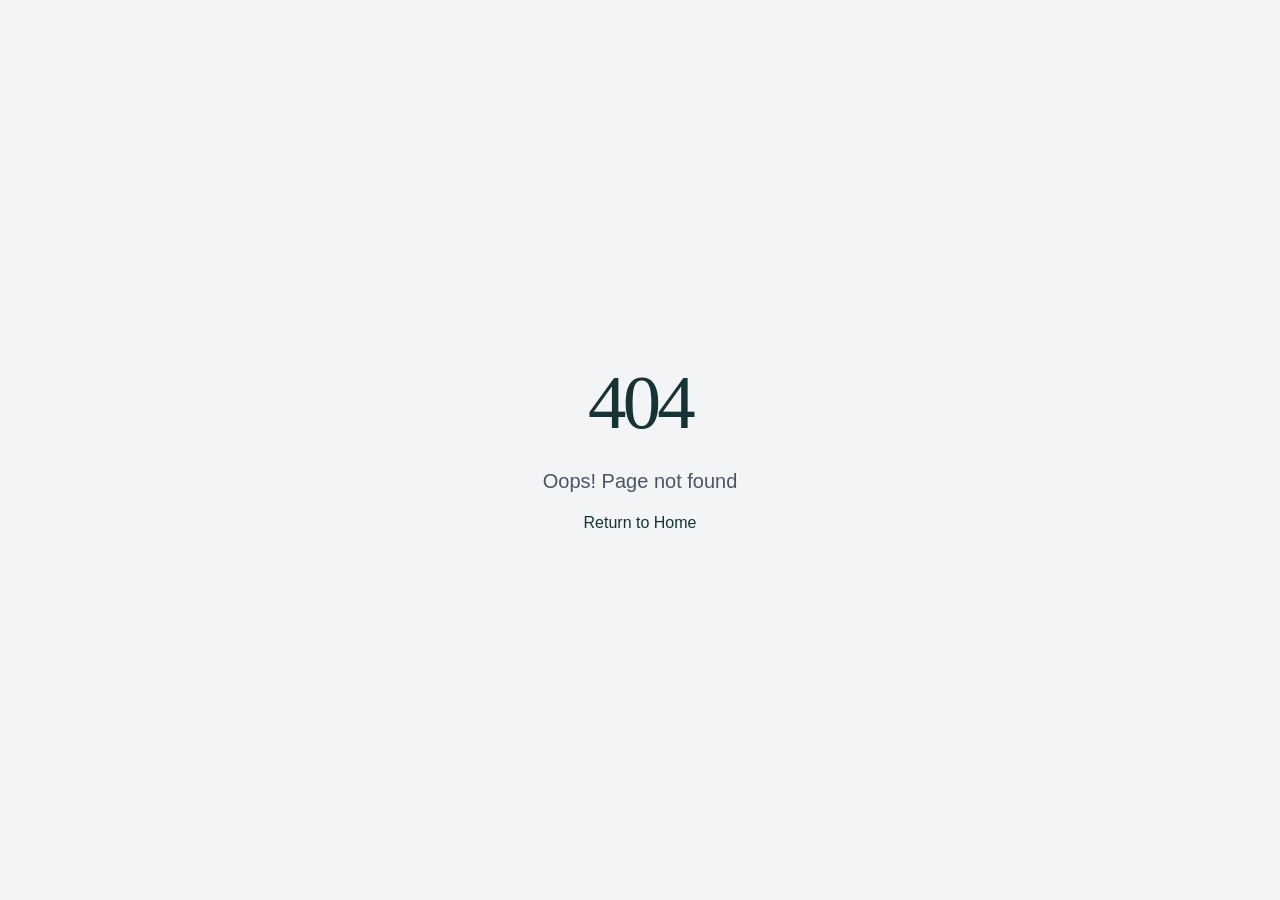
==== commit 8e50755d: "Add files via upload" ====
--- a/index.html
+++ b/index.html
@@ -1,3685 +1,278 @@
 <!DOCTYPE html>
-<html lang="es" data-theme="light">
-<head>
-<meta charset="UTF-8">
-<meta name="viewport" content="width=device-width, initial-scale=1.0">
-<title>Dashboard LevelGas</title>
-<meta name="description" content="Consulta el nivel, consumo, autonomía y estado de tu equipo LevelGas.">
-<meta name="robots" content="noindex,nofollow,noarchive">
-<meta name="application-name" content="LevelGas">
-<meta name="apple-mobile-web-app-title" content="LevelGas">
-<meta name="theme-color" content="#6366f1">
-<link rel="manifest" href="./manifest.json">
-<link rel="icon" type="image/png" sizes="192x192" href="./assets/favicon-192.png">
-<link rel="apple-touch-icon" sizes="180x180" href="./assets/favicon-180.png">
-<link href="https://fonts.googleapis.com/css2?family=Inter:wght@300;400;600;700&family=Cormorant+Garamond:ital,wght@1,600&display=swap" rel="stylesheet">
-<!-- PARCHE [m]: dependencias de CDN ancladas a versión fija + SRI (sha384).
-     Antes: chart.js y supabase-js sin versión (última que publique el registro),
-     ninguno con integrity. Hashes verificados 2026-08-10 / re-verificados 2026-08-22. -->
-<script src="https://cdn.jsdelivr.net/npm/chart.js@4.5.1/dist/chart.umd.min.js"
-        integrity="sha384-jb8JQMbMoBUzgWatfe6COACi2ljcDdZQ2OxczGA3bGNeWe+6DChMTBJemed7ZnvJ"
-        crossorigin="anonymous" referrerpolicy="no-referrer"></script>
-<script src="https://cdn.jsdelivr.net/npm/@supabase/supabase-js@2.112.2/dist/umd/supabase.js"
-        integrity="sha384-OUpie84zd1LdwNlK9uJJQRwab0BLqo3eKYKFh7hSVL58FSk7wPp2l0kfUMIIoaQd"
-        crossorigin="anonymous" referrerpolicy="no-referrer"></script>
-<link rel="stylesheet" href="https://cdnjs.cloudflare.com/ajax/libs/font-awesome/6.4.0/css/all.min.css"
-      integrity="sha384-iw3OoTErCYJJB9mCa8LNS2hbsQ7M3C0EpIsO/H5+EGAkPGc6rk+V8i04oW/K5xq0"
-      crossorigin="anonymous" referrerpolicy="no-referrer">
-<script src="https://cdn.sheetjs.com/xlsx-0.20.0/package/dist/xlsx.full.min.js"
-        integrity="sha384-7hwyYzxURfZMLwHgvEKrYEmM5tX+1DVWK5iDR4R69bOQeY90Q8B8n9Cobuyqybhw"
-        crossorigin="anonymous" referrerpolicy="no-referrer"></script>
-<script src="https://cdnjs.cloudflare.com/ajax/libs/jspdf/2.5.1/jspdf.umd.min.js"
-        integrity="sha384-JcnsjUPPylna1s1fvi1u12X5qjY5OL56iySh75FdtrwhO/SWXgMjoVqcKyIIWOLk"
-        crossorigin="anonymous" referrerpolicy="no-referrer"></script>
-<script src="https://cdnjs.cloudflare.com/ajax/libs/qrcodejs/1.0.0/qrcode.min.js"
-        integrity="sha384-3zSEDfvllQohrq0PHL1fOXJuC/jSOO34H46t6UQfobFOmxE5BpjjaIJY5F2/bMnU"
-        crossorigin="anonymous" referrerpolicy="no-referrer"></script><style>
-/* ─── TOKENS ─── */
-:root{
-  --bg:#0f172a; --bg2:#1e293b; --bg3:#273549;
-  --card:#1e293b; --card2:#253347;
-  --border:#334155; --border2:#3d5068;
-  --text:#f1f5f9; --muted:#94a3b8; --muted2:#64748b;
-  --primary:#6366f1; --primary-dim:rgba(99,102,241,.15);
-  --green:#10b981; --green-dim:rgba(16,185,129,.15);
-  --orange:#f59e0b; --orange-dim:rgba(245,158,11,.15);
-  --red:#ef4444; --red-dim:rgba(239,68,68,.14);
-  --blue:#3b82f6; --blue-dim:rgba(59,130,246,.15);
-  --radius:14px; --radius-sm:9px;
-  --shadow:0 4px 24px rgba(0,0,0,.35);
-}
-[data-theme="light"]{
-  --bg:#f1f5f9; --bg2:#e8edf5; --bg3:#dde4ef;
-  --card:#ffffff; --card2:#f8fafc;
-  --border:#d1d9e6; --border2:#b8c4d6;
-  --text:#1e293b; --muted:#64748b; --muted2:#94a3b8;
-  --shadow:0 4px 20px rgba(0,0,0,.09);
-}
-*{box-sizing:border-box;margin:0;padding:0}
-body{font-family:'Inter',sans-serif;background:var(--bg);color:var(--text);min-height:100vh;transition:background .25s,color .25s}
-a{color:var(--blue);text-decoration:none}
-a:hover{text-decoration:underline}
-/* ─── SCROLLBAR ─── */
-::-webkit-scrollbar{width:5px;height:5px}
-::-webkit-scrollbar-track{background:var(--bg)}
-::-webkit-scrollbar-thumb{background:var(--border2);border-radius:4px}
-/* ─── HEADER ─── */
-header{
-  display:flex;align-items:center;justify-content:space-between;
-  padding:0 22px;height:80px;
-  background:var(--bg);border-bottom:1px solid var(--border);
-  position:sticky;top:0;z-index:200;gap:12px;
-  box-shadow:0 2px 8px rgba(0,0,0,.12);
-}
-.hd-left{display:flex;align-items:center;gap:10px}
-.logo-img{height:80px;width:auto;display:block}
-.app-name{font-size:15px;font-weight:700;letter-spacing:-.2px}
-.hd-center{display:flex;align-items:center;gap:14px;margin:0 auto;flex-wrap:wrap}
-.hd-right{display:flex;align-items:center;gap:10px;flex-wrap:wrap}
-/* heartbeat */
-.hb-wrap{display:flex;align-items:center;gap:5px;font-size:10px;color:var(--muted)}
-.hb-dot{width:8px;height:8px;border-radius:50%;background:var(--muted2);flex-shrink:0;transition:background .3s}
-.hb-dot.online{background:var(--green);animation:pulse 2s ease-in-out infinite}
-.hb-dot.warning{background:var(--orange)}
-.hb-dot.offline{background:var(--red)}
-@keyframes pulse{0%,100%{opacity:1;transform:scale(1)}50%{opacity:.45;transform:scale(.75)}}
-/* battery strip */
-.bat-hd{display:flex;align-items:center;gap:5px}
-/* ── Ícono batería estilo smartphone ── */
-.bat-svg{flex-shrink:0}
-.bat-svg .bat-body{fill:none;stroke:var(--muted2);stroke-width:1.4;rx:3}
-.bat-svg .bat-nub{fill:var(--muted2)}
-.bat-svg .bat-fill{transition:width .6s,fill .4s}
-#bat-text{font-size:11px;font-weight:600;color:var(--muted);min-width:72px;letter-spacing:-.2px}
-.bat-low-badge{display:none;align-items:center;gap:3px;font-size:9px;font-weight:700;color:var(--red);background:var(--red-dim);padding:2px 6px;border-radius:8px}
-.bat-low-badge.on{display:flex}
-.bat-crit-badge{display:none;align-items:center;gap:3px;font-size:9px;font-weight:700;color:#fff;background:#f59e0b;padding:2px 7px;border-radius:8px;animation:bat-pulse 1.1s infinite}
-.bat-crit-badge.on{display:flex}
-@keyframes bat-pulse{0%,100%{opacity:1}50%{opacity:.55}}
-#plan-badge{font-size:10px;font-weight:700;background:var(--primary);color:#fff;padding:3px 10px;border-radius:16px;white-space:nowrap}
-.expiry-pill{display:none;font-size:9px;font-weight:700;color:var(--orange);background:var(--orange-dim);padding:2px 7px;border-radius:8px}
-.expiry-pill.on{display:block}
-.btn-hd{background:none;border:none;cursor:pointer;color:var(--muted);font-size:16px;width:30px;height:30px;border-radius:7px;display:flex;align-items:center;justify-content:center;transition:background .15s}
-.btn-hd:hover{background:var(--bg3);color:var(--text)}
-.btn-install{display:none;align-items:center;gap:4px;background:var(--primary);color:#fff;border:none;border-radius:7px;padding:5px 10px;font-size:10px;font-weight:700;cursor:pointer;transition:opacity .2s}
-.btn-install:hover{opacity:.85}
-/* ─── MODAL SETTINGS ─── */
-.modal-ov{display:none;position:fixed;inset:0;background:rgba(0,0,0,.6);align-items:center;justify-content:center;z-index:500}
-.modal-ov.open{display:flex}
-.modal-box{background:var(--card);border:1px solid var(--border);border-radius:var(--radius);padding:24px;width:92%;max-width:400px;box-shadow:var(--shadow)}
-.modal-box h3{font-size:14px;font-weight:700;margin-bottom:16px;display:flex;align-items:center;gap:7px}
-.inp-row{display:grid;grid-template-columns:1fr 1fr;gap:10px;margin-bottom:10px}
-.inp-grp label{font-size:10px;font-weight:700;color:var(--muted);text-transform:uppercase;letter-spacing:.4px;display:block;margin-bottom:4px}
-.inp-grp input{width:100%;padding:8px 10px;border:1px solid var(--border);border-radius:var(--radius-sm);background:var(--bg2);color:var(--text);font-size:13px;font-family:inherit;transition:border-color .2s}
-.inp-grp input:focus{outline:none;border-color:var(--primary)}
-.inp-grp input::placeholder{color:var(--muted2)}
-.btn-modal{width:100%;padding:9px;border:none;border-radius:var(--radius-sm);font-size:13px;font-weight:700;cursor:pointer;margin-bottom:7px;transition:opacity .2s;display:flex;align-items:center;justify-content:center;gap:6px}
-.btn-modal:hover{opacity:.85}
-.btn-modal.primary{background:var(--primary);color:#fff}
-.btn-modal.green{background:var(--green);color:#fff}
-.reconnect-box{text-align:center;max-width:360px}
-.reconnect-logo{width:150px;max-width:70%;height:auto;margin:0 auto 12px;display:block}
-.reconnect-title{font-size:18px;font-weight:800;color:var(--primary);margin:4px 0 2px}
-.reconnect-slogan{font-family:'Cormorant Garamond',serif;font-style:italic;font-weight:600;font-size:15px;color:var(--muted);margin:0 0 14px}
-.reconnect-text{font-size:12px;line-height:1.45;color:var(--text);margin:0 0 16px}
-.reconnect-btn{font-size:14px;padding:11px 14px}
-.email-row-m{display:none;gap:7px;align-items:flex-end;margin-bottom:7px}
-.email-row-m.on{display:flex}
-.email-row-m .inp-grp{flex:1}
-.phone-row-m{display:none;gap:7px;align-items:flex-end;margin-bottom:7px}
-.phone-row-m.on{display:flex}
-.phone-row-m .inp-grp{flex:1}
-.btn-email-save{padding:8px 11px;background:var(--primary);color:#fff;border:none;border-radius:var(--radius-sm);font-size:12px;font-weight:700;cursor:pointer;white-space:nowrap;transition:opacity .2s}
-.btn-email-save:hover{opacity:.85}
-.modal-close{position:absolute;top:14px;right:16px;background:none;border:none;cursor:pointer;font-size:18px;color:var(--muted)}
-
-/* ─── MODAL ACCESO / RECONEXIÓN ─── */
-.modal-acceso{display:none;position:fixed;inset:0;background:rgba(0,0,0,.6);align-items:center;justify-content:center;z-index:500;padding:18px}
-.modal-acceso.open{display:flex}
-.modal-acceso-box{background:var(--card);border:1px solid var(--border);border-radius:var(--radius);padding:24px;width:92%;max-width:400px;box-shadow:var(--shadow);text-align:center}
-.modal-acceso-box .inp-grp{text-align:left;margin-bottom:10px}
-/* modal contacto plan */
-.modal-contact-ov{display:none;position:fixed;inset:0;background:rgba(0,0,0,.6);align-items:center;justify-content:center;z-index:600;padding:18px}
-.modal-contact-ov.open{display:flex}
-.modal-contact-box{background:var(--card);border:1px solid var(--border);border-radius:var(--radius);padding:28px 24px;width:92%;max-width:420px;box-shadow:var(--shadow)}
-.modal-contact-box h3{font-size:15px;font-weight:700;margin:0 0 6px;color:var(--text)}
-.modal-contact-box p{font-size:12px;color:var(--muted);margin:0 0 18px;line-height:1.5}
-.modal-contact-box .inp-grp{margin-bottom:12px}
-.modal-contact-box .inp-grp label{font-size:11px;font-weight:600;color:var(--muted);display:block;margin-bottom:4px}
-.modal-contact-box .inp-grp input{width:100%;padding:9px 12px;border:1px solid var(--border);border-radius:8px;background:var(--bg2);color:var(--text);font-size:13px;font-family:inherit}
-.modal-contact-box .inp-grp input:focus{outline:none;border-color:var(--primary)}
-.modal-contact-actions{display:flex;gap:10px;margin-top:18px}
-.modal-contact-actions button{flex:1;padding:10px;border-radius:8px;font-size:13px;font-weight:600;cursor:pointer;font-family:inherit;border:1.5px solid var(--border);background:var(--bg2);color:var(--text)}
-.modal-contact-actions button.primary{background:var(--primary);color:#fff;border-color:var(--primary)}
-#btn-reconectar-acceso,#access-submit{width:100%;padding:11px 14px;border:none;border-radius:var(--radius-sm);font-size:14px;font-weight:700;cursor:pointer;margin-bottom:7px;transition:opacity .2s;display:flex;align-items:center;justify-content:center;gap:6px;background:var(--primary);color:#fff;font-family:inherit}
-#btn-reconectar-acceso:hover,#access-submit:hover{opacity:.85}
-
-/* ─── SELECTOR DE CILINDRO ─── */
-.cyl-grid{display:grid;grid-template-columns:repeat(4,1fr);gap:10px;margin-bottom:14px}
-.cyl-card{background:var(--bg2);border:2px solid var(--border);border-radius:14px;padding:12px 6px 10px;text-align:center;cursor:pointer;transition:all .2s;display:flex;flex-direction:column;align-items:center;gap:4px}
-.cyl-card:hover{border-color:var(--primary);background:var(--primary-dim);transform:translateY(-2px);box-shadow:0 4px 14px rgba(99,102,241,.22)}
-.cyl-card.selected{border-color:var(--primary);background:var(--primary-dim)}
-.cyl-icon{display:flex;align-items:flex-end;justify-content:center;height:150px;width:100%}
-.cyl-icon img{max-height:148px;width:auto;object-fit:contain;max-width:78px;filter:drop-shadow(0 3px 6px rgba(0,0,0,.22))}
-.cyl-icon svg{filter:drop-shadow(0 3px 6px rgba(0,0,0,.25));overflow:visible}
-.bruto-formula{background:var(--bg2);border:1px solid var(--border);border-radius:10px;padding:10px 8px;margin-bottom:13px;display:flex;justify-content:space-between;align-items:center;gap:3px}
-.formula-op{font-size:22px;font-weight:200;color:var(--muted);flex-shrink:0;line-height:1}
-.formula-result{background:var(--primary-dim);border:1px solid var(--primary);border-radius:8px;padding:5px 10px;display:flex;flex-direction:column;align-items:center;gap:2px}
-.formula-result span{font-size:9px;color:var(--primary);text-transform:uppercase;letter-spacing:.4px}
-.formula-result strong{font-size:14px;font-weight:700;color:var(--primary)}
-.warn-box{display:none;background:var(--red-dim);border:1px solid var(--red);border-radius:8px;padding:10px 12px;margin-bottom:10px;font-size:11px;color:var(--red);line-height:1.5}
-.cambio-question{background:#f8f9fa;border:1px solid var(--border);border-radius:10px;padding:12px 14px;margin:12px 0 10px}
-.cambio-question p{font-size:12px;font-weight:600;color:var(--txt);margin:0 0 9px}
-.cambio-btns{display:flex;gap:8px}
-.cambio-btn{flex:1;padding:9px 6px;border:2px solid var(--border);border-radius:9px;background:var(--bg);cursor:pointer;font-size:12px;font-weight:600;color:var(--muted);transition:all .18s;display:flex;align-items:center;justify-content:center;gap:5px}
-.cambio-btn:hover{border-color:var(--primary);color:var(--primary)}
-.cambio-btn.sel-si{border-color:#10b981;background:#d1fae5;color:#065f46}
-.cambio-btn.sel-no{border-color:var(--primary);background:#ede9fe;color:var(--primary)}
-.cambio-hint{font-size:10px;color:var(--orange);margin-top:7px;display:none;padding:5px 8px;background:#fff7ed;border-radius:6px;border:1px solid var(--orange)}
-.btn-modal:disabled{opacity:.4;cursor:not-allowed;pointer-events:none}
-/* ── Reboot banner ── */
-.reboot-banner{display:none;align-items:center;gap:10px;background:#fff7ed;border:1px solid var(--orange);border-radius:10px;padding:10px 14px;margin:0 0 12px;font-size:12px;color:#92400e}
-.reboot-banner i.fa-sync-alt{color:var(--orange);font-size:16px;flex-shrink:0}
-.reboot-banner span{flex:1;line-height:1.5}
-.reboot-banner .rb-close{background:none;border:none;cursor:pointer;color:#92400e;font-size:14px;padding:2px 4px;opacity:.7;flex-shrink:0}
-.reboot-banner .rb-close:hover{opacity:1}
-/* ── Plan inline dentro de dp-card Dispositivo ── */
-.dp-plan-inline{display:flex;align-items:center;gap:6px;margin-top:5px;flex-wrap:wrap}
-.dp-plan-inline .dp-plan-pill{font-size:11px;padding:2px 9px;margin-bottom:0}
-.dp-plan-inline .dp-expires{font-size:9px;margin:0}
-/* ── Card Dispositivo rediseñado ── */
-.dp-device-card{display:flex;flex-direction:column;justify-content:space-between}
-.dp-top-row{display:flex;align-items:center;justify-content:space-between;margin-bottom:6px}
-.dp-top-row .dp-label{margin-bottom:0}
-.dp-top-row .dp-plan-pill{font-size:11px;padding:2px 10px;margin-bottom:0}
-.dp-bottom-row{display:flex;align-items:center;justify-content:space-between;margin-top:6px;flex-wrap:wrap;gap:4px}
-.dp-bottom-row .dp-expires{font-size:9px;color:var(--muted);text-align:right}
-/* ── Panel de calibración (reemplaza card Plan actual) ── */
-.cal-panel{min-height:82px}
-.cal-panel .dp-label{margin-bottom:7px}
-.cal-row{display:flex;justify-content:space-between;align-items:center;padding:3px 0;border-bottom:1px solid var(--border2)}
-.cal-row:last-of-type{border-bottom:none}
-.cal-lbl{font-size:10px;color:var(--muted)}
-.cal-val{font-size:12px;font-weight:700}
-.cal-val.std{color:var(--primary)}
-.cal-val.real{color:var(--green)}
-.cal-val.diff-ok{color:var(--green)}
-.cal-val.diff-warn{color:var(--red)}
-.cal-val.diff-high{color:var(--blue)}
-.cal-note{font-size:9px;color:var(--muted);margin-top:5px;padding:4px 7px;background:var(--bg2);border-radius:5px;line-height:1.4}
-.cal-no-data{font-size:10px;color:var(--muted);text-align:center;padding:6px 0;font-style:italic}
-.cal-date{font-size:9px;color:var(--muted);margin-top:4px;text-align:right}
-/* ── Estado de espera en panel de calibración ── */
-@keyframes pulse-wait{0%,100%{opacity:1}50%{opacity:.35}}
-.cal-val.waiting{color:var(--orange);font-size:10px;font-weight:700;animation:pulse-wait 1.2s infinite;letter-spacing:.2px}
-.cal-val.diff-pending{color:var(--muted);font-weight:400}
-.cyl-label{font-size:15px;font-weight:700;color:var(--text)}
-.cyl-sub{font-size:9px;color:var(--muted);line-height:1.3;text-align:center}
-.btn-adv-cfg{background:none;border:1px dashed var(--border2);border-radius:8px;width:100%;padding:8px;font-size:11px;color:var(--muted);cursor:pointer;display:flex;align-items:center;justify-content:center;gap:6px;transition:all .2s;font-family:inherit;margin-top:2px}
-.btn-adv-cfg:hover{border-color:var(--primary);color:var(--primary);background:var(--primary-dim)}
-.btn-back{background:none;border:none;cursor:pointer;color:var(--muted);font-size:11px;display:flex;align-items:center;gap:5px;padding:0 0 10px;margin-bottom:2px;font-family:inherit;transition:color .2s}
-.btn-back:hover{color:var(--primary)}
-.cyl-info-box{background:var(--bg2);border:1px solid var(--border);border-radius:10px;padding:12px 16px;margin-bottom:14px;display:flex;justify-content:space-around;align-items:center;gap:8px}
-.cyl-info-item{display:flex;flex-direction:column;align-items:center;gap:3px}
-.cyl-info-item span{font-size:9px;color:var(--muted);text-transform:uppercase;letter-spacing:.4px}
-.cyl-info-item strong{font-size:15px;font-weight:700;color:var(--text)}
-.cfg-step-title{font-size:12px;font-weight:700;color:var(--primary);margin-bottom:12px;display:flex;align-items:center;gap:6px}
-@media(max-width:380px){.cyl-grid{grid-template-columns:repeat(2,1fr)}}
-/* ─── iOS modal ─── */
-.ios-box{position:relative}
-.ios-box h3{font-size:14px;font-weight:700;margin-bottom:10px}
-.ios-box ol{padding-left:16px;display:flex;flex-direction:column;gap:8px}
-.ios-box li{font-size:12px;line-height:1.5}
-.ios-box .tag{display:inline-block;background:var(--bg3);padding:1px 5px;border-radius:4px;font-size:10px;font-weight:700}
-.share-ico{display:inline-block;width:18px;height:18px;background:#007AFF;border-radius:3px;text-align:center;line-height:18px;color:#fff;font-size:10px;vertical-align:middle;margin:0 2px}
-/* ─── MAIN GRID ─── */
-.dash{max-width:1200px;margin:0 auto;padding:18px 16px;display:grid;grid-template-columns:minmax(0,1fr) 360px;gap:18px;align-items:stretch}
-@media(max-width:960px){.dash{grid-template-columns:1fr}}
-/* columns */
-.l-col{display:flex;flex-direction:column;gap:14px}
-.l-col>.card:last-child{flex:1}
-/* r-col: grid de 3 filas */
-.r-col{
-  display:grid;
-  grid-template-rows:auto 1fr auto;
-  gap:14px;
-  position:sticky;top:98px;
-  align-self:stretch;
-}
-@media(max-width:960px){.r-col{position:static;grid-template-rows:auto auto auto}}
-#plans-card{display:flex;flex-direction:column;min-height:0}
-#plans-card .plans-row{flex:1;align-items:stretch;margin-bottom:0}
-#plans-card .plan-box{display:flex;flex-direction:column}
-#plans-card .pb-feats{flex:1}
-/* ─── CARD ─── */
-.card{background:var(--card);border:1px solid var(--border);border-radius:var(--radius);padding:18px;box-shadow:var(--shadow)}
-.c-title{font-size:11px;font-weight:700;color:var(--muted);text-transform:uppercase;letter-spacing:.6px;margin-bottom:14px;display:flex;align-items:center;gap:6px}
-.c-title span{margin-left:auto}
-/* ─── DEVICE + PLAN ROW ─── */
-.dp-row{display:grid;grid-template-columns:1fr 1fr;gap:14px}
-@media(max-width:600px){.dp-row{grid-template-columns:1fr}}
-.dp-card{background:var(--card);border:1px solid var(--border);border-radius:var(--radius);padding:14px 16px;box-shadow:var(--shadow)}
-.dp-label{font-size:10px;font-weight:700;color:var(--muted);text-transform:uppercase;letter-spacing:.5px;margin-bottom:6px}
-.dp-val{font-size:17px;font-weight:700;font-family:monospace;letter-spacing:.5px;margin-bottom:5px;word-break:break-all}
-.dp-status{display:flex;align-items:center;gap:5px;font-size:11px;color:var(--muted)}
-.dp-status .dot{width:7px;height:7px;border-radius:50%}
-.btn-replace-cyl{width:100%;background:linear-gradient(135deg,#10b981,#059669);color:#fff;border:none;border-radius:10px;padding:9px 12px;font-size:12px;font-weight:700;cursor:pointer;display:flex;align-items:center;justify-content:center;gap:7px;letter-spacing:.2px;transition:all .18s;box-shadow:0 2px 8px rgba(16,185,129,.28)}
-.btn-replace-cyl:hover{background:linear-gradient(135deg,#059669,#047857);transform:translateY(-1px);box-shadow:0 4px 14px rgba(16,185,129,.42)}
-.btn-replace-cyl:active{transform:translateY(0);box-shadow:none}
-.btn-replace-cyl i{font-size:13px}
-.dp-plan-pill{display:inline-block;font-size:13px;font-weight:700;padding:4px 14px;border-radius:20px;margin-bottom:5px;letter-spacing:.3px}
-.dp-plan-pill.free{background:#475569;color:#fff}
-.dp-plan-pill.hogar{background:var(--green);color:#fff;box-shadow:0 2px 10px rgba(16,185,129,.4)}
-.dp-plan-pill.empresa{background:var(--orange);color:#fff;box-shadow:0 2px 10px rgba(245,158,11,.4)}
-/* modal instrucción reset obligatorio */
-.modal-reset-ov{position:fixed;inset:0;background:rgba(15,23,42,.78);display:flex;align-items:center;justify-content:center;z-index:9999;padding:20px}
-.modal-reset-ov.hidden{display:none}
-.reset-card{background:#fff;border-radius:18px;padding:38px 32px;max-width:430px;width:100%;text-align:center;box-shadow:0 24px 64px rgba(0,0,0,.35)}
-.reset-icon{font-size:54px;margin-bottom:14px;animation:reset-pulse 1.6s ease-in-out infinite}
-@keyframes reset-pulse{0%,100%{transform:scale(1)}50%{transform:scale(1.12)}}
-.reset-title{font-size:21px;font-weight:700;color:#1e293b;margin-bottom:10px}
-.reset-msg{font-size:15px;color:#475569;line-height:1.6;margin-bottom:26px}
-.reset-msg strong{color:#1e293b;font-weight:700}
-.reset-step{display:inline-flex;align-items:center;gap:8px;background:#f1f5f9;border-radius:10px;padding:10px 18px;margin-bottom:24px;font-size:14px;color:#334155;font-weight:600}
-.btn-reset-confirm{background:var(--green);color:#fff;border:none;border-radius:12px;padding:14px 28px;font-size:16px;font-weight:700;cursor:pointer;width:100%;letter-spacing:.3px;transition:background .2s,transform .1s}
-.btn-reset-confirm:hover{background:#059669}
-.btn-reset-confirm:active{transform:scale(.97)}
-/* status card (top col derecha) */
-.sts-card{padding:12px 16px}
-.sts-row{display:flex;align-items:center;gap:12px}
-.sts-item{display:flex;align-items:center;gap:6px;font-size:11px;color:var(--muted);flex:1}
-.sts-gear{margin-left:auto;flex-shrink:0}
-.dp-expires{font-size:10px;color:var(--muted)}
-/* ─── METRIC CARDS ─── */
-.metrics-row{display:grid;grid-template-columns:repeat(4,1fr);gap:12px}
-@media(max-width:700px){.metrics-row{grid-template-columns:repeat(2,1fr)}}
-.mc{background:var(--card);border:1px solid var(--border);border-radius:var(--radius);padding:14px;display:flex;flex-direction:column;gap:9px;box-shadow:var(--shadow)}
-.mc-icon{width:34px;height:34px;border-radius:9px;display:flex;align-items:center;justify-content:center;font-size:16px;flex-shrink:0}
-.mc-icon.gas{background:var(--green-dim);color:var(--green)}
-.mc-icon.peso{background:var(--primary-dim);color:var(--primary)}
-.mc-icon.consumo{background:var(--orange-dim);color:var(--orange)}
-.mc-icon.dias{background:var(--blue-dim);color:var(--blue)}
-.mc-label{font-size:10px;font-weight:700;color:var(--muted);text-transform:uppercase;letter-spacing:.4px}
-.mc-val{font-size:26px;font-weight:700;line-height:1;letter-spacing:-.5px}
-.mc-val.gas{color:var(--green)}
-.mc-val.peso{color:var(--primary)}
-.mc-val.consumo{color:var(--orange)}
-.mc-val.dias{color:var(--blue)}
-.mc-sub{font-size:10px;color:var(--muted)}
-.mc-sub.ok{color:var(--green)}
-.mc-sub.warn{color:var(--orange)}
-.mc-sub.danger{color:var(--red)}
-/* ─── CHART CARD ─── */
-.chart-hdr{display:flex;align-items:center;gap:8px;margin-bottom:12px}
-.chart-hdr .c-title{margin-bottom:0;flex:1}
-.period-sel{background:var(--bg2);border:1px solid var(--border);border-radius:7px;color:var(--text);font-size:11px;font-weight:600;padding:4px 9px;cursor:pointer;transition:border-color .2s;font-family:inherit}
-.period-sel:focus{outline:none;border-color:var(--primary)}
-.alert-banner{display:none;align-items:center;gap:8px;padding:9px 12px;background:var(--red-dim);border:1px solid rgba(239,68,68,.3);border-radius:var(--radius-sm);font-size:12px;color:var(--red);margin-bottom:11px}
-.alert-banner.on{display:flex}
-.chart-scroll{overflow-x:auto;overflow-y:hidden;-webkit-overflow-scrolling:touch}
-.chart-inner{height:240px;position:relative;min-width:100%}
-.chart-inner canvas{height:100%!important}
-/* export row */
-.export-row{display:flex;flex-wrap:wrap;gap:7px;margin-top:13px;padding-top:12px;border-top:1px solid var(--border)}
-.btn-exp{display:flex;align-items:center;gap:5px;padding:7px 12px;border-radius:var(--radius-sm);border:1px solid var(--border);background:var(--bg2);color:var(--text);font-size:11px;font-weight:600;cursor:pointer;transition:all .2s;font-family:inherit;white-space:nowrap}
-.btn-exp:hover:not(:disabled){background:var(--primary);color:#fff;border-color:var(--primary)}
-.btn-exp:disabled{opacity:.3;cursor:not-allowed}
-.btn-exp i{font-size:12px}
-.btn-exp.csv i{color:#10b981}.btn-exp.xl i{color:#22c55e}.btn-exp.pdf i{color:#ef4444}.btn-exp.alm i{color:var(--orange)}
-.btn-exp:hover:not(:disabled) i{color:inherit}
-/* mini tabla 2 registros */
-.mini-records{margin-top:12px;padding-top:11px;border-top:1px solid var(--border)}
-.mini-rec-label{font-size:10px;font-weight:700;color:var(--muted);text-transform:uppercase;letter-spacing:.5px;margin-bottom:7px;display:flex;align-items:center;gap:5px}
-/* ─── RECORDS TABLE ─── */
-.records-table{width:100%;border-collapse:collapse}
-.records-table th{font-size:9px;font-weight:700;color:var(--muted);text-transform:uppercase;letter-spacing:.5px;padding:6px 10px;text-align:left;border-bottom:1px solid var(--border)}
-.records-table td{font-size:12px;padding:7px 10px;border-bottom:1px solid var(--border);color:var(--text)}
-.records-table tr:last-child td{border-bottom:none}
-.records-table tr:hover td{background:var(--bg3)}
-.rec-badge{display:inline-block;font-size:10px;font-weight:700;padding:2px 7px;border-radius:8px}
-.rec-badge.ok{background:var(--green-dim);color:var(--green)}
-.rec-badge.warn{background:var(--orange-dim);color:var(--orange)}
-.rec-badge.danger{background:var(--red-dim);color:var(--red)}
-/* ─── PLANS CARD (right col) ─── */
-.plans-row{display:grid;grid-template-columns:1fr 1fr;gap:11px;margin-bottom:5px}
-.plan-box{border:1.5px solid var(--border);border-radius:12px;padding:13px 11px}
-.plan-box.hogar{border-top:3px solid var(--green)}
-.plan-box.empresa{border-top:3px solid var(--orange)}
-.plan-box.active-hogar{border-color:var(--green);background:var(--green-dim)}
-.plan-box.active-empresa{border-color:var(--orange);background:var(--orange-dim)}
-.pb-name{font-size:13px;font-weight:700;margin-bottom:3px}
-.pb-name.hogar{color:var(--green)}
-.pb-name.empresa{color:var(--orange)}
-.pb-price{font-size:19px;font-weight:800;line-height:1.1;margin-bottom:8px}
-.pb-price span{font-size:10px;font-weight:400;color:var(--muted)}
-.pb-feats{list-style:none;display:flex;flex-direction:column;gap:4px;margin-bottom:10px}
-.pb-feats li{font-size:10px;color:var(--muted);display:flex;align-items:flex-start;gap:4px;line-height:1.4}
-.pb-feats li i{color:var(--green);font-size:8px;flex-shrink:0;margin-top:3px}
-.btn-plan{width:100%;padding:7px 4px;border-radius:var(--radius-sm);font-size:10px;font-weight:700;cursor:pointer;transition:opacity .2s;font-family:inherit;border:1.5px solid transparent}
-.btn-plan:hover{opacity:.85}
-.btn-plan.ctrt-h{background:var(--green);color:#fff}
-.btn-plan.ctrt-e{background:var(--orange);color:#fff}
-.btn-plan.sel-h{background:transparent;border-color:var(--green);color:var(--green)}
-.btn-plan.sel-e{background:transparent;border-color:var(--orange);color:var(--orange)}
-.btn-plan.upg-e{background:var(--orange);color:#fff}
-/* ─── ACTIONS CARD (right col) ─── */
-.actions-grid{display:grid;grid-template-columns:repeat(3,1fr);gap:9px}
-.act-btn{display:flex;flex-direction:column;align-items:center;justify-content:center;gap:6px;padding:12px 6px;border-radius:11px;border:1px solid var(--border);background:var(--bg2);color:var(--text);font-size:10px;font-weight:700;cursor:pointer;transition:all .2s;font-family:inherit}
-.act-btn:hover:not(:disabled){border-color:var(--primary);background:var(--primary-dim);color:var(--primary)}
-.act-btn:disabled{opacity:.3;cursor:not-allowed}
-.act-btn i{font-size:18px}
-.act-btn.csv i{color:var(--green)}.act-btn.xl i{color:#22c55e}.act-btn.pdf i{color:var(--red)}
-.act-btn.alm-bat i{color:var(--orange)}.act-btn.alm-gas i{color:var(--red)}
-.act-btn.qr i{color:var(--primary)}
-.act-btn.gas-call i{color:var(--green)}
-.gas-providers-list{display:grid;gap:8px;margin:12px 0}
-.gas-provider-btn{width:100%;display:flex;align-items:center;gap:10px;padding:10px 12px;border:1px solid var(--border);border-radius:10px;background:var(--bg2);color:var(--text);cursor:pointer;font-family:inherit;text-align:left;transition:all .18s}
-.gas-provider-btn:hover{border-color:var(--green);background:rgba(16,185,129,.10)}
-.gas-provider-ico{width:34px;height:34px;border-radius:50%;background:rgba(16,185,129,.14);color:var(--green);display:flex;align-items:center;justify-content:center;flex-shrink:0;font-size:15px}
-.gas-provider-info{flex:1;min-width:0}
-.gas-provider-name{font-size:13px;font-weight:800;white-space:nowrap;overflow:hidden;text-overflow:ellipsis}
-.gas-provider-phone{font-size:11px;color:var(--muted);font-weight:600;margin-top:1px}
-.gas-provider-del{background:none;border:none;color:var(--red);cursor:pointer;padding:6px;border-radius:8px;font-size:13px}
-.gas-provider-del:hover{background:var(--red-dim)}
-.gas-empty{font-size:12px;color:var(--muted);background:var(--bg2);border:1px dashed var(--border);border-radius:10px;padding:12px;text-align:center;margin:12px 0}
-.gas-form{border-top:1px solid var(--border);margin-top:14px;padding-top:14px;display:grid;gap:9px}
-.gas-form-row{display:grid;grid-template-columns:1fr 1fr;gap:8px}
-.gas-form input{width:100%;padding:9px 10px;border:1px solid var(--border);border-radius:8px;background:var(--bg2);color:var(--text);font-size:12px;font-family:inherit}
-.gas-form input:focus{outline:none;border-color:var(--primary)}
-.gas-form-actions{display:flex;gap:8px}
-@media(max-width:520px){.gas-form-row{grid-template-columns:1fr}.gas-form-actions{flex-direction:column}}
-/* Botón QR en header */
-.btn-qr-hdr{background:none;border:1.5px solid var(--border);border-radius:8px;color:var(--primary);padding:5px 9px;cursor:pointer;font-size:13px;display:flex;align-items:center;gap:5px;font-weight:700;transition:all .2s}
-.btn-qr-hdr:hover{background:var(--primary-dim);border-color:var(--primary)}
-.cyl-counter{display:flex;align-items:center;justify-content:space-between;
-  margin-top:10px;padding:10px 14px;border-radius:10px;
-  background:var(--primary-dim);border:1px solid rgba(99,102,241,.25)}
-.cyl-left{display:flex;align-items:center;gap:10px}
-.cyl-ico{font-size:20px;color:var(--primary);flex-shrink:0}
-.cyl-label{font-size:11px;font-weight:700;color:var(--muted);text-transform:uppercase;letter-spacing:.4px;line-height:1.3}
-.cyl-sub{font-size:10px;color:var(--muted2);margin-top:2px}
-.cyl-num{font-size:30px;font-weight:800;color:var(--primary);line-height:1;letter-spacing:-.5px}
-.act-btn:hover:not(:disabled) i{color:inherit}
-@keyframes pulse-alarm{0%,100%{box-shadow:0 0 0 0 rgba(239,68,68,.55)}60%{box-shadow:0 0 0 9px rgba(239,68,68,0)}}
-.act-btn.alarm-active{border-color:var(--red)!important;background:var(--red-dim)!important;animation:pulse-alarm 1.5s ease-in-out infinite;opacity:1!important}
-.act-btn.alarm-active i{color:var(--red)!important}
-/* ─── GAUGE CARD ─── */
-.mc-gauge{padding:14px 16px}
-.mc-gauge-row{display:flex;align-items:center;gap:0}
-.gauge-wrap{flex:1.3;display:flex;flex-direction:column;align-items:center}
-.gauge-rel{position:relative;width:100%;max-width:186px;margin:0 auto}
-.gauge-svg{width:100%;display:block;overflow:visible}
-.gauge-track{fill:none;stroke:var(--border2);stroke-width:13;stroke-linecap:round}
-#gauge-fill{fill:none;stroke:var(--green);stroke-width:13;stroke-linecap:round;
-  stroke-dasharray:0 251.33;transition:stroke-dasharray .8s,stroke .4s}
-.gauge-overlay{position:absolute;left:0;right:0;bottom:6%;text-align:center}
-.gauge-pct-val{font-size:24px;font-weight:700;letter-spacing:-.5px;line-height:1;color:var(--green);transition:color .4s}
-.gauge-status{font-size:10px;color:var(--muted);margin-top:3px}
-.gauge-lbl{font-size:9px;font-weight:700;color:var(--muted);text-transform:uppercase;
-  letter-spacing:.4px;margin-top:5px;text-align:center}
-.gauge-div{width:1px;min-height:80px;background:var(--border);margin:0 14px;flex-shrink:0;align-self:stretch}
-.gauge-digital{flex:1;display:flex;flex-direction:column;align-items:center;
-  justify-content:center;gap:5px;text-align:center}
-.digital-num{font-size:42px;font-weight:700;letter-spacing:-.5px;line-height:1;color:var(--primary)}
-.digital-num small{font-size:17px;font-weight:600;margin-left:3px;color:var(--muted)}
-/* ─── HEADER CENTER ─── */
-.hd-dev-block{display:flex;flex-direction:column;gap:2px;min-width:0}
-.hd-dev-lbl{font-size:9px;font-weight:700;color:#64748b;text-transform:uppercase;letter-spacing:.5px}
-.hd-dev-mac{font-size:12px;font-weight:700;font-family:monospace;color:#f1f5f9;letter-spacing:.3px;white-space:nowrap;overflow:hidden;text-overflow:ellipsis}
-.hd-dev-st{display:flex;align-items:center;gap:4px;font-size:10px;color:#94a3b8}
-.hd-dev-st .dot{width:6px;height:6px;border-radius:50%;flex-shrink:0;background:#475569}
-.hd-sep{width:1px;height:32px;background:#334155;flex-shrink:0}
-.hd-plan-pill-sm{display:inline-block;font-size:11px;font-weight:700;padding:2px 10px;border-radius:12px;letter-spacing:.2px}
-.hd-plan-pill-sm.free{background:#475569;color:#fff}
-.hd-plan-pill-sm.hogar{background:var(--green);color:#fff;box-shadow:0 1px 8px rgba(16,185,129,.4)}
-.hd-plan-pill-sm.empresa{background:var(--orange);color:#fff;box-shadow:0 1px 8px rgba(245,158,11,.4)}
-.hd-plan-sub-sm{font-size:9px;color:#64748b;margin-top:1px}
-@media(max-width:700px){.hd-center{display:none!important}}
-/* ─── STATUS CARD ─── */
-.rc-status-card{display:flex;flex-direction:column;gap:8px}
-.rc-status-card .dp-label{display:flex;align-items:center;margin-bottom:0}
-.rc-hb-row{display:flex;align-items:center;gap:8px;padding:6px 0;border-bottom:1px solid var(--border)}
-.rc-hb-txt{font-size:13px;font-weight:700;color:var(--text);flex:1}
-.rc-bat-row{display:flex;align-items:center;gap:10px;padding:5px 0}
-.rc-bat-text{font-size:12px;font-weight:600;min-width:80px;text-align:right}
-.rc-btn{width:26px;height:26px;font-size:14px}
-/* ─── RESPONSIVE ─── */
-@media(max-width:480px){
-  header{padding:0 12px}.app-name{display:none}
-  .mc-val{font-size:22px}.pb-price{font-size:15px}
-  .actions-grid{grid-template-columns:repeat(2,1fr)}
-}
-/* ── EDITOR CONTADOR CILINDROS ── */
-</style>
-</head>
-<body>
-<!-- ═══ HEADER ═══ -->
-<header>
-  <div class="hd-left">
-    <a href="/" aria-label="Volver al sitio principal de LevelGas"><img src="./assets/logo-header.png" alt="LevelGas" class="logo-img" onerror="this.style.display='none'"></a>
-  </div>
-  <div class="hd-right">
-    <div id="bat-crit-badge" class="bat-crit-badge"><i class="fas fa-battery-quarter"></i> Batería crítica</div>
-    <div id="bat-low-badge" class="bat-low-badge"><i class="fas fa-exclamation-triangle"></i> Batería baja</div>
-    <span id="expiry-warn" class="expiry-pill"></span>
-    <span id="plan-badge" style="display:none"></span>
-    <button class="btn-qr-hdr" onclick="resetClaveAcceso()" title="Reset de clave"><i class="fas fa-key"></i> Reset de clave</button>
-    <!-- PARCHE [seguridad 2026-08-22]: entrega al cliente. Borra clave Y correo para que
-         el nuevo dueño esté obligado a poner el suyo. Para el final del proceso de fábrica. -->
-    <button class="btn-qr-hdr" onclick="prepararParaCliente()" title="Borra clave y correo para entregar la báscula a su dueño"><i class="fas fa-box-open"></i> Preparar para el cliente</button>
-    <button class="btn-qr-hdr" onclick="downloadQR()" title="Descargar QR del dispositivo"><i class="fas fa-qrcode"></i> QR</button>
-    <button id="btn-install" class="btn-install" onclick="installPWA()"><i class="fas fa-download"></i><span>Instalar</span></button>
-  </div>
-</header>
-<!-- ─── MODAL ACCESO / RECONEXIÓN ─── -->
-<div id="modal-acceso" class="modal-acceso" style="display:none">
-  <div class="modal-acceso-box">
-    <img src="./assets/logo-access.png" alt="LevelGas" style="width:150px;max-width:70%;margin-bottom:12px">
-    <p style="font-family:'Cormorant Garamond',serif;font-style:italic;font-weight:600;font-size:1.1rem;margin-bottom:18px">
-      ✦ nunca te quedarás sin gas ✦
-    </p>
-    <p id="access-msg" style="display:none;margin-bottom:20px;color:#555;font-size:0.95rem"></p>
-    <!-- @section: device-access -->
-    <div id="device-input-wrap" class="inp-grp" style="text-align:left;margin-bottom:10px;display:none">
-      <label for="device-input">Identificador del equipo (MAC)</label>
-      <input id="device-input" type="text" autocomplete="off" inputmode="text" placeholder="Ej: 38:44:BE:8B:A3:00">
-    </div>
-    <div class="inp-grp" style="text-align:left;margin-bottom:10px">
-      <label id="access-label" for="access-input">Clave de acceso</label>
-      <input id="access-input" type="password" autocomplete="current-password" placeholder="Ingresa tu clave">
-    </div>
-    <div id="access-confirm-wrap" class="inp-grp" style="text-align:left;margin-bottom:10px;display:none">
-      <label for="access-confirm">Repetir clave nueva</label>
-      <input id="access-confirm" type="password" autocomplete="new-password" placeholder="Repite la clave nueva">
-    </div>
-    <!-- PARCHE [seguridad 2026-08-22]: correo de recuperación, obligatorio al crear la clave -->
-    <div id="access-email-wrap" class="inp-grp" style="text-align:left;margin-bottom:10px;display:none">
-      <label for="access-email">Correo de recuperación</label>
-      <input id="access-email" type="email" autocomplete="email" inputmode="email" placeholder="tucorreo@ejemplo.cl">
-      <p style="font-size:11px;color:var(--muted);margin:6px 2px 0;line-height:1.5">
-        Es el único modo de recuperar el acceso si olvidas la clave.
-        Usa un correo tuyo al que entres habitualmente.
-      </p>
-    </div>
-    <button id="btn-reconectar-acceso" onclick="_reconectarSesion()" style="display:none"><i class="fas fa-wifi"></i> Volver a conectarme</button>
-    <button id="access-submit" class="btn-modal primary reconnect-btn" onclick="procesarIngresoClave()">
-      <i class="fas fa-lock-open"></i> Entrar
-    </button>
-    <!-- PARCHE [seguridad 2026-08-22]: enlace de recuperación, visible solo en modo "verificar" -->
-    <button id="access-forgot" onclick="abrirRecuperacion()"
-            style="display:none;background:none;border:0;color:var(--primary);font-size:13px;
-                   text-decoration:underline;cursor:pointer;margin-top:14px;padding:4px">
-      ¿Olvidaste tu clave?
-    </button>
-  </div>
-</div>
-<!-- ─── MODAL RECUPERACIÓN DE CLAVE (PARCHE seguridad 2026-08-22) ─── -->
-<div id="modal-recuperar" class="modal-acceso" style="display:none">
-  <div class="modal-acceso-box">
-    <h3 style="margin:0 0 6px;color:var(--primary)"><i class="fas fa-envelope-open-text"></i> Recuperar acceso</h3>
-    <p id="rec-msg" style="margin:0 0 18px;color:#555;font-size:0.92rem;line-height:1.55">
-      Te enviaremos un código de 6 dígitos al correo de recuperación de esta báscula.
-    </p>
-    <div id="rec-paso-1">
-      <button id="rec-enviar" class="btn-modal primary" onclick="solicitarCodigoRecuperacion()">
-        <i class="fas fa-paper-plane"></i> Enviarme el código
-      </button>
-    </div>
-    <div id="rec-paso-2" style="display:none">
-      <div class="inp-grp" style="text-align:left;margin-bottom:10px">
-        <label for="rec-codigo">Código de 6 dígitos</label>
-        <input id="rec-codigo" type="text" inputmode="numeric" maxlength="6" autocomplete="one-time-code" placeholder="000000">
-      </div>
-      <div class="inp-grp" style="text-align:left;margin-bottom:10px">
-        <label for="rec-nueva">Clave nueva</label>
-        <input id="rec-nueva" type="password" autocomplete="new-password" placeholder="Mínimo 4 caracteres">
-      </div>
-      <div class="inp-grp" style="text-align:left;margin-bottom:10px">
-        <label for="rec-nueva2">Repetir clave nueva</label>
-        <input id="rec-nueva2" type="password" autocomplete="new-password" placeholder="Repite la clave nueva">
-      </div>
-      <button id="rec-confirmar" class="btn-modal primary" onclick="confirmarCodigoRecuperacion()">
-        <i class="fas fa-check"></i> Cambiar la clave
-      </button>
-    </div>
-    <button onclick="cerrarRecuperacion()"
-            style="background:none;border:0;color:var(--muted);font-size:13px;text-decoration:underline;
-                   cursor:pointer;margin-top:14px;padding:4px">
-      Volver
-    </button>
-  </div>
-</div>
-<!-- ─── MODAL CONFIG ─── -->
-<div id="modal-settings" class="modal-ov" onclick="closeModalOv(event,'modal-settings')">
-  <div class="modal-box" style="position:relative;max-width:470px;width:96%">
-    <button class="modal-close" onclick="document.getElementById('modal-settings').classList.remove('open')">✕</button>
-    <h3><i class="fas fa-cog" style="color:var(--primary)"></i> Configuración del cilindro</h3>
-    <input type="hidden" id="empty-weight">
-    <input type="hidden" id="full-weight">
-    <!-- ── PASO 1: Selector visual de tipo de cilindro ── -->
-    <div id="cfg-step-1">
-      <p style="font-size:11px;color:var(--muted);margin-bottom:14px">Selecciona el modelo de tu cilindro de gas:</p>
-      <div class="cyl-grid">
-        <!-- 5K -->
-        <div class="cyl-card" onclick="selectCylinder(5,'5K')">
-          <div class="cyl-icon">
-            <img src="./assets/cylinder-5k.png" alt="Cilindro 5 kg" loading="lazy">
-          </div>
-          <div class="cyl-label">5K</div>
-          <div class="cyl-sub">Doméstico<br>pequeño</div>
-        </div>
-        <!-- 11K -->
-        <div class="cyl-card" onclick="selectCylinder(11,'11K')">
-          <div class="cyl-icon">
-            <img src="./assets/cylinder-11k.png" alt="Cilindro 11 kg" loading="lazy">
-          </div>
-          <div class="cyl-label">11K</div>
-          <div class="cyl-sub">Doméstico<br>mediano</div>
-        </div>
-        <!-- 15K -->
-        <div class="cyl-card" onclick="selectCylinder(15,'15K')">
-          <div class="cyl-icon">
-            <img src="./assets/cylinder-15k.png" alt="Cilindro 15 kg" loading="lazy">
-          </div>
-          <div class="cyl-label">15K</div>
-          <div class="cyl-sub">Doméstico<br>estándar</div>
-        </div>
-        <!-- 45K -->
-        <div class="cyl-card" onclick="selectCylinder(45,'45K')">
-          <div class="cyl-icon">
-            <img src="./assets/cylinder-45k.png" alt="Cilindro 45 kg" loading="lazy">
-          </div>
-          <div class="cyl-label">45K</div>
-          <div class="cyl-sub">Doméstico<br>grande</div>
-        </div>
-      </div>
-      <button class="btn-adv-cfg" onclick="showAdvancedConfig()">
-        <i class="fas fa-sliders-h"></i> Configuración avanzada (cilindro personalizado)
-      </button>
-    </div>
-    <!-- ── PASO 2 ── -->
-    <div id="cfg-step-2" style="display:none">
-      <button class="btn-back" onclick="backToStep1()"><i class="fas fa-arrow-left"></i> Volver</button>
-      <div class="cfg-step-title"><i class="fas fa-check-circle"></i><span id="cfg-sel-title">Cilindro 11K seleccionado</span></div>
-      <div class="bruto-formula">
-        <div class="cyl-info-item">
-          <span>Gas neto</span>
-          <strong id="cfg-gas-net" style="color:var(--green)">11 kg</strong>
-        </div>
-        <span class="formula-op">+</span>
-        <div class="cyl-info-item">
-          <span>Tara (vacío)</span>
-          <strong id="cfg-tara-prev" style="color:var(--blue)">? kg</strong>
-        </div>
-        <span class="formula-op">=</span>
-        <div class="formula-result">
-          <span>Peso bruto esperado</span>
-          <strong id="cfg-full-disp">? kg</strong>
-        </div>
-      </div>
-      <div class="inp-grp" style="margin-bottom:12px">
-        <label>Peso del cilindro vacío / Tara (kg)</label>
-        <div style="font-size:10px;color:var(--orange);margin-bottom:5px;display:flex;align-items:center;gap:4px">
-          <i class="fas fa-info-circle"></i> Ver número grabado en el fondo o costado del cilindro
-        </div>
-        <input type="number" id="empty-weight-step2" step="0.1" placeholder="Ej: 13.0" oninput="updateBrutoPreview()">
-      </div>
-      <div id="cfg-weight-warn" class="warn-box"></div>
-      <div class="cambio-question">
-        <p><i class="fas fa-question-circle" style="color:var(--orange)"></i> ¿Estás realizando un cambio de cilindro?</p>
-        <div class="cambio-btns">
-          <button id="btn-cambio-si" class="cambio-btn" onclick="setCambio(true,'step2')">
-            <i class="fas fa-check-circle"></i> Sí, cambié el cilindro
-          </button>
-          <button id="btn-cambio-no" class="cambio-btn" onclick="setCambio(false,'step2')">
-            <i class="fas fa-times-circle"></i> No, solo actualizo
-          </button>
-        </div>
-        <div id="cambio-hint" class="cambio-hint">
-          <i class="fas fa-exclamation-triangle"></i> Registrar un cambio de cilindro <strong>reiniciará el gráfico diario</strong>
-        </div>
-      </div>
-      <button id="btn-save-cfg" class="btn-modal primary" onclick="saveConfig()" disabled>
-        <i class="fas fa-save"></i> Guardar configuración
-      </button>
-    </div>
-    <!-- ── CONFIGURACIÓN AVANZADA ── -->
-    <div id="cfg-step-adv" style="display:none">
-      <button class="btn-back" onclick="backToStep1()"><i class="fas fa-arrow-left"></i> Volver</button>
-      <div class="cfg-step-title">
-        <i class="fas fa-sliders-h"></i> Configuración manual
-      </div>
-      <div class="inp-row">
-        <div class="inp-grp">
-          <label>Peso Vacío (kg)</label>
-          <input type="number" id="empty-weight-adv" step="0.1" placeholder="Ej: 8.5">
-        </div>
-        <div class="inp-grp">
-          <label>Peso Lleno (kg)</label>
-          <input type="number" id="full-weight-adv" step="0.1" placeholder="Ej: 23.5">
-        </div>
-      </div>
-      <div class="cambio-question">
-        <p><i class="fas fa-question-circle" style="color:var(--orange)"></i> ¿Estás realizando un cambio de cilindro?</p>
-        <div class="cambio-btns">
-          <button id="btn-cambio-adv-si" class="cambio-btn" onclick="setCambio(true,'adv')">
-            <i class="fas fa-check-circle"></i> Sí, cambié el cilindro
-          </button>
-          <button id="btn-cambio-adv-no" class="cambio-btn" onclick="setCambio(false,'adv')">
-            <i class="fas fa-times-circle"></i> No, solo actualizo
-          </button>
-        </div>
-        <div id="cambio-adv-hint" class="cambio-hint">
-          <i class="fas fa-exclamation-triangle"></i> Registrar un cambio de cilindro <strong>reiniciará el gráfico diario</strong>
-        </div>
-      </div>
-      <button id="btn-save-adv" class="btn-modal primary" onclick="saveConfigAdv()" disabled>
-        <i class="fas fa-save"></i> Guardar pesos
-      </button>
-    </div>
-    <!-- ── Contacto alertas ── -->
-    <div id="email-row-m" class="email-row-m">
-      <div class="inp-grp">
-        <label>Email alertas (HOGAR / EMPRESA)</label>
-        <input type="email" id="empresa-email" placeholder="correo@empresa.cl">
-      </div>
-      <button class="btn-email-save" onclick="saveContact()"><i class="fas fa-save"></i></button>
-    </div>
-    <div id="phone-row-m" class="phone-row-m">
-      <div class="inp-grp">
-        <label>Teléfono SMS (EMPRESA — ej: +56912345678)</label>
-        <input type="tel" id="empresa-phone" placeholder="+56912345678">
-      </div>
-      <button class="btn-email-save" onclick="saveContact()"><i class="fas fa-save"></i></button>
-    </div>
-  </div>
-</div>
-<!-- ─── MODAL PEDIR RECARGA DE GAS ─── -->
-<div id="modal-gas-refill" class="modal-ov" onclick="closeModalOv(event,'modal-gas-refill')">
-  <div class="modal-box" style="position:relative;max-width:430px;width:96%">
-    <button class="modal-close" onclick="document.getElementById('modal-gas-refill').classList.remove('open')">✕</button>
-    <h3><i class="fas fa-phone-alt" style="color:var(--green)"></i> Pedir recarga de gas</h3>
-    <p style="font-size:12px;color:var(--muted);line-height:1.45;margin:0 0 10px">
-      Guarda tus proveedores habituales. Luego solo toca uno para llamar directamente.
-    </p>
-    <div id="gas-providers-list" class="gas-providers-list"></div>
-    <div class="gas-form">
-      <div class="gas-form-row">
-        <input id="gas-provider-name" type="text" maxlength="32" placeholder="Proveedor: Lipigas, Abastible...">
-        <input id="gas-provider-phone" type="tel" maxlength="18" placeholder="Teléfono: +56912345678">
-      </div>
-      <div class="gas-form-actions">
-        <button class="btn-modal primary" style="margin:0" onclick="saveGasProvider()"><i class="fas fa-save"></i> Guardar proveedor</button>
-        <button class="btn-modal" style="margin:0;background:var(--bg2);color:var(--text);border:1px solid var(--border)" onclick="clearGasProviderForm()"><i class="fas fa-eraser"></i> Limpiar</button>
-      </div>
-    </div>
-  </div>
-</div>
-<!-- ─── MODAL iOS install ─── -->
-<div id="modal-ios" class="modal-ov" onclick="closeModalOv(event,'modal-ios')">
-  <div class="modal-box ios-box">
-    <h3><i class="fas fa-mobile-alt" style="color:var(--primary)"></i> Instalar LevelGas PRO</h3>
-    <p style="font-size:11px;color:var(--muted);margin-bottom:11px">Sigue estos pasos en Safari:</p>
-    <ol>
-      <li>Toca <span class="share-ico">⬆</span> <strong>Compartir</strong> en la barra inferior</li>
-      <li>Elige <span class="tag">Añadir a pantalla de inicio</span></li>
-      <li>Toca <span class="tag">Añadir</span></li>
-    </ol>
-    <button class="btn-modal primary" style="margin-top:14px" onclick="document.getElementById('modal-ios').classList.remove('open')">Entendido</button>
-  </div>
-</div>
-<!-- ═══ REBOOT BANNER ═══ -->
-<div id="reboot-banner" class="reboot-banner">
-  <i class="fas fa-sync-alt"></i>
-  <span>Calibración guardada. Para obtener el peso en <strong>tiempo real</strong>, reinicia el equipo. Sin reinicio la lectura se actualizará en hasta <strong>15 minutos</strong>.</span>
-  <button class="rb-close" onclick="document.getElementById('reboot-banner').style.display='none'" title="Cerrar"><i class="fas fa-times"></i></button>
-</div>
-<!-- ═══ DASHBOARD ═══ -->
-<div class="dash">
-  <!-- ── LEFT COLUMN ── -->
-  <div class="l-col">
-    <!-- Device + Calibración row -->
-    <div class="dp-row">
-      <div class="dp-card dp-device-card">
-        <div class="dp-top-row">
-          <div class="dp-label"><i class="fas fa-microchip"></i> Dispositivo</div>
-          <div style="display:flex;align-items:center;gap:5px">
-            <div id="dp-plan-pill" class="dp-plan-pill free">FREE</div>
-          </div>
-        </div>
-        <div class="dp-val" id="dp-mac" title="MAC del dispositivo">——:——:——</div>
-        <div id="dp-wifi-row" style="display:none;align-items:center;gap:5px;margin-top:3px;margin-bottom:2px">
-          <i class="fas fa-wifi" style="font-size:10px;color:#64748b"></i>
-          <span id="dp-wifi-ssid" style="font-size:11px;color:#64748b;font-family:monospace;overflow:hidden;text-overflow:ellipsis;white-space:nowrap;max-width:140px" title="Red WiFi del dispositivo">—</span>
-        </div>
-        <div class="dp-bottom-row" style="flex-direction:column;align-items:stretch;gap:6px">
-          <div id="dp-dot" class="dot" style="display:none"></div>
-          <span id="dp-status-txt" style="display:none">Conectando...</span>
-          <div style="display:flex;justify-content:flex-end">
-            <div class="dp-expires" id="dp-expires">Sin suscripción</div>
-          </div>
-          <button class="btn-replace-cyl" onclick="openSettings()">
-            <i class="fas fa-exchange-alt"></i> Quiero reemplazar mi cilindro
-          </button>
-        </div>
-      </div>
-      <!-- Panel de calibración -->
-      <div class="dp-card cal-panel" id="cal-panel">
-        <div class="dp-label"><i class="fas fa-balance-scale"></i> Última calibración</div>
-        <div id="cal-no-data" class="cal-no-data">Sin calibración registrada</div>
-        <div id="cal-data-rows" style="display:none">
-          <div class="cal-row">
-            <span class="cal-lbl">Neto estándar</span>
-            <span class="cal-val std" id="cal-std">—</span>
-          </div>
-          <div class="cal-row">
-            <span class="cal-lbl">Neto real medido</span>
-            <span class="cal-val" id="cal-real">—</span>
-          </div>
-          <div class="cal-row">
-            <span class="cal-lbl">Diferencia</span>
-            <span class="cal-val" id="cal-diff">—</span>
-          </div>
-          <div id="cal-note-row" class="cal-note" style="display:none">
-            <i class="fas fa-info-circle"></i> Diferencia ≤ 0.250 kg es normal — mayor indica revisar calibración
-          </div>
-          <div class="cal-date" id="cal-date">—</div>
-        </div>
-      </div>
-    </div>
-    <!-- 4 Metric cards -->
-    <div class="metrics-row">
-      <div class="mc mc-gauge" style="grid-column:span 2">
-        <div class="mc-gauge-row">
-          <div class="gauge-wrap">
-            <div class="gauge-rel">
-              <svg class="gauge-svg" viewBox="0 0 200 110" xmlns="http://www.w3.org/2000/svg">
-                <path class="gauge-track" d="M 20 100 A 80 80 0 0 1 180 100"/>
-                <path id="gauge-fill"     d="M 20 100 A 80 80 0 0 1 180 100"/>
-              </svg>
-              <div class="gauge-overlay">
-                <div id="gauge-pct" class="gauge-pct-val">--%</div>
-                <div id="mc-gas-sub" class="gauge-status">Sin datos</div>
-              </div>
-            </div>
-            <div class="gauge-lbl"><i class="fas fa-fire-alt" style="color:var(--green);margin-right:3px"></i>Nivel Gas</div>
-          </div>
-          <div class="gauge-div"></div>
-          <div class="gauge-digital">
-            <div class="mc-label">Peso Neto</div>
-            <div class="digital-num"><span id="digital">0.00</span><small>kg</small></div>
-          </div>
-        </div>
-      </div>
-      <div class="mc">
-        <div class="mc-icon consumo"><i class="fas fa-tachometer-alt"></i></div>
-        <div class="mc-label">Consumo de ayer</div>
-        <div class="mc-val consumo" id="mc-consumo">—</div>
-        <div class="mc-sub">00:05 ayer → 00:05 hoy</div>
-      </div>
-      <div class="mc">
-        <div class="mc-icon dias"><i class="fas fa-calendar-alt"></i></div>
-        <div class="mc-label">Días restantes</div>
-        <div class="mc-val dias" id="days-remaining">—</div>
-        <div class="mc-sub" id="mc-dias-sub">Promedio 24h</div>
-      </div>
-    </div>
-    <!-- Chart card -->
-    <div class="card">
-      <div class="chart-hdr">
-        <div class="c-title"><i class="fas fa-chart-area"></i> Historial de actividad</div>
-        <select id="period-sel" class="period-sel" onchange="onPeriodChange(this.value)">
-          <option value="24h">24 horas</option>
-          <option value="7d" disabled>7 días</option>
-          <option value="30d" disabled>30 días</option>
-          <option value="6m" disabled>6 meses</option>
-        </select>
-      </div>
-
-      <div id="alert-box" class="alert-banner">
-        <i class="fas fa-exclamation-triangle"></i>
-        <span id="alert-msg">Cilindro próximo a agotarse.</span>
-      </div>
-      <div class="chart-scroll">
-        <div class="chart-inner" id="chart-canvas-inner">
-          <canvas id="chart"></canvas>
-        </div>
-      </div>
-    </div>
-    <!-- Últimos 3 registros -->
-    <div class="card">
-      <div class="c-title"><i class="fas fa-list-ul"></i> Últimos 3 registros</div>
-      <div style="overflow-x:auto">
-        <table class="records-table">
-          <thead>
-            <tr>
-              <th>Fecha / Hora</th><th>Nivel</th><th>Peso Neto</th><th>Voltaje</th><th>Estado</th>
-            </tr>
-          </thead>
-          <tbody id="records-tbody">
-            <tr><td colspan="5" style="text-align:center;color:var(--muted);padding:14px">Cargando...</td></tr>
-          </tbody>
-        </table>
-      </div>
-      <span id="last-reading" style="display:none">—</span>
-    </div>
-  </div><!-- /l-col -->
-  <!-- ── RIGHT COLUMN ── -->
-  <div class="r-col">
-    <!-- Tarjeta de estado -->
-    <div class="dp-card rc-status-card">
-      <div class="dp-label" style="display:flex;align-items:center">
-        <i class="fas fa-satellite-dish" style="margin-right:6px"></i> Estado del sistema
-        <button class="btn-hd rc-btn" style="margin-left:auto" onclick="toggleTheme()" title="Cambiar tema">
-          <i id="rc-theme-ico" class="fas fa-moon"></i>
-        </button>
-      </div>
-      <div class="rc-hb-row">
-        <div id="heartbeat-dot" class="hb-dot"></div>
-        <span id="heartbeat-txt" class="rc-hb-txt">ESP32C —</span>
-      </div>
-      <div class="rc-bat-row">
-        <svg class="bat-svg" width="36" height="18" viewBox="0 0 36 18" xmlns="http://www.w3.org/2000/svg">
-          <rect class="bat-body" x="1" y="2" width="30" height="14" rx="3" ry="3"/>
-          <rect class="bat-nub" x="31.5" y="6" width="3.5" height="6" rx="1.5"/>
-          <rect id="bat-level" x="2.5" y="3.5" width="0" height="11" rx="2"/>
-        </svg>
-        <span id="bat-text" class="rc-bat-text">—V --%</span>
-      </div>
-      <div id="bat-crit-row" style="display:none;align-items:center;gap:6px;margin-top:4px;
-           padding:6px 10px;border-radius:6px;background:rgba(245,158,11,.18);border:1px solid #f59e0b">
-        <i class="fas fa-battery-quarter" style="color:#f59e0b;font-size:13px"></i>
-        <span id="bat-crit-txt" style="font-size:11px;color:#b45309;font-weight:700">Batería crítica — reemplaza las pilas</span>
-      </div>
-      <div id="bat-warn-row" style="display:none;align-items:center;gap:6px;margin-top:2px;
-           padding:5px 8px;border-radius:6px;background:rgba(239,68,68,.15);border:1px solid var(--red)">
-        <i class="fas fa-battery-quarter" style="color:var(--red);font-size:13px"></i>
-        <span id="bat-warn-txt" style="font-size:11px;color:var(--red);font-weight:600">Batería baja</span>
-      </div>
-    </div>
-    <!-- Plans card -->
-    <div class="card" id="plans-card">
-      <div class="c-title"><i class="fas fa-star"></i> Planes Premium</div>
-      <p style="font-size:11px;color:var(--muted);margin-bottom:14px">Elige el plan que mejor se adapte a tus necesidades</p>
-      <div class="plans-row">
-        <div class="plan-box hogar" id="pb-hogar">
-          <div class="pb-name hogar">HOGAR</div>
-          <div class="pb-price">$1.900<span>/mes</span></div>
-          <ul class="pb-feats">
-            <li><i class="fas fa-check"></i> Historial 30 días</li>
-            <li><i class="fas fa-check"></i> Excel con ciclos</li>
-            <li><i class="fas fa-check"></i> Export CSV</li>
-            <li><i class="fas fa-check"></i> PDF diario</li>
-            <li><i class="fas fa-envelope"></i> Email batería baja</li>
-            <li><i class="fas fa-envelope"></i> Email gas bajo</li>
-          </ul>
-          <button id="plan-btn-hogar" class="btn-plan ctrt-h" onclick="selectPlan('hogar')">Contratar</button>
-        </div>
-        <div class="plan-box empresa" id="pb-empresa">
-          <div class="pb-name empresa">EMPRESA</div>
-          <div class="pb-price">$9.900<span>/mes</span></div>
-          <ul class="pb-feats">
-            <li><i class="fas fa-check"></i> Historial 6 meses</li>
-            <li><i class="fas fa-check"></i> Excel con ciclos</li>
-            <li><i class="fas fa-check"></i> Export CSV</li>
-            <li><i class="fas fa-check"></i> PDF semanal</li>
-            <li><i class="fas fa-envelope"></i> Email batería baja</li>
-            <li><i class="fas fa-envelope"></i> Email gas bajo</li>
-            <li><i class="fas fa-sms"></i> SMS batería baja</li>
-            <li><i class="fas fa-sms"></i> SMS gas bajo</li>
-          </ul>
-          <button id="plan-btn-empresa" class="btn-plan ctrt-e" onclick="selectPlan('empresa')">Contratar</button>
-        </div>
-      </div>
-    </div>
-    <!-- Actions card -->
-    <div class="card">
-      <div class="c-title"><i class="fas fa-bolt"></i> Acciones</div>
-      <div class="actions-grid">
-        <button id="act-csv"     class="act-btn csv"     onclick="exportCSV()"        disabled><i class="fas fa-file-csv"></i>Exportar CSV</button>
-        <button id="act-xlsx"    class="act-btn xl"      onclick="exportExcel()"       disabled><i class="fas fa-file-excel"></i>Exportar Excel</button>
-        <button id="act-pdf"     class="act-btn pdf"     onclick="exportPDF()"         disabled><i class="fas fa-file-pdf"></i>Exportar PDF</button>
-        <button id="act-alm-bat" class="act-btn alm-bat" onclick="handleAlarmBat()"    disabled><i class="fas fa-battery-quarter"></i>Alarma Batería</button>
-        <button id="act-alm-gas" class="act-btn alm-gas" onclick="handleAlarmGas()"    disabled><i class="fas fa-fire-alt"></i>Alarma Gas</button>
-        <button class="act-btn gas-call" onclick="openGasRefillModal()"><i class="fas fa-phone-alt"></i>Pedir Gas</button>
-      </div>
-      <div class="cyl-counter">
-        <div class="cyl-left">
-          <i class="fas fa-fire-alt cyl-ico"></i>
-          <div>
-            <div class="cyl-label">Cilindros del periodo actual</div>
-            <div class="cyl-sub" id="cyl-plan-sub">—</div>
-            <!-- Contador solo lectura: el ciclo se incrementa automáticamente al registrar cambio de cilindro -->
-          </div>
-        </div>
-        <div style="display:flex;align-items:center;gap:6px">
-          <div id="cyl-count" class="cyl-num" title="Número de cilindro actual para informes CSV/Excel">—</div>
-        </div>
-      </div>
-    </div>
-  </div><!-- /r-col -->
-</div><!-- /dash -->
-<!-- Hidden: canvas historial para PDF -->
-<div style="position:absolute;left:-9999px;top:0;width:900px;height:320px;overflow:hidden" aria-hidden="true">
-  <canvas id="history-chart" width="900" height="320"></canvas>
-</div>
-<span id="gauge-label" style="display:none"></span>
-
-<script>
-/* ═══════════════════════════════════════════
-   SUPABASE
-═══════════════════════════════════════════ */
-const SUPABASE_URL      = "https://uooftjtllmsnugdcldvc.supabase.co";
-const SUPABASE_ANON_KEY = "sb_publishable_uh1UiFUzu2mBDUGvBIR5dA_YQ3C5XBW";
-const db = supabase.createClient(SUPABASE_URL, SUPABASE_ANON_KEY);
-/* ═══════════════════════════════════════════
-   DEVICE & TIMEZONE
-═══════════════════════════════════════════ */
-const params = new URLSearchParams(window.location.search);
-/* PARCHE [2026-08-23]: normalizar la MAC antes de usarla como clave de
-   búsqueda. Flow devuelve la MAC con guiones (campo `optional`) y los RPC
-   comparan device_mac literalmente: access_key_exists('38-44-BE-8B-A3-00')
-   devuelve FALSE aunque el equipo sí tenga clave, y el dashboard concluye
-   —erróneamente— que hay que crear una nueva. */
-function _normalizarMac(valor){
-    const hex = String(valor || '').replace(/[^0-9A-Fa-f]/g, '').toUpperCase();
-    if (hex.length !== 12) return '';
-    return hex.match(/.{2}/g).join(':');
-}
-const rawDevice = params.get('device') || localStorage.getItem('device_mac') || '';
-const device    = _normalizarMac(rawDevice);
-if (device) localStorage.setItem('device_mac', device);
-// flow-return marca el retorno de pago para poder dar un mensaje específico.
-window._vieneDePago = params.get('pago') === 'ok' || params.get('plan_ok') === '1';
-/* ── PARCHE [seguridad 2026-08-22]: la clave ya no se acepta por URL ──────
-   ANTES: params.get('key') || params.get('activation_key'). Una URL compartida
-   filtraba la clave por el historial del navegador y por la cabecera Referer.
-   AHORA solo se lee del almacenamiento local y, si alguien llega con ?key= en
-   la URL, se limpia de la barra de direcciones sin usarla. */
-if (params.has('key') || params.has('activation_key')) {
-    try {
-        const limpio = new URL(window.location.href);
-        limpio.searchParams.delete('key');
-        limpio.searchParams.delete('activation_key');
-        history.replaceState(null, '', limpio.toString());
-        console.warn('[access_key] Clave recibida por URL: ignorada y eliminada de la barra de direcciones.');
-    } catch(e){ console.warn('[access_key:url]', e); }
-}
-const accessKey = localStorage.getItem('access_key') || localStorage.getItem('activation_key') || sessionStorage.getItem('access_key') || sessionStorage.getItem('activation_key') || '';
-window._accessGranted = false;
-window._dashboardStarted = false;
-window._accessKeyRemote = null;
-/* PARCHE [seguridad 2026-08-22]: existencia de clave remota SIN descargar su
-   valor. null = desconocido · true/false = respuesta del servidor. */
-window._accessKeyExistsRemote = null;
-/* true cuando los RPC de servidor están disponibles (migración 202608100002).
-   Si aún no se aplicó, se cae al camino anterior para no dejar el dashboard
-   inutilizable durante la ventana de despliegue. */
-window._accessRpcDisponible = null;
-window._accessKeySession = accessKey || '';
-window._forceCreateAccessKey = false;
-/* Detecta que un RPC no existe todavía (migración sin aplicar) frente a un fallo real. */
-function _rpcNoDisponible(error){
-    if (!error) return false;
-    const cod = String(error.code || '');
-    const msg = String(error.message || '').toLowerCase();
-    return cod === 'PGRST202' || cod === '42883'
-        || msg.includes('could not find the function')
-        || msg.includes('does not exist');
-}
-function _guardarClaveLocal(valor){
-    const v = (valor || '').trim();
-    window._accessKeySession = v;
-    if (!v) return;
-    try {
-        localStorage.setItem('access_key', v);      // persistencia normal PC/Android/iOS compatible
-        localStorage.setItem('activation_key', v);  // compatibilidad con versiones anteriores
-    } catch(e){ console.warn('[access_key:localStorage]', e); }
-    try {
-        sessionStorage.setItem('access_key', v);      // respaldo para smartphones/PWA si localStorage no persiste
-        sessionStorage.setItem('activation_key', v);  // compatibilidad con versiones anteriores
-    } catch(e){ console.warn('[access_key:sessionStorage]', e); }
-}
-function _borrarClaveLocal(){
-    window._accessKeySession = '';
-    try { localStorage.removeItem('access_key'); localStorage.removeItem('activation_key'); } catch(e){ console.warn('[access_key:clearLocal]', e); }
-    try { sessionStorage.removeItem('access_key'); sessionStorage.removeItem('activation_key'); } catch(e){ console.warn('[access_key:clearSession]', e); }
-}
-if (accessKey) _guardarClaveLocal(accessKey);
-function _claveLocal(){
-    return ((window._accessKeySession || '') || localStorage.getItem('access_key') || localStorage.getItem('activation_key') || sessionStorage.getItem('access_key') || sessionStorage.getItem('activation_key') || '').trim();
-}
-function _claveGuardada(){
-    return ((window._accessKeyRemote || '') || _claveLocal()).trim();
-}
-/* PARCHE [seguridad 2026-08-22]: ¿existe clave en el servidor? Responde con el
-   booleano del RPC cuando está disponible; si no, cae al comportamiento previo
-   (presencia del valor remoto o de una copia local). */
-function _existeClaveRemota(){
-    if (window._accessKeyExistsRemote === true)  return true;
-    if (window._accessKeyExistsRemote === false) return false;
-    return !!_claveGuardada();
-}
-/* PARCHE [2026-08-23]: el modo "crear clave" ya no se infiere de la ausencia
-   de clave local. Antes, cualquier terminal sin localStorage —volver del pago
-   en otro origen, PWA reinstalada, navegador nuevo— caía aquí y se le ofrecía
-   crear una clave nueva a un equipo que ya tenía una. Ahora exige que el
-   servidor haya respondido explícitamente que NO hay clave. */
-function _modoCrearClave(){
-    if (window._forceCreateAccessKey) return true;
-    return window._accessKeyExistsRemote === false;
-}
-function _prepararModalIngreso(reconexion=false){
-    const crear = _modoCrearClave();
-    const sinDispositivo = !device;
-    const msg = document.getElementById('access-msg');
-    const label = document.getElementById('access-label');
-    const input = document.getElementById('access-input');
-    const inputWrap = input?.closest('.inp-grp');
-    const deviceWrap = document.getElementById('device-input-wrap');
-    const deviceInput = document.getElementById('device-input');
-    const confirmWrap = document.getElementById('access-confirm-wrap');
-    const confirm = document.getElementById('access-confirm');
-    const btn = document.getElementById('access-submit');
-    window._modalReconnectOnly = !!reconexion;
-    if (msg){
-        msg.textContent = reconexion
-            ? ''
-            : (sinDispositivo
-                ? 'Ingresa el identificador MAC de tu equipo y su clave de acceso.'
-                : (crear ? 'Crea una nueva clave para activar este dashboard.' : 'Ingresa tu clave para acceder al dashboard.'));
-        msg.style.display = reconexion ? 'none' : 'block';
-    }
-    if (deviceWrap) deviceWrap.style.display = (!reconexion && sinDispositivo) ? 'block' : 'none';
-    if (deviceInput && sinDispositivo) deviceInput.value = '';
-    if (label) label.textContent = sinDispositivo ? 'Clave de acceso' : (crear ? 'Nueva clave de acceso' : 'Clave de acceso');
-    if (inputWrap) inputWrap.style.display = reconexion ? 'none' : 'block';
-    if (input){
-        input.value = '';
-        input.placeholder = (!sinDispositivo && crear) ? 'Crea una clave nueva' : 'Ingresa tu clave';
-        input.autocomplete = (!sinDispositivo && crear) ? 'new-password' : 'current-password';
-    }
-    if (confirmWrap) confirmWrap.style.display = (!reconexion && !sinDispositivo && crear) ? 'block' : 'none';
-    if (confirm) confirm.value = '';
-    /* PARCHE [seguridad 2026-08-22]: correo de recuperación, obligatorio al
-       CREAR la clave y solo si el equipo no tiene ya uno registrado. */
-    const emailWrap = document.getElementById('access-email-wrap');
-    const emailInp  = document.getElementById('access-email');
-    const pedirMail = !reconexion && !sinDispositivo && crear && !window._tieneCorreoRecuperacion;
-    if (emailWrap) emailWrap.style.display = pedirMail ? 'block' : 'none';
-    if (emailInp && pedirMail) emailInp.value = '';
-    /* El enlace de recuperación solo tiene sentido en modo "verificar". */
-    const forgot = document.getElementById('access-forgot');
-    if (forgot) forgot.style.display = (!reconexion && !sinDispositivo && !crear) ? 'inline-block' : 'none';
-    const btnReconectar = document.getElementById('btn-reconectar-acceso');
-    if (btnReconectar){
-        btnReconectar.style.display = reconexion ? 'flex' : 'none';
-        btnReconectar.onclick = _reconectarSesion;
-    }
-    if (btn){
-        btn.style.display = reconexion ? 'none' : 'flex';
-        btn.onclick = procesarIngresoClave;
-        btn.innerHTML = sinDispositivo
-            ? '<i class="fas fa-arrow-right"></i> Continuar'
-            : (crear ? '<i class="fas fa-key"></i> Guardar clave y entrar' : '<i class="fas fa-lock-open"></i> Entrar');
-    }
-}
-function abrirModalIngreso(reconexion=false){
-    _prepararModalIngreso(reconexion);
-    const m = document.getElementById('modal-acceso');
-    if (m){ m.style.display = ''; m.classList.add('open'); }
-    if (!reconexion) setTimeout(() => document.getElementById('access-input')?.focus(), 50);
-}
-async function _iniciarDashboardTrasAcceso(){
-    if (window._dashboardStarted) return;
-    window._dashboardStarted = true;
-    await getPlan();
-}
-/* ═══════════════════════════════════════════════════════════════════════════
-   PARCHE [seguridad 2026-08-22] · CONTROL DE ACCESO EN EL SERVIDOR
-   ANTES el navegador descargaba `access_key` en claro y la comparaba local-
-   mente, y podía sobrescribirla con un UPDATE directo sin conocer la anterior.
-   AHORA la comparación ocurre dentro de PostgreSQL vía funciones SECURITY
-   DEFINER (migración 202608100002), que revoca a `anon` el SELECT sobre la
-   columna. Compatibilidad: si los RPC no existen aún, cae al camino anterior.
-═══════════════════════════════════════════════════════════════════════════ */
-async function _guardarClaveRemota(valor, correoRecuperacion){
-    /* PARCHE [2026-08-23]: antes devolvía true sin device — decía "clave
-       guardada" sin escribir nada, y la clave quedaba solo en ese navegador. */
-    if (!device){
-        alert('No se puede guardar la clave: esta sesión no tiene un equipo identificado.');
-        return false;
-    }
-    try {
-        if (window._accessRpcDisponible !== false){
-            const { data, error } = await db.rpc('set_access_key', {
-                p_device_mac:     device,
-                p_new_key:        valor,
-                p_current_key:    _claveLocal() || null,
-                p_recovery_email: correoRecuperacion || null
-            });
-            if (!error){
-                window._accessRpcDisponible  = true;
-                const r = (typeof data === 'string') ? data : (data === true ? 'ok' : 'clave_actual_incorrecta');
-                if (r !== 'ok'){
-                    const motivos = {
-                        clave_actual_incorrecta: 'No se pudo cambiar la clave: la clave actual no coincide. Usa "¿Olvidaste tu clave?" para recuperarla por correo.',
-                        correo_requerido:        'Necesitas indicar un correo de recuperación para crear la clave.',
-                        correo_invalido:         'El correo indicado no es válido. Revísalo e inténtalo de nuevo.',
-                        clave_corta:             'La clave debe tener al menos 4 caracteres.',
-                        sin_dispositivo:         'Esta báscula no está registrada en Supabase.'
-                    };
-                    alert(motivos[r] || 'No se pudo guardar la clave.');
-                    return false;
-                }
-                window._accessKeyExistsRemote  = true;
-                window._accessKeyRemote        = null;   // ya no se guarda el valor en el cliente
-                if (correoRecuperacion) window._tieneCorreoRecuperacion = true;
-                return true;
-            }
-            /* PARCHE [seguridad 2026-08-23]: se elimina el UPDATE directo de
-               respaldo. anon ya no puede escribir access_key —esa es justamente
-               la puerta que se cerró— y el fallback solo habría producido un
-               error de permisos confuso en vez de un mensaje claro. */
-            console.warn('[access_key:set_rpc]', error.message || error);
-            alert('No se pudo guardar la clave en la nube. Inténtalo de nuevo; si persiste, avisa a soporte.');
-            return false;
-        }
-        alert('No se pudo guardar la clave: el servidor no tiene disponible set_access_key.');
-        return false;
-    } catch(e){
-        console.warn('[access_key:update] error:', e);
-        alert('No se pudo guardar la clave en la nube.');
-        return false;
-    }
-}
-async function _validarClaveLocalContraSupabase(){
-    if (!device) return { ok:false, motivo:'sin_dispositivo' };
-    const local = _claveLocal();
-    if (!local) return { ok:false, motivo:'sin_clave_local' };
-    try {
-        if (window._accessRpcDisponible !== false){
-            const { data, error } = await db.rpc('verify_access_key', {
-                p_device_mac: device,
-                p_key:        local
-            });
-            if (!error){
-                window._accessRpcDisponible = true;
-                const r = String(data || '');
-                if (r === 'ok') { window._accessKeyExistsRemote = true;  return { ok:true }; }
-                if (r === 'sin_clave_remota'){ window._accessKeyExistsRemote = false; return { ok:false, motivo:'sin_clave_remota' }; }
-                if (r === 'no_coincide'){ window._accessKeyExistsRemote = true; return { ok:false, motivo:'clave_desactualizada' }; }
-                return { ok:false, motivo:'error' };
-            }
-            /* PARCHE [seguridad 2026-08-23]: sin lectura directa de respaldo.
-               La comparación de claves ocurre en el servidor; anon ya no puede
-               leer access_key. */
-            console.warn('[access_key:verify_rpc]', error.message || error);
-            return { ok:false, motivo:'error' };
-        }
-        return { ok:false, motivo:'error' };
-    } catch(e){
-        console.warn('[access_key:validate] error:', e);
-        return { ok:false, motivo:'error' };
-    }
-}
-function _bloquearPorClaveInvalida(motivo){
-    _finalizarSesionConsulta();
-    window._accessGranted = false;
-    window._modalReconnectOnly = false;
-    if (motivo === 'sin_clave_remota') {
-        _borrarClaveLocal();
-        window._forceCreateAccessKey = true;
-        alert('La clave de acceso fue reiniciada. Crea una nueva clave para volver a entrar.');
-    } else if (motivo === 'clave_desactualizada') {
-        _borrarClaveLocal();
-        window._forceCreateAccessKey = false;
-        alert('La clave guardada en este terminal ya no coincide con Supabase. Ingresa la clave actual para reconectar.');
-    } else {
-        alert('No se pudo validar la clave con Supabase. Intenta reconectar nuevamente.');
-    }
-    abrirModalIngreso(false);
-}
-/* Reset de clave del MISMO dueño: borra la clave pero CONSERVA el correo de
-   recuperación, porque el titular no cambia. Para entregar la báscula a otra
-   persona hay que usar prepararParaCliente(), que borra ambos. */
-async function resetClaveAcceso(){
-    if (!confirm('¿Resetear la clave de este dashboard?\n\nSe borrará la clave guardada y se pedirá crear una nueva en todos los terminales.\n\nEl correo de recuperación se mantiene. Si vas a entregar la báscula a otra persona, usa "Preparar para el cliente".')) return;
-    const claveActual = _claveLocal();
-    // Borrar en Supabase ANTES de tocar el estado local: si el servidor rechaza el
-    // reset, el terminal conserva su clave y no queda en un limbo sin acceso.
-    if (device){
-        try {
-            if (window._accessRpcDisponible !== false){
-                const { data, error } = await db.rpc('reset_access_key', {
-                    p_device_mac:  device,
-                    p_current_key: claveActual || null
-                });
-                if (!error){
-                    window._accessRpcDisponible = true;
-                    if (data === false){
-                        alert('No se pudo resetear la clave: este terminal no tiene la clave actual.\n\nHazlo desde un terminal con la clave vigente, o pide el reset al soporte.');
-                        return;
-                    }
-                } else {
-                    // PARCHE [seguridad 2026-08-23]: sin UPDATE directo de respaldo.
-                    console.warn('[resetClave:rpc]', error.message || error);
-                    alert('No se pudo resetear la clave en la nube. Intenta de nuevo.');
-                    return;
-                }
-            } else {
-                alert('No se pudo resetear la clave: el servidor no tiene disponible reset_access_key.');
-                return;
-            }
-        } catch(e){
-            console.warn('[resetClave:remote]', e);
-            alert('No se pudo resetear la clave en la nube. Intenta de nuevo.');
-            return;
-        }
-    }
-    _borrarClaveLocal();
-    window._accessKeyRemote       = null;
-    window._accessKeyExistsRemote = false;
-    window._accessGranted         = false;
-    window._forceCreateAccessKey  = true;
-    _finalizarSesionConsulta();
-    abrirModalIngreso(false);
-}
-async function procesarIngresoClave(){
-    if (!device){
-        const deviceInput = document.getElementById('device-input');
-        const accessInput = document.getElementById('access-input');
-        const valorMac = (deviceInput?.value || '').trim().toUpperCase();
-        const claveProvisional = (accessInput?.value || '').trim();
-        const macValida = /^([0-9A-F]{2}:){5}[0-9A-F]{2}$/.test(valorMac);
-        if (!macValida){
-            alert('Ingresa la MAC del equipo en formato XX:XX:XX:XX:XX:XX.');
-            deviceInput?.focus();
-            return;
-        }
-        if (!claveProvisional){
-            alert('Ingresa la clave de acceso de tu equipo.');
-            accessInput?.focus();
-            return;
-        }
-        localStorage.setItem('device_mac', valorMac);
-        sessionStorage.setItem('access_key', claveProvisional);
-        sessionStorage.setItem('activation_key', claveProvisional);
-        const next = new URL(window.location.href);
-        next.searchParams.set('device', valorMac);
-        window.location.replace(next.toString());
-        return;
-    }
-    if (window._modalReconnectOnly && window._accessGranted){
-        const btn = document.getElementById('access-submit');
-        const oldHtml = btn?.innerHTML;
-        if (btn){
-            btn.disabled = true;
-            btn.innerHTML = '<i class="fas fa-spinner fa-spin"></i> Validando clave...';
-        }
-        const validacion = await _validarClaveLocalContraSupabase();
-        if (btn){
-            btn.disabled = false;
-            if (oldHtml) btn.innerHTML = oldHtml;
-        }
-        if (!validacion.ok){
-            _bloquearPorClaveInvalida(validacion.motivo);
-            return;
-        }
-        _modalAcceso(false);
-        window._modalReconnectOnly = false;
-        _renovarSesionConsulta();
-        return;
-    }
-    const input = document.getElementById('access-input');
-    const confirm = document.getElementById('access-confirm');
-    const valor = (input?.value || '').trim();
-    const crear = _modoCrearClave();
-    if (!valor){ alert('Ingresa una clave.'); return; }
-    if (crear){
-        const repetir = (confirm?.value || '').trim();
-        if (valor.length < 4){ alert('La clave debe tener al menos 4 caracteres.'); return; }
-        if (valor !== repetir){ alert('Las claves no coinciden.'); return; }
-        /* PARCHE [seguridad 2026-08-22]: correo de recuperación obligatorio al
-           crear la clave. Sin él, un cliente que la olvide se queda fuera para
-           siempre: el reset exige la clave vigente y no hay otra vía. */
-        let correo = '';
-        if (!window._tieneCorreoRecuperacion){
-            correo = (document.getElementById('access-email')?.value || '').trim().toLowerCase();
-            if (!correo){ alert('Indica un correo de recuperación. Es el único modo de recuperar el acceso si olvidas la clave.'); return; }
-            if (!/^[^\s@]+@[^\s@]+\.[^\s@]+$/.test(correo)){ alert('El correo no es válido. Revísalo e inténtalo de nuevo.'); return; }
-        }
-        const ok = await _guardarClaveRemota(valor, correo || null);
-        if (!ok) return;
-        _guardarClaveLocal(valor);
-        window._forceCreateAccessKey = false;
-        if (correo) window._tieneCorreoRecuperacion = true;
-    } else {
-        // Siempre validar contra Supabase — nunca comparar solo contra memoria local.
-        // Así, si la clave fue cambiada desde otro terminal, este terminal lo detecta.
-        const btn2 = document.getElementById('access-submit');
-        const oldHtml2 = btn2?.innerHTML;
-        if (btn2){ btn2.disabled = true; btn2.innerHTML = '<i class="fas fa-spinner fa-spin"></i> Verificando...'; }
-        // Guardar temporalmente para que _validarClaveLocalContraSupabase la compare.
-        _guardarClaveLocal(valor);
-        const validacion = await _validarClaveLocalContraSupabase();
-        if (btn2){ btn2.disabled = false; if (oldHtml2) btn2.innerHTML = oldHtml2; }
-        if (!validacion.ok){
-            // Limpiar: la clave ingresada no coincide con Supabase.
-            _borrarClaveLocal();
-            if (validacion.motivo === 'sin_clave_remota'){
-                alert('No hay clave configurada en Supabase. Crea una nueva clave.');
-                window._forceCreateAccessKey = true;
-                abrirModalIngreso(false);
-            } else {
-                alert('Clave incorrecta. Verifica e inténtalo de nuevo.');
-            }
-            return;
-        }
-        // Clave correcta: mantener en localStorage.
-    }
-    window._accessGranted = true;
-    window._modalReconnectOnly = false;
-    _modalAcceso(false);
-    await _iniciarDashboardTrasAcceso();
-    _renovarSesionConsulta();
-}
-/* ═══════════════════════════════════════════════════════════════════════════
-   PARCHE [seguridad 2026-08-22] · RECUPERACIÓN DE CLAVE POR CORREO
-   (migración 202608110001 + Edge Function `access-recovery`)
-   Al exigir la clave vigente para resetearla, un cliente que la olvida se
-   queda fuera de forma permanente. Esta es la única vía de vuelta. Se envía
-   un CÓDIGO de un solo uso, no la clave: la clave nunca sale de la base de
-   datos, el código caduca a los 15 minutos y access_key puede guardarse
-   hasheada.
-═══════════════════════════════════════════════════════════════════════════ */
-const RECOVERY_FN_URL = SUPABASE_URL + "/functions/v1/access-recovery";
-window._tieneCorreoRecuperacion = false;   // lo resuelve _iniciarConClave()
-
-function abrirRecuperacion(){
-    document.getElementById('modal-acceso')?.classList.remove('open');
-    const m = document.getElementById('modal-recuperar');
-    if (!m) return;
-    document.getElementById('rec-paso-1').style.display = '';
-    document.getElementById('rec-paso-2').style.display = 'none';
-    const msg = document.getElementById('rec-msg');
-    if (msg) msg.textContent = window._tieneCorreoRecuperacion
-        ? 'Te enviaremos un código de 6 dígitos al correo de recuperación de esta báscula.'
-        : 'Esta báscula no tiene correo de recuperación configurado. Si no recuerdas la clave, contacta con soporte.';
-    m.style.display = '';
-    m.classList.add('open');
-}
-function cerrarRecuperacion(){
-    const m = document.getElementById('modal-recuperar');
-    if (m){ m.classList.remove('open'); m.style.display = 'none'; }
-    abrirModalIngreso(false);
-}
-async function solicitarCodigoRecuperacion(){
-    const btn = document.getElementById('rec-enviar');
-    const msg = document.getElementById('rec-msg');
-    const old = btn?.innerHTML;
-    if (btn){ btn.disabled = true; btn.innerHTML = '<i class="fas fa-spinner fa-spin"></i> Enviando...'; }
-    try {
-        const r = await fetch(RECOVERY_FN_URL, {
-            method: 'POST',
-            headers: { 'Content-Type': 'application/json' },
-            body: JSON.stringify({ action: 'request', device_mac: device })
-        });
-        const d = await r.json();
-        if (msg) msg.textContent = (d.mensaje || 'Solicitud enviada.')
-            + (d.hint ? ` (${d.hint})` : '');
-        // Se pasa al paso 2 aunque no exista correo: la respuesta es deliberadamente
-        // uniforme para no revelar qué básculas tienen correo configurado.
-        if (d.ok !== false){
-            document.getElementById('rec-paso-1').style.display = 'none';
-            document.getElementById('rec-paso-2').style.display = '';
-            setTimeout(() => document.getElementById('rec-codigo')?.focus(), 50);
-        }
-    } catch(e){
-        console.warn('[recuperacion:request]', e);
-        if (msg) msg.textContent = 'No se pudo contactar con el servidor. Revisa tu conexión e inténtalo de nuevo.';
-    } finally {
-        if (btn){ btn.disabled = false; if (old) btn.innerHTML = old; }
-    }
-}
-async function confirmarCodigoRecuperacion(){
-    const codigo = (document.getElementById('rec-codigo')?.value || '').trim();
-    const nueva  = (document.getElementById('rec-nueva')?.value  || '').trim();
-    const nueva2 = (document.getElementById('rec-nueva2')?.value || '').trim();
-    if (!/^\d{6}$/.test(codigo)){ alert('El código son 6 dígitos.'); return; }
-    if (nueva.length < 4){ alert('La clave nueva debe tener al menos 4 caracteres.'); return; }
-    if (nueva !== nueva2){ alert('Las claves no coinciden.'); return; }
-    const btn = document.getElementById('rec-confirmar');
-    const old = btn?.innerHTML;
-    if (btn){ btn.disabled = true; btn.innerHTML = '<i class="fas fa-spinner fa-spin"></i> Validando...'; }
-    try {
-        const r = await fetch(RECOVERY_FN_URL, {
-            method: 'POST',
-            headers: { 'Content-Type': 'application/json' },
-            body: JSON.stringify({ action: 'confirm', device_mac: device, code: codigo, new_key: nueva })
-        });
-        const d = await r.json();
-        if (!d.ok){ alert(d.mensaje || 'No se pudo validar el código.'); return; }
-        _guardarClaveLocal(nueva);
-        window._accessKeyExistsRemote = true;
-        window._forceCreateAccessKey  = false;
-        const m = document.getElementById('modal-recuperar');
-        if (m){ m.classList.remove('open'); m.style.display = 'none'; }
-        window._accessGranted = true;
-        window._modalReconnectOnly = false;
-        _modalAcceso(false);
-        await _iniciarDashboardTrasAcceso();
-        _renovarSesionConsulta();
-    } catch(e){
-        console.warn('[recuperacion:confirm]', e);
-        alert('No se pudo contactar con el servidor. Inténtalo de nuevo.');
-    } finally {
-        if (btn){ btn.disabled = false; if (old) btn.innerHTML = old; }
-    }
-}
-/* ═══════════════════════════════════════════════════════════════════════════
-   PARCHE [seguridad 2026-08-22] · ENTREGA AL CLIENTE (fin del proceso de fábrica)
-   En fábrica el técnico abre este dashboard para comprobar que llegan datos, y
-   al hacerlo crea una clave y un correo de recuperación: los suyos. Este botón
-   borra clave y correo, de modo que el nuevo dueño está obligado a poner los
-   suyos en el primer arranque. Exige la clave vigente, así que solo puede
-   hacerlo quien acaba de crearla.
-═══════════════════════════════════════════════════════════════════════════ */
-async function prepararParaCliente(){
-    if (!device){ alert('Sin MAC en la URL.'); return; }
-    if (!confirm('¿Preparar esta báscula para entregarla al cliente?\n\n'
-               + '· Se borrará la clave de acceso\n'
-               + '· Se borrará el correo de recuperación\n\n'
-               + 'El cliente deberá crear su propia clave y registrar SU correo '
-               + 'la primera vez que abra el dashboard.\n\n'
-               + 'Úsalo solo al terminar el proceso de fábrica.')) return;
-    try {
-        const { data, error } = await db.rpc('handover_to_client', {
-            p_device_mac:  device,
-            p_current_key: _claveLocal() || null
-        });
-        if (error){
-            if (_rpcNoDisponible(error)){
-                alert('Esta función requiere la migración 202608110001. Aplícala en Supabase antes de usarla.');
-            } else {
-                console.warn('[handover]', error.message || error);
-                alert('No se pudo preparar la báscula. Inténtalo de nuevo.');
-            }
-            return;
-        }
-        if (data === false){
-            alert('No se pudo preparar la báscula: este terminal no tiene la clave vigente.\n\n'
-                + 'Hazlo desde el terminal donde creaste la clave.');
-            return;
-        }
-        _borrarClaveLocal();
-        window._accessKeyRemote          = null;
-        window._accessKeyExistsRemote    = false;
-        window._tieneCorreoRecuperacion  = false;
-        window._accessGranted            = false;
-        window._forceCreateAccessKey     = true;
-        _finalizarSesionConsulta();
-        alert('Listo. La báscula quedó sin clave ni correo: el cliente creará los suyos al abrir el dashboard.');
-        abrirModalIngreso(false);
-    } catch(e){
-        console.warn('[handover] error:', e);
-        alert('No se pudo preparar la báscula.');
-    }
-}
-const CHILE_OFFSET_H = -4;
-function toChileDate(iso) {
-    let s = iso.replace(' ', 'T');
-    if (!s.endsWith('Z') && !s.includes('+')) s += 'Z';
-    const utc = new Date(s);
-    const fmt = new Intl.DateTimeFormat('en-CA', {
-        timeZone: 'America/Santiago',
-        year: 'numeric', month: '2-digit', day: '2-digit',
-        hour: '2-digit', minute: '2-digit', second: '2-digit',
-        hour12: false
-    });
-    const p = fmt.formatToParts(utc)
-                 .reduce((acc,{type,value}) => ({...acc,[type]:parseInt(value||0)}), {});
-    return new Date(Date.UTC(p.year, p.month-1, p.day, p.hour, p.minute, p.second));
-}
-function getChileMidnights() {
-    const now = new Date();
-    const cn  = toChileDate(now.toISOString());
-    const offsetMs = cn.getTime() - now.getTime();
-    const todayFakeUTC = new Date(Date.UTC(cn.getUTCFullYear(), cn.getUTCMonth(), cn.getUTCDate()));
-    const todayMid = new Date(todayFakeUTC.getTime() - offsetMs);
-    const yestMid  = new Date(todayMid.getTime() - 86400000);
-    return { todayMid, yestMid };
-}
-function pad(n){ return String(n).padStart(2, '0'); }
-function fmtDate(iso){
-    const d = toChileDate(iso);
-    return `${pad(d.getUTCDate())}/${pad(d.getUTCMonth()+1)}/${d.getUTCFullYear()} ${pad(d.getUTCHours())}:${pad(d.getUTCMinutes())}`;
-}
-function fmtShort(iso){
-    const d = toChileDate(iso);
-    return `${pad(d.getUTCDate())}/${pad(d.getUTCMonth()+1)} ${pad(d.getUTCHours())}:${pad(d.getUTCMinutes())}`;
-}
-function reformatKey(k){ const [y,m,d]=k.split('-'); return `${d}/${m}/${y}`; }
-/* ═══════════════════════════════════════════
-   TEMA
-═══════════════════════════════════════════ */
-function toggleTheme(){
-    const light = document.documentElement.dataset.theme === 'light';
-    document.documentElement.dataset.theme = light ? 'dark' : 'light';
-    const ico = light ? 'fas fa-sun' : 'fas fa-moon';
-    const rcIco = document.getElementById('rc-theme-ico');
-    if (rcIco) rcIco.className = ico;
-}
-/* ═══════════════════════════════════════════
-   DESCARGAR QR
-═══════════════════════════════════════════ */
-async function downloadQR(){
-    const mac = device;
-    if (!mac){ alert("No hay dispositivo seleccionado."); return; }
-    if (typeof QRCode === 'undefined'){
-        alert("No se pudo cargar el generador QR. Revisa la conexión e intenta nuevamente.");
-        return;
-    }
-    const params = new URLSearchParams(location.search);
-    const activationKey = params.get('key') || params.get('activation_key') || window.actKey || '';
-    const dashURL = `${location.origin}${location.pathname}?device=${encodeURIComponent(mac)}`;
-    const qrSize = 320;
-    const qrDiv = document.createElement('div');
-    qrDiv.style.cssText = 'position:absolute;left:-9999px;top:0;width:'+qrSize+'px;height:'+qrSize+'px';
-    document.body.appendChild(qrDiv);
-    try {
-        new QRCode(qrDiv, { text: dashURL, width: qrSize, height: qrSize,
-            colorDark:'#1e293b', colorLight:'#ffffff', correctLevel: QRCode.CorrectLevel.H });
-    } catch(e){
-        console.warn('[downloadQR]', e);
-        document.body.removeChild(qrDiv);
-        alert("Error generando QR.");
-        return;
-    }
-    const qrCanvas = qrDiv.querySelector('canvas');
-    if (!qrCanvas){ document.body.removeChild(qrDiv); alert("Error generando QR."); return; }
-    const W = 400, H = 540;
-    const fc = document.createElement('canvas');
-    fc.width = W; fc.height = H;
-    const ctx = fc.getContext('2d');
-    ctx.fillStyle = '#ffffff';
-    ctx.fillRect(0, 0, W, H);
-    ctx.fillStyle = '#6366f1';
-    ctx.fillRect(0, 0, W, 56);
-    ctx.fillStyle = '#ffffff';
-    ctx.font = 'bold 22px Arial';
-    ctx.textAlign = 'center';
-    ctx.fillText('LevelGas PRO', W/2, 34);
-    ctx.font = '12px Arial';
-    ctx.fillText('Escanea para ver tu balanza en tiempo real', W/2, 50);
-    const qrX = (W - qrSize) / 2;
-    ctx.drawImage(qrCanvas, qrX, 66, qrSize, qrSize);
-    ctx.fillStyle = '#e2e8f0';
-    ctx.fillRect(24, 66 + qrSize + 12, W - 48, 1);
-    ctx.fillStyle = '#475569';
-    ctx.font = '11px Arial';
-    ctx.textAlign = 'center';
-    ctx.fillText('Dispositivo', W/2, 66 + qrSize + 32);
-    ctx.fillStyle = '#1e293b';
-    ctx.font = 'bold 15px monospace';
-    ctx.fillText(mac, W/2, 66 + qrSize + 52);
-    if (activationKey){
-        ctx.fillStyle = '#475569';
-        ctx.font = '11px Arial';
-        ctx.fillText('Clave de activación', W/2, 66 + qrSize + 76);
-        ctx.fillStyle = '#6366f1';
-        ctx.font = 'bold 15px monospace';
-        ctx.fillText(activationKey, W/2, 66 + qrSize + 96);
-    }
-    ctx.fillStyle = '#94a3b8';
-    ctx.font = '10px Arial';
-    ctx.fillText('levelgas.cl/dashboard', W/2, H - 12);
-    const a = document.createElement('a');
-    a.download = `LevelGas-QR-${mac.replace(/:/g,'-')}.png`;
-    a.href = fc.toDataURL('image/png');
-    document.body.removeChild(qrDiv);
-    a.click();
-}
-/* ═══════════════════════════════════════════
-   MODALES
-═══════════════════════════════════════════ */
-function showCfgStep(step){
-    document.getElementById('cfg-step-1').style.display   = (step===1)   ? '' : 'none';
-    document.getElementById('cfg-step-2').style.display   = (step===2)   ? '' : 'none';
-    document.getElementById('cfg-step-adv').style.display = (step==='adv')? '' : 'none';
-}
-function openSettings(){
-    showCfgStep(1);
-    const curE = localStorage.getItem('empty') || document.getElementById('empty-weight').value || '';
-    const curF = localStorage.getItem('full')  || document.getElementById('full-weight').value  || '';
-    document.getElementById('empty-weight-adv').value = curE;
-    document.getElementById('full-weight-adv').value  = curF;
-    document.getElementById('modal-settings').classList.add('open');
-}
-function selectCylinder(gasKg, name){
-    window._selectedGasNeto = gasKg;
-    document.querySelectorAll('.cyl-card').forEach(c => c.classList.remove('selected'));
-    event.currentTarget.classList.add('selected');
-    document.getElementById('cfg-sel-title').textContent = 'Cilindro ' + name + ' seleccionado';
-    document.getElementById('cfg-gas-net').textContent   = gasKg + ' kg';
-    document.getElementById('cfg-tara-prev').textContent = '? kg';
-    document.getElementById('cfg-full-disp').textContent = '? kg';
-    document.getElementById('cfg-weight-warn').style.display = 'none';
-    const curE = localStorage.getItem('empty') || document.getElementById('empty-weight').value || '';
-    document.getElementById('empty-weight-step2').value = curE;
-    if (curE) updateBrutoPreview();
-    _resetCambioState('step2');
-    showCfgStep(2);
-}
-function updateBrutoPreview(){
-    const gasNeto = window._selectedGasNeto || 0;
-    const tara    = parseFloat(document.getElementById('empty-weight-step2').value);
-    if (!isNaN(tara) && tara > 0){
-        const bruto = gasNeto + tara;
-        document.getElementById('cfg-tara-prev').textContent = tara.toFixed(1) + ' kg';
-        document.getElementById('cfg-full-disp').textContent = bruto.toFixed(1) + ' kg';
-    } else {
-        document.getElementById('cfg-tara-prev').textContent = '? kg';
-        document.getElementById('cfg-full-disp').textContent = '? kg';
-    }
-}
-function _resetCambioState(context){
-    window._cambio = null;
-    if (context === 'step2'){
-        document.getElementById('btn-cambio-si')?.classList.remove('sel-si','sel-no');
-        document.getElementById('btn-cambio-no')?.classList.remove('sel-si','sel-no');
-        const hint = document.getElementById('cambio-hint');
-        if (hint) hint.style.display = 'none';
-        const btn = document.getElementById('btn-save-cfg');
-        if (btn) btn.disabled = true;
-    } else {
-        document.getElementById('btn-cambio-adv-si')?.classList.remove('sel-si','sel-no');
-        document.getElementById('btn-cambio-adv-no')?.classList.remove('sel-si','sel-no');
-        const hint = document.getElementById('cambio-adv-hint');
-        if (hint) hint.style.display = 'none';
-        const btn = document.getElementById('btn-save-adv');
-        if (btn) btn.disabled = true;
-    }
-}
-function setCambio(val, context){
-    window._cambio = val;
-    const isStep2 = (context === 'step2');
-    const siId  = isStep2 ? 'btn-cambio-si'     : 'btn-cambio-adv-si';
-    const noId  = isStep2 ? 'btn-cambio-no'     : 'btn-cambio-adv-no';
-    const hintId= isStep2 ? 'cambio-hint'       : 'cambio-adv-hint';
-    const saveId= isStep2 ? 'btn-save-cfg'      : 'btn-save-adv';
-    const siBtn = document.getElementById(siId);
-    const noBtn = document.getElementById(noId);
-    siBtn.classList.remove('sel-si','sel-no');
-    noBtn.classList.remove('sel-si','sel-no');
-    if (val){ siBtn.classList.add('sel-si'); } else { noBtn.classList.add('sel-no'); }
-    const hint = document.getElementById(hintId);
-    if (hint) hint.style.display = val ? 'block' : 'none';
-    const saveBtn = document.getElementById(saveId);
-    if (saveBtn) saveBtn.disabled = false;
-}
-function showAdvancedConfig(){
-    const curE = localStorage.getItem('empty') || document.getElementById('empty-weight').value || '';
-    const curF = localStorage.getItem('full')  || document.getElementById('full-weight').value  || '';
-    document.getElementById('empty-weight-adv').value = curE;
-    document.getElementById('full-weight-adv').value  = curF;
-    _resetCambioState('adv');
-    showCfgStep('adv');
-}
-function backToStep1(){ showCfgStep(1); }
-function closeModalOv(e, id){
-    if (e.target === document.getElementById(id))
-        document.getElementById(id).classList.remove('open');
-}
-/* ═══════════════════════════════════════════
-   CONFIG
-═══════════════════════════════════════════ */
-function saveConfig(){
-    const gasNeto = window._selectedGasNeto || 0;
-    if (!gasNeto){ alert('Selecciona un tipo de cilindro primero'); return; }
-    const e = parseFloat(document.getElementById('empty-weight-step2').value);
-    if (isNaN(e) || e <= 0){ alert('Ingresa el peso del cilindro vacío (tara)'); return; }
-    if (window._cambio === null || window._cambio === undefined){
-        alert('Indica si hubo o no cambio de cilindro antes de guardar.'); return;
-    }
-    const f = +(gasNeto + e).toFixed(2);
-    document.getElementById('empty-weight').value = e;
-    document.getElementById('full-weight').value  = f;
-    localStorage.setItem('empty', e);
-    localStorage.setItem('full',  f);
-    if (window._cambio === true){
-        db.from('devices').update({ empty_weight: e }).eq('device_mac', device)
-          .then(() => registerCylinderChange());
-    } else {
-        db.from('devices')
-          .update({ empty_weight: e, full_weight: f })
-          .eq('device_mac', device)
-          .then(() => {
-              document.getElementById('modal-settings').classList.remove('open');
-              document.getElementById('reboot-banner').style.display = 'flex';
-              window.scrollTo({top: 0, behavior: 'smooth'});
-              updateAll();
-          });
-    }
-}
-function saveConfigAdv(){
-    const e = parseFloat(document.getElementById('empty-weight-adv').value);
-    const f = parseFloat(document.getElementById('full-weight-adv').value);
-    if (!e || !f){ alert('Ingresa ambos pesos'); return; }
-    if (window._cambio === null || window._cambio === undefined){
-        alert('Indica si hubo o no cambio de cilindro antes de guardar.'); return;
-    }
-    document.getElementById('empty-weight').value = e;
-    document.getElementById('full-weight').value  = f;
-    localStorage.setItem('empty', e);
-    localStorage.setItem('full',  f);
-    if (window._cambio === true){
-        db.from('devices').update({ empty_weight: e }).eq('device_mac', device)
-          .then(() => registerCylinderChange());
-    } else {
-        db.from('devices')
-          .update({ empty_weight: e, full_weight: f })
-          .eq('device_mac', device)
-          .then(() => {
-              document.getElementById('modal-settings').classList.remove('open');
-              document.getElementById('reboot-banner').style.display = 'flex';
-              window.scrollTo({top: 0, behavior: 'smooth'});
-              updateAll();
-          });
-    }
-}
-async function saveContact(){
-    const plan = window.currentPlan || 'free';
-    if (!['hogar','empresa'].includes(plan)){
-        alert("El envío de alertas por email requiere plan HOGAR o EMPRESA."); return;
-    }
-    const em = document.getElementById("empresa-email").value.trim();
-    const ph = document.getElementById("empresa-phone")?.value.trim() || '';
-    if (!em || !em.includes('@')){ alert("Email inválido"); return; }
-    if (!window.currentDeviceId){ alert("Dispositivo no disponible"); return; }
-    const upd = { email: em };
-    if (ph) upd.phone = ph;
-    const { error } = await db.from("devices").update(upd).eq("device_id", window.currentDeviceId);
-    if (error){ console.error(error); alert("Error al guardar contacto"); return; }
-    alert("✅ Contacto guardado.\nEmail: " + em + (ph ? "\nTeléfono: " + ph : "") + "\n\nLas alertas se enviarán automáticamente cuando el gas o la batería bajen del umbral.");
-}
-/* ═══════════════════════════════════════════
-   PROVEEDORES PARA RECARGA DE GAS
-═══════════════════════════════════════════ */
-function gasProvidersKey(){
-    const id = window.currentDeviceId || device || localStorage.getItem('device_mac') || 'default';
-    return 'levelgas_gas_providers_' + id;
-}
-function getGasProviders(){
-    try {
-        const list = JSON.parse(localStorage.getItem(gasProvidersKey()) || '[]');
-        return Array.isArray(list) ? list.filter(p => p && p.name && p.phone) : [];
-    } catch(e){
-        console.warn('[gas providers] lectura inválida:', e);
-        return [];
-    }
-}
-function setGasProviders(list){
-    localStorage.setItem(gasProvidersKey(), JSON.stringify(list.slice(0, 8)));
-}
-function normalizePhoneNumber(phone){
-    return String(phone || '').trim().replace(/[^+0-9]/g, '');
-}
-function clearGasProviderForm(){
-    const n = document.getElementById('gas-provider-name');
-    const p = document.getElementById('gas-provider-phone');
-    if (n) n.value = '';
-    if (p) p.value = '';
-}
-function openGasRefillModal(){
-    renderGasProviders();
-    document.getElementById('modal-gas-refill')?.classList.add('open');
-}
-function renderGasProviders(){
-    const box = document.getElementById('gas-providers-list');
-    if (!box) return;
-    const providers = getGasProviders();
-    if (!providers.length){
-        box.innerHTML = '<div class="gas-empty"><i class="fas fa-info-circle"></i> Aún no hay proveedores guardados. Agrega nombre y teléfono para crear accesos rápidos.</div>';
-        return;
-    }
-    box.innerHTML = providers.map((p, i) => `
-        <button type="button" class="gas-provider-btn" onclick="callGasProvider(${i})" title="Llamar a ${p.phone}">
-          <span class="gas-provider-ico"><i class="fas fa-phone-alt"></i></span>
-          <span class="gas-provider-info">
-            <span class="gas-provider-name">${escapeHtml(p.name)}</span>
-            <span class="gas-provider-phone">${escapeHtml(p.phone)}</span>
-          </span>
-          <span class="gas-provider-del" onclick="event.stopPropagation(); deleteGasProvider(${i})" title="Eliminar proveedor"><i class="fas fa-trash-alt"></i></span>
-        </button>`).join('');
-}
-function saveGasProvider(){
-    const nameEl = document.getElementById('gas-provider-name');
-    const phoneEl = document.getElementById('gas-provider-phone');
-    const name = (nameEl?.value || '').trim();
-    const phone = normalizePhoneNumber(phoneEl?.value || '');
-    if (!name){ alert('Ingresa el nombre del proveedor'); return; }
-    if (!phone || phone.length < 8){ alert('Ingresa un teléfono válido'); return; }
-    const providers = getGasProviders();
-    const exists = providers.findIndex(p => normalizePhoneNumber(p.phone) === phone);
-    const item = { name: name.slice(0, 32), phone };
-    if (exists >= 0) providers[exists] = item;
-    else providers.push(item);
-    setGasProviders(providers);
-    clearGasProviderForm();
-    renderGasProviders();
-}
-function deleteGasProvider(index){
-    const providers = getGasProviders();
-    if (index < 0 || index >= providers.length) return;
-    if (!confirm('¿Eliminar este proveedor de recarga?')) return;
-    providers.splice(index, 1);
-    setGasProviders(providers);
-    renderGasProviders();
-}
-function callGasProvider(index){
-    const provider = getGasProviders()[index];
-    if (!provider?.phone){ alert('Teléfono no disponible'); return; }
-    window.location.href = 'tel:' + normalizePhoneNumber(provider.phone);
-}
-function escapeHtml(str){
-    return String(str || '').replace(/[&<>'"]/g, c => ({'&':'&amp;','<':'&lt;','>':'&gt;',"'":'&#39;','"':'&quot;'}[c]));
-}
-/* ═══════════════════════════════════════════
-   CAMBIO DE CILINDRO
-═══════════════════════════════════════════ */
-async function registerCylinderChange(){
-    if (!window.currentDeviceId){ console.warn('[cylinder] Dispositivo no disponible'); return; }
-    try {
-        const gasNeto   = window._selectedGasNeto || 0;
-        const taraInput = parseFloat(document.getElementById('empty-weight-step2')?.value)
-                       || parseFloat(document.getElementById('empty-weight').value || 0) || 0;
-        const cw = parseFloat(document.getElementById("digital").innerText || 0);
-        let fw = null;
-        const { data: latest } = await db.from("sensor_data").select("weight")
-            .eq("device_id", window.currentDeviceId)
-            .order("created_at", { ascending: false }).limit(1);
-        if (latest?.length) fw = parseFloat(latest[0].weight);
-        const warnEl = document.getElementById('cfg-weight-warn');
-        if (fw !== null && gasNeto > 0 && taraInput > 0){
-            const expectedWeight = +(gasNeto + taraInput).toFixed(2);
-            const diff = Math.abs(fw - expectedWeight);
-            if (diff > 0.5){
-                warnEl.innerHTML = `<i class="fas fa-exclamation-triangle"></i> <strong>Discrepancia detectada:</strong> ` +
-                    `Esperado ${expectedWeight.toFixed(2)} kg — Medido ${fw.toFixed(2)} kg — Diferencia: <strong>${diff.toFixed(2)} kg</strong>`;
-                warnEl.style.display = 'block';
-            } else {
-                warnEl.style.display = 'none';
-            }
-        } else {
-            if (warnEl) warnEl.style.display = 'none';
-        }
-        const { error: e1 } = await db.from("cylinder_events").insert([{
-            device_id: window.currentDeviceId, event_type: "cylinder_change",
-            old_weight: cw, new_weight: fw ?? 0, created_at: new Date().toISOString()
-        }]);
-        if (e1) console.warn('[cylinder] Error registrando evento:', e1.message);
-        const { data: dd } = await db.from("devices")
-            .select("current_cycle").eq("device_id", window.currentDeviceId).single();
-        const newFullWeight = (gasNeto > 0 && taraInput > 0) ? +(gasNeto + taraInput).toFixed(2) : (fw ?? 0);
-        // Incremento seguro: solo sube el ciclo si el actual ya tiene datos del sensor.
-        // Si el ciclo está vacío (ESP32 aún no envió nada), devuelve ok:false y no incrementa.
-        const { data: cycleResult } = await db.rpc('safe_increment_cycle', {
-            p_device_id: window.currentDeviceId
-        });
-        let nc;
-        if (cycleResult?.ok) {
-            nc = cycleResult.cycle;
-            await db.from("devices").update({ full_weight: newFullWeight })
-                .eq("device_id", window.currentDeviceId);
-        } else {
-            // Ciclo sin datos confirmados → no incrementar, solo actualizar full_weight
-            nc = dd?.current_cycle || 1;
-            await db.from("devices").update({ full_weight: newFullWeight })
-                .eq("device_id", window.currentDeviceId);
-            alert('⚠️ La báscula aún no ha confirmado el ciclo anterior.\n\nReinicia físicamente la báscula primero y espera que envíe datos.\nLuego podrás registrar el cambio de cilindro.');
-        }
-        localStorage.setItem("full", newFullWeight);
-        document.getElementById("full-weight").value = newFullWeight;
-        window._pendingCycle = nc;
-        document.getElementById('modal-settings').classList.remove('open');
-        showResetInstruction(gasNeto);
-    } catch(e){ console.error('[cylinder]', e); }
-}
-/* ═══════════════════════════════════════════
-   BATERÍA
-═══════════════════════════════════════════ */
-const BAT_MIN = 3.3, BAT_MAX = 4.8, BAT_WARN_V = 3.5;
-const BAT_CRIT_V = 4.2;
-const BAT_CAL_FACTOR = 1.090;
-const BAT_CAL_OFFSET = 0.000;
-function updateBattery(v){
-    if (!v || isNaN(v)) return;
-    v = v * BAT_CAL_FACTOR + BAT_CAL_OFFSET;
-    window._batV = v;
-    let pct = ((v - BAT_MIN) / (BAT_MAX - BAT_MIN)) * 100;
-    pct = Math.max(0, Math.min(100, pct));
-    const col = pct < 15 ? "#ef4444" : pct < 35 ? "#f59e0b" : "#10b981";
-    const bar = document.getElementById("bat-level");
-    bar.setAttribute("width", Math.max((pct / 100) * 27, 0.5));
-    bar.setAttribute("fill", col);
-    const txt = document.getElementById("bat-text");
-    txt.innerText = v.toFixed(2) + "V  " + pct.toFixed(0) + "%";
-    txt.style.color = col;
-    document.getElementById("bat-low-badge").classList.toggle("on", v <= BAT_WARN_V);
-    document.getElementById("bat-crit-badge").classList.toggle("on", v <= BAT_CRIT_V && v > BAT_WARN_V);
-    _updateBatStatus(v, pct);
-}
-/* ═══════════════════════════════════════════
-   GAUGE
-═══════════════════════════════════════════ */
-const ARC = Math.PI * 80;
-function updateGauge(pct){
-    const pctVisual = Math.max(0, Math.min(100, Number(pct) || 0));
-    const fill = document.getElementById("gauge-fill");
-    fill.style.strokeDasharray = `${(pctVisual/100)*ARC} ${ARC}`;
-    const col = pctVisual < 20 ? "var(--red)" : pctVisual < 50 ? "var(--orange)" : "var(--green)";
-    fill.style.stroke = col;
-    const gPct = document.getElementById("gauge-pct");
-    gPct.innerText = pctVisual.toFixed(1) + "%";
-    gPct.style.color = col;
-    const sub = document.getElementById("mc-gas-sub");
-    if (pctVisual < 20)      { sub.className = "gauge-status mc-sub danger"; sub.innerText = "Crítico"; }
-    else if (pctVisual < 50) { sub.className = "gauge-status mc-sub warn";   sub.innerText = "Atención"; }
-    else                    { sub.className = "gauge-status mc-sub ok";     sub.innerText = "Normal"; }
-}
-/* ═══════════════════════════════════════════
-   ALERTA GAS
-═══════════════════════════════════════════ */
-const ALERT_KG = 2.0;
-function checkEarlyAlert(net){
-    const ok = (window.currentPlan !== "free") && net > 0 && net <= ALERT_KG;
-    document.getElementById("alert-box").classList.toggle("on", ok);
-    if (ok) document.getElementById("alert-msg").innerText = `⚠️ Solo ${net.toFixed(1)} kg de gas. Cambia el cilindro pronto.`;
-    const btnGas = document.getElementById("act-alm-gas");
-    if (btnGas) btnGas.classList.toggle("alarm-active", ok);
-}
-/* ═══════════════════════════════════════════
-   HEARTBEAT
-═══════════════════════════════════════════ */
-function _updateBatStatus(v, pct){
-    const row = document.getElementById("bat-warn-row");
-    const lbl = document.getElementById("bat-warn-txt");
-    const critRow = document.getElementById("bat-crit-row");
-    const critTxt = document.getElementById("bat-crit-txt");
-    if (!row) return;
-    if (critRow) {
-        if (v <= BAT_CRIT_V) {
-            critTxt.innerText = `⚠️ Batería crítica — ${v.toFixed(2)}V · Reemplaza las pilas pronto`;
-            critRow.style.display = "flex";
-        } else {
-            critRow.style.display = "none";
-        }
-    }
-    if (v <= BAT_WARN_V){
-        lbl.innerText = `Batería baja — ${v.toFixed(2)}V (${pct.toFixed(0)}%)`;
-        row.style.display = "flex";
-    } else {
-        row.style.display = "none";
-    }
-    const batAlarm = v <= BAT_WARN_V && (window.currentPlan !== "free");
-    const btnBat = document.getElementById("act-alm-bat");
-    if (btnBat) btnBat.classList.toggle("alarm-active", batAlarm);
-}
-async function checkHeartbeat(){
-    if (!window.currentDeviceId) return;
-    try {
-        const { data } = await db.from("sensor_data")
-            .select("created_at").eq("device_id", window.currentDeviceId)
-            .order("created_at", { ascending: false }).limit(1);
-        const dot = document.getElementById("heartbeat-dot");
-        const txt = document.getElementById("heartbeat-txt");
-        const dp  = document.getElementById("dp-dot");
-        const dpt = document.getElementById("dp-status-txt");
-        const hdD = document.getElementById("hd-dp-dot");
-        const hdS = document.getElementById("hd-dp-st");
-        if (!data?.length){
-            dot.className="hb-dot offline"; txt.innerText="Sin datos";
-            dp.style.background="var(--red)"; dpt.innerText="Sin señal";
-            if(hdD) hdD.style.background="var(--red)"; if(hdS) hdS.innerText="Sin señal"; return;
-        }
-        const min = (Date.now() - new Date(data[0].created_at).getTime()) / 60000;
-        // v80.77: firmware solo envía al superar umbral de consumo (sin heartbeat horario).
-        // Umbrales ajustados: < 24h = activo, < 7 días = sin actividad reciente, ≥ 7d = sin señal.
-        const hrsAgo = Math.round(min / 60);
-        const daysAgo = Math.round(min / 1440);
-        if (min < 1440){
-            dot.className="hb-dot online";  txt.innerText="ESP32C activo";
-            dp.style.background="var(--green)"; dpt.innerText="Conectado";
-            if(hdD) hdD.style.background="var(--green)"; if(hdS) hdS.innerText="Conectado";
-        } else if (min < 10080){
-            dot.className="hb-dot warning"; txt.innerText=`Sin consumo ${hrsAgo}h`;
-            dp.style.background="var(--orange)"; dpt.innerText=`Sin consumo ${hrsAgo}h`;
-            if(hdD) hdD.style.background="var(--orange)"; if(hdS) hdS.innerText=`Sin consumo ${hrsAgo}h`;
-        } else {
-            dot.className="hb-dot offline"; txt.innerText=`Sin señal ${daysAgo}d`;
-            dp.style.background="var(--red)"; dpt.innerText=`Sin señal ${daysAgo}d`;
-            if(hdD) hdD.style.background="var(--red)"; if(hdS) hdS.innerText=`Sin señal ${daysAgo}d`;
-        }
-        if (window._batV !== undefined){
-            const bp = Math.max(0, Math.min(100, ((window._batV-BAT_MIN)/(BAT_MAX-BAT_MIN))*100));
-            _updateBatStatus(window._batV, bp);
-        }
-    } catch(e){ console.error("Heartbeat:", e); }
-}
-/* ═══════════════════════════════════════════
-   CONSUMO DIARIO
-═══════════════════════════════════════════ */
-async function updateDailyConsumption(existingData){
-    if (!window.currentDeviceId) return;
-    const el    = document.getElementById("mc-consumo");
-    const subEl = el ? el.nextElementSibling : null;
-    const { todayMid, yestMid } = getChileMidnights();
-    try {
-        let pool = (existingData && existingData.length)
-            ? [...existingData].sort((a,b) => new Date(a.created_at) - new Date(b.created_at))
-            : null;
-        if (!pool) {
-            const { data: fb } = await db.from("sensor_data")
-                .select("weight,created_at").eq("device_id", window.currentDeviceId)
-                .gte("created_at", new Date(Date.now() - 48*3600000).toISOString())
-                .order("created_at", { ascending: true });
-            pool = fb || [];
-        }
-        let src = pool.filter(r => {
-            const t = new Date(r.created_at).getTime();
-            return t >= yestMid.getTime() && t < todayMid.getTime();
-        });
-        if (src.length < 2) {
-            const cut = Date.now() - 86400000;
-            src = pool.filter(r => new Date(r.created_at).getTime() >= cut);
-        }
-        if (src.length < 2 && pool.length >= 2) {
-            src = pool;
-        }
-        if (src.length >= 2) {
-            const n      = Math.min(3, Math.floor(src.length / 2));
-            const wStart = src.slice(0, n)
-                .reduce((s,r) => s + Math.max(0, parseFloat(r.weight)), 0) / n;
-            const wEnd   = src.slice(-n)
-                .reduce((s,r) => s + Math.max(0, parseFloat(r.weight)), 0) / n;
-            const c = Math.max(0, wStart - wEnd);
-            if (el) el.innerText = c > 0.01 ? c.toFixed(2) + " kg" : "Sin consumo";
-            if (subEl) subEl.innerText =
-                fmtShort(src[0].created_at) + ' → ' + fmtShort(src[src.length-1].created_at);
-        } else {
-            if (el) el.innerText = "—";
-            if (subEl) subEl.innerText = "Sin lecturas suficientes";
-        }
-    } catch(e){ console.error("Consumo diario:", e); if (el) el.innerText = "Error"; }
-}
-/* ═══════════════════════════════════════════
-   DÍAS RESTANTES
-═══════════════════════════════════════════ */
-async function updateDaysRemaining(net){
-    const el = document.getElementById("days-remaining");
-    const sb = document.getElementById("mc-dias-sub");
-    console.log(`[días] net=${net} deviceId=${window.currentDeviceId} plan=${window.currentPlan}`);
-    if (!window.currentDeviceId || net <= 0){
-        console.warn(`[días] SALIDA TEMPRANA — deviceId=${window.currentDeviceId} net=${net}`);
-        el.innerText = "—"; if(sb) sb.innerText="Sin datos"; return;
-    }
-    try {
-        const plan     = window.currentPlan || 'free';
-        // Política de retención confirmada (2026-06-25):
-        //   Free    → 7 días para cálculo de proyección SOLAMENTE (mínimo estadístico aceptable).
-        //             Los 7 días NO se muestran al cliente; el gráfico sigue mostrando solo 24h.
-        //             Buffer FIFO: al superar 7d se elimina el dato más antiguo (nunca crece).
-        //   Hogar   → 30 días exactos (sin días extra).
-        //   Empresa → 6 meses exactos (sin días extra).
-        // El gráfico visible muestra solo el ciclo actual (filtrado por cycle_id en updateAll).
-        const since7d  = new Date(Date.now() - 7   * 86400000).toISOString();
-        const since30d = new Date(Date.now() - 30  * 86400000).toISOString();
-        const since6m  = new Date(Date.now() - 183 * 86400000).toISOString();
-        const baseWin  = plan === 'free'    ? since7d
-                       : plan === 'hogar'   ? since30d
-                       :                     since6m;   // empresa
-        const { data: lc } = await db.from("cylinder_events")
-            .select("created_at").eq("device_id", window.currentDeviceId)
-            .eq("event_type","cylinder_change").order("created_at",{ascending:false}).limit(1);
-        let start = baseWin;
-        if (lc?.length){
-            const afterChange = new Date(new Date(lc[0].created_at).getTime() + 15000).toISOString();
-            if (afterChange > baseWin) start = afterChange;
-        }
-        const { data, error: dErr } = await db.from("sensor_data").select("created_at,weight")
-            .filter("device_id","eq",window.currentDeviceId)
-            .gte("created_at", start).order("created_at",{ascending:true});
-        console.log(`[días] query rows=${data?.length ?? 0} error=${dErr?.message ?? 'ok'} start=${start.slice(0,16)}`);
-        if (!data || data.length < 2){
-            const cached = window.currentDeviceData?.consumo_diario_g;
-            if (cached && cached > 0) {
-                const cachedRateKg = cached / 1000;
-                const days = net / cachedRateKg;
-                const updAt = window.currentDeviceData?.consumo_updated_at;
-                const age   = updAt
-                    ? Math.round((Date.now() - new Date(updAt).getTime()) / 86400000)
-                    : null;
-                el.innerText = "~" + days.toFixed(1) + " d";
-                if (sb) sb.innerText = age !== null ? `Estimado histórico · faltan más datos` : "Estimado histórico · faltan más datos";
-                if      (days < 3){ el.style.color="var(--red)";    sb.className="mc-sub danger"; }
-                else               { el.style.color="var(--orange)"; sb.className="mc-sub warn";  }
-                console.log(`[días] FALLBACK consumo_diario_g=${cached}g/día → ${days.toFixed(1)} días`);
-                return;
-            }
-            el.innerText = "Insuf.";
-            if(sb) sb.innerText=`Pocos datos (${data?.length ?? 0} filas)`;
-            console.warn(`[días] SALIDA — pocos datos: ${data?.length ?? 0} filas`); return;
-        }
-        const t0 = new Date(data[0].created_at).getTime();
-        let n=data.length, sX=0, sY=0, sXY=0, sX2=0;
-        data.forEach(r => {
-            const x = (new Date(r.created_at).getTime() - t0) / 86400000;
-            const y = Math.max(0, parseFloat(r.weight));
-            sX+=x; sY+=y; sXY+=x*y; sX2+=x*x;
-        });
-        const denom = n*sX2 - sX*sX;
-        const wMin  = Math.min(...data.map(r=>parseFloat(r.weight)));
-        const wMax  = Math.max(...data.map(r=>parseFloat(r.weight)));
-        const tLast = new Date(data[data.length - 1].created_at).getTime();
-        const historyDays = Math.max(0, (tLast - t0) / 86400000);
-        const hasPrecisionWarning = historyDays < 7;
-        console.log(`[días] n=${n} historyDays=${historyDays.toFixed(2)} wMin=${wMin.toFixed(3)} wMax=${wMax.toFixed(3)} denom=${denom.toFixed(6)}`);
-        if (Math.abs(denom) < 1e-10){
-            el.innerText="—"; if(sb) sb.innerText="Sin variación temporal";
-            console.warn("[días] SALIDA — denom ~0 (todos los timestamps iguales)"); return;
-        }
-        const slope     = (n*sXY - sX*sY) / denom;
-        const dailyRate = -slope;
-        console.log(`[días] slope=${slope.toFixed(5)} kg/día  dailyRate=${dailyRate.toFixed(5)} kg/día`);
-        if (dailyRate < 0.005){
-            el.innerText="—"; if(sb) sb.innerText="Sin consumo detectable";
-            console.warn(`[días] SALIDA — dailyRate=${dailyRate.toFixed(5)} < 0.005 kg/día`); return;
-        }
-        const days = net / dailyRate;
-        console.log(`[días] OK → net=${net.toFixed(3)} kg / ${dailyRate.toFixed(4)} kg/día = ${days.toFixed(1)} días`);
-        el.innerText = "~" + days.toFixed(1) + " d";
-        if(sb){
-            const precisionMsg = hasPrecisionWarning ? " · faltan más datos para mayor precisión" : "";
-            if      (days < 3){ el.style.color="var(--red)";    sb.className="mc-sub danger"; sb.innerText="Crítico" + precisionMsg; }
-            else if (days < 7){ el.style.color="var(--orange)"; sb.className="mc-sub warn";   sb.innerText="Atención" + precisionMsg; }
-            else if (hasPrecisionWarning){ el.style.color="var(--orange)"; sb.className="mc-sub warn"; sb.innerText="Estimado" + precisionMsg; }
-            else               { el.style.color="var(--blue)";  sb.className="mc-sub ok";     sb.innerText="Normal"; }
-        }
-    } catch(e){ console.error("updateDaysRemaining:", e); el.innerText="Error"; }
-}
-/* ═══════════════════════════════════════════
-   RECORDS TABLE
-═══════════════════════════════════════════ */
-let recordsLimit = 8;
-function renderRecordsTable(data, empty){
-    const tbody = document.getElementById("records-tbody");
-    if (!data?.length){ tbody.innerHTML = '<tr><td colspan="5" style="text-align:center;color:var(--muted);padding:12px">Sin registros disponibles</td></tr>'; return; }
-    const rows = data.slice(0, 3);
-    const full = parseFloat(localStorage.getItem("full") || 0);
-    tbody.innerHTML = rows.map(r => {
-        const br  = parseFloat(r.weight || 0);
-        const ne  = Math.max(0, br - empty);   // neto real medido (puede superar el nominal)
-        const pct = full > empty ? Math.max(0, (ne/(full-empty))*100) : 0;  // gauge puede superar 100%
-        const vRaw = parseFloat(r.battery_voltage || 0);
-        const v    = vRaw * BAT_CAL_FACTOR + BAT_CAL_OFFSET;   // misma calibración que updateBattery()
-        const bp   = Math.max(0, Math.min(100, ((v - BAT_MIN) / (BAT_MAX - BAT_MIN)) * 100));
-        const badgeCls = pct < 20 ? "danger" : pct < 50 ? "warn" : "ok";
-        const badgeTxt = pct < 20 ? "Crítico" : pct < 50 ? "Atención" : "Normal";
-        return `<tr>
-          <td style="white-space:nowrap;font-size:11px">${fmtDate(r.created_at)}</td>
-          <td><strong>${pct.toFixed(1)}%</strong></td>
-          <td>${ne.toFixed(2)} kg</td>
-          <td style="font-size:11px">${v.toFixed(2)} V · ${bp.toFixed(0)}%</td>
-          <td><span class="rec-badge ${badgeCls}">${badgeTxt}</span></td>
-        </tr>`;
-    }).join('');
-}
-/* ═══════════════════════════════════════════
-   CHART 24h
-═══════════════════════════════════════════ */
-const ctx24 = document.getElementById('chart').getContext('2d');
-window.chartInstance = new Chart(ctx24, {
-    type:'line',
-    data:{ labels:[], datasets:[{
-        label:'Gas (kg)', data:[],
-        borderColor:"#10b981", borderWidth:2, tension:.18,
-        pointRadius:3, pointBackgroundColor:"#10b981",
-        fill:true, backgroundColor:'rgba(16,185,129,.10)'
-    }]},
-    options:{
-        responsive:true, maintainAspectRatio:false,
-        plugins:{ legend:{display:false},
-            tooltip:{ callbacks:{ label: c=>`Peso: ${c.parsed.y.toFixed(2)} kg` }}},
-        scales:{
-            y:{ beginAtZero:false, ticks:{ color:'#94a3b8', callback: v=>v.toFixed(1)+' kg' }, grid:{ color:'rgba(148,163,184,.1)' }},
-            x:{ ticks:{ color:'#94a3b8', maxTicksLimit:8 }, grid:{ display:false }}
-        }
-    }
-});
-/* ═══════════════════════════════════════════
-   ESCALA FIJA EJE Y
-═══════════════════════════════════════════ */
-function updateChartYMax(){
-    if (!window.chartInstance) return;
-    let yMax = 0;
-    const calRaw = localStorage.getItem('cal_data');
-    if (calRaw){
-        try {
-            const cal = JSON.parse(calRaw);
-            if (cal.real  && cal.real  > 0) yMax = cal.real;
-            else if (cal.std && cal.std > 0) yMax = cal.std;
-        } catch(e){}
-    }
-    if (!yMax || yMax <= 0){
-        const fw = parseFloat(localStorage.getItem('full')  || 0);
-        const ew = parseFloat(localStorage.getItem('empty') || 0);
-        if (fw > 0 && ew > 0) yMax = +(fw - ew).toFixed(2);
-        else if (fw > 0)      yMax = fw;
-    }
-    if (!yMax || yMax <= 0) return;
-    const top = +(yMax * 1.08).toFixed(2);
-    window.chartInstance.options.scales.y.min = 0;
-    window.chartInstance.options.scales.y.max = top;
-}
-/* ═══════════════════════════════════════════
-   SELECTOR DE PERÍODO
-═══════════════════════════════════════════ */
-let currentPeriod = "24h";
-function onPeriodChange(val){
-    currentPeriod = val;
-    const plan = window.currentPlan || "free";
-    if (val === "24h"){ updateAll(); return; }
-    if (plan === "free"){ document.getElementById("period-sel").value="24h"; alert("El historial requiere plan HOGAR o EMPRESA."); return; }
-    loadHistory(plan, val);
-}
-function updateChartColors(isHistory){
-    const ds = window.chartInstance.data.datasets[0];
-    if (isHistory){
-        ds.borderColor="#6366f1"; ds.backgroundColor="rgba(99,102,241,.09)"; ds.pointBackgroundColor="#6366f1";
-    } else {
-        ds.borderColor="#10b981"; ds.backgroundColor="rgba(16,185,129,.09)"; ds.pointBackgroundColor="#10b981";
-    }
-}
-/* ═══════════════════════════════════════════
-   PANEL DE CALIBRACIÓN
-═══════════════════════════════════════════ */
-function _renderCalPanel(d){
-    if (!d || d.std == null){ return; }
-    document.getElementById('cal-no-data').style.display   = 'none';
-    document.getElementById('cal-data-rows').style.display = '';
-    document.getElementById('cal-std').textContent = d.std.toFixed(2) + ' kg';
-    const realEl = document.getElementById('cal-real');
-    const diffEl = document.getElementById('cal-diff');
-    const noteEl = document.getElementById('cal-note-row');
-    if (d.pending_reboot){
-        realEl.textContent = '⟳ Reinicie la báscula';
-        realEl.className   = 'cal-val waiting';
-        diffEl.textContent = '—';
-        diffEl.className   = 'cal-val diff-pending';
-        if (noteEl) noteEl.style.display = 'none';
-    } else if (d.real == null){
-        realEl.textContent = '⏳ Esperando primera medición…';
-        realEl.className   = 'cal-val waiting';
-        diffEl.textContent = '—';
-        diffEl.className   = 'cal-val diff-pending';
-        if (noteEl) noteEl.style.display = 'none';
-    } else {
-        realEl.textContent = d.real.toFixed(2) + ' kg';
-        realEl.className   = 'cal-val real';
-        const absDiff = Math.abs(d.diff);
-        if (d.diff === 0) {
-            diffEl.textContent = '0.00 kg';
-            diffEl.className   = 'cal-val diff-ok';
-        } else if (d.diff > 0) {
-            diffEl.textContent = '−' + absDiff.toFixed(2) + ' kg';
-            diffEl.className   = 'cal-val diff-warn';
-        } else {
-            diffEl.textContent = absDiff.toFixed(2) + ' kg';
-            diffEl.className   = 'cal-val diff-high';
-        }
-        if (noteEl) noteEl.style.display = '';
-        updateChartYMax();
-    }
-    const changeDate = d.cylinder_changed_at || d.date;
-    if (changeDate){
-        const dt = new Date(changeDate);
-        document.getElementById('cal-date').textContent =
-            'Último cambio: ' + dt.toLocaleDateString('es-CL') + ' ' +
-            dt.toLocaleTimeString('es-CL', {hour:'2-digit', minute:'2-digit'});
-    }
-}
-/* ═══════════════════════════════════════════
-   MODAL RESET OBLIGATORIO
-═══════════════════════════════════════════ */
-function showResetInstruction(gasNeto){
-    window._pendingResetGasNeto = gasNeto;
-    document.getElementById('modal-reset-instruction').classList.remove('hidden');
-}
-function confirmResetPressed(){
-    document.getElementById('modal-reset-instruction').classList.add('hidden');
-    const gn = window._pendingResetGasNeto || 0;
-    window._pendingResetGasNeto = null;
-    if (window._pendingCycle){
-        window.currentCycle = window._pendingCycle;
-        window._pendingCycle = null;
-    }
-    if (window.chartInstance){
-        window.chartInstance.data.labels = [];
-        window.chartInstance.data.datasets[0].data = [];
-        window.chartInstance.update();
-    }
-    // Guardar calibración con pending_reboot=false inmediatamente.
-    // Así si el usuario recarga la página no vuelve a ver "Reinicie la báscula".
-    const nowIso = new Date().toISOString();
-    const calData = { std: +gn, real: null, diff: null,
-                      date: nowIso, cylinder_changed_at: nowIso, pending_reboot: false };
-    localStorage.setItem('cal_data', JSON.stringify(calData));
-    if (window.currentDeviceId){
-        db.from('devices').update({ last_calibration: calData })
-          .eq('device_id', window.currentDeviceId)
-          .then(({error}) => { if(error) console.warn('[cal]', error.message); });
-    }
-    // Marcar que estamos esperando el primer dato del ciclo nuevo.
-    // Esto evita que updateAll() retroceda al ciclo anterior por no tener datos.
-    window._awaitingFirstReading = true;
-    _renderCalPanel(calData);
-    _startCalPolling();
-    updateAll();
-}
-function showCalibrationResult(stdKg){
-    const nowIso = new Date().toISOString();
-    const calData = { std: +stdKg, real: null, diff: null,
-                      date: nowIso, cylinder_changed_at: nowIso, pending_reboot: true };
-    localStorage.setItem('cal_data', JSON.stringify(calData));
-    if (window.currentDeviceId){
-        db.from('devices').update({ last_calibration: calData })
-          .eq('device_id', window.currentDeviceId)
-          .then(({error}) => { if(error) console.warn('[cal]', error.message); });
-    }
-    _renderCalPanel(calData);
-    _startCalPolling();
-}
-function _startCalPolling(){
-    _stopCalPolling();
-    console.log('[cal] Iniciando polling por primer dato real...');
-    window._calPollInterval = setInterval(_pollForFirstReading, 5000);
-}
-function _stopCalPolling(){
-    if (window._calPollInterval){
-        clearInterval(window._calPollInterval);
-        window._calPollInterval = null;
-    }
-}
-async function _pollForFirstReading(){
-    if (!window.currentDeviceId) return;
-    const raw = localStorage.getItem('cal_data');
-    if (!raw) { _stopCalPolling(); return; }
-    let calD;
-    try { calD = JSON.parse(raw); } catch(e){ _stopCalPolling(); return; }
-    // El polling continúa mientras real == null (aún no llegó la primera medición).
-    // Antes se usaba pending_reboot como condición, pero ahora lo ponemos false
-    // inmediatamente al confirmar el reset, así que hay que usar real.
-    if (calD.real != null){ _stopCalPolling(); return; }
-    const calDate = new Date(calD.date).getTime();
-    // Margen de 5 min: acepta lecturas que llegaron justo antes de que se guardara
-    // la calibración (el reloj del ESP32 y del dashboard pueden diferir levemente).
-    const margenMs = 5 * 60 * 1000;
-    const empty   = parseFloat(localStorage.getItem('empty') || 0);
-    const cycle   = window.currentCycle || 1;
-    try {
-        const { data } = await db.from('sensor_data').select('weight,created_at')
-            .eq('device_id', window.currentDeviceId)
-            .eq('cycle_id', cycle)
-            .order('created_at', { ascending: false }).limit(1);
-        if (!data?.length) return;
-        const readingTime = new Date(data[0].created_at).getTime();
-        // Ignorar solo lecturas muy anteriores al momento de calibración
-        if (readingTime < calDate - margenMs) return;
-        _stopCalPolling();
-        // Apagar el flag: ya llegó el primer dato del ciclo nuevo.
-        // A partir de ahora updateAll() puede volver a sincronizar ciclos normalmente.
-        window._awaitingFirstReading = false;
-        const w       = parseFloat(data[0].weight);
-        const realNeto = +(w - empty).toFixed(2);
-        const diff     = +(calD.std - realNeto).toFixed(2);
-        calD.real           = realNeto;
-        calD.diff           = diff;
-        calD.pending_reboot = false;
-        localStorage.setItem('cal_data', JSON.stringify(calD));
-        if (window.currentDeviceId){
-            db.from('devices').update({ last_calibration: calD })
-              .eq('device_id', window.currentDeviceId)
-              .then(({error}) => { if(error) console.warn('[cal]', error.message); });
-        }
-        _renderCalPanel(calD);
-        console.log('[cal] Primer dato real obtenido:', realNeto, 'kg — diferencia:', diff, 'kg');
-        updateAll();
-    } catch(e){ console.warn('[cal poll]', e); }
-}
-function _loadCalPanel(){
-    // Supabase es siempre la fuente de verdad para last_calibration.
-    // localStorage se usa solo como respaldo visual inmediato mientras
-    // llega la respuesta de red, y se sobrescribe siempre con el dato remoto.
-    if (!window.currentDeviceId) return;
-
-    // Mostrar dato local rápido mientras llega Supabase
-    const raw = localStorage.getItem('cal_data');
-    if (raw){
-        try {
-            const d = JSON.parse(raw);
-            _renderCalPanel(d);
-            if (d.pending_reboot) _startCalPolling();
-        } catch(e){}
-    }
-
-    // Siempre ir a Supabase y sobrescribir con el dato canónico compartido
-    db.from('devices').select('last_calibration')
-      .eq('device_id', window.currentDeviceId).maybeSingle()
-      .then(({data}) => {
-          if (!data?.last_calibration) return;
-          const remote = data.last_calibration;
-          // Comparar con lo que hay en localStorage por fecha
-          let localDate = 0;
-          try {
-              const local = JSON.parse(localStorage.getItem('cal_data') || '{}');
-              localDate = local.date ? new Date(local.date).getTime() : 0;
-          } catch(e){}
-          const remoteDate = remote.date ? new Date(remote.date).getTime() : 0;
-          // Supabase manda siempre: sobrescribir si es más reciente o igual
-          if (remoteDate >= localDate){
-              localStorage.setItem('cal_data', JSON.stringify(remote));
-              _renderCalPanel(remote);
-              if (remote.pending_reboot) _startCalPolling();
-          }
-      });
-}
-/* ═══════════════════════════════════════════
-   GESTIÓN DE SESIÓN — MODO DIFERENCIADO
-   ─────────────────────────────────────────
-  PC / Windows:
-    - Ventana activa de 20 minutos con polling 30 s.
-    - Al vencer muestra modal "Volver a conectarme".
-  Smartphone / tablet:
-    - Polling 30 s mientras la app está visible.
-    - Al ocultarse se detiene y al volver visible ejecuta updateAll().
-═══════════════════════════════════════════ */
-window._pollItv        = null;  // setInterval polling 30s (Supabase)
-window._sharedCheckItv = null;  // setInterval chequeo compartido cada 2 min
-window._sessionTimer   = null;  // setTimeout fin de sesión renovable
-window._virtualItv     = null;  // intervalo refreshChartVirtuals (1min, solo local)
-window._pollSessionOn  = false; // true mientras la sesión de consulta está activa
-window._sharedCycle    = null;  // último current_cycle visto en devices
-window._sharedEmpty    = null;  // última tara compartida vista en devices
-window._sharedFull     = null;  // último peso lleno compartido visto en devices
-
-const _POLL_MS         = 30 * 1000;       // 30 s entre consultas livianas — intacto
-const _SESSION_MS      = 20 * 60 * 1000;  // 20 min ventana activa
-const _SHARED_CHECK_MS = 2 * 60 * 1000;  // 2 min chequeo compartido de cilindro
-window._POLL_MS = _POLL_MS;
-
-/* Muestra u oculta el modal de acceso/reconexión */
-function _modalAcceso(modo='acceso'){
-    const m = document.getElementById('modal-acceso');
-    if (!m) return;
-    if (modo === false){
-        window._modalReconnectOnly = false;
-        m.classList.remove('open');
-        m.style.display = 'none';
-        return;
-    }
-    const reconexion = (modo === 'reconectar' || modo === true);
-    abrirModalIngreso(reconexion);
-}
-
-async function _reconectarSesion(){
-    const btn = document.getElementById('btn-reconectar-acceso') || document.getElementById('access-submit');
-    const oldHtml = btn?.innerHTML;
-    if (btn){
-        btn.disabled = true;
-        btn.innerHTML = '<i class="fas fa-spinner fa-spin"></i> Validando clave...';
-    }
-    const validacion = await _validarClaveLocalContraSupabase();
-    if (btn){
-        btn.disabled = false;
-        if (oldHtml) btn.innerHTML = oldHtml;
-    }
-    if (!validacion.ok){
-        _bloquearPorClaveInvalida(validacion.motivo);
-        return;
-    }
-    _modalAcceso(false);
-    window._modalReconnectOnly = false;
-    window._accessGranted = true;   // ← sesión revalidada: habilitar guard en _renovarSesionConsulta
-    _renovarSesionConsulta();
-}
-
-function _detenerIntervalos(){
-    clearInterval(window._pollItv);
-    window._pollItv = null;
-    clearInterval(window._sharedCheckItv);
-    window._sharedCheckItv = null;
-}
-
-async function _chequearEstadoCompartido(){
-    if (!window._authOk || !window.currentDeviceId) return;
-    try {
-        const { data, error } = await db.from("devices")
-            .select("current_cycle, empty_weight, full_weight")
-            .eq("device_id", window.currentDeviceId)
-            .maybeSingle();
-        if (error){ console.warn('[shared-check]', error.message || error); return; }
-        if (!data) return;
-
-        const remoteCycle = data.current_cycle || 1;
-        const remoteEmpty = data.empty_weight != null ? parseFloat(data.empty_weight) : null;
-        const remoteFull  = data.full_weight  != null ? parseFloat(data.full_weight)  : null;
-
-        if (window._sharedCycle === null) window._sharedCycle = window.currentCycle || remoteCycle;
-        if (window._sharedEmpty === null && remoteEmpty !== null) window._sharedEmpty = remoteEmpty;
-        if (window._sharedFull  === null && remoteFull  !== null) window._sharedFull  = remoteFull;
-
-        const cycleChanged = remoteCycle && remoteCycle !== window._sharedCycle;
-        const emptyChanged = remoteEmpty !== null && window._sharedEmpty !== null && Math.abs(remoteEmpty - window._sharedEmpty) > 0.001;
-        const fullChanged  = remoteFull  !== null && window._sharedFull  !== null && Math.abs(remoteFull  - window._sharedFull)  > 0.001;
-
-        if (cycleChanged || emptyChanged || fullChanged){
-            window._sharedCycle = remoteCycle;
-            if (remoteEmpty !== null){
-                window._sharedEmpty = remoteEmpty;
-                localStorage.setItem("empty", remoteEmpty);
-                const emptyEl = document.getElementById("empty-weight");
-                if (emptyEl) emptyEl.value = remoteEmpty;
-            }
-            if (remoteFull !== null){
-                window._sharedFull = remoteFull;
-                localStorage.setItem("full", remoteFull);
-                const fullEl = document.getElementById("full-weight");
-                if (fullEl) fullEl.value = remoteFull;
-            }
-            window.currentCycle = remoteCycle;
-            await updateAll();
-            // Mantener el estado compartido como fuente de verdad aunque el nuevo ciclo
-            // todavía no tenga datos del ESP32 y updateAll() haya usado el último ciclo con datos.
-            window.currentCycle = remoteCycle;
-            updateCylCounter();
-        }
-    } catch(e){ console.warn('[shared-check] error:', e); }
-}
-
-function _iniciarChequeoCompartido(){
-    clearInterval(window._sharedCheckItv);
-    window._sharedCheckItv = null;
-    _chequearEstadoCompartido();
-    window._sharedCheckItv = setInterval(_chequearEstadoCompartido, _SHARED_CHECK_MS);
-}
-
-function _finalizarSesionConsulta(){
-    clearInterval(window._pollItv);
-    window._pollItv = null;
-    window._pollSessionOn = false;
-    clearTimeout(window._sessionTimer);
-    window._sessionTimer = null;
-    clearInterval(window._sharedCheckItv);
-    window._sharedCheckItv = null;
-    if (window._accessGranted) _modalAcceso('reconectar');
-}
-
-function _renovarSesionConsulta(){
-    if (document.hidden) return;
-    if (!window._accessGranted){
-        _modalAcceso('acceso');
-        return;
-    }
-    clearTimeout(window._sessionTimer);
-    window._pollSessionOn  = true;
-    window._sessionStart   = Date.now();   // marca para calcular tiempo restante al volver visible
-    window._sessionRemaining = null;       // limpiar pausa previa
-    _modalAcceso(false);
-    try { updateAll(); } catch(e){ console.warn('[reconectar:updateAll]', e); }
-    clearInterval(window._pollItv);
-    window._pollItv = null;
-    window._pollItv = setInterval(async () => {
-        try { await pollLatest(); } catch(e){ console.warn('[poll30s]', e); }
-    }, _POLL_MS);
-    _iniciarChequeoCompartido();
-    window._sessionTimer = setTimeout(_finalizarSesionConsulta, _SESSION_MS);
-}
-
-function _iniciarIntervalos(){
-    _renovarSesionConsulta();
-}
-
-// _virtualItv corre SIEMPRE de forma independiente — nunca se detiene.
-// Avanza el eje X cada 1 minuto sin consultar Supabase.
-function _iniciarVirtualItv(){
-    if (window._virtualItv) return;
-    window._virtualItv = setInterval(refreshChartVirtuals, 60000);
-}
-
-// Alias legacy para llamadas antiguas: renueva la sesión activa si la pestaña está visible.
-function _programarProximaConsulta(){
-    _renovarSesionConsulta();
-}
-
-function sesionDesconectar(){
-    _finalizarSesionConsulta();
-}
-
-/* Plan Empresa: ya no activa modo continuo automáticamente.
-   La conexión a Supabase queda bajo demanda con el botón "Actualizar página". */
-function _sesionAplicarPlan(plan){
-    return;
-}
-
-/* ═══════════════════════════════════════════
-   POLL LATEST — consulta liviana cada 30s
-   Solo trae el último registro (LIMIT 1) para
-   actualizar display, gauge y batería sin
-   descargar todo el historial del ciclo.
-   Si detecta un dato más nuevo que el último
-   que tiene el gráfico, dispara updateAll()
-   de inmediato (ej: boot-send del ESP32).
-═══════════════════════════════════════════ */
-async function pollLatest(){
-    if (!window._pollSessionOn) return;
-    // Esperar inicialización de updateAll()
-    if (!window._authOk || !window.currentDeviceId) return;
-    const lrEl  = document.getElementById("last-reading");
-    try {
-        const empty    = parseFloat(localStorage.getItem("empty") || document.getElementById("empty-weight").value || "0");
-        const full     = parseFloat(localStorage.getItem("full")  || document.getElementById("full-weight").value  || "0");
-        const { data, error } = await db.from("sensor_data")
-            .select("weight, battery_voltage, battery_percentage, created_at, cycle_id")
-            .eq("device_id", window.currentDeviceId)
-            .order("created_at", { ascending: false })
-            .limit(1);
-        if (error){ console.warn("[pollLatest]", error); return; }
-        if (!data?.length) return;
-        const latest = data[0];
-        const w   = parseFloat(latest.weight) || 0;
-        const net = w > empty ? w - empty : 0;   // neto real medido (puede superar el nominal si el cilindro trae más gas)
-        const pct = full > empty ? (net / (full - empty)) * 100 : 0;   // gauge puede superar 100%
-        // Actualizar display
-        window._lastKnownNet      = net;
-        window._lastKnownGaugePct = Math.max(0, pct);   // permite superar 100% si el cilindro trae más gas
-        window._lastKnownDate     = latest.created_at;
-        document.getElementById("digital").innerText = net.toFixed(2);
-        updateGauge(Math.max(0, pct));   // gauge puede superar 100%
-        if (lrEl) lrEl.innerText = fmtDate(latest.created_at) + " (CLT)";
-        updateBattery(parseFloat(latest.battery_voltage || 4.0));
-        checkEarlyAlert(net);
-        // Si llegó un dato más nuevo que el último del gráfico → actualizar gráfico ya
-        // Esto captura el boot-send del ESP32 sin esperar los 15 min del intervalo largo.
-        // NOTA: solo si _lastChartTs ya existe (establecido por updateAll en la carga inicial).
-        // Si es null, updateAll aún no terminó → no lanzar una segunda carga concurrente.
-        if (window._lastChartTs && new Date(latest.created_at) > new Date(window._lastChartTs)){
-            // Respetar el período seleccionado: si el usuario eligió 7d/30d
-            // no volver a 24h; recargar el historial del período activo.
-            if (currentPeriod && currentPeriod !== "24h"){
-                loadHistory(window.currentPlan || "free", currentPeriod);
-            } else {
-                updateAll();   // descarga completa para refrescar gráfico e historial
-            }
-        }
-    } catch(e){ console.warn("[pollLatest] error:", e); }
-}
-
-/* ═══════════════════════════════════════════════════════════════
-   refreshChartVirtuals()
-   Recalcula el gráfico usando solo filas reales guardadas en
-   window._chartRealRows (cargadas por updateAll()).
-   Se puede llamar en cualquier momento — al cargar la página, al
-   actualizar, o desde el intervalo de polling — sin descargar datos
-   nuevos desde Supabase.
-   Solo agrega un punto virtual final con el último peso conocido
-   cuando se necesita mostrar sincronía con la hora actual.
-═══════════════════════════════════════════════════════════════ */
-/* @section: daily-events-chart */
-function refreshChartVirtuals(){
-    if (!window.chartInstance) return;
-    if (currentPeriod && currentPeriod !== "24h") return;
-    const cutoff24h = Date.now() - 24 * 60 * 60 * 1000;
-    // sensor_data contiene únicamente envíos reales que el firmware generó al superar
-    // su umbral configurado. Aquí solo se aplica la ventana móvil de 24 horas.
-    const rows = (window._chartRealRows || []).filter(row => {
-        const ts = new Date(row.created_at).getTime();
-        return Number.isFinite(ts) && ts >= cutoff24h;
-    });
-    const empty = window._chartEmpty != null ? window._chartEmpty : 0;
-
-    // El único punto fuera de esos eventos es el último valor proyectado a la hora actual.
-    const chartRows = [...rows];
-    const latestRow = window._chartLatestRow || chartRows[chartRows.length - 1] || null;
-    const lastTs = chartRows.length
-        ? new Date(chartRows[chartRows.length - 1].created_at).getTime()
-        : 0;
-    if (latestRow && (!chartRows.length || Date.now() - lastTs > 2 * 60 * 1000)) {
-        chartRows.push({
-            created_at: new Date().toISOString(),
-            weight:     latestRow.weight,
-            cycle_id:   latestRow.cycle_id,
-            _virtual:   true
-        });
-    }
-
-    const inner = document.getElementById("chart-canvas-inner");
-    if (inner) inner.style.width = Math.max(inner.parentElement.clientWidth || 300, 300) + "px";
-    updateChartColors(false);
-    window.chartInstance.data.labels           = chartRows.map(r => fmtShort(r.created_at));
-    window.chartInstance.data.datasets[0].data = chartRows.map(r => {
-        const w = parseFloat(r.weight);
-        return isNaN(w) ? null : Math.max(0, w - empty);
-    });
-    updateChartYMax();
-    window.chartInstance.update();
-}
-
-async function updateAll(){
-    // Guard re-entrada: evita que pollLatest() dispare un segundo updateAll()
-    // concurrente mientras el primero aún está corriendo.
-    if (window._updateAllRunning) return;
-    window._updateAllRunning = true;
-    const lrEl = document.getElementById("last-reading");
-    if (!device){
-        window._updateAllRunning = false;
-        document.getElementById("gauge-pct").innerText = "Sin MAC";
-        if (lrEl) lrEl.innerText = "Agrega ?device=XX:XX:XX:XX:XX:XX a la URL";
-        return;
-    }
-    if (!window._authOk) {
-        const { data: authData } = await db.from("devices")
-            .select("device_id").eq("device_mac", device).maybeSingle();
-        if (!authData){
-            document.getElementById("gauge-pct").innerText = "Dispositivo no encontrado";
-            if (lrEl) lrEl.innerText = "MAC no registrada. Verifica la URL.";
-            return;
-        }
-        window._authOk = true;
-    }
-    try {
-        if (!window.currentDeviceId){
-            const { data: dd } = await db.from("devices")
-                .select("device_id, current_cycle, empty_weight, full_weight")
-                .filter("device_mac","eq",device).maybeSingle();
-            if (!dd){ if(lrEl) lrEl.innerText="Dispositivo no registrado en Supabase"; return; }
-            window.currentDeviceId = dd.device_id;
-            window.currentCycle    = dd.current_cycle || 1;
-            if (!localStorage.getItem("empty") && dd.empty_weight){
-                localStorage.setItem("empty", dd.empty_weight);
-                document.getElementById("empty-weight").value = dd.empty_weight;
-            }
-            if (!localStorage.getItem("full") && dd.full_weight){
-                localStorage.setItem("full", dd.full_weight);
-                document.getElementById("full-weight").value = dd.full_weight;
-            }
-            _loadCalPanel();
-        }
-        // Detectar el último ciclo REAL desde sensor_data, sin depender de devices.current_cycle.
-        // Esto corrige el caso en que devices.current_cycle queda desfasado: si se consulta
-        // el ciclo viejo y ese ciclo aún tiene datos, el dashboard nunca ve el dato nuevo.
-        // Solo si no existe ningún dato real usamos devices.current_cycle como respaldo.
-        {
-            const { data: latestAny, error: latestErr } = await db.from("sensor_data")
-                .select("cycle_id, created_at")
-                .eq("device_id", window.currentDeviceId)
-                .order("created_at", { ascending: false })
-                .limit(1);
-            if (latestErr) {
-                console.warn("[updateAll] latestAny error:", latestErr.message || latestErr);
-            } else if (latestAny?.length && latestAny[0].cycle_id) {
-                const latestCycle = latestAny[0].cycle_id;
-                if (latestCycle !== window.currentCycle) {
-                    console.warn(`[updateAll] current_cycle desfasado: previo=${window.currentCycle} latest_sensor=${latestCycle}; usando último ciclo real`);
-                    window.currentCycle = latestCycle;
-                }
-            } else {
-                const { data: dc } = await db.from("devices")
-                    .select("current_cycle").eq("device_id", window.currentDeviceId).maybeSingle();
-                if (dc?.current_cycle) window.currentCycle = dc.current_cycle;
-            }
-        }
-        const cycle = window.currentCycle || 1;
-        updateCylCounter();
-        const emptyStr = localStorage.getItem("empty") || document.getElementById("empty-weight").value || "0";
-        const fullStr  = localStorage.getItem("full")  || document.getElementById("full-weight").value  || "0";
-        const empty = parseFloat(emptyStr);
-        const full  = parseFloat(fullStr);
-        const supportWindowIso = new Date(Date.now() - 48 * 60 * 60 * 1000).toISOString();
-        let { data, error: sErr } = await db.from("sensor_data")
-            .select("created_at, weight, battery_voltage, battery_percentage, cycle_id, wifi_ssid")
-            .eq("device_id", window.currentDeviceId)
-            .eq("cycle_id", cycle)
-            .gte("created_at", supportWindowIso)
-            .order("created_at", { ascending: false })
-            .limit(500);
-        if (sErr) console.warn("sensor_data query error:", sErr);
-        // Si no hubo actividad en 48 h, recuperar solamente la última medición histórica.
-        // Se usa para display, registros y el punto actual; nunca se dibuja con su fecha antigua.
-        if (!data?.length) {
-            const { data: latestFallback, error: latestFallbackErr } = await db.from("sensor_data")
-                .select("created_at, weight, battery_voltage, battery_percentage, cycle_id, wifi_ssid")
-                .eq("device_id", window.currentDeviceId)
-                .eq("cycle_id", cycle)
-                .order("created_at", { ascending: false })
-                .limit(1);
-            if (latestFallbackErr) console.warn("sensor_data latest fallback error:", latestFallbackErr);
-            data = latestFallback || [];
-        }
-        // El gráfico diario usa una ventana móvil por timestamp, nunca una cantidad fija de filas.
-        // sensor_data solo recibe eventos que superaron el umbral; el último se proyecta a la hora actual.
-        if (data?.length) {
-            window._lastChartTs = data[0].created_at;
-            window._chartLatestRow = data[0];
-        }
-        if (!data?.length){
-            // Si estamos esperando el primer dato tras un reset/cambio de cilindro,
-            // NO retroceder al ciclo anterior — mantener el ciclo nuevo y esperar.
-            if (!window._awaitingFirstReading) {
-                // v80.81: si el ciclo actual no tiene datos, sincronizar al último ciclo
-                // con datos reales y reintentarlo. Esto corrige current_cycle si quedó
-                // adelantado por múltiples pulsaciones del botón de cambio de cilindro.
-                const { data: syncResult } = await db.rpc('sync_cycle_to_last_data', {
-                    p_device_id: window.currentDeviceId
-                });
-                if (syncResult?.ok && syncResult.msg !== 'already_synced') {
-                    window.currentCycle = syncResult.cycle;
-                    return updateAll();   // relanzar con ciclo correcto
-                }
-            }
-            // Sin datos en el ciclo (nuevo o no) → retener última medición conocida
-            if (window._lastKnownNet !== undefined){
-                document.getElementById("digital").innerText = window._lastKnownNet.toFixed(2);
-                updateGauge(window._lastKnownGaugePct || 0);
-                if (lrEl) lrEl.innerText = window._lastKnownDate
-                    ? "Último: " + fmtDate(window._lastKnownDate) + " (CLT)"
-                    : "Sin datos aún — esperando primer consumo";
-            } else {
-                if (lrEl) lrEl.innerText = "Sin datos aún — esperando primer consumo";
-            }
-            return;
-        }
-        const latest = data[0];
-        updateBattery(parseFloat(latest.battery_voltage || 4.0));
-        const w   = parseFloat(latest.weight) || 0;
-        const net = w > empty ? w - empty : 0;   // neto real medido (puede superar el nominal si el cilindro trae más gas)
-        const pct = full > empty ? (net / (full - empty)) * 100 : 0;   // gauge puede superar 100%
-        // v80.77: guardar última medición conocida para retenerla entre ciclos
-        window._lastKnownNet      = net;
-        window._lastKnownGaugePct = Math.max(0, pct);   // permite superar 100% si el cilindro trae más gas
-        window._lastKnownDate     = latest.created_at;
-        document.getElementById("digital").innerText = net.toFixed(2);
-        updateGauge(Math.max(0, pct));   // gauge puede superar 100%
-        if (lrEl) lrEl.innerText = fmtDate(latest.created_at) + " (CLT)";
-        // v80.90: mostrar SSID del dispositivo para diagnóstico
-        if (latest.wifi_ssid) {
-            const ssidEl  = document.getElementById("dp-wifi-ssid");
-            const ssidRow = document.getElementById("dp-wifi-row");
-            if (ssidEl)  ssidEl.innerText  = latest.wifi_ssid;
-            if (ssidEl)  ssidEl.title      = "Red WiFi: " + latest.wifi_ssid;
-            if (ssidRow) ssidRow.style.display = "flex";
-        }
-        checkEarlyAlert(net);
-        try {
-            // Siempre llamar _loadCalPanel: muestra localStorage al instante
-            // y luego sobrescribe con Supabase si tiene dato más reciente.
-            // Nunca leer solo localStorage aquí, porque eso bloquea la sincronización.
-            _loadCalPanel();
-        } catch(ce){ console.warn('[cal]', ce); }
-        // Los datos están filtrados por cycle_id — solo el ciclo actual.
-        const rows = [...data].reverse();
-        // Guardar filas reales del ciclo para que refreshChartVirtuals() pueda
-        // recalcular los puntos virtuales en cualquier momento (ej: al cargar página
-        // sin datos nuevos). Se guarda empty también para el cálculo correcto.
-        window._chartRealRows = [...rows];
-        window._chartEmpty    = empty;
-        // refreshChartVirtuals genera puntos virtuales hasta Date.now() y
-        // llama chartInstance.update() internamente — no llamar update() de nuevo.
-        refreshChartVirtuals();
-        if (!window.currentPlan || window.currentPlan === 'free') {
-            const cutoff24h = Date.now() - 24 * 60 * 60 * 1000;
-            window.rawSensorData = data.filter(r => new Date(r.created_at).getTime() >= cutoff24h);
-        }
-        renderRecordsTable(data, empty);
-        await Promise.all([updateDaysRemaining(net), updateDailyConsumption(data)]);
-    } catch(e){
-        console.error("updateAll:", e);
-        if (lrEl) lrEl.innerText = "Error: " + e.message;
-    } finally {
-        window._updateAllRunning = false;
-    }
-}
-/* ═══════════════════════════════════════════
-   HISTORIAL
-═══════════════════════════════════════════ */
-async function loadHistory(plan, period){
-    if (!window.currentDeviceId) return;
-    const daysMap = { "7d":7, "30d":30, "6m":183 };
-    const days = daysMap[period] || 30;
-    const since = new Date(Date.now() - days * 86400000).toISOString();
-    try {
-        const { data, error } = await db.from("sensor_data")
-            .select("created_at,weight,cycle_id,battery_voltage,battery_percentage,full_weight,empty_weight")
-            .eq("device_id", window.currentDeviceId)
-            .gte("created_at", since)
-            .order("created_at", { ascending: true }).limit(5000);
-        if (error) throw error;
-        window.rawSensorData = data || [];
-        const empty = parseFloat(localStorage.getItem("empty") || 0);
-        renderRecordsTable(data, empty);
-        if (!data?.length){ window.historyData=[]; return; }
-        const buckets = {}, isWeekly = period === "6m";
-        data.forEach(row => {
-            const d = toChileDate(row.created_at);
-            let key;
-            if (isWeekly){
-                const dow = d.getUTCDay(), diff = dow===0?-6:1-dow;
-                const mon = new Date(d.getTime() + diff * 86400000);
-                key = `${mon.getUTCFullYear()}-${pad(mon.getUTCMonth()+1)}-${pad(mon.getUTCDate())}`;
-            } else {
-                key = `${d.getUTCFullYear()}-${pad(d.getUTCMonth()+1)}-${pad(d.getUTCDate())}`;
-            }
-            const net = Math.max(0, parseFloat(row.weight) - empty);
-            if (!buckets[key]){ buckets[key]={ sum:0, n:0, cid:row.cycle_id }; }
-            buckets[key].sum += net; buckets[key].n += 1; buckets[key].cid = row.cycle_id;
-        });
-        const agg = Object.entries(buckets).sort(([a],[b])=>a.localeCompare(b)).map(([k,v])=>({
-            key:k, avg_weight:v.sum/v.n, cycle_id:v.cid,
-            day:        !isWeekly ? reformatKey(k) : undefined,
-            week_start:  isWeekly ? reformatKey(k) : undefined
-        }));
-        window.historyData = agg;
-        initHistoryChart(agg, period);
-        const inner = document.getElementById("chart-canvas-inner");
-        inner.style.width = Math.max(inner.parentElement.clientWidth || 300, agg.length * 28) + "px";
-        updateChartColors(true);
-        window.chartInstance.data.labels           = agg.map(r => r.day || r.week_start);
-        window.chartInstance.data.datasets[0].data = agg.map(r => parseFloat(r.avg_weight.toFixed(2)));
-        updateChartYMax();
-        window.chartInstance.update();
-    } catch(e){ console.error("loadHistory:", e); }
-}
-/* ═══════════════════════════════════════════
-   HISTORY CHART (canvas oculto, solo PDF)
-═══════════════════════════════════════════ */
-function initHistoryChart(agg, period){
-    const isWeekly = period === "6m";
-    const labels = agg.map(r => r.day || r.week_start);
-    const vals   = agg.map(r => parseFloat(r.avg_weight.toFixed(2)));
-    const col    = "#6366f1", fill = "rgba(99,102,241,.12)";
-    if (window.historyChartInstance){
-        window.historyChartInstance.data.labels = labels;
-        window.historyChartInstance.data.datasets[0].data = vals;
-        window.historyChartInstance.update('none'); return;
-    }
-    const hCtx = document.getElementById('history-chart').getContext('2d');
-    window.historyChartInstance = new Chart(hCtx, {
-        type:'line',
-        data:{ labels, datasets:[{
-            label:'Gas (kg)', data:vals, borderColor:col, borderWidth:2.5,
-            tension:.3, pointRadius:4, pointBackgroundColor:col, fill:true, backgroundColor:fill
-        }]},
-        options:{
-            responsive:false, maintainAspectRatio:false,
-            plugins:{ legend:{display:false},
-                title:{ display:true,
-                    text: isWeekly ? "Promedio semanal de gas disponible (kg)" : "Promedio diario de gas disponible (kg)",
-                    color:'#64748b', font:{size:13,weight:'600'}, padding:{bottom:12}}},
-            scales:{
-                y:{ beginAtZero:false,
-                    title:{display:true,text:'Gas disp. (kg)',color:'#94a3b8',font:{size:11}},
-                    ticks:{color:'#94a3b8', callback: v=>v.toFixed(1)+' kg'},
-                    grid:{color:'rgba(148,163,184,.15)'}},
-                x:{ title:{display:true, text: isWeekly?'Semana':'Fecha', color:'#94a3b8', font:{size:11}},
-                    ticks:{color:'#94a3b8', maxTicksLimit: isWeekly?24:12, maxRotation:45},
-                    grid:{display:false}}
-            }
-        }
-    });
-}
-/* ═══════════════════════════════════════════
-   PLANES UI
-═══════════════════════════════════════════ */
-function updatePlansUI(plan){
-    const bH  = document.getElementById("plan-btn-hogar");
-    const bE  = document.getElementById("plan-btn-empresa");
-    const pbH = document.getElementById("pb-hogar");
-    const pbE = document.getElementById("pb-empresa");
-    pbH.className = "plan-box hogar";
-    pbE.className = "plan-box empresa";
-    if (plan === "hogar"){
-        pbH.className += " active-hogar";
-        bH.className   = "btn-plan sel-h"; bH.innerText = "Seleccionado ✓"; bH.onclick = null;
-        bE.className   = "btn-plan upg-e"; bE.innerText = "Actualizar →"; bE.onclick = () => selectPlan('empresa');
-    } else if (plan === "empresa"){
-        pbE.className += " active-empresa";
-        bH.className   = "btn-plan ctrt-h"; bH.innerText = "Contratar"; bH.onclick = () => selectPlan('hogar');
-        bE.className   = "btn-plan sel-e";  bE.innerText = "Seleccionado ✓"; bE.onclick = null;
-    } else {
-        bH.className   = "btn-plan ctrt-h"; bH.innerText = "Contratar"; bH.onclick = () => selectPlan('hogar');
-        bE.className   = "btn-plan ctrt-e"; bE.innerText = "Contratar"; bE.onclick = () => selectPlan('empresa');
-    }
-    const pill = document.getElementById("dp-plan-pill");
-    pill.className = "dp-plan-pill " + plan;
-    pill.innerText = plan.toUpperCase();
-    const hdPill = document.getElementById("hd-plan-pill");
-    if (hdPill){ hdPill.className = "hd-plan-pill-sm " + plan; hdPill.innerText = plan.toUpperCase(); }
-}
-/* ═══════════════════════════════════════════
-   ACTIVAR PREMIUM
-═══════════════════════════════════════════ */
-function activatePremiumFeatures(plan){
-    const ids = ["btn-csv","btn-xlsx","btn-pdf","act-csv","act-xlsx","act-pdf","act-alm-bat","act-alm-gas"];
-    ids.forEach(id => { const b=document.getElementById(id); if(b){b.disabled=false;b.title="";} });
-    const sel = document.getElementById("period-sel");
-    sel.options[1].disabled = false;
-    sel.options[2].disabled = false;
-    if (plan === "empresa") sel.options[3].disabled = false;
-    document.getElementById("email-row-m").classList.add("on");
-    if (plan === "empresa") document.getElementById("phone-row-m").classList.add("on");
-    // Mantener 24 h como vista inicial. El historial extendido se carga únicamente
-    // cuando el usuario selecciona 7 días, 30 días o 6 meses, evitando que una
-    // respuesta tardía sobrescriba el gráfico diario con datos antiguos.
-}
-/* ═══════════════════════════════════════════
-   CONTADOR DE CILINDROS
-═══════════════════════════════════════════ */
-function updateCylCounter(){
-    const el  = document.getElementById("cyl-count");
-    const sub = document.getElementById("cyl-plan-sub");
-    if (!el) return;
-    const cycle = window.currentCycle || 1;
-    const plan  = window.currentPlan  || 'free';
-    el.innerText = cycle;
-    if (sub){
-        const planLabel = { free:'Plan FREE', hogar:'Plan HOGAR', empresa:'Plan EMPRESA' }[plan] || plan.toUpperCase();
-        // FREE no tiene fin de periodo: el contador acumula indefinidamente.
-        // HOGAR / EMPRESA tienen periodos definidos: el contador se reinicia al iniciar cada nuevo periodo.
-        const subText = plan === 'free'
-            ? 'Plan FREE — contador automático'
-            : planLabel + ' — contador automático; se reinicia al iniciar nuevo periodo';
-        sub.innerText = subText;
-    }
-}
-function abrirEditorCiclo(){
-    // Edición manual deshabilitada: el número de cilindro es solo lectura.
-    // Se incrementa únicamente mediante el flujo seguro de cambio de cilindro.
-    alert('El número de cilindro es automático y no se puede modificar manualmente.');
-}
-function cerrarEditorCiclo(){ /* editor manual deshabilitado */ }
-async function aplicarCicloManual(){
-    alert('Acción no permitida. Para cambiar de cilindro use Configurar → Sí, cambié el cilindro.');
-    return;
-}
-/* ═══════════════════════════════════════════
-   ALARMAS
-═══════════════════════════════════════════ */
-function handleAlarmBat(){
-    const email = document.getElementById("empresa-email").value;
-    const phone = document.getElementById("empresa-phone")?.value || '';
-    const plan  = window.currentPlan || "free";
-    if (plan === "empresa"){
-        if (!email){ alert("Configura tu email en ⚙️ Ajustes para recibir alertas."); openSettings(); return; }
-        alert(`✅ Alarma batería activa.\n📧 Email: ${email}${phone ? '\n📱 SMS: ' + phone : ''}\n\nRecibirás aviso cuando el voltaje baje de ${BAT_WARN_V}V.`);
-    } else if (plan === "hogar"){
-        if (!email){ alert("Configura tu email en ⚙️ Ajustes para recibir alertas."); openSettings(); return; }
-        alert(`✅ Alarma batería activa.\n📧 Email: ${email}\n\nRecibirás aviso cuando el voltaje baje de ${BAT_WARN_V}V.`);
-    } else {
-        alert("Alarma visual activa. Se mostrará aviso en pantalla cuando el voltaje baje de " + BAT_WARN_V + "V.");
-    }
-}
-function handleAlarmGas(){
-    const email = document.getElementById("empresa-email").value;
-    const phone = document.getElementById("empresa-phone")?.value || '';
-    const plan  = window.currentPlan || "free";
-    if (plan === "empresa"){
-        if (!email){ alert("Configura tu email en ⚙️ Ajustes para recibir alertas."); openSettings(); return; }
-        alert(`✅ Alarma gas activa.\n📧 Email: ${email}${phone ? '\n📱 SMS: ' + phone : ''}\n\nRecibirás aviso cuando queden menos de ${ALERT_KG} kg de gas.`);
-    } else if (plan === "hogar"){
-        if (!email){ alert("Configura tu email en ⚙️ Ajustes para recibir alertas."); openSettings(); return; }
-        alert(`✅ Alarma gas activa.\n📧 Email: ${email}\n\nRecibirás aviso cuando queden menos de ${ALERT_KG} kg de gas.`);
-    } else {
-        alert("Alarma visual activa. Se mostrará aviso en pantalla cuando queden menos de " + ALERT_KG + " kg de gas.");
-    }
-}
-/* ═══════════════════════════════════════════
-   EXPIRACIÓN
-═══════════════════════════════════════════ */
-function checkPlanExpiry(expiresAt, plan){
-    if (!expiresAt) return plan;
-    const exp=new Date(expiresAt), now=new Date();
-    const ep  = document.getElementById("expiry-warn");
-    if (now > exp){
-        /* PARCHE [seguridad 2026-08-23]: el cliente ya no degrada el plan.
-           anon perdió el UPDATE sobre plan y expires_at —si pudiera escribirlos,
-           cualquiera podría regalarse plan empresa— y el cron horario
-           enforce_plan_expiration() ya hace esto del lado del servidor.
-           Aquí solo se refleja el vencimiento en pantalla. */
-        cleanupOnExpiry(window.currentDeviceId, plan);
-        ep.innerText="Plan vencido — renovar"; ep.classList.add("on");
-        return "free";
-    }
-    const d = exp.toLocaleString("es-CL",{day:"2-digit",month:"2-digit"});
-    document.getElementById("dp-expires").innerText = "Vence el " + d;
-    const hdSub = document.getElementById("hd-plan-sub"); if(hdSub) hdSub.innerText = "Vence el " + d;
-    if (plan === "empresa" && (exp-now)/86400000 < 2){
-        ep.innerText=`Vence ${d} · aviso email próximo`; ep.classList.add("on");
-    }
-    return plan;
-}
-async function cleanupOnExpiry(deviceId, plan){
-    if (!deviceId) return;
-    console.log(`🧹 Iniciando limpieza de datos — plan ${plan} vencido para ${deviceId}`);
-    try {
-        const { error } = await db.rpc('cleanup_device_data', { p_device_id: deviceId });
-        if (error){
-            /* PARCHE [seguridad 2026-08-23]: sin borrado directo de respaldo.
-               La limpieza es server-side: cleanup_device_data (SECURITY DEFINER)
-               más el cron diario cleanup_expired_plans. */
-            console.warn("RPC cleanup_device_data no disponible:", error.message);
-        } else {
-            console.log("✅ Datos eliminados correctamente al vencer el plan");
-        }
-    } catch(e){
-        console.error("Error en cleanupOnExpiry:", e);
-    }
-}
-/* ═══════════════════════════════════════════
-   GET PLAN
-═══════════════════════════════════════════ */
-async function getPlan(){
-    if (!device){
-        document.getElementById("gauge-pct").innerText="Sin MAC";
-        document.getElementById("dp-mac").innerText="Sin MAC"; return;
-    }
-    document.getElementById("dp-mac").innerText = device;
-    const hdM = document.getElementById("hd-mac"); if(hdM) hdM.innerText = device;
-    /* PARCHE [seguridad 2026-08-23]: columnas explícitas en vez de "*".
-       anon ya no tiene SELECT sobre access_key, activation_key, user_email ni
-       user_phone; un "select *" chocaría con esas columnas y fallaría entero.
-       De paso, el dashboard deja de descargar credenciales que nunca usó. */
-    const COLUMNAS_DEVICE = [
-        'device_id','device_mac','plan','expires_at','activated','activated_at','created_at',
-        'empty_weight','full_weight','current_cycle','last_calibration',
-        'email','phone','consumo_diario_g','consumo_updated_at',
-        'battery_percentage','battery_voltage','last_seen_at','wifi_ssid','sensor_ok','firmware'
-    ].join(',');
-    const { data, error: planErr } = await db.from("devices")
-        .select(COLUMNAS_DEVICE)
-        .filter("device_mac","eq",device).maybeSingle();
-    if (planErr){
-        console.error("getPlan Supabase error:", planErr);
-        document.getElementById("last-reading").innerText = "Error Supabase: " + (planErr.message || planErr.code || "400");
-        return;
-    }
-    if (!data){
-        console.warn("Dispositivo no registrado");
-        window.currentPlan="free"; window.currentDeviceId=null;
-        document.getElementById("plan-badge").innerText="PLAN FREE";
-        updatePlansUI("free"); return;
-    }
-    let plan = (data.plan || "free").toLowerCase();
-    window.currentDeviceData = data;
-    window.currentDeviceId = data.device_id;
-    window.currentCycle    = null;
-    // PARCHE [seguridad 2026-08-23]: la clave ya no se descarga nunca.
-    // La verificación es server-side, vía el RPC verify_access_key.
-    if (data.empty_weight){ document.getElementById("empty-weight").value=data.empty_weight; localStorage.setItem("empty",data.empty_weight); }
-    if (data.full_weight) { document.getElementById("full-weight").value =data.full_weight;  localStorage.setItem("full", data.full_weight);  }
-    if (data.email){ const em=document.getElementById("empresa-email"); if(em) em.value=data.email; }
-    if (data.phone){ const ph=document.getElementById("empresa-phone"); if(ph) ph.value=data.phone; }
-    plan = checkPlanExpiry(data.expires_at, plan);
-    window.currentPlan = plan;
-    document.getElementById("plan-badge").innerText = "PLAN " + plan.toUpperCase();
-    updatePlansUI(plan);
-    _sesionAplicarPlan(plan);   // modo manual: no activa conexión continua
-    if (plan === "hogar" || plan === "empresa") activatePremiumFeatures(plan);
-    await updateAll();       // carga inicial: datos frescos + gráfico hasta ahora
-    checkHeartbeat();        // estado del ESP32 al entrar
-    _iniciarIntervalos();    // polling cada 30 s mientras la pestaña esté visible
-    _iniciarVirtualItv();    // eje X avanza cada 1 min (solo local, sin red)
-}
-/* ═══════════════════════════════════════════
-   EXPORTAR CSV
-═══════════════════════════════════════════ */
-async function exportCSV(){
-    if (!window.rawSensorData?.length){ alert("Sin datos. Espera la carga del historial."); return; }
-    const plan  = window.currentPlan||"free";
-    const empty = parseFloat(localStorage.getItem("empty")||0);
-    const DIAS  = ["Domingo","Lunes","Martes","Miércoles","Jueves","Viernes","Sábado"];
-    let csv  = `"LevelGas PRO - Historial de lecturas"\n`;
-    csv     += `"Plan:","${plan.toUpperCase()}"\n"Periodo:","${plan==="hogar"?"30 dias":"6 meses"}"\n`;
-    csv     += `"Exportado:","${new Date().toLocaleString("es-CL")}"\n"Peso vacio:","${empty.toFixed(2)} kg"\n\n`;
-    csv     += `"Fecha","Hora","Dia","Ciclo","Peso bruto (kg)","Peso neto (kg)","Voltaje (V)"\n`;
-    let cc=null, cw0=null, cr=0;
-    window.rawSensorData.forEach((row,i)=>{
-        const cy=row.cycle_id||1, d=toChileDate(row.created_at);
-        const f=`${pad(d.getUTCDate())}/${pad(d.getUTCMonth()+1)}/${d.getUTCFullYear()}`;
-        const h=`${pad(d.getUTCHours())}:${pad(d.getUTCMinutes())}`;
-        const br=parseFloat(row.weight||0), ne=Math.max(0,br-empty), vo=parseFloat(row.battery_voltage||0);
-        if (cy!==cc){
-            if (cc!==null){
-                const pn=Math.max(0,parseFloat(window.rawSensorData[i-1].weight||0)-empty);
-                csv+=`\n"-- Fin Cilindro ${cc} | Gas Consumido: ${Math.max(0,cw0-pn).toFixed(2)} kg | Lecturas: ${cr}"\n\n`;
-            }
-            csv+=`"-- CILINDRO No ${cy} --"\n`; cc=cy; cw0=ne; cr=0;
-        }
-        csv+=`"${f}","${h}","${DIAS[d.getUTCDay()]}","${cy}","${br.toFixed(2)}","${ne.toFixed(2)}","${vo.toFixed(2)}"\n`;
-        cr++;
-        if (i===window.rawSensorData.length-1)
-            csv+=`\n"-- Fin Cilindro ${cc} | Gas Consumido: ${Math.max(0,cw0-ne).toFixed(2)} kg | Lecturas: ${cr}"\n`;
-    });
-    const blob=new Blob(["\uFEFF"+csv],{type:'text/csv;charset=utf-8;'});
-    const a=document.createElement('a'); a.href=URL.createObjectURL(blob);
-    a.download=`LevelGas-${plan}-${new Date().toISOString().slice(0,10)}.csv`; a.click();
-}
-/* ═══════════════════════════════════════════
-   EXPORTAR EXCEL
-═══════════════════════════════════════════ */
-function exportExcel(){
-    if (!window.rawSensorData?.length){ alert("Sin datos."); return; }
-    const plan=window.currentPlan||"free", empty=parseFloat(localStorage.getItem("empty")||0);
-    const DIAS=["Domingo","Lunes","Martes","Miércoles","Jueves","Viernes","Sábado"];
-    const hoy=new Date().toISOString().slice(0,10), now=new Date().toLocaleString("es-CL");
-    const r1=[
-        ["LevelGas PRO - Historial de lecturas","","","","","",""],
-        [`Plan: ${plan.toUpperCase()}`,`Periodo: ${plan==="hogar"?"30 dias":"6 meses"}`,`Exportado: ${now}`,`Peso vacio: ${empty.toFixed(2)} kg`,"","",""],
-        ["","","","","","",""],
-        ["Fecha","Hora","Dia","Ciclo","Peso bruto (kg)","Peso neto (kg)","Voltaje (V)"]
-    ];
-    const res={}; let cc=null,cw0=null,cwe=null,cr=0,cd0="",cde="";
-    window.rawSensorData.forEach((row,i)=>{
-        const cy=row.cycle_id||1, d=toChileDate(row.created_at);
-        const f=`${pad(d.getUTCDate())}/${pad(d.getUTCMonth()+1)}/${d.getUTCFullYear()}`;
-        const h=`${pad(d.getUTCHours())}:${pad(d.getUTCMinutes())}`;
-        const br=parseFloat(row.weight||0), ne=Math.max(0,br-empty), vo=parseFloat(row.battery_voltage||0);
-        if (cy!==cc){
-            if(cc!==null){
-                const cn=Math.max(0,cw0-cwe);
-                r1.push([`-- Fin Cilindro ${cc} | Gas Consumido: ${cn.toFixed(2)} kg | Lecturas: ${cr}`,"","","","","",""]);
-                r1.push(["","","","","","",""]);
-                res[cc]={ciclo:cc,fi:cd0,ff:cde,pi:cw0,pf:cwe,consumido:cn,lecturas:cr};
-            }
-            r1.push([`-- CILINDRO No ${cy} --`,"","","","","",""]); cc=cy; cw0=ne; cwe=ne; cd0=f; cde=f; cr=0;
-        }
-        r1.push([f,h,DIAS[d.getUTCDay()],cy,+br.toFixed(2),+ne.toFixed(2),+vo.toFixed(2)]);
-        cr++; cwe=ne; cde=f;
-        if(i===window.rawSensorData.length-1){
-            const cn=Math.max(0,cw0-cwe);
-            r1.push([`-- Fin Cilindro ${cc} | Gas Consumido: ${cn.toFixed(2)} kg | Lecturas: ${cr}`,"","","","","",""]);
-            res[cc]={ciclo:cc,fi:cd0,ff:cde,pi:cw0,pf:cwe,consumido:cn,lecturas:cr};
-        }
-    });
-    const ws1=XLSX.utils.aoa_to_sheet(r1);
-    ws1['!cols']=[{wch:13},{wch:7},{wch:11},{wch:6},{wch:16},{wch:16},{wch:13}];
-    const r2=[
-        ["LevelGas PRO - Resumen por cilindro","","","","","",""],
-        [`Exportado: ${now}`,"","","","","",""],["","","","","","",""],
-        ["Ciclo","Fecha inicio","Fecha fin","Gas inicial (kg)","Gas final (kg)","Gas Consumido (kg)","Lecturas"]
-    ];
-    Object.values(res).forEach(c=>r2.push([c.ciclo,c.fi,c.ff,+c.pi.toFixed(2),+c.pf.toFixed(2),+c.consumido.toFixed(2),c.lecturas]));
-    r2.push(["","","","","",,+Object.values(res).reduce((a,c)=>a+c.consumido,0).toFixed(2),Object.values(res).reduce((a,c)=>a+c.lecturas,0)]);
-    const ws2=XLSX.utils.aoa_to_sheet(r2);
-    ws2['!cols']=[{wch:7},{wch:13},{wch:13},{wch:16},{wch:15},{wch:20},{wch:10}];
-    const wb=XLSX.utils.book_new();
-    XLSX.utils.book_append_sheet(wb,ws1,"Lecturas");
-    XLSX.utils.book_append_sheet(wb,ws2,"Resumen cilindros");
-    XLSX.writeFile(wb,`LevelGas-${plan}-${hoy}.xlsx`);
-}
-/* ═══════════════════════════════════════════
-   EXPORTAR PDF
-═══════════════════════════════════════════ */
-async function exportPDF(){
-    const plan=window.currentPlan||"free";
-    if (plan==="free"){ alert("El plan FREE no incluye exportación PDF."); return; }
-    if (!window.historyData?.length){
-        await loadHistory(plan, plan==="empresa"?"6m":"30d");
-    }
-    if (!window.historyData?.length){ alert("Sin datos de historial para este dispositivo."); return; }
-    if (window.historyChartInstance){
-        window.historyChartInstance.destroy();
-        window.historyChartInstance = null;
-    }
-    initHistoryChart(window.historyData, plan==="empresa"?"6m":"30d");
-    await new Promise(r=>setTimeout(r,500));
-    if (!window.historyChartInstance){ alert("No se pudo inicializar el gráfico PDF."); return; }
-    const isEmpresa=plan==="empresa", rd=window.historyData, hoy=new Date().toISOString().slice(0,10);
-    const ch=window.historyChartInstance, xT=ch.options.scales.x.ticks, ds=ch.data.datasets[0];
-    const [oM,oMx,oMn,oPr]=[xT.maxTicksLimit,xT.maxRotation,xT.minRotation||0,ds.pointRadius];
-    xT.maxTicksLimit=isEmpresa?24:12; xT.maxRotation=50; xT.minRotation=25; ds.pointRadius=4;
-    ch.update('none');
-    const chartImg=ch.toBase64Image('image/png',1.0);
-    xT.maxTicksLimit=oM; xT.maxRotation=oMx; xT.minRotation=oMn; ds.pointRadius=oPr; ch.update('none');
-    const {jsPDF}=window.jspdf;
-    const doc=new jsPDF({orientation:"landscape",unit:"mm",format:"a4"});
-    const logoData = await (()=>new Promise(resolve=>{
-        const el=document.querySelector('header img');
-        if(!el||!el.complete||!el.naturalWidth) return resolve(null);
-        try{
-            const c=document.createElement('canvas');
-            c.width=el.naturalWidth; c.height=el.naturalHeight;
-            c.getContext('2d').drawImage(el,0,0);
-            resolve(c.toDataURL('image/png'));
-        }catch{resolve(null);}
-    }))();
-    const vs=rd.map(r=>r.avg_weight), avg=vs.reduce((a,b)=>a+b,0)/vs.length;
-    const mx=Math.max(...vs), mn=Math.min(...vs), co=Math.max(0, vs[0]-vs[vs.length-1]);
-    const iMx=vs.indexOf(mx), iMn=vs.indexOf(mn);
-    const fMx=rd[iMx]?.day||rd[iMx]?.week_start||"";
-    const fMn=rd[iMn]?.day||rd[iMn]?.week_start||"";
-    const fI=rd[0].day||rd[0].week_start||"";
-    const fF=rd[rd.length-1].day||rd[rd.length-1].week_start||"";
-    doc.setFillColor(99,102,241); doc.rect(0,0,297,22,"F");
-    if(logoData) doc.addImage(logoData,'PNG',2,1,20,20);
-    doc.setTextColor(255,255,255); doc.setFontSize(17); doc.setFont("helvetica","bold");
-    doc.text("LEVELGAS PRO",logoData?25:14,12);
-    doc.setFontSize(9.5); doc.setFont("helvetica","normal");
-    doc.text(isEmpresa?"Reporte Empresarial - Promedio semanal":"Reporte Residencial - Promedio diario",logoData?25:14,19);
-    doc.setFontSize(9); doc.text("PLAN "+plan.toUpperCase(),243,10); doc.text(new Date().toLocaleString("es-CL"),243,17);
-    doc.setTextColor(0,0,0);
-    doc.setFontSize(8); doc.setTextColor(100,100,120);
-    doc.text(isEmpresa
-        ?`Eje X: inicio semana | Eje Y: kg neto | Periodo: ${fI} al ${fF} | ${rd.length} semanas`
-        :`Eje X: fecha | Eje Y: kg neto | Periodo: ${fI} al ${fF} | ${rd.length} dias`, 14, 27);
-    doc.setTextColor(0,0,0);
-    doc.addImage(chartImg,"PNG",12,29,273,90);
-    doc.setFillColor(237,240,255); doc.roundedRect(12,121,273,11,2,2,"F");
-    doc.setFontSize(8.5); doc.setTextColor(60,60,80); doc.setFont("helvetica","bold");
-    doc.text("Promedio:",16,127); doc.text("Maximo:",80,127); doc.text("Minimo:",168,127); doc.text("Consumo:",234,127);
-    doc.setFont("helvetica","normal");
-    doc.text(`${avg.toFixed(2)} kg`,38,127);
-    doc.text(`${mx.toFixed(2)} kg (${fMx})`,96,127);
-    doc.text(`${mn.toFixed(2)} kg (${fMn})`,184,127);
-    doc.text(`${co.toFixed(2)} kg`,283,127,{align:"right"});
-    doc.setTextColor(0,0,0);
-    doc.setFillColor(99,102,241); doc.rect(12,135,273,6,"F");
-    doc.setTextColor(255,255,255); doc.setFontSize(8.5); doc.setFont("helvetica","bold");
-    doc.text(isEmpresa
-        ?`Detalle semanal - ${rd.length} semanas  |  (MAX) mayor nivel  |  (MIN) menor nivel`
-        :`Detalle diario - ${rd.length} dias  |  (MAX) mayor nivel  |  (MIN) menor nivel`, 15, 139.5);
-    doc.setFont("helvetica","normal"); doc.setTextColor(0,0,0);
-    const COLS=3,cW=90,cX=[13,104,195],tY=143,rH=5.5,pC=Math.ceil(rd.length/COLS);
-    cX.forEach((cx,ci)=>{
-        if(ci*pC>=rd.length) return;
-        doc.setFillColor(215,220,250); doc.rect(cx,tY,cW,rH,"F");
-        doc.setFontSize(7.5); doc.setTextColor(40,40,80); doc.setFont("helvetica","bold");
-        doc.text(isEmpresa?"Semana (inicio)":"Fecha",cx+2,tY+3.8);
-        doc.text("Gas disp.",cx+44,tY+3.8); doc.text("Ciclo",cx+70,tY+3.8);
-        doc.setFont("helvetica","normal"); doc.setTextColor(0,0,0);
-    });
-    doc.setFontSize(7.5); doc.setDrawColor(225,228,240);
-    rd.forEach((item,idx)=>{
-        const col=Math.floor(idx/pC), row=idx%pC; if(col>=COLS) return;
-        const cx=cX[col], fy=tY+rH+row*rH;
-        const lbl=item.day||item.week_start||"", val=item.avg_weight, cy=item.cycle_id||1;
-        const iMax=idx===iMx, iMin=idx===iMn;
-        if(row%2===0){ doc.setFillColor(248,249,253); doc.rect(cx,fy,cW,rH,"F"); }
-        if(iMax) doc.setTextColor(5,150,105);
-        else if(iMin) doc.setTextColor(185,28,28);
-        else doc.setTextColor(45,45,55);
-        doc.text(isEmpresa?"Sem."+lbl.slice(0,5):lbl,cx+2,fy+3.8);
-        doc.text(val.toFixed(2)+" kg",cx+44,fy+3.8);
-        doc.text(String(cy),cx+70,fy+3.8);
-        if(iMax) doc.text("(MAX)",cx+79,fy+3.8);
-        else if(iMin) doc.text("(MIN)",cx+79,fy+3.8);
-        doc.setDrawColor(225,228,240); doc.line(cx,fy+rH,cx+cW,fy+rH);
-    });
-    doc.setFillColor(241,245,249); doc.rect(0,203,297,7,"F");
-    doc.setFontSize(7); doc.setTextColor(130,130,145);
-    doc.text("LevelGas PRO - Valores corresponden al peso neto de gas (peso bruto menos tara del cilindro vacio).",14,207.5);
-    doc.text(`Reporte: ${hoy} | Plan ${plan.toUpperCase()}`,283,207.5,{align:"right"});
-    doc.save(`LevelGas-${plan}-${hoy}.pdf`);
-}
-/* ═══════════════════════════════════════════
-   PAYMENT FLOW
-═══════════════════════════════════════════ */
-// Abre el modal de contacto antes de ir a Flow
-function selectPlan(plan){
-    if (!device){ alert("Dispositivo no encontrado"); return; }
-    window._pendingPlan = plan;
-    // Pre-rellenar si ya hay datos guardados
-    const savedEmail = localStorage.getItem("lg_contact_email") || "";
-    const savedPhone = localStorage.getItem("lg_contact_phone") || "";
-    document.getElementById("contact-email").value = savedEmail;
-    document.getElementById("contact-phone").value = savedPhone;
-    document.getElementById("contact-error").style.display = "none";
-    document.getElementById("modal-contact").classList.add("open");
-}
-function closeContactModal(){
-    document.getElementById("modal-contact").classList.remove("open");
-    window._pendingPlan = null;
-}
-async function confirmContactAndPay(){
-    const email = document.getElementById("contact-email").value.trim();
-    const phone = document.getElementById("contact-phone").value.trim();
-    const errEl = document.getElementById("contact-error");
-    // Validar email
-    if (!email || !/^[^\s@]+@[^\s@]+\.[^\s@]+$/.test(email)){
-        errEl.textContent = "Ingresa un correo electronico valido.";
-        errEl.style.display = "block";
-        return;
-    }
-    errEl.style.display = "none";
-    // Guardar localmente para futuras compras
-    localStorage.setItem("lg_contact_email", email);
-    if (phone) localStorage.setItem("lg_contact_phone", phone);
-    // Guardar en Supabase (devices.user_email y user_phone)
-    try {
-        await db.from("devices")
-            .update({ user_email: email, user_phone: phone || null })
-            .eq("device_mac", device);
-    } catch(e){ console.warn("[contact] No se pudo guardar en Supabase:", e); }
-    // Cerrar modal y proceder al pago
-    document.getElementById("modal-contact").classList.remove("open");
-    const plan = window._pendingPlan;
-    window._pendingPlan = null;
-    if (!plan) return;
-    try {
-        const r = await fetch(
-            "https://uooftjtllmsnugdcldvc.supabase.co/functions/v1/create-flow-payment",
-            { method:"POST", headers:{"Content-Type":"application/json"}, body:JSON.stringify({device, plan, email}) }
-        );
-        const data = await r.json();
-        if (data.url) window.location.href = data.url + "?token=" + data.token;
-        else alert("No se pudo iniciar el pago");
-    } catch(e){ console.error(e); alert("Error conectando con Flow"); }
-}
-/* ═══════════════════════════════════════════
-   INIT
-═══════════════════════════════════════════ */
-const sv=localStorage.getItem("empty"), sf=localStorage.getItem("full");
-if (sv) document.getElementById("empty-weight").value=sv;
-if (sf) document.getElementById("full-weight").value=sf;
-// Cargar access_key desde Supabase ANTES de mostrar el modal.
-// Si el terminal tiene una clave local antigua que ya no coincide con Supabase,
-// se limpia para evitar que entre con clave obsoleta.
-(async function _iniciarConClave(){
-    // PARCHE [seguridad 2026-08-22]: el arranque ya no descarga la clave.
-    // Pregunta al servidor si existe y, si el terminal tiene una copia local,
-    // la valida contra el servidor.
-    let claveLocalValida = false;
-    if (device){
-        // ¿Tiene correo de recuperación? Decide si el modal de alta lo pide y si
-        // el enlace "¿Olvidaste tu clave?" puede llevar a alguna parte.
-        // recovery_email_hint devuelve la dirección ENMASCARADA, nunca la real.
-        try {
-            const { data: hint, error: hintErr } = await db.rpc('recovery_email_hint', { p_device_mac: device });
-            if (!hintErr){
-                window._tieneCorreoRecuperacion = !!hint;
-                window._pistaCorreoRecuperacion = hint || null;
-            }
-        } catch(e){ /* migración 202608110001 sin aplicar: se pedirá el correo igualmente */ }
-        try {
-            if (window._accessRpcDisponible !== false){
-                /* PARCHE [2026-08-23]: hasta 3 intentos. Un fallo de red dejaba
-                   _accessKeyExistsRemote en null y el modal caía en "crear". */
-                let data = null, error = null;
-                for (let intento = 1; intento <= 3; intento++){
-                    ({ data, error } = await db.rpc('access_key_exists', { p_device_mac: device }));
-                    if (!error || _rpcNoDisponible(error)) break;
-                    console.warn('[init:access_key] intento ' + intento, error.message || error);
-                    if (intento < 3) await new Promise(r => setTimeout(r, 500 * intento));
-                }
-                if (!error){
-                    window._accessRpcDisponible   = true;
-                    window._accessKeyExistsRemote = (data === true);
-                    if (data !== true){
-                        window._forceCreateAccessKey = true;
-                        _borrarClaveLocal();
-                    } else if (_claveLocal()){
-                        const v = await _validarClaveLocalContraSupabase();
-                        claveLocalValida = v.ok;
-                        if (!v.ok){
-                            _borrarClaveLocal();
-                            window._forceCreateAccessKey = false;
-                        }
-                    }
-                } else {
-                    /* PARCHE [seguridad 2026-08-23]: se elimina la lectura
-                       directa de access_key como respaldo. Sin respuesta del
-                       RPC el modal se queda en "ingresar clave", nunca en
-                       "crear", y jamás se descarga el hash al navegador. */
-                    console.warn('[init:access_key]', error.message || error);
-                }
-            }
-        } catch(e){ console.warn('[init:access_key]', e); }
-    }
-    if (claveLocalValida){
-        // En smartphones/PWA el navegador puede recargar al volver de segundo plano.
-        // Si la clave guardada ya se validó contra el servidor, reanudar sin pedirla otra vez.
-        window._accessGranted = true;
-        window._modalReconnectOnly = false;
-        await _iniciarDashboardTrasAcceso();
-        _renovarSesionConsulta();
-        return;
-    }
-    abrirModalIngreso();
-})();
-document.addEventListener('visibilitychange', () => {
-    if (document.visibilityState === 'hidden') {
-        // ── Pestaña oculta: detener consultas Supabase, pero mantener corriendo el reloj de sesión.
-        _detenerIntervalos();
-        if (window._pollSessionOn && window._sessionTimer) {
-            const elapsed = Date.now() - (window._sessionStart || Date.now());
-            window._sessionRemaining = Math.max(0, _SESSION_MS - elapsed);
-            window._sessionHiddenAt = Date.now();
-            clearTimeout(window._sessionTimer);
-            window._sessionTimer = null;
-        }
-        return;
-    }
-    if (document.visibilityState === 'visible') {
-        if (!window._accessGranted) {
-            // Sin acceso: volver al modal de login
-            _modalAcceso('acceso');
-            return;
-        }
-        if (window._pollSessionOn) {
-            // Al volver visible, descontar el tiempo transcurrido oculta y vencer si corresponde.
-            const hiddenElapsed = window._sessionHiddenAt ? (Date.now() - window._sessionHiddenAt) : 0;
-            const remaining = Math.max(0, (window._sessionRemaining ?? _SESSION_MS) - hiddenElapsed);
-            window._sessionRemaining = null;
-            window._sessionHiddenAt = null;
-            if (remaining <= 0) {
-                _finalizarSesionConsulta();
-                return;
-            }
-            // Retomar polling visible y refrescar una vez inmediatamente.
-            try { updateAll(); } catch(e){ console.warn('[visible:updateAll]', e); }
-            clearInterval(window._pollItv);
-            window._pollItv = setInterval(async () => {
-                try { await pollLatest(); } catch(e){ console.warn('[poll30s:visible]', e); }
-            }, _POLL_MS);
-            _iniciarChequeoCompartido();
-            clearTimeout(window._sessionTimer);
-            window._sessionStart = Date.now() - (_SESSION_MS - remaining);
-            window._sessionTimer = setTimeout(_finalizarSesionConsulta, remaining);
-        } else {
-            // Sesión vencida con acceso previo: mostrar modal "Volver a conectarme".
-            _modalAcceso('reconectar');
-        }
-    }
-});
-
-document.addEventListener('keydown', (ev) => {
-    if (ev.key !== 'Enter') return;
-    const modalAcceso = document.getElementById('modal-acceso');
-    if (!modalAcceso?.classList.contains('open')) return;
-    const btnReconectar = document.getElementById('btn-reconectar-acceso');
-    const btnAcceso = document.getElementById('access-submit');
-    const btn = (btnReconectar && btnReconectar.style.display !== 'none') ? btnReconectar : btnAcceso;
-    if (!btn || btn.disabled) return;
-    ev.preventDefault();
-    btn.click();
-});
-// checkHeartbeat no corre periódicamente — solo en carga inicial y updateAll.
-/* ── PWA ── */
-const btnInst  = document.getElementById('btn-install');
-const isIOS    = /iphone|ipad|ipod/i.test(navigator.userAgent) && !window.MSStream;
-const isSA     = window.matchMedia('(display-mode:standalone)').matches || window.navigator.standalone===true;
-let deferredPrompt = null;
-if (isIOS && !isSA) btnInst.style.display='flex';
-window.addEventListener('beforeinstallprompt', e=>{ e.preventDefault(); deferredPrompt=e; btnInst.style.display='flex'; });
-window.addEventListener('appinstalled', ()=>{ btnInst.style.display='none'; deferredPrompt=null; });
-async function installPWA(){
-    if (deferredPrompt){ deferredPrompt.prompt(); const {outcome}=await deferredPrompt.userChoice; deferredPrompt=null; if(outcome==='accepted') btnInst.style.display='none'; }
-    else if (isIOS) document.getElementById('modal-ios').classList.add('open');
-}
-if ('serviceWorker' in navigator){
-    navigator.serviceWorker.register('./sw.js', { scope: './' }).then(r=>r.update()).catch(e=>console.error('[SW]',e));
-    if ('caches' in window) caches.keys().then(ks=>ks.filter(k=>k.startsWith('levelgas-') && k!=='levelgas-v8-dashboard-domain').forEach(k=>caches.delete(k)));
-}
-</script>
-<!-- ═══════════════════════════════════════════
-     MODAL INSTRUCCIÓN RESET (obligatorio)
-════════════════════════════════════════════ -->
-<!-- Modal datos de contacto para planes HOGAR/EMPRESA -->
-<div id="modal-contact" class="modal-contact-ov">
-  <div class="modal-contact-box">
-    <h3><i class="fas fa-user-circle" style="color:var(--primary);margin-right:6px"></i>Datos de contacto</h3>
-    <p>Necesitamos tus datos para enviarte notificaciones sobre tu plan (recordatorios de vencimiento, alertas de gas y bateria).</p>
-    <div class="inp-grp">
-      <label>Correo electronico *</label>
-      <input type="email" id="contact-email" placeholder="tu@email.com" autocomplete="email">
-    </div>
-    <div class="inp-grp">
-      <label>Telefono (opcional)</label>
-      <input type="tel" id="contact-phone" placeholder="+56 9 1234 5678" autocomplete="tel">
-    </div>
-    <div id="contact-error" style="display:none;font-size:11px;color:var(--red);margin-top:-6px;margin-bottom:8px"></div>
-    <div class="modal-contact-actions">
-      <button onclick="closeContactModal()">Cancelar</button>
-      <button class="primary" onclick="confirmContactAndPay()"><i class="fas fa-lock" style="margin-right:5px"></i>Continuar al pago</button>
-    </div>
-  </div>
-</div>
-
-<div id="modal-reset-instruction" class="modal-reset-ov hidden">
-  <div class="reset-card">
-    <div class="reset-icon">🔄</div>
-    <div class="reset-title">Paso final: reiniciar la báscula</div>
-    <div class="reset-msg">
-      La configuración fue guardada correctamente.<br>
-      Para activarla, presione el botón <strong>RESET</strong><br>
-      en el lateral del equipo <strong>una sola vez</strong>.
-    </div>
-    <div class="reset-step" style="margin-bottom:8px">
-      <span>1️⃣</span> Ubique el botón RESET en el lateral de la báscula
-    </div>
-    <div class="reset-step" style="margin-bottom:8px">
-      <span>2️⃣</span> Presiónelo <strong>una vez</strong> y suéltelo
-    </div>
-    <div class="reset-step" style="margin-bottom:16px">
-      <span>3️⃣</span> El equipo parpadeará y se reconectará en ~30 seg
-    </div>
-    <div style="font-size:11px;color:#92400e;background:#fff7ed;border-radius:6px;padding:8px 10px;margin-bottom:14px;text-align:left;line-height:1.5">
-      ⚠️ Presione RESET <strong>solo una vez</strong>. El equipo enviará su primera medición automáticamente después de reconectarse al WiFi.<br>
-      La calibración se completará en el dashboard en los próximos <strong>15 minutos</strong>.
-    </div>
-    <button class="btn-reset-confirm" onclick="confirmResetPressed()">
-      ✓ Ya presioné el botón RESET
-    </button>
-  </div>
-</div>
-</body>
+<html lang="es">
+  <head>
+    <meta charset="UTF-8" />
+    <meta name="viewport" content="width=device-width, initial-scale=1.0" />
+    <title>LevelGas | Conoce tu gas. Anticípate.</title>
+    <meta name="description" content="LevelGas ayuda a conocer el nivel de gas de cilindros 5K, 11K, 15K y 45K para anticiparte antes de que se acabe." />
+    <meta name="author" content="LevelGas" />
+    <meta property="og:title" content="LevelGas | Conoce tu gas. Anticípate." />
+    <meta property="og:description" content="LevelGas ayuda a conocer el nivel de gas de cilindros 5K, 11K, 15K y 45K para anticiparte antes de que se acabe." />
+    <meta property="og:type" content="website" />
+    <meta name="twitter:card" content="summary" />
+    <meta name="twitter:title" content="LevelGas | Conoce tu gas. Anticípate." />
+    <meta name="twitter:description" content="LevelGas ayuda a conocer el nivel de gas de cilindros 5K, 11K, 15K y 45K para anticiparte antes de que se acabe." />
+    <script id="structured-data-jsonld" type="application/ld+json">
+      {"@context":"https://schema.org","@type":"WebSite","name":"LevelGas","description":"LevelGas ayuda a conocer el nivel de gas de cilindros 5K, 11K, 15K y 45K para anticiparte antes de que se acabe.","url":"__SITE_URL__"}
+    </script>
+  <!-- Runtime config injected by the publish pipeline after backend deploy
+         (window.__SKYBASE_APP_CONFIG__.apiBaseUrl). Loaded before the bundle
+         so api-base.ts can read it synchronously. -->
+    <script src="./app-config.js"></script>
+    <script type="module" crossorigin src="/assets/index-MNkajI7U.js"></script>
+    <link rel="stylesheet" crossorigin href="/assets/index-DyX2a5-f.css">
+  </head>
+  <body>
+    <div id="root"><link rel="preload" as="image" href="/dashboard/assets/logo-header.png"/><link rel="preload" as="image" href="/images/levelgas-family-dashboard-levelgas_2.png"/><link rel="preload" as="image" href="/images/levelgas-ducha-afliccion_2.png"/><link rel="preload" as="image" href="/images/como-funciona-flujo-levelgas-corregido_2.png"/><section aria-label="Notifications alt+T" tabindex="-1" aria-live="polite" aria-relevant="additions text" aria-atomic="false"></section><main data-lov-id="src/pages/home/Index.tsx:406:6" data-lov-name="main" data-component-path="src/pages/home/Index.tsx" data-component-line="406" data-component-file="Index.tsx" data-component-name="main" data-component-content="%7B%22className%22%3A%22brand-page%22%7D" class="brand-page"><style data-lov-id="src/pages/home/Index.tsx:407:6" data-lov-name="style" data-component-path="src/pages/home/Index.tsx" data-component-line="407" data-component-file="Index.tsx" data-component-name="style" data-component-content="%7B%7D">
+  @import url('https://fonts.googleapis.com/css2?family=Manrope:wght@400;500;600;700;800&family=Urbanist:ital,wght@0,600;0,700;0,800;1,700;1,800&display=swap');
+
+  /* @section: typography-urbanist-manrope */
+  .brand-page {
+    --brand-navy: #182838;
+    --brand-teal: #1f9d9d;
+    --brand-orange: #f88018;
+    --paper: #f2f7f6;
+    --white: #ffffff;
+    --ink-soft: rgba(24, 40, 56, 0.72);
+    --line: rgba(31, 157, 157, 0.24);
+    width: 100%;
+    max-width: none;
+    min-height: 100vh;
+    margin: 0;
+    overflow-x: clip;
+    background: var(--paper);
+    color: var(--brand-navy);
+    font-family: 'Manrope', 'Avenir Next', 'Segoe UI', Arial, sans-serif;
+  }
+
+  .brand-page *, .brand-page *::before, .brand-page *::after { box-sizing: border-box; }
+
+  /* @section: injected-branding-defense */
+  #skywork-badge, [id="skywork-badge"] { display: none !important; visibility: hidden !important; opacity: 0 !important; pointer-events: none !important; }
+
+  .brand-page h1, .brand-page h2, .brand-page h3 {
+    margin: 0;
+    font-family: 'Urbanist', 'Avenir Next', 'Segoe UI', Arial, sans-serif;
+    letter-spacing: -0.025em;
+    text-wrap: balance;
+  }
+  .brand-page p { margin: 0; }
+  .brand-page img { max-width: 100%; }
+  .brand-page a { color: inherit; }
+  .brand-page section { scroll-margin-top: 86px; }
+
+  /* @section: site-navigation */
+  .brand-page .site-header {
+    position: sticky;
+    top: 0;
+    z-index: 100;
+    width: 100%;
+    max-width: none;
+    margin: 0;
+    display: flex;
+    align-items: center;
+    justify-content: space-between;
+    min-height: 80px;
+    padding: 10px clamp(20px, 5vw, 76px);
+    border-top: 4px solid var(--brand-teal);
+    border-bottom: 1px solid rgba(31, 157, 157, 0.18);
+    box-shadow: 0 3px 0 rgba(248, 128, 24, 0.14);
+    background: rgba(248, 251, 251, 0.96);
+    backdrop-filter: blur(14px);
+  }
+  .brand-page .brand { display: inline-flex; align-items: center; flex: 0 0 auto; }
+  .brand-page .brand img { width: 142px; height: auto; display: block; }
+  .brand-page .nav-links { display: flex; align-items: center; gap: clamp(18px, 2.4vw, 38px); font-size: 14px; font-weight: 700; }
+  .brand-page .nav-links a { position: relative; text-decoration: none; min-height: 44px; display: inline-flex; align-items: center; }
+  .brand-page .nav-links a:not(.dashboard-link)::after {
+    content: ""; position: absolute; left: 0; right: 100%; bottom: 2px; height: 3px;
+    background: linear-gradient(90deg, var(--brand-teal), var(--brand-orange)); transition: right 180ms ease;
+  }
+  .brand-page .nav-links a:hover::after { right: 0; }
+  .brand-page .demo-link { gap: 8px; color: var(--brand-teal); }
+  .brand-page .demo-link span { padding: 6px 10px; border: 1px solid rgba(31, 157, 157, 0.42); border-radius: 999px; background: rgba(31, 157, 157, 0.1); color: var(--brand-navy); }
+  .brand-page .dashboard-link { gap: 8px; color: var(--brand-navy); }
+  .brand-page .dashboard-link span { padding: 6px 10px; border: 1px solid rgba(248, 128, 24, 0.5); border-radius: 999px; color: var(--brand-orange); background: rgba(248, 128, 24, 0.12); }
+  .brand-page .menu-button { display: none; width: 46px; height: 46px; border: 0; border-radius: 50%; background: rgba(31, 157, 157, 0.1); cursor: pointer; }
+  .brand-page .menu-button i { display: block; width: 20px; height: 3px; margin: 4px auto; background: var(--brand-teal); transition: transform 180ms ease; }
+  .brand-page .menu-button i:last-child { background: var(--brand-orange); }
+
+  .brand-page .eyebrow { display: flex; align-items: center; gap: 10px; color: var(--brand-teal); font-size: 13px; font-weight: 800; letter-spacing: 0.08em; text-transform: uppercase; }
+  .brand-page .eyebrow::before { content: ""; width: 22px; height: 4px; background: var(--brand-orange); box-shadow: 8px 0 0 var(--brand-teal); flex: 0 0 auto; }
+  .brand-page .section-heading { max-width: 760px; }
+  .brand-page .section-heading h2 { margin-top: 16px; font-size: clamp(36px, 5.2vw, 72px); line-height: 0.99; }
+  .brand-page .section-heading > p:last-child { margin-top: 20px; max-width: 64ch; font-size: clamp(16px, 1.3vw, 19px); line-height: 1.65; color: var(--ink-soft); }
+  .brand-page .button { min-height: 48px; display: inline-flex; align-items: center; justify-content: center; gap: 12px; padding: 12px 18px; border-radius: 4px; text-decoration: none; font-size: 14px; font-weight: 800; transition: transform 180ms ease, filter 180ms ease; }
+  .brand-page .button:hover { transform: translateY(-2px); }
+  .brand-page .button-primary { border: 1px solid var(--brand-teal); border-bottom: 4px solid var(--brand-orange); background: var(--brand-teal); color: var(--brand-navy); box-shadow: 0 12px 24px rgba(31, 157, 157, 0.24); }
+  .brand-page .button-light { border: 1px solid rgba(255,255,255,.7); border-bottom: 4px solid var(--brand-orange); background: #fff; color: var(--brand-navy); }
+
+  /* @section: presentation-benefit */
+  .brand-page .presentation { padding: 0; background: var(--paper); }
+  .brand-page .hero { position: relative; width: 100%; max-width: none; margin: 0; display: grid; grid-template-columns: minmax(0, 1.05fr) minmax(0, 0.95fr); gap: clamp(34px, 6vw, 94px); align-items: center; padding: clamp(70px, 9vw, 126px) clamp(24px, 8vw, 120px); border-bottom: 5px solid transparent; border-image: linear-gradient(90deg, var(--brand-teal) 0 68%, var(--brand-orange) 68% 100%) 1; background: radial-gradient(circle at 78% 42%, rgba(31,157,157,.14), transparent 34%), linear-gradient(180deg,#f2f7f6 0%,rgba(31,157,157,.055) 100%); }
+  .brand-page .hero-copy { max-width: 640px; }
+  .brand-page .hero h1 { margin-top: 20px; font-size: clamp(48px, 7.4vw, 108px); line-height: 0.88; }
+  .brand-page .hero h1 em { color: var(--brand-orange); font-style: italic; }
+  .brand-page .hero-lead { margin-top: 28px; max-width: 54ch; color: var(--ink-soft); font-size: clamp(17px, 1.55vw, 21px); line-height: 1.62; }
+  .brand-page .hero-actions { display: flex; align-items: center; flex-wrap: wrap; gap: 14px; margin-top: 32px; }
+  .brand-page .hero-note { display: flex; align-items: center; gap: 10px; font-size: 13px; font-weight: 700; color: var(--ink-soft); }
+  .brand-page .hero-note .dot { width: 8px; height: 8px; border-radius: 50%; background: var(--brand-orange); box-shadow: 0 0 0 5px rgba(248,128,24,.12); }
+  .brand-page .hero-product { position: relative; overflow: hidden; border: 2px solid rgba(31,157,157,.5); border-radius: 4px; box-shadow: 14px 16px 0 rgba(248,128,24,.11), 0 22px 38px rgba(24,40,56,.14); }
+  .brand-page .hero-product > img { display: block; width: 100%; height: clamp(320px, 38vw, 520px); object-fit: cover; object-position: right center; }
+  .brand-page .promise-block { display: grid; grid-template-columns: minmax(0,.78fr) minmax(0,1.22fr); gap: clamp(36px, 6vw, 90px); align-items: center; padding: clamp(70px, 9vw, 126px) clamp(24px, 8vw, 120px); border-bottom: 5px solid var(--brand-orange); background: radial-gradient(circle at 8% 88%,rgba(255,255,255,.12),transparent 25%), radial-gradient(circle at 92% 14%,rgba(248,128,24,.18),transparent 24%), var(--brand-teal); }
+  .brand-page .promise-copy .eyebrow { color: var(--brand-navy); }
+  .brand-page .promise-copy h2 { margin-top: 18px; font-size: clamp(42px, 6vw, 82px); line-height: .96; }
+  .brand-page .promise-copy > p:last-child { margin-top: 22px; max-width: 50ch; font-size: clamp(16px,1.35vw,19px); line-height: 1.65; }
+  .brand-page .shower-scene { position: relative; margin: 0; overflow: hidden; border: 1px solid rgba(255,255,255,.5); border-radius: 6px; box-shadow: 14px 16px 0 rgba(248,128,24,.2), 0 22px 42px rgba(24,40,56,.22); }
+  .brand-page .shower-scene > img { display: block; width: 100%; aspect-ratio: 4/3; object-fit: cover; transform: scale(1.07); transform-origin: 76% 48%; }
+  .brand-page .shower-handwritten { position: absolute; left: 11%; top: 12%; width: 34%; color: #f8fdff; font-family: 'Segoe Print','Bradley Hand','Comic Sans MS',cursive; font-size: clamp(20px,3.4vw,56px); font-weight: 800; letter-spacing: -.045em; line-height: .95; text-align: right; text-shadow: -2px -2px 0 #1f9d9d,2px -2px 0 #1f9d9d,-2px 2px 0 #1f9d9d,2px 2px 0 #1f9d9d,3px 4px 0 rgba(31,157,157,.42); transform: rotate(-7deg); }
+  .brand-page .shower-handwritten em { color: var(--brand-orange); font-style: normal; }
+  .brand-page .shower-message { position: absolute; left: 3%; right: 3%; bottom: 3.5%; padding: clamp(10px,1.5vw,18px) clamp(12px,2vw,26px); border-left: clamp(5px,.55vw,9px) solid var(--brand-orange); background: linear-gradient(90deg,rgba(31,157,157,.96),rgba(31,157,157,.78)); color: #fff; font-family: Georgia,'Times New Roman',serif; font-size: clamp(17px,2.5vw,40px); font-weight: 700; line-height: 1.08; text-align: center; text-shadow: 0 2px 5px rgba(0,0,0,.42); box-shadow: 0 8px 24px rgba(0,0,0,.2); }
+  .brand-page .shower-message strong { color: var(--brand-orange); }
+
+  /* @section: how-it-works */
+  .brand-page .how { padding: clamp(78px, 10vw, 148px) clamp(24px, 8vw, 120px); border-bottom: 5px solid var(--brand-orange); background: var(--brand-teal); }
+  .brand-page .how .section-heading { padding-left: clamp(18px,2vw,30px); border-left: 6px solid var(--brand-orange); }
+  .brand-page .how .section-heading h2 { color: #fff; }
+  .brand-page .how .section-heading > p:last-child { color: var(--brand-navy); font-weight: 600; }
+  /* @section: operation-layout */
+  .brand-page .operation-layout { display: grid; grid-template-columns: minmax(0,1fr) minmax(290px,320px); gap: clamp(20px,2vw,30px); align-items: center; margin-top: 48px; }
+  .brand-page .operation-visual { position: relative; min-width: 0; margin: 0; padding: clamp(6px,1vw,10px); overflow: hidden; border: 1px solid rgba(255,255,255,.72); border-radius: 16px; background: rgba(255,255,255,.2); box-shadow: 0 24px 46px rgba(24,40,56,.22); }
+  .brand-page .operation-visual::after { content: ""; position: absolute; inset: auto 0 0; height: 6px; background: linear-gradient(90deg,var(--brand-navy) 0 36%,var(--brand-orange) 36% 64%,#fff 64%); }
+  .brand-page .operation-visual img { display: block; width: 100%; aspect-ratio: 16/9; object-fit: contain; border-radius: 10px; }
+  .brand-page .operation-grid { display: grid; grid-template-columns: 1fr; gap: 16px; min-width: 0; margin: 0; }
+  .brand-page .operation-card { position: relative; display: grid; grid-template-columns: 44px minmax(0,1fr); column-gap: 14px; align-content: center; min-width: 0; padding: 18px; border: 1px solid rgba(255,255,255,.82); border-top: 5px solid var(--brand-orange); border-radius: 12px; background: var(--paper); color: var(--brand-navy); box-shadow: 0 16px 32px rgba(24,40,56,.14); }
+  .brand-page .operation-card:not(:last-child)::after { content: "↓"; position: absolute; z-index: 3; right: auto; bottom: -15px; left: 50%; transform: translate(-50%,50%); display: grid; place-items: center; width: 30px; height: 30px; border: 2px solid #fff; border-radius: 50%; background: var(--brand-orange); color: var(--brand-navy); font-size: 18px; font-weight: 800; box-shadow: 0 8px 18px rgba(24,40,56,.22); }
+  .brand-page .operation-number { display: inline-flex; grid-row: 1 / span 2; align-items: center; justify-content: center; width: 44px; height: 44px; margin: 0; border-radius: 50%; background: var(--brand-teal); color: var(--brand-navy); font-size: 13px; font-weight: 800; }
+  .brand-page .operation-card h3 { font-size: clamp(20px,1.55vw,24px); line-height: 1.08; }
+  .brand-page .operation-card p { margin-top: 8px; color: var(--ink-soft); font-size: 14px; line-height: 1.5; }
+
+  /* @section: compatibility-benefits */
+  .brand-page .benefits { padding: clamp(78px,10vw,148px) clamp(24px,8vw,120px); background: radial-gradient(circle at 92% 10%,rgba(248,128,24,.11),transparent 24%), linear-gradient(135deg,rgba(31,157,157,.15),rgba(31,157,157,.035)); }
+  .brand-page .benefits-top { display: grid; grid-template-columns: minmax(0,.78fr) minmax(0,1.22fr); gap: clamp(36px,6vw,92px); align-items: end; }
+  .brand-page .compatibility-copy { padding-left: clamp(18px,2vw,28px); border-left: 6px solid var(--brand-orange); }
+  .brand-page .compatibility-copy h2 { margin-top: 16px; font-size: clamp(38px,5vw,68px); line-height: 1; }
+  .brand-page .compatibility-copy > p:last-of-type { margin-top: 20px; max-width: 55ch; color: var(--ink-soft); line-height: 1.65; }
+  .brand-page .size-key { display: flex; align-items: center; gap: 14px; margin-top: 26px; color: var(--brand-orange); font-size: 13px; font-weight: 800; text-transform: uppercase; letter-spacing: .06em; }
+  .brand-page .size-key i { width: 90px; height: 3px; background: var(--brand-orange); }
+  .brand-page .cylinder-grid { display: flex; align-items: flex-end; justify-content: space-between; gap: clamp(6px,1.5vw,22px); }
+  .brand-page .cylinder-card { flex: 1 1 0; min-width: 0; padding: 16px 8px; border: 1px solid var(--line); border-top: 4px solid var(--brand-teal); border-radius: 6px; background: rgba(255,255,255,.62); text-align: center; box-shadow: 0 12px 24px rgba(24,40,56,.06); }
+  .brand-page .cylinder-card:nth-child(3) { border-top-color: var(--brand-orange); }
+  .brand-page .cylinder-image { width: 100%; height: clamp(130px,16vw,236px); display: flex; align-items: flex-end; justify-content: center; overflow: hidden; }
+  .brand-page .cylinder-image img { width: 100%; height: 100%; object-fit: contain; object-position: center bottom; transform-origin: center bottom; }
+  .brand-page .cylinder-card strong { display: block; margin-top: 14px; font-family: 'Urbanist',sans-serif; font-size: clamp(22px,2vw,31px); }
+  .brand-page .cylinder-card span { display: block; margin-top: 2px; color: var(--ink-soft); font-size: 12px; }
+  .brand-page .benefit-layout { display: grid; grid-template-columns: minmax(0,.82fr) minmax(0,1.18fr); column-gap: clamp(38px,6vw,92px); row-gap: clamp(34px,4vw,58px); align-items: start; margin-top: clamp(66px,8vw,116px); padding-top: clamp(58px,7vw,94px); border-top: 1px solid var(--line); }
+  /* @section: benefit-media-pairs */
+  .brand-page .tablet-scene, .brand-page .product-scene { margin: 0; padding: 8px; overflow: hidden; border-radius: 16px; background: #fff; }
+  .brand-page .tablet-scene { border: 1px solid rgba(31,157,157,.28); box-shadow: 14px 14px 0 rgba(248,128,24,.16), 0 24px 44px rgba(24,40,56,.16); }
+  .brand-page .product-scene { border: 1px solid rgba(248,128,24,.34); box-shadow: 14px 14px 0 rgba(31,157,157,.14), 0 24px 44px rgba(24,40,56,.14); }
+  .brand-page .tablet-scene img, .brand-page .product-scene img { display: block; width: 100%; aspect-ratio: 4/3; object-fit: cover; border-radius: 10px; }
+  .brand-page .tablet-scene figcaption, .brand-page .product-scene figcaption { margin: 12px 4px 4px; padding: 11px 14px; background: var(--paper); font-size: 13px; font-weight: 800; line-height: 1.4; }
+  .brand-page .tablet-scene figcaption { border-left: 4px solid var(--brand-orange); }
+  .brand-page .product-scene figcaption { border-left: 4px solid var(--brand-teal); }
+  .brand-page .tablet-note { display: block; margin: 8px 5px 4px; color: var(--ink-soft); font-size: 11px; line-height: 1.4; }
+  /* @section: advantages-title-rule */
+  .brand-page .advantage-copy h2 { position: relative; width: fit-content; max-width: 100%; padding-bottom: 20px; font-size: clamp(38px,5vw,68px); line-height: 1; }
+  .brand-page .advantage-copy h2::after { content: ""; position: absolute; left: 0; bottom: 0; width: min(220px, 42%); height: 3px; border-radius: 999px; background: var(--brand-orange); }
+  .brand-page .advantage-copy > p { margin-top: 24px; max-width: 58ch; color: var(--ink-soft); font-size: 17px; line-height: 1.65; }
+  .brand-page .advantage-list { display: grid; grid-template-columns: 1fr; list-style: none; padding: 0; margin: 34px 0 0; border-top: 1px solid var(--line); }
+  .brand-page .advantage-list--continuation { margin-top: 0; }
+  .brand-page .advantage-list li { display: flex; gap: 12px; padding: 18px 16px 18px 0; border-bottom: 1px solid var(--line); font-size: 14px; line-height: 1.5; }
+  .brand-page .advantage-list b { flex: 0 0 auto; color: var(--brand-orange); font-size: 12px; }
+
+  /* @section: installation-guide */
+  .brand-page .installation { padding: clamp(78px,10vw,148px) clamp(24px,8vw,120px); border-top: 5px solid var(--brand-orange); background: var(--brand-navy); color: #fff; }
+  .brand-page .installation .eyebrow { color: #fff; }
+  .brand-page .installation .section-heading > p:last-child { color: rgba(255,255,255,.72); }
+  .brand-page .install-intro { display: grid; grid-template-columns: minmax(0,.92fr) minmax(0,1.08fr); gap: clamp(34px,5vw,72px); align-items: start; }
+  .brand-page .install-summary { padding: 26px; border: 1px solid rgba(255,255,255,.18); border-left: 6px solid var(--brand-orange); border-radius: 8px; background: rgba(255,255,255,.07); }
+  .brand-page .install-summary strong { display: block; color: var(--brand-orange); font-family: 'Urbanist',sans-serif; font-size: 25px; }
+  .brand-page .install-summary p { margin-top: 10px; color: rgba(255,255,255,.75); line-height: 1.62; }
+  .brand-page .install-grid { display: grid; grid-template-columns: repeat(3,minmax(0,1fr)); gap: 14px; margin-top: 48px; }
+  .brand-page .install-card { min-width: 0; padding: 24px; border: 1px solid rgba(255,255,255,.16); border-radius: 10px; background: rgba(255,255,255,.055); }
+  .brand-page .install-card:nth-child(4n+1) { border-top: 4px solid var(--brand-teal); }
+  .brand-page .install-card:nth-child(4n+2) { border-top: 4px solid var(--brand-orange); }
+  .brand-page .install-card:nth-child(4n+3) { border-top: 4px solid #fff; }
+  .brand-page .install-card:nth-child(4n+4) { border-top: 4px solid var(--brand-teal); }
+  .brand-page .install-number { display: inline-flex; align-items: center; justify-content: center; width: 42px; height: 42px; border-radius: 50%; background: var(--brand-teal); color: var(--brand-navy); font-size: 12px; font-weight: 800; }
+  .brand-page .install-card h3 { margin-top: 20px; font-size: 22px; line-height: 1.1; }
+  .brand-page .install-card p { margin-top: 12px; color: rgba(255,255,255,.72); font-size: 14px; line-height: 1.62; }
+  .brand-page .reset-callout { display: grid; grid-template-columns: auto 1fr; gap: 18px; align-items: center; margin-top: 26px; padding: 22px 24px; border: 1px solid rgba(248,128,24,.55); border-radius: 10px; background: rgba(248,128,24,.12); }
+  .brand-page .reset-callout b { color: var(--brand-orange); font-family: 'Urbanist',sans-serif; font-size: 32px; }
+  .brand-page .reset-callout strong { color: #fff; }
+  .brand-page .reset-callout p { margin-top: 4px; color: rgba(255,255,255,.76); line-height: 1.55; }
+  .brand-page .support-title { margin-top: clamp(62px,7vw,94px); font-size: clamp(34px,4vw,54px); }
+  .brand-page .support-intro { margin-top: 14px; color: rgba(255,255,255,.68); line-height: 1.6; }
+  .brand-page .support-grid { display: grid; grid-template-columns: repeat(2,minmax(0,1fr)); gap: 12px; margin-top: 28px; }
+  .brand-page .support-grid details { border: 1px solid rgba(255,255,255,.16); border-radius: 8px; background: rgba(255,255,255,.055); }
+  .brand-page .support-grid summary { min-height: 58px; display: flex; align-items: center; justify-content: space-between; gap: 18px; padding: 15px 18px; cursor: pointer; list-style: none; font-weight: 800; }
+  .brand-page .support-grid summary::-webkit-details-marker { display: none; }
+  .brand-page .support-grid summary::after { content: "+"; color: var(--brand-orange); font-size: 24px; }
+  .brand-page .support-grid details[open] summary::after { content: "−"; }
+  .brand-page .support-grid details p { padding: 0 18px 18px; color: rgba(255,255,255,.7); font-size: 14px; line-height: 1.62; }
+  .brand-page .installation-cta { display: grid; grid-template-columns: 1fr auto; gap: 24px; align-items: center; margin-top: 46px; padding: clamp(24px,3vw,38px); border-radius: 12px; background: var(--brand-teal); color: var(--brand-navy); }
+  .brand-page .installation-cta h3 { font-size: clamp(28px,3vw,42px); }
+  .brand-page .installation-cta p { margin-top: 8px; max-width: 64ch; line-height: 1.55; }
+
+  /* @section: footer */
+  .brand-page footer { display: grid; grid-template-columns: 1fr auto auto; gap: 24px; align-items: center; padding: 28px clamp(24px,8vw,120px); border-top: 5px solid var(--brand-orange); background: linear-gradient(90deg,rgba(255,255,255,.09),transparent 34%,rgba(248,128,24,.16)),var(--brand-teal); color: var(--brand-navy); }
+  .brand-page .footer-brand { width: fit-content; padding: 7px 10px; border-left: 4px solid var(--brand-orange); border-radius: 4px; background: #fff; }
+  .brand-page footer p { font-weight: 800; }
+  .brand-page footer span { font-size: 12px; }
+
+  @media (max-width: 1040px) {
+    .brand-page .site-header { min-height: 74px; }
+    .brand-page .menu-button { display: block; }
+    .brand-page .nav-links { position: absolute; top: calc(100% + 1px); left: 14px; right: 14px; display: none; flex-direction: column; align-items: stretch; gap: 0; padding: 12px; border: 1px solid var(--line); border-top: 4px solid var(--brand-orange); border-radius: 6px; background: var(--paper); box-shadow: 0 18px 34px rgba(24,40,56,.16); }
+    .brand-page .nav-links.is-open { display: flex; }
+    .brand-page .nav-links a { min-height: 52px; padding: 0 10px; }
+    .brand-page .nav-links a:not(.dashboard-link)::after { display: none; }
+    .brand-page .dashboard-link { justify-content: space-between; }
+    .brand-page .operation-layout { grid-template-columns: minmax(0,1fr) minmax(270px,300px); gap: 22px; }
+    .brand-page .operation-grid { gap: 16px; }
+    .brand-page .install-grid { grid-template-columns: repeat(2,minmax(0,1fr)); }
+    .brand-page .hero, .brand-page .promise-block, .brand-page .benefits-top, .brand-page .benefit-layout { gap: 38px; }
+  }
+
+  @media (max-width: 820px) {
+    .brand-page .hero, .brand-page .promise-block, .brand-page .benefits-top, .brand-page .benefit-layout, .brand-page .install-intro { grid-template-columns: 1fr; }
+    .brand-page .hero { padding-top: 62px; }
+    .brand-page .hero-copy { max-width: 680px; }
+    .brand-page .promise-block { align-items: start; }
+    .brand-page .operation-layout { grid-template-columns: 1fr; align-items: stretch; }
+    .brand-page .operation-grid { gap: 40px; }
+    .brand-page .operation-card { display: block; padding: clamp(22px,4vw,28px); }
+    .brand-page .operation-card:not(:last-child)::after { bottom: -36px; }
+    .brand-page .operation-number { margin-bottom: 14px; }
+    .brand-page .installation-cta { grid-template-columns: 1fr; }
+    .brand-page .installation-cta .button { width: 100%; }
+    .brand-page footer { grid-template-columns: 1fr; text-align: center; justify-items: center; }
+  }
+
+  @media (max-width: 600px) {
+    .brand-page section { scroll-margin-top: 76px; }
+    .brand-page .site-header { padding-inline: 18px; }
+    .brand-page .brand img { width: 126px; }
+    .brand-page .hero, .brand-page .promise-block, .brand-page .how, .brand-page .benefits, .brand-page .installation { padding-inline: 20px; }
+    .brand-page .hero h1 { font-size: clamp(46px,15vw,70px); }
+    .brand-page .hero-product > img { height: 300px; }
+    .brand-page .shower-handwritten { left: 7%; top: 9%; width: 38%; font-size: clamp(20px,8vw,36px); }
+    .brand-page .shower-message { font-size: clamp(15px,5.5vw,26px); }
+    .brand-page .operation-grid, .brand-page .install-grid, .brand-page .support-grid, .brand-page .advantage-list { grid-template-columns: 1fr; }
+    .brand-page .operation-card:not(:last-child)::after { content: "↓"; top: auto; right: auto; left: 50%; transform: translate(-50%,50%); }
+    .brand-page .cylinder-grid { gap: 5px; }
+    .brand-page .cylinder-card { padding: 10px 3px; }
+    .brand-page .cylinder-image { height: clamp(112px,34vw,176px); }
+    .brand-page .cylinder-card strong { margin-top: 8px; font-size: 21px; }
+    .brand-page .cylinder-card span { font-size: 10px; min-height: 28px; }
+    .brand-page .reset-callout { grid-template-columns: 1fr; }
+    .brand-page .reset-callout b { font-size: 26px; }
+  }
+
+  @media (prefers-reduced-motion: reduce) {
+    .brand-page *, .brand-page *::before, .brand-page *::after { scroll-behavior: auto !important; transition-duration: .01ms !important; }
+  }
+</style><header data-lov-id="src/pages/home/Index.tsx:410:6" data-lov-name="header" data-component-path="src/pages/home/Index.tsx" data-component-line="410" data-component-file="Index.tsx" data-component-name="header" data-component-content="%7B%22className%22%3A%22site-header%22%7D" class="site-header"><a data-lov-id="src/pages/home/Index.tsx:411:8" data-lov-name="a" data-component-path="src/pages/home/Index.tsx" data-component-line="411" data-component-file="Index.tsx" data-component-name="a" data-component-content="%7B%22className%22%3A%22brand%22%7D" class="brand" href="#inicio" aria-label="LevelGas, inicio"><img data-lov-id="src/pages/home/Index.tsx:412:10" data-lov-name="img" data-component-path="src/pages/home/Index.tsx" data-component-line="412" data-component-file="Index.tsx" data-component-name="img" data-component-content="%7B%7D" src="/dashboard/assets/logo-header.png" alt="LevelGas"/></a><button data-lov-id="src/pages/home/Index.tsx:414:8" data-lov-name="button" data-component-path="src/pages/home/Index.tsx" data-component-line="414" data-component-file="Index.tsx" data-component-name="button" data-component-content="%7B%22className%22%3A%22menu-button%22%7D" class="menu-button" type="button" aria-expanded="false" aria-controls="main-navigation" aria-label="Abrir menú"><i data-lov-id="src/pages/home/Index.tsx:422:10" data-lov-name="i" data-component-path="src/pages/home/Index.tsx" data-component-line="422" data-component-file="Index.tsx" data-component-name="i" data-component-content="%7B%7D"></i><i data-lov-id="src/pages/home/Index.tsx:422:15" data-lov-name="i" data-component-path="src/pages/home/Index.tsx" data-component-line="422" data-component-file="Index.tsx" data-component-name="i" data-component-content="%7B%7D"></i></button><nav data-lov-id="src/pages/home/Index.tsx:424:8" data-lov-name="nav" data-component-path="src/pages/home/Index.tsx" data-component-line="424" data-component-file="Index.tsx" data-component-name="nav" data-component-content="%7B%7D" id="main-navigation" class="nav-links" aria-label="Navegación principal"><a data-lov-id="src/pages/home/Index.tsx:425:10" data-lov-name="a" data-component-path="src/pages/home/Index.tsx" data-component-line="425" data-component-file="Index.tsx" data-component-name="a" data-component-content="%7B%22text%22%3A%22C%C3%B3mo%20funciona%22%7D" href="#como-funciona">Cómo funciona</a><a data-lov-id="src/pages/home/Index.tsx:426:10" data-lov-name="a" data-component-path="src/pages/home/Index.tsx" data-component-line="426" data-component-file="Index.tsx" data-component-name="a" data-component-content="%7B%22text%22%3A%22Compatibilidad%20y%20beneficios%22%7D" href="#compatibilidad">Compatibilidad y beneficios</a><a data-lov-id="src/pages/home/Index.tsx:427:10" data-lov-name="a" data-component-path="src/pages/home/Index.tsx" data-component-line="427" data-component-file="Index.tsx" data-component-name="a" data-component-content="%7B%22text%22%3A%22C%C3%B3mo%20instalar%20mi%20b%C3%A1scula%22%7D" href="#instalacion">Cómo instalar mi báscula</a><a data-lov-id="src/pages/home/Index.tsx:428:10" data-lov-name="a" data-component-path="src/pages/home/Index.tsx" data-component-line="428" data-component-file="Index.tsx" data-component-name="a" data-component-content="%7B%22text%22%3A%22Dashboard%22%2C%22className%22%3A%22demo-link%22%7D" class="demo-link" href="/dashboard/demo/">Dashboard <span data-lov-id="src/pages/home/Index.tsx:428:89" data-lov-name="span" data-component-path="src/pages/home/Index.tsx" data-component-line="428" data-component-file="Index.tsx" data-component-name="span" data-component-content="%7B%22text%22%3A%22Ver%20demo%22%7D">Ver demo</span></a><a data-lov-id="src/pages/home/Index.tsx:429:10" data-lov-name="a" data-component-path="src/pages/home/Index.tsx" data-component-line="429" data-component-file="Index.tsx" data-component-name="a" data-component-content="%7B%22text%22%3A%22Acceso%20a%20mi%20dashboard%22%2C%22className%22%3A%22dashboard-link%22%7D" class="dashboard-link" href="/dashboard/">Acceso a mi dashboard</a></nav></header><section data-lov-id="src/pages/home/Index.tsx:434:6" data-lov-name="section" data-component-path="src/pages/home/Index.tsx" data-component-line="434" data-component-file="Index.tsx" data-component-name="section" data-component-content="%7B%22className%22%3A%22presentation%22%7D" class="presentation" id="inicio" aria-labelledby="presentation-title"><div data-lov-id="src/pages/home/Index.tsx:435:8" data-lov-name="div" data-component-path="src/pages/home/Index.tsx" data-component-line="435" data-component-file="Index.tsx" data-component-name="div" data-component-content="%7B%22className%22%3A%22hero%22%7D" class="hero"><div data-lov-id="src/pages/home/Index.tsx:436:10" data-lov-name="div" data-component-path="src/pages/home/Index.tsx" data-component-line="436" data-component-file="Index.tsx" data-component-name="div" data-component-content="%7B%22className%22%3A%22hero-copy%22%7D" class="hero-copy"><p data-lov-id="src/pages/home/Index.tsx:437:12" data-lov-name="p" data-component-path="src/pages/home/Index.tsx" data-component-line="437" data-component-file="Index.tsx" data-component-name="p" data-component-content="%7B%22text%22%3A%22Conoce%20tu%20gas%20antes%20de%20que%20se%20acabe%22%2C%22className%22%3A%22eyebrow%22%7D" class="eyebrow">Conoce tu gas antes de que se acabe</p><h1 data-lov-id="src/pages/home/Index.tsx:438:12" data-lov-name="h1" data-component-path="src/pages/home/Index.tsx" data-component-line="438" data-component-file="Index.tsx" data-component-name="h1" data-component-content="%7B%22text%22%3A%22La%20tranquilidad%20de%22%7D" id="presentation-title">La tranquilidad de <em data-lov-id="src/pages/home/Index.tsx:438:59" data-lov-name="em" data-component-path="src/pages/home/Index.tsx" data-component-line="438" data-component-file="Index.tsx" data-component-name="em" data-component-content="%7B%22text%22%3A%22anticiparte.%22%7D">anticiparte.</em></h1><p data-lov-id="src/pages/home/Index.tsx:439:12" data-lov-name="p" data-component-path="src/pages/home/Index.tsx" data-component-line="439" data-component-file="Index.tsx" data-component-name="p" data-component-content="%7B%22text%22%3A%22LevelGas%20te%20ayuda%20a%20entender%20el%20nivel%20de%20tu%20cilindro%20para%20que%20el%20gas%20no%20te%20tome%20por%20sorpresa.%22%2C%22className%22%3A%22hero-lead%22%7D" class="hero-lead">LevelGas te ayuda a entender el nivel de tu cilindro para que el gas no te tome por sorpresa.</p><div data-lov-id="src/pages/home/Index.tsx:440:12" data-lov-name="div" data-component-path="src/pages/home/Index.tsx" data-component-line="440" data-component-file="Index.tsx" data-component-name="div" data-component-content="%7B%22className%22%3A%22hero-actions%22%7D" class="hero-actions"><a data-lov-id="src/pages/home/Index.tsx:441:14" data-lov-name="a" data-component-path="src/pages/home/Index.tsx" data-component-line="441" data-component-file="Index.tsx" data-component-name="a" data-component-content="%7B%22text%22%3A%22Descubre%20c%C3%B3mo%20funciona%22%2C%22className%22%3A%22button%20button-primary%22%7D" class="button button-primary" href="#como-funciona">Descubre cómo funciona <b data-lov-id="src/pages/home/Index.tsx:441:96" data-lov-name="b" data-component-path="src/pages/home/Index.tsx" data-component-line="441" data-component-file="Index.tsx" data-component-name="b" data-component-content="%7B%22text%22%3A%22%E2%86%92%22%7D">→</b></a><div data-lov-id="src/pages/home/Index.tsx:442:14" data-lov-name="div" data-component-path="src/pages/home/Index.tsx" data-component-line="442" data-component-file="Index.tsx" data-component-name="div" data-component-content="%7B%22text%22%3A%22Dise%C3%B1ado%20para%20el%20d%C3%ADa%20a%20d%C3%ADa%20en%20casa%22%2C%22className%22%3A%22hero-note%22%7D" class="hero-note"><span data-lov-id="src/pages/home/Index.tsx:442:41" data-lov-name="span" data-component-path="src/pages/home/Index.tsx" data-component-line="442" data-component-file="Index.tsx" data-component-name="span" data-component-content="%7B%22className%22%3A%22dot%22%7D" class="dot"></span> Diseñado para el día a día en casa</div></div></div><figure data-lov-id="src/pages/home/Index.tsx:445:10" data-lov-name="figure" data-component-path="src/pages/home/Index.tsx" data-component-line="445" data-component-file="Index.tsx" data-component-name="figure" data-component-content="%7B%22className%22%3A%22hero-product%22%7D" class="hero-product"><img data-lov-id="src/pages/home/Index.tsx:446:12" data-lov-name="img" data-component-path="src/pages/home/Index.tsx" data-component-line="446" data-component-file="Index.tsx" data-component-name="img" data-component-content="%7B%7D" src="/images/levelgas-family-dashboard-levelgas_2.png" alt="Mujer consultando el dashboard real de LevelGas en su teléfono"/></figure></div><div data-lov-id="src/pages/home/Index.tsx:450:8" data-lov-name="div" data-component-path="src/pages/home/Index.tsx" data-component-line="450" data-component-file="Index.tsx" data-component-name="div" data-component-content="%7B%22className%22%3A%22promise-block%22%7D" class="promise-block"><div data-lov-id="src/pages/home/Index.tsx:451:10" data-lov-name="div" data-component-path="src/pages/home/Index.tsx" data-component-line="451" data-component-file="Index.tsx" data-component-name="div" data-component-content="%7B%22className%22%3A%22promise-copy%22%7D" class="promise-copy"><p data-lov-id="src/pages/home/Index.tsx:452:12" data-lov-name="p" data-component-path="src/pages/home/Index.tsx" data-component-line="452" data-component-file="Index.tsx" data-component-name="p" data-component-content="%7B%22text%22%3A%22Un%20cambio%20simple%22%2C%22className%22%3A%22eyebrow%22%7D" class="eyebrow">Un cambio simple</p><h2 data-lov-id="src/pages/home/Index.tsx:453:12" data-lov-name="h2" data-component-path="src/pages/home/Index.tsx" data-component-line="453" data-component-file="Index.tsx" data-component-name="h2" data-component-content="%7B%22text%22%3A%22No%20esperes%20a%20que%20la%20llama%20se%20apague.%22%7D">No esperes a que la llama se apague.</h2><p data-lov-id="src/pages/home/Index.tsx:454:12" data-lov-name="p" data-component-path="src/pages/home/Index.tsx" data-component-line="454" data-component-file="Index.tsx" data-component-name="p" data-component-content="%7B%22text%22%3A%22Con%20una%20referencia%20clara%20del%20nivel%20de%20gas%2C%20es%20m%C3%A1s%20f%C3%A1cil%20decidir%20cu%C3%A1ndo%20preparar%20el%20recambio.%20Menos%20incertidumbre%3B%20m%C3%A1s%20control%20para%20tu%20hogar.%22%7D">Con una referencia clara del nivel de gas, es más fácil decidir cuándo preparar el recambio. Menos incertidumbre; más control para tu hogar.</p></div><figure data-lov-id="src/pages/home/Index.tsx:456:10" data-lov-name="figure" data-component-path="src/pages/home/Index.tsx" data-component-line="456" data-component-file="Index.tsx" data-component-name="figure" data-component-content="%7B%22className%22%3A%22shower-scene%22%7D" class="shower-scene"><img data-lov-id="src/pages/home/Index.tsx:457:12" data-lov-name="img" data-component-path="src/pages/home/Index.tsx" data-component-line="457" data-component-file="Index.tsx" data-component-name="img" data-component-content="%7B%7D" src="/images/levelgas-ducha-afliccion_2.png" alt="Persona preocupada al quedarse sin gas durante la ducha"/><figcaption data-lov-id="src/pages/home/Index.tsx:458:12" data-lov-name="figcaption" data-component-path="src/pages/home/Index.tsx" data-component-line="458" data-component-file="Index.tsx" data-component-name="figcaption" data-component-content="%7B%22text%22%3A%22se%20me%20acab%C3%B3%20el%22%2C%22className%22%3A%22shower-handwritten%22%7D" class="shower-handwritten" aria-label="se me acabó el gaaaas">se me acabó el <em data-lov-id="src/pages/home/Index.tsx:458:105" data-lov-name="em" data-component-path="src/pages/home/Index.tsx" data-component-line="458" data-component-file="Index.tsx" data-component-name="em" data-component-content="%7B%22text%22%3A%22gaaaas%22%7D">gaaaas</em></figcaption><div data-lov-id="src/pages/home/Index.tsx:459:12" data-lov-name="div" data-component-path="src/pages/home/Index.tsx" data-component-line="459" data-component-file="Index.tsx" data-component-name="div" data-component-content="%7B%22text%22%3A%22Con%20Nunca%20te%20quedar%C3%A1s%20sin%20Gas%22%2C%22className%22%3A%22shower-message%22%7D" class="shower-message" aria-label="Con LevelGas Nunca te quedarás sin Gas">Con <strong data-lov-id="src/pages/home/Index.tsx:459:100" data-lov-name="strong" data-component-path="src/pages/home/Index.tsx" data-component-line="459" data-component-file="Index.tsx" data-component-name="strong" data-component-content="%7B%22text%22%3A%22LevelGas%22%7D">LevelGas</strong> Nunca te quedarás sin Gas</div></figure></div></section><section data-lov-id="src/pages/home/Index.tsx:465:6" data-lov-name="section" data-component-path="src/pages/home/Index.tsx" data-component-line="465" data-component-file="Index.tsx" data-component-name="section" data-component-content="%7B%22className%22%3A%22how%22%7D" class="how" id="como-funciona" aria-labelledby="how-title"><div data-lov-id="src/pages/home/Index.tsx:466:8" data-lov-name="div" data-component-path="src/pages/home/Index.tsx" data-component-line="466" data-component-file="Index.tsx" data-component-name="div" data-component-content="%7B%22className%22%3A%22section-heading%22%7D" class="section-heading"><p data-lov-id="src/pages/home/Index.tsx:467:10" data-lov-name="p" data-component-path="src/pages/home/Index.tsx" data-component-line="467" data-component-file="Index.tsx" data-component-name="p" data-component-content="%7B%22text%22%3A%22Simple%2C%20autom%C3%A1tico%20y%20conectado%22%2C%22className%22%3A%22eyebrow%22%7D" class="eyebrow">Simple, automático y conectado</p><h2 data-lov-id="src/pages/home/Index.tsx:468:10" data-lov-name="h2" data-component-path="src/pages/home/Index.tsx" data-component-line="468" data-component-file="Index.tsx" data-component-name="h2" data-component-content="%7B%22text%22%3A%22C%C3%B3mo%20funciona%22%7D" id="how-title">Cómo funciona</h2><p data-lov-id="src/pages/home/Index.tsx:469:10" data-lov-name="p" data-component-path="src/pages/home/Index.tsx" data-component-line="469" data-component-file="Index.tsx" data-component-name="p" data-component-content="%7B%22text%22%3A%22LevelGas%20mide%20tu%20cilindro%20y%20env%C3%ADa%20la%20informaci%C3%B3n%20para%20que%20puedas%20consultarla%20f%C3%A1cilmente%20desde%20tu%20tel%C3%A9fono%20o%20computador.%22%7D">LevelGas mide tu cilindro y envía la información para que puedas consultarla fácilmente desde tu teléfono o computador.</p></div><div data-lov-id="src/pages/home/Index.tsx:473:8" data-lov-name="div" data-component-path="src/pages/home/Index.tsx" data-component-line="473" data-component-file="Index.tsx" data-component-name="div" data-component-content="%7B%22className%22%3A%22operation-layout%22%7D" class="operation-layout"><figure data-lov-id="src/pages/home/Index.tsx:475:10" data-lov-name="figure" data-component-path="src/pages/home/Index.tsx" data-component-line="475" data-component-file="Index.tsx" data-component-name="figure" data-component-content="%7B%22className%22%3A%22operation-visual%22%7D" class="operation-visual"><img data-lov-id="src/pages/home/Index.tsx:476:12" data-lov-name="img" data-component-path="src/pages/home/Index.tsx" data-component-line="476" data-component-file="Index.tsx" data-component-name="img" data-component-content="%7B%7D" src="/images/como-funciona-flujo-levelgas-corregido_2.png" alt="Vista cenital de un hogar donde una báscula LevelGas transmite la información del cilindro al router, a internet, a los servidores LevelGas y luego al smartphone y computador de la familia"/></figure><div data-lov-id="src/pages/home/Index.tsx:483:10" data-lov-name="div" data-component-path="src/pages/home/Index.tsx" data-component-line="483" data-component-file="Index.tsx" data-component-name="div" data-component-content="%7B%22className%22%3A%22operation-grid%22%7D" class="operation-grid"><article data-lov-id="src/pages/home/Index.tsx:485:14" data-lov-name="article" data-component-path="src/pages/home/Index.tsx" data-component-line="485" data-component-file="Index.tsx" data-component-name="article" data-component-content="%7B%22className%22%3A%22operation-card%22%7D" class="operation-card"><span data-lov-id="src/pages/home/Index.tsx:486:16" data-lov-name="span" data-component-path="src/pages/home/Index.tsx" data-component-line="486" data-component-file="Index.tsx" data-component-name="span" data-component-content="%7B%22className%22%3A%22operation-number%22%7D" class="operation-number" aria-hidden="true">01</span><h3 data-lov-id="src/pages/home/Index.tsx:487:16" data-lov-name="h3" data-component-path="src/pages/home/Index.tsx" data-component-line="487" data-component-file="Index.tsx" data-component-name="h3" data-component-content="%7B%7D">La báscula emite una señal Wi-Fi</h3><p data-lov-id="src/pages/home/Index.tsx:488:16" data-lov-name="p" data-component-path="src/pages/home/Index.tsx" data-component-line="488" data-component-file="Index.tsx" data-component-name="p" data-component-content="%7B%7D">Al activarse, LevelGas mide el cilindro y envía la información mediante Wi-Fi.</p></article><article data-lov-id="src/pages/home/Index.tsx:485:14" data-lov-name="article" data-component-path="src/pages/home/Index.tsx" data-component-line="485" data-component-file="Index.tsx" data-component-name="article" data-component-content="%7B%22className%22%3A%22operation-card%22%7D" class="operation-card"><span data-lov-id="src/pages/home/Index.tsx:486:16" data-lov-name="span" data-component-path="src/pages/home/Index.tsx" data-component-line="486" data-component-file="Index.tsx" data-component-name="span" data-component-content="%7B%22className%22%3A%22operation-number%22%7D" class="operation-number" aria-hidden="true">02</span><h3 data-lov-id="src/pages/home/Index.tsx:487:16" data-lov-name="h3" data-component-path="src/pages/home/Index.tsx" data-component-line="487" data-component-file="Index.tsx" data-component-name="h3" data-component-content="%7B%7D">El router de tu hogar recibe la señal</h3><p data-lov-id="src/pages/home/Index.tsx:488:16" data-lov-name="p" data-component-path="src/pages/home/Index.tsx" data-component-line="488" data-component-file="Index.tsx" data-component-name="p" data-component-content="%7B%7D">La información es recibida por el router Wi-Fi de tu casa.</p></article><article data-lov-id="src/pages/home/Index.tsx:485:14" data-lov-name="article" data-component-path="src/pages/home/Index.tsx" data-component-line="485" data-component-file="Index.tsx" data-component-name="article" data-component-content="%7B%22className%22%3A%22operation-card%22%7D" class="operation-card"><span data-lov-id="src/pages/home/Index.tsx:486:16" data-lov-name="span" data-component-path="src/pages/home/Index.tsx" data-component-line="486" data-component-file="Index.tsx" data-component-name="span" data-component-content="%7B%22className%22%3A%22operation-number%22%7D" class="operation-number" aria-hidden="true">03</span><h3 data-lov-id="src/pages/home/Index.tsx:487:16" data-lov-name="h3" data-component-path="src/pages/home/Index.tsx" data-component-line="487" data-component-file="Index.tsx" data-component-name="h3" data-component-content="%7B%7D">La información llega a LevelGas</h3><p data-lov-id="src/pages/home/Index.tsx:488:16" data-lov-name="p" data-component-path="src/pages/home/Index.tsx" data-component-line="488" data-component-file="Index.tsx" data-component-name="p" data-component-content="%7B%7D">A través de internet, llega a los servidores de LevelGas y queda disponible en tu smartphone o computador personal.</p></article></div></div></section><section data-lov-id="src/pages/home/Index.tsx:496:6" data-lov-name="section" data-component-path="src/pages/home/Index.tsx" data-component-line="496" data-component-file="Index.tsx" data-component-name="section" data-component-content="%7B%22className%22%3A%22benefits%22%7D" class="benefits" id="compatibilidad" aria-labelledby="compatibility-title"><div data-lov-id="src/pages/home/Index.tsx:497:8" data-lov-name="div" data-component-path="src/pages/home/Index.tsx" data-component-line="497" data-component-file="Index.tsx" data-component-name="div" data-component-content="%7B%22className%22%3A%22benefits-top%22%7D" class="benefits-top"><div data-lov-id="src/pages/home/Index.tsx:498:10" data-lov-name="div" data-component-path="src/pages/home/Index.tsx" data-component-line="498" data-component-file="Index.tsx" data-component-name="div" data-component-content="%7B%22className%22%3A%22compatibility-copy%22%7D" class="compatibility-copy"><p data-lov-id="src/pages/home/Index.tsx:499:12" data-lov-name="p" data-component-path="src/pages/home/Index.tsx" data-component-line="499" data-component-file="Index.tsx" data-component-name="p" data-component-content="%7B%22text%22%3A%22Compatibilidad%22%2C%22className%22%3A%22eyebrow%22%7D" class="eyebrow">Compatibilidad</p><h2 data-lov-id="src/pages/home/Index.tsx:500:12" data-lov-name="h2" data-component-path="src/pages/home/Index.tsx" data-component-line="500" data-component-file="Index.tsx" data-component-name="h2" data-component-content="%7B%22text%22%3A%22Una%20soluci%C3%B3n%20que%20se%20adapta%20a%20tu%20cilindro.%22%7D" id="compatibility-title">Una solución que se adapta a tu cilindro.</h2><p data-lov-id="src/pages/home/Index.tsx:501:12" data-lov-name="p" data-component-path="src/pages/home/Index.tsx" data-component-line="501" data-component-file="Index.tsx" data-component-name="p" data-component-content="%7B%22text%22%3A%22LevelGas%20est%C3%A1%20pensado%20para%20acompa%C3%B1ar%20los%20formatos%20de%20cilindro%20que%20se%20encuentran%20habitualmente%20en%20el%20hogar.%22%7D">LevelGas está pensado para acompañar los formatos de cilindro que se encuentran habitualmente en el hogar.</p><div data-lov-id="src/pages/home/Index.tsx:502:12" data-lov-name="div" data-component-path="src/pages/home/Index.tsx" data-component-line="502" data-component-file="Index.tsx" data-component-name="div" data-component-content="%7B%22className%22%3A%22size-key%22%7D" class="size-key"><span data-lov-id="src/pages/home/Index.tsx:502:38" data-lov-name="span" data-component-path="src/pages/home/Index.tsx" data-component-line="502" data-component-file="Index.tsx" data-component-name="span" data-component-content="%7B%22text%22%3A%224%20formatos%20compatibles%22%7D">4 formatos compatibles</span><i data-lov-id="src/pages/home/Index.tsx:502:73" data-lov-name="i" data-component-path="src/pages/home/Index.tsx" data-component-line="502" data-component-file="Index.tsx" data-component-name="i" data-component-content="%7B%7D"></i></div></div><div data-lov-id="src/pages/home/Index.tsx:504:10" data-lov-name="div" data-component-path="src/pages/home/Index.tsx" data-component-line="504" data-component-file="Index.tsx" data-component-name="div" data-component-content="%7B%22className%22%3A%22cylinder-grid%22%7D" class="cylinder-grid" aria-label="Cilindros compatibles"><article data-lov-id="src/pages/home/Index.tsx:506:14" data-lov-name="article" data-component-path="src/pages/home/Index.tsx" data-component-line="506" data-component-file="Index.tsx" data-component-name="article" data-component-content="%7B%22className%22%3A%22cylinder-card%22%7D" class="cylinder-card"><div data-lov-id="src/pages/home/Index.tsx:507:16" data-lov-name="div" data-component-path="src/pages/home/Index.tsx" data-component-line="507" data-component-file="Index.tsx" data-component-name="div" data-component-content="%7B%22className%22%3A%22cylinder-image%22%7D" class="cylinder-image"><img data-lov-id="src/pages/home/Index.tsx:508:18" data-lov-name="img" data-component-path="src/pages/home/Index.tsx" data-component-line="508" data-component-file="Index.tsx" data-component-name="img" data-component-content="%7B%7D" src="/images/cilindro_5K_transparente.png" alt="Cilindro LevelGas 5K" loading="lazy"/></div><strong data-lov-id="src/pages/home/Index.tsx:510:16" data-lov-name="strong" data-component-path="src/pages/home/Index.tsx" data-component-line="510" data-component-file="Index.tsx" data-component-name="strong" data-component-content="%7B%7D">5K</strong><span data-lov-id="src/pages/home/Index.tsx:511:16" data-lov-name="span" data-component-path="src/pages/home/Index.tsx" data-component-line="511" data-component-file="Index.tsx" data-component-name="span" data-component-content="%7B%7D">Compacto</span></article><article data-lov-id="src/pages/home/Index.tsx:506:14" data-lov-name="article" data-component-path="src/pages/home/Index.tsx" data-component-line="506" data-component-file="Index.tsx" data-component-name="article" data-component-content="%7B%22className%22%3A%22cylinder-card%22%7D" class="cylinder-card"><div data-lov-id="src/pages/home/Index.tsx:507:16" data-lov-name="div" data-component-path="src/pages/home/Index.tsx" data-component-line="507" data-component-file="Index.tsx" data-component-name="div" data-component-content="%7B%22className%22%3A%22cylinder-image%22%7D" class="cylinder-image"><img data-lov-id="src/pages/home/Index.tsx:508:18" data-lov-name="img" data-component-path="src/pages/home/Index.tsx" data-component-line="508" data-component-file="Index.tsx" data-component-name="img" data-component-content="%7B%7D" src="/images/cilindro_11K_transparente.png" alt="Cilindro LevelGas 11K" loading="lazy"/></div><strong data-lov-id="src/pages/home/Index.tsx:510:16" data-lov-name="strong" data-component-path="src/pages/home/Index.tsx" data-component-line="510" data-component-file="Index.tsx" data-component-name="strong" data-component-content="%7B%7D">11K</strong><span data-lov-id="src/pages/home/Index.tsx:511:16" data-lov-name="span" data-component-path="src/pages/home/Index.tsx" data-component-line="511" data-component-file="Index.tsx" data-component-name="span" data-component-content="%7B%7D">Cotidiano</span></article><article data-lov-id="src/pages/home/Index.tsx:506:14" data-lov-name="article" data-component-path="src/pages/home/Index.tsx" data-component-line="506" data-component-file="Index.tsx" data-component-name="article" data-component-content="%7B%22className%22%3A%22cylinder-card%22%7D" class="cylinder-card"><div data-lov-id="src/pages/home/Index.tsx:507:16" data-lov-name="div" data-component-path="src/pages/home/Index.tsx" data-component-line="507" data-component-file="Index.tsx" data-component-name="div" data-component-content="%7B%22className%22%3A%22cylinder-image%22%7D" class="cylinder-image"><img data-lov-id="src/pages/home/Index.tsx:508:18" data-lov-name="img" data-component-path="src/pages/home/Index.tsx" data-component-line="508" data-component-file="Index.tsx" data-component-name="img" data-component-content="%7B%7D" src="/images/cilindro_15K_transparente.png" alt="Cilindro LevelGas 15K" loading="lazy"/></div><strong data-lov-id="src/pages/home/Index.tsx:510:16" data-lov-name="strong" data-component-path="src/pages/home/Index.tsx" data-component-line="510" data-component-file="Index.tsx" data-component-name="strong" data-component-content="%7B%7D">15K</strong><span data-lov-id="src/pages/home/Index.tsx:511:16" data-lov-name="span" data-component-path="src/pages/home/Index.tsx" data-component-line="511" data-component-file="Index.tsx" data-component-name="span" data-component-content="%7B%7D">Familiar</span></article><article data-lov-id="src/pages/home/Index.tsx:506:14" data-lov-name="article" data-component-path="src/pages/home/Index.tsx" data-component-line="506" data-component-file="Index.tsx" data-component-name="article" data-component-content="%7B%22className%22%3A%22cylinder-card%22%7D" class="cylinder-card"><div data-lov-id="src/pages/home/Index.tsx:507:16" data-lov-name="div" data-component-path="src/pages/home/Index.tsx" data-component-line="507" data-component-file="Index.tsx" data-component-name="div" data-component-content="%7B%22className%22%3A%22cylinder-image%22%7D" class="cylinder-image"><img data-lov-id="src/pages/home/Index.tsx:508:18" data-lov-name="img" data-component-path="src/pages/home/Index.tsx" data-component-line="508" data-component-file="Index.tsx" data-component-name="img" data-component-content="%7B%7D" src="/images/cilindro_45K_transparente.png" alt="Cilindro LevelGas 45K" loading="lazy"/></div><strong data-lov-id="src/pages/home/Index.tsx:510:16" data-lov-name="strong" data-component-path="src/pages/home/Index.tsx" data-component-line="510" data-component-file="Index.tsx" data-component-name="strong" data-component-content="%7B%7D">45K</strong><span data-lov-id="src/pages/home/Index.tsx:511:16" data-lov-name="span" data-component-path="src/pages/home/Index.tsx" data-component-line="511" data-component-file="Index.tsx" data-component-name="span" data-component-content="%7B%7D">Mayor capacidad</span></article></div></div><div data-lov-id="src/pages/home/Index.tsx:517:8" data-lov-name="div" data-component-path="src/pages/home/Index.tsx" data-component-line="517" data-component-file="Index.tsx" data-component-name="div" data-component-content="%7B%22className%22%3A%22benefit-layout%22%7D" class="benefit-layout"><figure data-lov-id="src/pages/home/Index.tsx:519:10" data-lov-name="figure" data-component-path="src/pages/home/Index.tsx" data-component-line="519" data-component-file="Index.tsx" data-component-name="figure" data-component-content="%7B%22className%22%3A%22tablet-scene%22%7D" class="tablet-scene"><img data-lov-id="src/pages/home/Index.tsx:520:12" data-lov-name="img" data-component-path="src/pages/home/Index.tsx" data-component-line="520" data-component-file="Index.tsx" data-component-name="img" data-component-content="%7B%7D" src="/images/mujer-tablet-dashboard-levelgas-final_2.png" alt="Mujer consultando el dashboard LevelGas en una tablet mural antes de entrar al baño" loading="lazy"/><figcaption data-lov-id="src/pages/home/Index.tsx:521:12" data-lov-name="figcaption" data-component-path="src/pages/home/Index.tsx" data-component-line="521" data-component-file="Index.tsx" data-component-name="figcaption" data-component-content="%7B%22text%22%3A%22Revisa%20el%20gas%20disponible%20antes%20de%20entrar%20al%20ba%C3%B1o.%22%7D">Revisa el gas disponible antes de entrar al baño.</figcaption><small data-lov-id="src/pages/home/Index.tsx:522:12" data-lov-name="small" data-component-path="src/pages/home/Index.tsx" data-component-line="522" data-component-file="Index.tsx" data-component-name="small" data-component-content="%7B%22text%22%3A%22Equipo%20opcional%3B%20valor%20no%20incluido%20en%20el%20precio%20de%20la%20b%C3%A1scula.%22%2C%22className%22%3A%22tablet-note%22%7D" class="tablet-note">Equipo opcional; valor no incluido en el precio de la báscula.</small></figure><div data-lov-id="src/pages/home/Index.tsx:524:10" data-lov-name="div" data-component-path="src/pages/home/Index.tsx" data-component-line="524" data-component-file="Index.tsx" data-component-name="div" data-component-content="%7B%22className%22%3A%22advantage-copy%22%7D" class="advantage-copy"><h2 data-lov-id="src/pages/home/Index.tsx:525:12" data-lov-name="h2" data-component-path="src/pages/home/Index.tsx" data-component-line="525" data-component-file="Index.tsx" data-component-name="h2" data-component-content="%7B%22text%22%3A%22%C2%BFPor%20qu%C3%A9%20elegir%20LevelGas%3F%22%7D">¿Por qué elegir LevelGas?</h2><p data-lov-id="src/pages/home/Index.tsx:526:12" data-lov-name="p" data-component-path="src/pages/home/Index.tsx" data-component-line="526" data-component-file="Index.tsx" data-component-name="p" data-component-content="%7B%22text%22%3A%22Informaci%C3%B3n%20clara%20para%20tomar%20mejores%20decisiones%2C%20desde%20el%20primer%20d%C3%ADa%20hasta%20tu%20pr%C3%B3ximo%20recambio.%22%7D">Información clara para tomar mejores decisiones, desde el primer día hasta tu próximo recambio.</p><ol data-lov-id="src/pages/home/Index.tsx:527:12" data-lov-name="ol" data-component-path="src/pages/home/Index.tsx" data-component-line="527" data-component-file="Index.tsx" data-component-name="ol" data-component-content="%7B%22className%22%3A%22advantage-list%22%7D" class="advantage-list"><li data-lov-id="src/pages/home/Index.tsx:529:16" data-lov-name="li" data-component-path="src/pages/home/Index.tsx" data-component-line="529" data-component-file="Index.tsx" data-component-name="li" data-component-content="%7B%7D"><b data-lov-id="src/pages/home/Index.tsx:529:36" data-lov-name="b" data-component-path="src/pages/home/Index.tsx" data-component-line="529" data-component-file="Index.tsx" data-component-name="b" data-component-content="%7B%7D">01</b><span data-lov-id="src/pages/home/Index.tsx:529:79" data-lov-name="span" data-component-path="src/pages/home/Index.tsx" data-component-line="529" data-component-file="Index.tsx" data-component-name="span" data-component-content="%7B%7D">Conoce el peso de tu cilindro apenas llega a tu casa.</span></li><li data-lov-id="src/pages/home/Index.tsx:529:16" data-lov-name="li" data-component-path="src/pages/home/Index.tsx" data-component-line="529" data-component-file="Index.tsx" data-component-name="li" data-component-content="%7B%7D"><b data-lov-id="src/pages/home/Index.tsx:529:36" data-lov-name="b" data-component-path="src/pages/home/Index.tsx" data-component-line="529" data-component-file="Index.tsx" data-component-name="b" data-component-content="%7B%7D">02</b><span data-lov-id="src/pages/home/Index.tsx:529:79" data-lov-name="span" data-component-path="src/pages/home/Index.tsx" data-component-line="529" data-component-file="Index.tsx" data-component-name="span" data-component-content="%7B%7D">Visualiza el nivel neto de gas mediante gráficos simples y claros.</span></li><li data-lov-id="src/pages/home/Index.tsx:529:16" data-lov-name="li" data-component-path="src/pages/home/Index.tsx" data-component-line="529" data-component-file="Index.tsx" data-component-name="li" data-component-content="%7B%7D"><b data-lov-id="src/pages/home/Index.tsx:529:36" data-lov-name="b" data-component-path="src/pages/home/Index.tsx" data-component-line="529" data-component-file="Index.tsx" data-component-name="b" data-component-content="%7B%7D">03</b><span data-lov-id="src/pages/home/Index.tsx:529:79" data-lov-name="span" data-component-path="src/pages/home/Index.tsx" data-component-line="529" data-component-file="Index.tsx" data-component-name="span" data-component-content="%7B%7D">Revisa el consumo del día anterior y la tendencia de uso.</span></li><li data-lov-id="src/pages/home/Index.tsx:529:16" data-lov-name="li" data-component-path="src/pages/home/Index.tsx" data-component-line="529" data-component-file="Index.tsx" data-component-name="li" data-component-content="%7B%7D"><b data-lov-id="src/pages/home/Index.tsx:529:36" data-lov-name="b" data-component-path="src/pages/home/Index.tsx" data-component-line="529" data-component-file="Index.tsx" data-component-name="b" data-component-content="%7B%7D">04</b><span data-lov-id="src/pages/home/Index.tsx:529:79" data-lov-name="span" data-component-path="src/pages/home/Index.tsx" data-component-line="529" data-component-file="Index.tsx" data-component-name="span" data-component-content="%7B%7D">Consulta una proyección de los días restantes.</span></li><li data-lov-id="src/pages/home/Index.tsx:529:16" data-lov-name="li" data-component-path="src/pages/home/Index.tsx" data-component-line="529" data-component-file="Index.tsx" data-component-name="li" data-component-content="%7B%7D"><b data-lov-id="src/pages/home/Index.tsx:529:36" data-lov-name="b" data-component-path="src/pages/home/Index.tsx" data-component-line="529" data-component-file="Index.tsx" data-component-name="b" data-component-content="%7B%7D">05</b><span data-lov-id="src/pages/home/Index.tsx:529:79" data-lov-name="span" data-component-path="src/pages/home/Index.tsx" data-component-line="529" data-component-file="Index.tsx" data-component-name="span" data-component-content="%7B%7D">Mantén visible el nivel de batería del equipo.</span></li></ol></div><figure data-lov-id="src/pages/home/Index.tsx:533:10" data-lov-name="figure" data-component-path="src/pages/home/Index.tsx" data-component-line="533" data-component-file="Index.tsx" data-component-name="figure" data-component-content="%7B%22className%22%3A%22product-scene%22%7D" class="product-scene"><img data-lov-id="src/pages/home/Index.tsx:534:12" data-lov-name="img" data-component-path="src/pages/home/Index.tsx" data-component-line="534" data-component-file="Index.tsx" data-component-name="img" data-component-content="%7B%7D" src="/images/como-funciona-paso-1-levelgas_2.png" alt="Mujer mostrando una báscula LevelGas instalada en el piso, con un cilindro doméstico de 15 kilos centrado sobre la plataforma" loading="lazy"/><figcaption data-lov-id="src/pages/home/Index.tsx:535:12" data-lov-name="figcaption" data-component-path="src/pages/home/Index.tsx" data-component-line="535" data-component-file="Index.tsx" data-component-name="figcaption" data-component-content="%7B%22text%22%3A%22Instala%20la%20b%C3%A1scula%20en%20una%20superficie%20firme%20y%20centra%20el%20cilindro%20sobre%20la%20plataforma.%22%7D">Instala la báscula en una superficie firme y centra el cilindro sobre la plataforma.</figcaption></figure><div data-lov-id="src/pages/home/Index.tsx:537:10" data-lov-name="div" data-component-path="src/pages/home/Index.tsx" data-component-line="537" data-component-file="Index.tsx" data-component-name="div" data-component-content="%7B%22className%22%3A%22advantage-copy%20advantage-copy--continuation%22%7D" class="advantage-copy advantage-copy--continuation"><ol data-lov-id="src/pages/home/Index.tsx:538:12" data-lov-name="ol" data-component-path="src/pages/home/Index.tsx" data-component-line="538" data-component-file="Index.tsx" data-component-name="ol" data-component-content="%7B%22className%22%3A%22advantage-list%20advantage-list--continuation%22%7D" class="advantage-list advantage-list--continuation" start="6"><li data-lov-id="src/pages/home/Index.tsx:540:16" data-lov-name="li" data-component-path="src/pages/home/Index.tsx" data-component-line="540" data-component-file="Index.tsx" data-component-name="li" data-component-content="%7B%7D"><b data-lov-id="src/pages/home/Index.tsx:540:36" data-lov-name="b" data-component-path="src/pages/home/Index.tsx" data-component-line="540" data-component-file="Index.tsx" data-component-name="b" data-component-content="%7B%7D">06</b><span data-lov-id="src/pages/home/Index.tsx:540:79" data-lov-name="span" data-component-path="src/pages/home/Index.tsx" data-component-line="540" data-component-file="Index.tsx" data-component-name="span" data-component-content="%7B%7D">Accede al registro de las tres últimas mediciones.</span></li><li data-lov-id="src/pages/home/Index.tsx:540:16" data-lov-name="li" data-component-path="src/pages/home/Index.tsx" data-component-line="540" data-component-file="Index.tsx" data-component-name="li" data-component-content="%7B%7D"><b data-lov-id="src/pages/home/Index.tsx:540:36" data-lov-name="b" data-component-path="src/pages/home/Index.tsx" data-component-line="540" data-component-file="Index.tsx" data-component-name="b" data-component-content="%7B%7D">07</b><span data-lov-id="src/pages/home/Index.tsx:540:79" data-lov-name="span" data-component-path="src/pages/home/Index.tsx" data-component-line="540" data-component-file="Index.tsx" data-component-name="span" data-component-content="%7B%7D">Solicita reposición a tu distribuidor favorito con un clic.</span></li><li data-lov-id="src/pages/home/Index.tsx:540:16" data-lov-name="li" data-component-path="src/pages/home/Index.tsx" data-component-line="540" data-component-file="Index.tsx" data-component-name="li" data-component-content="%7B%7D"><b data-lov-id="src/pages/home/Index.tsx:540:36" data-lov-name="b" data-component-path="src/pages/home/Index.tsx" data-component-line="540" data-component-file="Index.tsx" data-component-name="b" data-component-content="%7B%7D">08</b><span data-lov-id="src/pages/home/Index.tsx:540:79" data-lov-name="span" data-component-path="src/pages/home/Index.tsx" data-component-line="540" data-component-file="Index.tsx" data-component-name="span" data-component-content="%7B%7D">Configura distintos tipos de peso y consulta estadísticas de los cilindros utilizados.</span></li><li data-lov-id="src/pages/home/Index.tsx:540:16" data-lov-name="li" data-component-path="src/pages/home/Index.tsx" data-component-line="540" data-component-file="Index.tsx" data-component-name="li" data-component-content="%7B%7D"><b data-lov-id="src/pages/home/Index.tsx:540:36" data-lov-name="b" data-component-path="src/pages/home/Index.tsx" data-component-line="540" data-component-file="Index.tsx" data-component-name="b" data-component-content="%7B%7D">09</b><span data-lov-id="src/pages/home/Index.tsx:540:79" data-lov-name="span" data-component-path="src/pages/home/Index.tsx" data-component-line="540" data-component-file="Index.tsx" data-component-name="span" data-component-content="%7B%7D">Disfruta de la experiencia principal sin pagos mensuales.</span></li><li data-lov-id="src/pages/home/Index.tsx:540:16" data-lov-name="li" data-component-path="src/pages/home/Index.tsx" data-component-line="540" data-component-file="Index.tsx" data-component-name="li" data-component-content="%7B%7D"><b data-lov-id="src/pages/home/Index.tsx:540:36" data-lov-name="b" data-component-path="src/pages/home/Index.tsx" data-component-line="540" data-component-file="Index.tsx" data-component-name="b" data-component-content="%7B%7D">10</b><span data-lov-id="src/pages/home/Index.tsx:540:79" data-lov-name="span" data-component-path="src/pages/home/Index.tsx" data-component-line="540" data-component-file="Index.tsx" data-component-name="span" data-component-content="%7B%7D">Accede a planes con alertas por e-mail y SMS, estadísticas en Excel y CSV, y reportes PDF según el plan.</span></li></ol></div></div></section><section data-lov-id="src/pages/home/Index.tsx:548:6" data-lov-name="section" data-component-path="src/pages/home/Index.tsx" data-component-line="548" data-component-file="Index.tsx" data-component-name="section" data-component-content="%7B%22className%22%3A%22installation%22%7D" class="installation" id="instalacion" aria-labelledby="installation-title"><div data-lov-id="src/pages/home/Index.tsx:549:8" data-lov-name="div" data-component-path="src/pages/home/Index.tsx" data-component-line="549" data-component-file="Index.tsx" data-component-name="div" data-component-content="%7B%22className%22%3A%22install-intro%22%7D" class="install-intro"><div data-lov-id="src/pages/home/Index.tsx:550:10" data-lov-name="div" data-component-path="src/pages/home/Index.tsx" data-component-line="550" data-component-file="Index.tsx" data-component-name="div" data-component-content="%7B%22className%22%3A%22section-heading%22%7D" class="section-heading"><p data-lov-id="src/pages/home/Index.tsx:551:12" data-lov-name="p" data-component-path="src/pages/home/Index.tsx" data-component-line="551" data-component-file="Index.tsx" data-component-name="p" data-component-content="%7B%22text%22%3A%22C%C3%B3mo%20instalar%20mi%20b%C3%A1scula%22%2C%22className%22%3A%22eyebrow%22%7D" class="eyebrow">Cómo instalar mi báscula</p><h2 data-lov-id="src/pages/home/Index.tsx:552:12" data-lov-name="h2" data-component-path="src/pages/home/Index.tsx" data-component-line="552" data-component-file="Index.tsx" data-component-name="h2" data-component-content="%7B%22text%22%3A%22Activa%20LevelGas%20desde%20cero.%22%7D" id="installation-title">Activa LevelGas desde cero.</h2><p data-lov-id="src/pages/home/Index.tsx:553:12" data-lov-name="p" data-component-path="src/pages/home/Index.tsx" data-component-line="553" data-component-file="Index.tsx" data-component-name="p" data-component-content="%7B%22text%22%3A%22Sigue%20la%20gu%C3%ADa%20en%20orden.%20Est%C3%A1%20pensada%20para%20que%20una%20persona%20sin%20conocimientos%20t%C3%A9cnicos%20pueda%20instalar%2C%20conectar%20y%20comprobar%20su%20equipo.%22%7D">Sigue la guía en orden. Está pensada para que una persona sin conocimientos técnicos pueda instalar, conectar y comprobar su equipo.</p></div><aside data-lov-id="src/pages/home/Index.tsx:555:10" data-lov-name="aside" data-component-path="src/pages/home/Index.tsx" data-component-line="555" data-component-file="Index.tsx" data-component-name="aside" data-component-content="%7B%22className%22%3A%22install-summary%22%7D" class="install-summary" aria-label="Resumen de instalación"><strong data-lov-id="src/pages/home/Index.tsx:556:12" data-lov-name="strong" data-component-path="src/pages/home/Index.tsx" data-component-line="556" data-component-file="Index.tsx" data-component-name="strong" data-component-content="%7B%22text%22%3A%22Antes%20de%20comenzar%22%7D">Antes de comenzar</strong><p data-lov-id="src/pages/home/Index.tsx:557:12" data-lov-name="p" data-component-path="src/pages/home/Index.tsx" data-component-line="557" data-component-file="Index.tsx" data-component-name="p" data-component-content="%7B%22text%22%3A%22Necesitar%C3%A1s%20acceso%20a%20la%20red%20Wi-Fi%20de%20tu%20hogar%2C%20su%20contrase%C3%B1a%2C%20un%20tel%C3%A9fono%20o%20computador%20y%20la%20tara%20indicada%20en%20el%20cilindro%20vac%C3%ADo.%22%7D">Necesitarás acceso a la red Wi-Fi de tu hogar, su contraseña, un teléfono o computador y la tara indicada en el cilindro vacío.</p></aside></div><div data-lov-id="src/pages/home/Index.tsx:561:8" data-lov-name="div" data-component-path="src/pages/home/Index.tsx" data-component-line="561" data-component-file="Index.tsx" data-component-name="div" data-component-content="%7B%22className%22%3A%22install-grid%22%7D" class="install-grid"><article data-lov-id="src/pages/home/Index.tsx:563:12" data-lov-name="article" data-component-path="src/pages/home/Index.tsx" data-component-line="563" data-component-file="Index.tsx" data-component-name="article" data-component-content="%7B%22className%22%3A%22install-card%22%7D" class="install-card"><span data-lov-id="src/pages/home/Index.tsx:564:14" data-lov-name="span" data-component-path="src/pages/home/Index.tsx" data-component-line="564" data-component-file="Index.tsx" data-component-name="span" data-component-content="%7B%22className%22%3A%22install-number%22%7D" class="install-number">01</span><h3 data-lov-id="src/pages/home/Index.tsx:565:14" data-lov-name="h3" data-component-path="src/pages/home/Index.tsx" data-component-line="565" data-component-file="Index.tsx" data-component-name="h3" data-component-content="%7B%7D">Prepara lo necesario</h3><p data-lov-id="src/pages/home/Index.tsx:566:14" data-lov-name="p" data-component-path="src/pages/home/Index.tsx" data-component-line="566" data-component-file="Index.tsx" data-component-name="p" data-component-content="%7B%7D">Ten a mano la báscula LevelGas, el cilindro, un teléfono o computador con Wi-Fi, el nombre y la clave de la red de tu hogar, y acceso a www.levelgas.cl.</p></article><article data-lov-id="src/pages/home/Index.tsx:563:12" data-lov-name="article" data-component-path="src/pages/home/Index.tsx" data-component-line="563" data-component-file="Index.tsx" data-component-name="article" data-component-content="%7B%22className%22%3A%22install-card%22%7D" class="install-card"><span data-lov-id="src/pages/home/Index.tsx:564:14" data-lov-name="span" data-component-path="src/pages/home/Index.tsx" data-component-line="564" data-component-file="Index.tsx" data-component-name="span" data-component-content="%7B%22className%22%3A%22install-number%22%7D" class="install-number">02</span><h3 data-lov-id="src/pages/home/Index.tsx:565:14" data-lov-name="h3" data-component-path="src/pages/home/Index.tsx" data-component-line="565" data-component-file="Index.tsx" data-component-name="h3" data-component-content="%7B%7D">Elige una ubicación segura</h3><p data-lov-id="src/pages/home/Index.tsx:566:14" data-lov-name="p" data-component-path="src/pages/home/Index.tsx" data-component-line="566" data-component-file="Index.tsx" data-component-name="p" data-component-content="%7B%7D">Instala la báscula en un lugar ventilado, protegido de lluvia, salpicaduras y agua directa. La superficie debe ser firme, plana y estable.</p></article><article data-lov-id="src/pages/home/Index.tsx:563:12" data-lov-name="article" data-component-path="src/pages/home/Index.tsx" data-component-line="563" data-component-file="Index.tsx" data-component-name="article" data-component-content="%7B%22className%22%3A%22install-card%22%7D" class="install-card"><span data-lov-id="src/pages/home/Index.tsx:564:14" data-lov-name="span" data-component-path="src/pages/home/Index.tsx" data-component-line="564" data-component-file="Index.tsx" data-component-name="span" data-component-content="%7B%22className%22%3A%22install-number%22%7D" class="install-number">03</span><h3 data-lov-id="src/pages/home/Index.tsx:565:14" data-lov-name="h3" data-component-path="src/pages/home/Index.tsx" data-component-line="565" data-component-file="Index.tsx" data-component-name="h3" data-component-content="%7B%7D">Coloca el cilindro</h3><p data-lov-id="src/pages/home/Index.tsx:566:14" data-lov-name="p" data-component-path="src/pages/home/Index.tsx" data-component-line="566" data-component-file="Index.tsx" data-component-name="p" data-component-content="%7B%7D">Apoya LevelGas directamente sobre el piso y centra el cilindro sobre toda su superficie. Verifica que no toque paredes, tuberías u otros objetos que puedan alterar el peso.</p></article><article data-lov-id="src/pages/home/Index.tsx:563:12" data-lov-name="article" data-component-path="src/pages/home/Index.tsx" data-component-line="563" data-component-file="Index.tsx" data-component-name="article" data-component-content="%7B%22className%22%3A%22install-card%22%7D" class="install-card"><span data-lov-id="src/pages/home/Index.tsx:564:14" data-lov-name="span" data-component-path="src/pages/home/Index.tsx" data-component-line="564" data-component-file="Index.tsx" data-component-name="span" data-component-content="%7B%22className%22%3A%22install-number%22%7D" class="install-number">04</span><h3 data-lov-id="src/pages/home/Index.tsx:565:14" data-lov-name="h3" data-component-path="src/pages/home/Index.tsx" data-component-line="565" data-component-file="Index.tsx" data-component-name="h3" data-component-content="%7B%7D">Enciende la báscula</h3><p data-lov-id="src/pages/home/Index.tsx:566:14" data-lov-name="p" data-component-path="src/pages/home/Index.tsx" data-component-line="566" data-component-file="Index.tsx" data-component-name="p" data-component-content="%7B%7D">Enciende el equipo y espera unos segundos. Mantén el teléfono cerca durante la configuración inicial.</p></article><article data-lov-id="src/pages/home/Index.tsx:563:12" data-lov-name="article" data-component-path="src/pages/home/Index.tsx" data-component-line="563" data-component-file="Index.tsx" data-component-name="article" data-component-content="%7B%22className%22%3A%22install-card%22%7D" class="install-card"><span data-lov-id="src/pages/home/Index.tsx:564:14" data-lov-name="span" data-component-path="src/pages/home/Index.tsx" data-component-line="564" data-component-file="Index.tsx" data-component-name="span" data-component-content="%7B%22className%22%3A%22install-number%22%7D" class="install-number">05</span><h3 data-lov-id="src/pages/home/Index.tsx:565:14" data-lov-name="h3" data-component-path="src/pages/home/Index.tsx" data-component-line="565" data-component-file="Index.tsx" data-component-name="h3" data-component-content="%7B%7D">Conéctate a la red “LevelGas”</h3><p data-lov-id="src/pages/home/Index.tsx:566:14" data-lov-name="p" data-component-path="src/pages/home/Index.tsx" data-component-line="566" data-component-file="Index.tsx" data-component-name="p" data-component-content="%7B%7D">Abre los ajustes Wi-Fi de tu teléfono o computador y selecciona la red llamada “LevelGas”. Si aparece un aviso de red sin Internet, permanece conectado: es normal durante esta etapa.</p></article><article data-lov-id="src/pages/home/Index.tsx:563:12" data-lov-name="article" data-component-path="src/pages/home/Index.tsx" data-component-line="563" data-component-file="Index.tsx" data-component-name="article" data-component-content="%7B%22className%22%3A%22install-card%22%7D" class="install-card"><span data-lov-id="src/pages/home/Index.tsx:564:14" data-lov-name="span" data-component-path="src/pages/home/Index.tsx" data-component-line="564" data-component-file="Index.tsx" data-component-name="span" data-component-content="%7B%22className%22%3A%22install-number%22%7D" class="install-number">06</span><h3 data-lov-id="src/pages/home/Index.tsx:565:14" data-lov-name="h3" data-component-path="src/pages/home/Index.tsx" data-component-line="565" data-component-file="Index.tsx" data-component-name="h3" data-component-content="%7B%7D">Configura el Wi-Fi del hogar</h3><p data-lov-id="src/pages/home/Index.tsx:566:14" data-lov-name="p" data-component-path="src/pages/home/Index.tsx" data-component-line="566" data-component-file="Index.tsx" data-component-name="p" data-component-content="%7B%7D">En el portal cautivo, selecciona la red Wi-Fi de tu hogar, escribe su clave y confirma. Espera mientras la báscula guarda la configuración y se conecta.</p></article><article data-lov-id="src/pages/home/Index.tsx:563:12" data-lov-name="article" data-component-path="src/pages/home/Index.tsx" data-component-line="563" data-component-file="Index.tsx" data-component-name="article" data-component-content="%7B%22className%22%3A%22install-card%22%7D" class="install-card"><span data-lov-id="src/pages/home/Index.tsx:564:14" data-lov-name="span" data-component-path="src/pages/home/Index.tsx" data-component-line="564" data-component-file="Index.tsx" data-component-name="span" data-component-content="%7B%22className%22%3A%22install-number%22%7D" class="install-number">07</span><h3 data-lov-id="src/pages/home/Index.tsx:565:14" data-lov-name="h3" data-component-path="src/pages/home/Index.tsx" data-component-line="565" data-component-file="Index.tsx" data-component-name="h3" data-component-content="%7B%7D">Ubica la MAC en el adhesivo</h3><p data-lov-id="src/pages/home/Index.tsx:566:14" data-lov-name="p" data-component-path="src/pages/home/Index.tsx" data-component-line="566" data-component-file="Index.tsx" data-component-name="p" data-component-content="%7B%7D">Busca la MAC impresa en el adhesivo adjunto a tu báscula. Es un identificador único con un formato similar a 02:00:00:00:00:01. Tenla a mano para ingresar al dashboard.</p></article><article data-lov-id="src/pages/home/Index.tsx:563:12" data-lov-name="article" data-component-path="src/pages/home/Index.tsx" data-component-line="563" data-component-file="Index.tsx" data-component-name="article" data-component-content="%7B%22className%22%3A%22install-card%22%7D" class="install-card"><span data-lov-id="src/pages/home/Index.tsx:564:14" data-lov-name="span" data-component-path="src/pages/home/Index.tsx" data-component-line="564" data-component-file="Index.tsx" data-component-name="span" data-component-content="%7B%22className%22%3A%22install-number%22%7D" class="install-number">08</span><h3 data-lov-id="src/pages/home/Index.tsx:565:14" data-lov-name="h3" data-component-path="src/pages/home/Index.tsx" data-component-line="565" data-component-file="Index.tsx" data-component-name="h3" data-component-content="%7B%7D">Acceso a mi dashboard</h3><p data-lov-id="src/pages/home/Index.tsx:566:14" data-lov-name="p" data-component-path="src/pages/home/Index.tsx" data-component-line="566" data-component-file="Index.tsx" data-component-name="p" data-component-content="%7B%7D">Ve a www.levelgas.cl y selecciona “Acceso a mi dashboard”. Importante: al ingresar por primera vez, aparecerá un nuevo modal que te pedirá la MAC y la clave de acceso. La MAC está impresa en el adhesivo adjunto a cada báscula. La clave predeterminada es “admin”; por seguridad, reemplázala por una clave privada.</p></article><article data-lov-id="src/pages/home/Index.tsx:563:12" data-lov-name="article" data-component-path="src/pages/home/Index.tsx" data-component-line="563" data-component-file="Index.tsx" data-component-name="article" data-component-content="%7B%22className%22%3A%22install-card%22%7D" class="install-card"><span data-lov-id="src/pages/home/Index.tsx:564:14" data-lov-name="span" data-component-path="src/pages/home/Index.tsx" data-component-line="564" data-component-file="Index.tsx" data-component-name="span" data-component-content="%7B%22className%22%3A%22install-number%22%7D" class="install-number">09</span><h3 data-lov-id="src/pages/home/Index.tsx:565:14" data-lov-name="h3" data-component-path="src/pages/home/Index.tsx" data-component-line="565" data-component-file="Index.tsx" data-component-name="h3" data-component-content="%7B%7D">Configura tu cilindro</h3><p data-lov-id="src/pages/home/Index.tsx:566:14" data-lov-name="p" data-component-path="src/pages/home/Index.tsx" data-component-line="566" data-component-file="Index.tsx" data-component-name="p" data-component-content="%7B%7D">En el dashboard, abre Configuración del cilindro, selecciona 5K, 11K, 15K o 45K e ingresa la tara: el peso del cilindro vacío grabado en su costado o base.</p></article><article data-lov-id="src/pages/home/Index.tsx:563:12" data-lov-name="article" data-component-path="src/pages/home/Index.tsx" data-component-line="563" data-component-file="Index.tsx" data-component-name="article" data-component-content="%7B%22className%22%3A%22install-card%22%7D" class="install-card"><span data-lov-id="src/pages/home/Index.tsx:564:14" data-lov-name="span" data-component-path="src/pages/home/Index.tsx" data-component-line="564" data-component-file="Index.tsx" data-component-name="span" data-component-content="%7B%22className%22%3A%22install-number%22%7D" class="install-number">10</span><h3 data-lov-id="src/pages/home/Index.tsx:565:14" data-lov-name="h3" data-component-path="src/pages/home/Index.tsx" data-component-line="565" data-component-file="Index.tsx" data-component-name="h3" data-component-content="%7B%7D">Guarda y presiona RESET una vez</h3><p data-lov-id="src/pages/home/Index.tsx:566:14" data-lov-name="p" data-component-path="src/pages/home/Index.tsx" data-component-line="566" data-component-file="Index.tsx" data-component-name="p" data-component-content="%7B%7D">Guarda la configuración. Después, ubica RESET en el lateral de la báscula, presiónalo una sola vez y suéltalo. No lo mantengas presionado ni lo pulses repetidamente.</p></article><article data-lov-id="src/pages/home/Index.tsx:563:12" data-lov-name="article" data-component-path="src/pages/home/Index.tsx" data-component-line="563" data-component-file="Index.tsx" data-component-name="article" data-component-content="%7B%22className%22%3A%22install-card%22%7D" class="install-card"><span data-lov-id="src/pages/home/Index.tsx:564:14" data-lov-name="span" data-component-path="src/pages/home/Index.tsx" data-component-line="564" data-component-file="Index.tsx" data-component-name="span" data-component-content="%7B%22className%22%3A%22install-number%22%7D" class="install-number">11</span><h3 data-lov-id="src/pages/home/Index.tsx:565:14" data-lov-name="h3" data-component-path="src/pages/home/Index.tsx" data-component-line="565" data-component-file="Index.tsx" data-component-name="h3" data-component-content="%7B%7D">Espera la primera lectura</h3><p data-lov-id="src/pages/home/Index.tsx:566:14" data-lov-name="p" data-component-path="src/pages/home/Index.tsx" data-component-line="566" data-component-file="Index.tsx" data-component-name="p" data-component-content="%7B%7D">La báscula se reconectará aproximadamente en 30 segundos. Enviará la primera medición automáticamente; la calibración puede completarse durante los siguientes 15 minutos.</p></article><article data-lov-id="src/pages/home/Index.tsx:563:12" data-lov-name="article" data-component-path="src/pages/home/Index.tsx" data-component-line="563" data-component-file="Index.tsx" data-component-name="article" data-component-content="%7B%22className%22%3A%22install-card%22%7D" class="install-card"><span data-lov-id="src/pages/home/Index.tsx:564:14" data-lov-name="span" data-component-path="src/pages/home/Index.tsx" data-component-line="564" data-component-file="Index.tsx" data-component-name="span" data-component-content="%7B%22className%22%3A%22install-number%22%7D" class="install-number">12</span><h3 data-lov-id="src/pages/home/Index.tsx:565:14" data-lov-name="h3" data-component-path="src/pages/home/Index.tsx" data-component-line="565" data-component-file="Index.tsx" data-component-name="h3" data-component-content="%7B%7D">Confirma que quedó operativa</h3><p data-lov-id="src/pages/home/Index.tsx:566:14" data-lov-name="p" data-component-path="src/pages/home/Index.tsx" data-component-line="566" data-component-file="Index.tsx" data-component-name="p" data-component-content="%7B%7D">Comprueba en el dashboard que aparezcan el equipo, el nivel estimado, el peso y una lectura reciente. Desde entonces podrás revisar consumo, autonomía, batería e historial según tu plan.</p></article></div><aside data-lov-id="src/pages/home/Index.tsx:571:8" data-lov-name="aside" data-component-path="src/pages/home/Index.tsx" data-component-line="571" data-component-file="Index.tsx" data-component-name="aside" data-component-content="%7B%22className%22%3A%22reset-callout%22%7D" class="reset-callout"><b data-lov-id="src/pages/home/Index.tsx:572:10" data-lov-name="b" data-component-path="src/pages/home/Index.tsx" data-component-line="572" data-component-file="Index.tsx" data-component-name="b" data-component-content="%7B%22text%22%3A%22RESET%3A%20una%20sola%20vez%22%7D">RESET: una sola vez</b><div data-lov-id="src/pages/home/Index.tsx:573:10" data-lov-name="div" data-component-path="src/pages/home/Index.tsx" data-component-line="573" data-component-file="Index.tsx" data-component-name="div" data-component-content="%7B%7D"><strong data-lov-id="src/pages/home/Index.tsx:574:12" data-lov-name="strong" data-component-path="src/pages/home/Index.tsx" data-component-line="574" data-component-file="Index.tsx" data-component-name="strong" data-component-content="%7B%22text%22%3A%22%C3%9Asalo%20despu%C3%A9s%20de%20guardar%20la%20configuraci%C3%B3n%20del%20cilindro.%22%7D">Úsalo después de guardar la configuración del cilindro.</strong><p data-lov-id="src/pages/home/Index.tsx:575:12" data-lov-name="p" data-component-path="src/pages/home/Index.tsx" data-component-line="575" data-component-file="Index.tsx" data-component-name="p" data-component-content="%7B%22text%22%3A%22Presiona%20y%20suelta%20el%20bot%C3%B3n%20lateral%20una%20vez.%20El%20equipo%20se%20reconectar%C3%A1%20en%20aproximadamente%2030%20segundos%20y%20la%20calibraci%C3%B3n%20podr%C3%A1%20completarse%20dentro%20de%20los%20siguientes%2015%20minutos.%22%7D">Presiona y suelta el botón lateral una vez. El equipo se reconectará en aproximadamente 30 segundos y la calibración podrá completarse dentro de los siguientes 15 minutos.</p></div></aside><h3 data-lov-id="src/pages/home/Index.tsx:579:8" data-lov-name="h3" data-component-path="src/pages/home/Index.tsx" data-component-line="579" data-component-file="Index.tsx" data-component-name="h3" data-component-content="%7B%22text%22%3A%22Soluci%C3%B3n%20de%20problemas%20b%C3%A1sicos%22%2C%22className%22%3A%22support-title%22%7D" class="support-title">Solución de problemas básicos</h3><p data-lov-id="src/pages/home/Index.tsx:580:8" data-lov-name="p" data-component-path="src/pages/home/Index.tsx" data-component-line="580" data-component-file="Index.tsx" data-component-name="p" data-component-content="%7B%22text%22%3A%22Abre%20la%20situaci%C3%B3n%20que%20se%20parece%20a%20lo%20que%20est%C3%A1s%20viendo%20y%20sigue%20la%20recomendaci%C3%B3n.%22%2C%22className%22%3A%22support-intro%22%7D" class="support-intro">Abre la situación que se parece a lo que estás viendo y sigue la recomendación.</p><div data-lov-id="src/pages/home/Index.tsx:581:8" data-lov-name="div" data-component-path="src/pages/home/Index.tsx" data-component-line="581" data-component-file="Index.tsx" data-component-name="div" data-component-content="%7B%22className%22%3A%22support-grid%22%7D" class="support-grid"><details data-lov-id="src/pages/home/Index.tsx:583:12" data-lov-name="details" data-component-path="src/pages/home/Index.tsx" data-component-line="583" data-component-file="Index.tsx" data-component-name="details" data-component-content="%7B%7D"><summary data-lov-id="src/pages/home/Index.tsx:584:14" data-lov-name="summary" data-component-path="src/pages/home/Index.tsx" data-component-line="584" data-component-file="Index.tsx" data-component-name="summary" data-component-content="%7B%7D">No veo la red “LevelGas”</summary><p data-lov-id="src/pages/home/Index.tsx:585:14" data-lov-name="p" data-component-path="src/pages/home/Index.tsx" data-component-line="585" data-component-file="Index.tsx" data-component-name="p" data-component-content="%7B%7D">Acércate a la báscula, confirma que esté encendida y actualiza la lista de redes Wi-Fi. Si ya fue configurada anteriormente y necesitas repetir el proceso, reinicia el equipo y vuelve a intentarlo.</p></details><details data-lov-id="src/pages/home/Index.tsx:583:12" data-lov-name="details" data-component-path="src/pages/home/Index.tsx" data-component-line="583" data-component-file="Index.tsx" data-component-name="details" data-component-content="%7B%7D"><summary data-lov-id="src/pages/home/Index.tsx:584:14" data-lov-name="summary" data-component-path="src/pages/home/Index.tsx" data-component-line="584" data-component-file="Index.tsx" data-component-name="summary" data-component-content="%7B%7D">El portal cautivo no se abre</summary><p data-lov-id="src/pages/home/Index.tsx:585:14" data-lov-name="p" data-component-path="src/pages/home/Index.tsx" data-component-line="585" data-component-file="Index.tsx" data-component-name="p" data-component-content="%7B%7D">Mantén el teléfono conectado a “LevelGas”, aunque indique que no tiene Internet. Desactiva temporalmente los datos móviles y abre nuevamente la pantalla de configuración de la red.</p></details><details data-lov-id="src/pages/home/Index.tsx:583:12" data-lov-name="details" data-component-path="src/pages/home/Index.tsx" data-component-line="583" data-component-file="Index.tsx" data-component-name="details" data-component-content="%7B%7D"><summary data-lov-id="src/pages/home/Index.tsx:584:14" data-lov-name="summary" data-component-path="src/pages/home/Index.tsx" data-component-line="584" data-component-file="Index.tsx" data-component-name="summary" data-component-content="%7B%7D">La báscula no se conecta al Wi-Fi del hogar</summary><p data-lov-id="src/pages/home/Index.tsx:585:14" data-lov-name="p" data-component-path="src/pages/home/Index.tsx" data-component-line="585" data-component-file="Index.